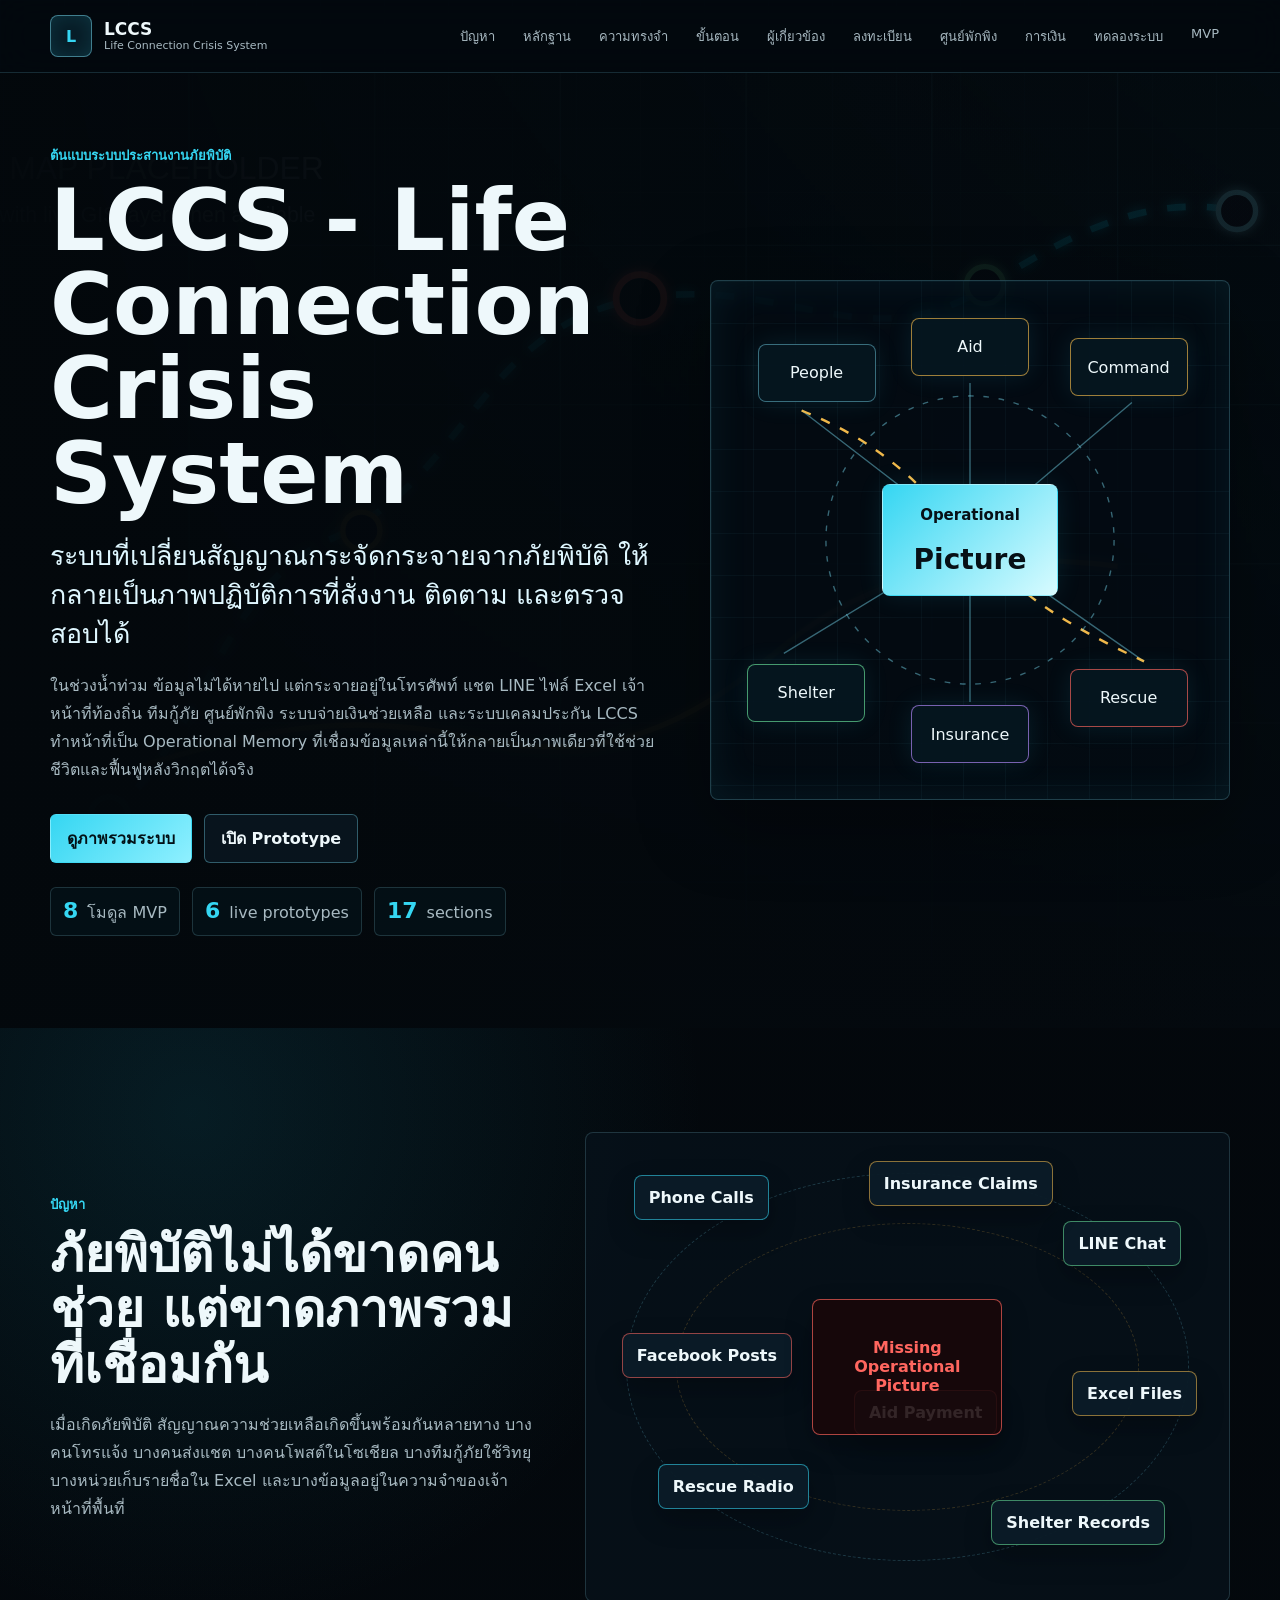
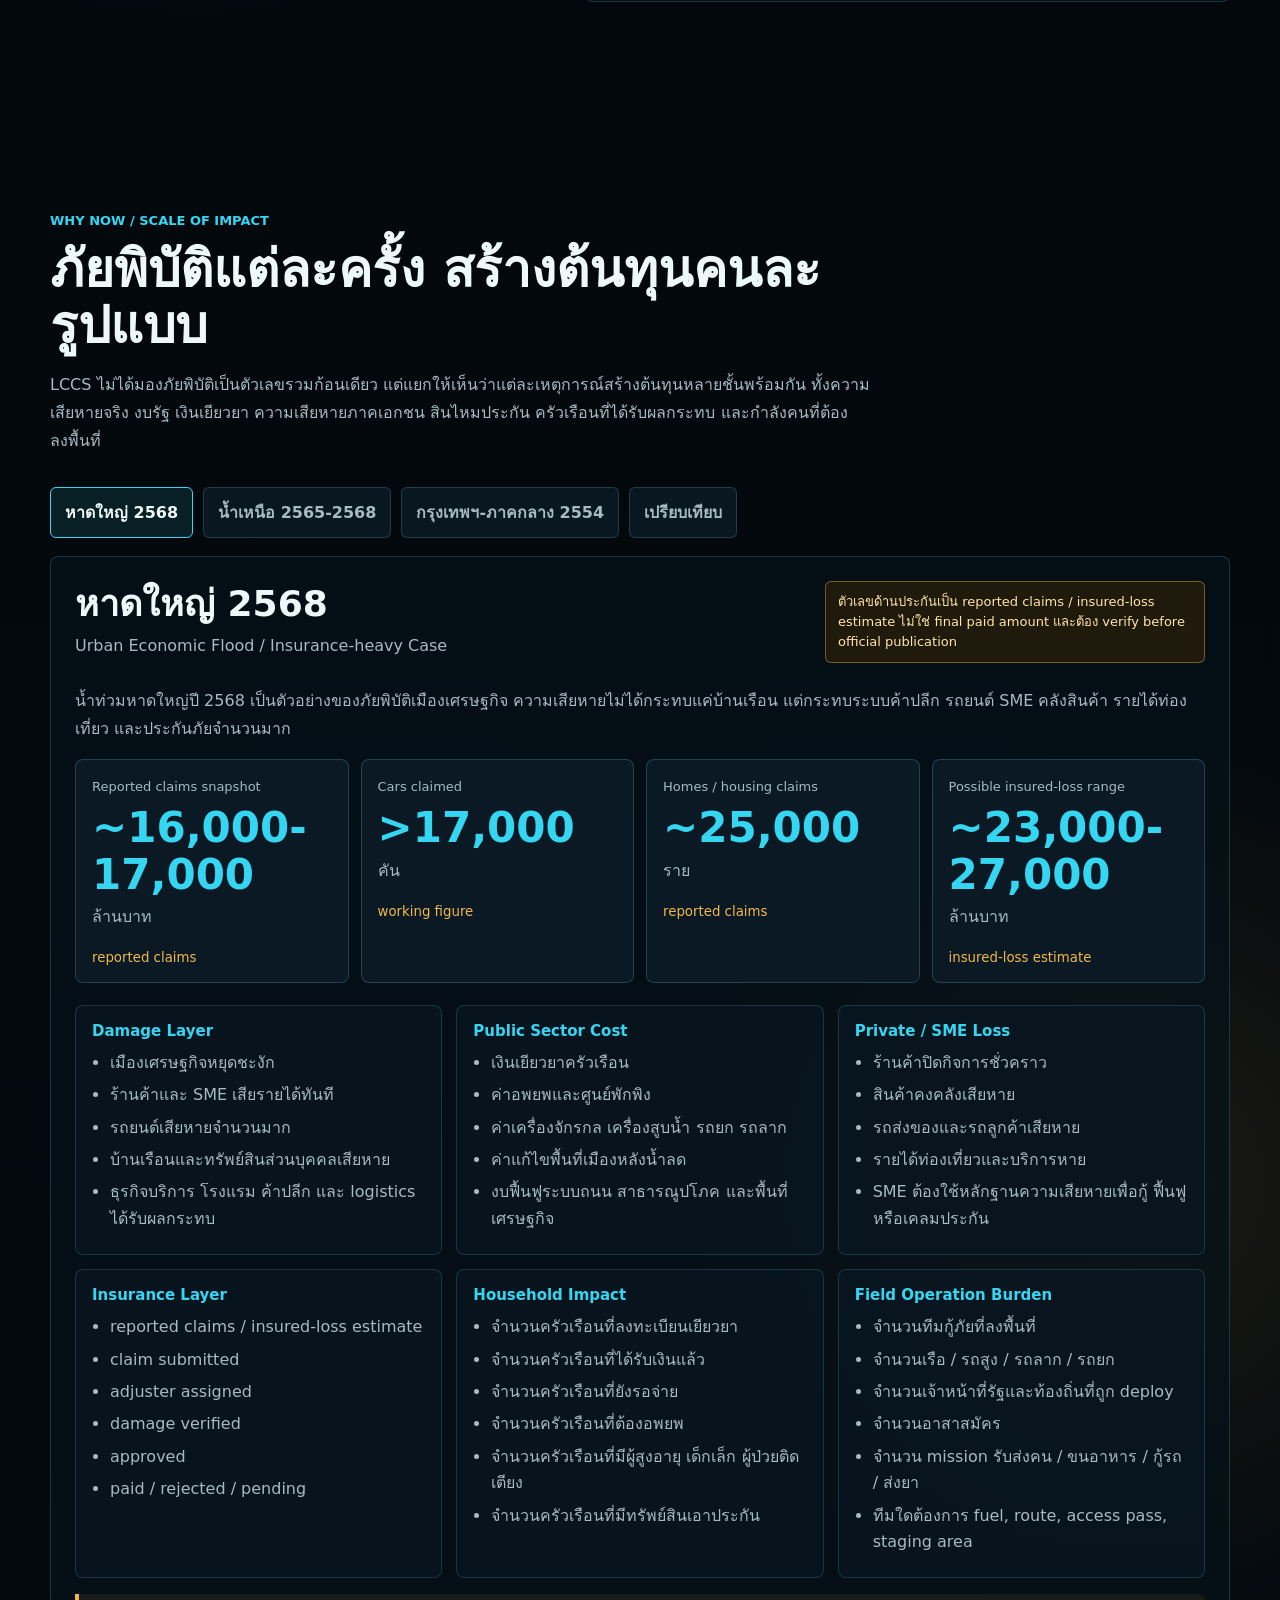
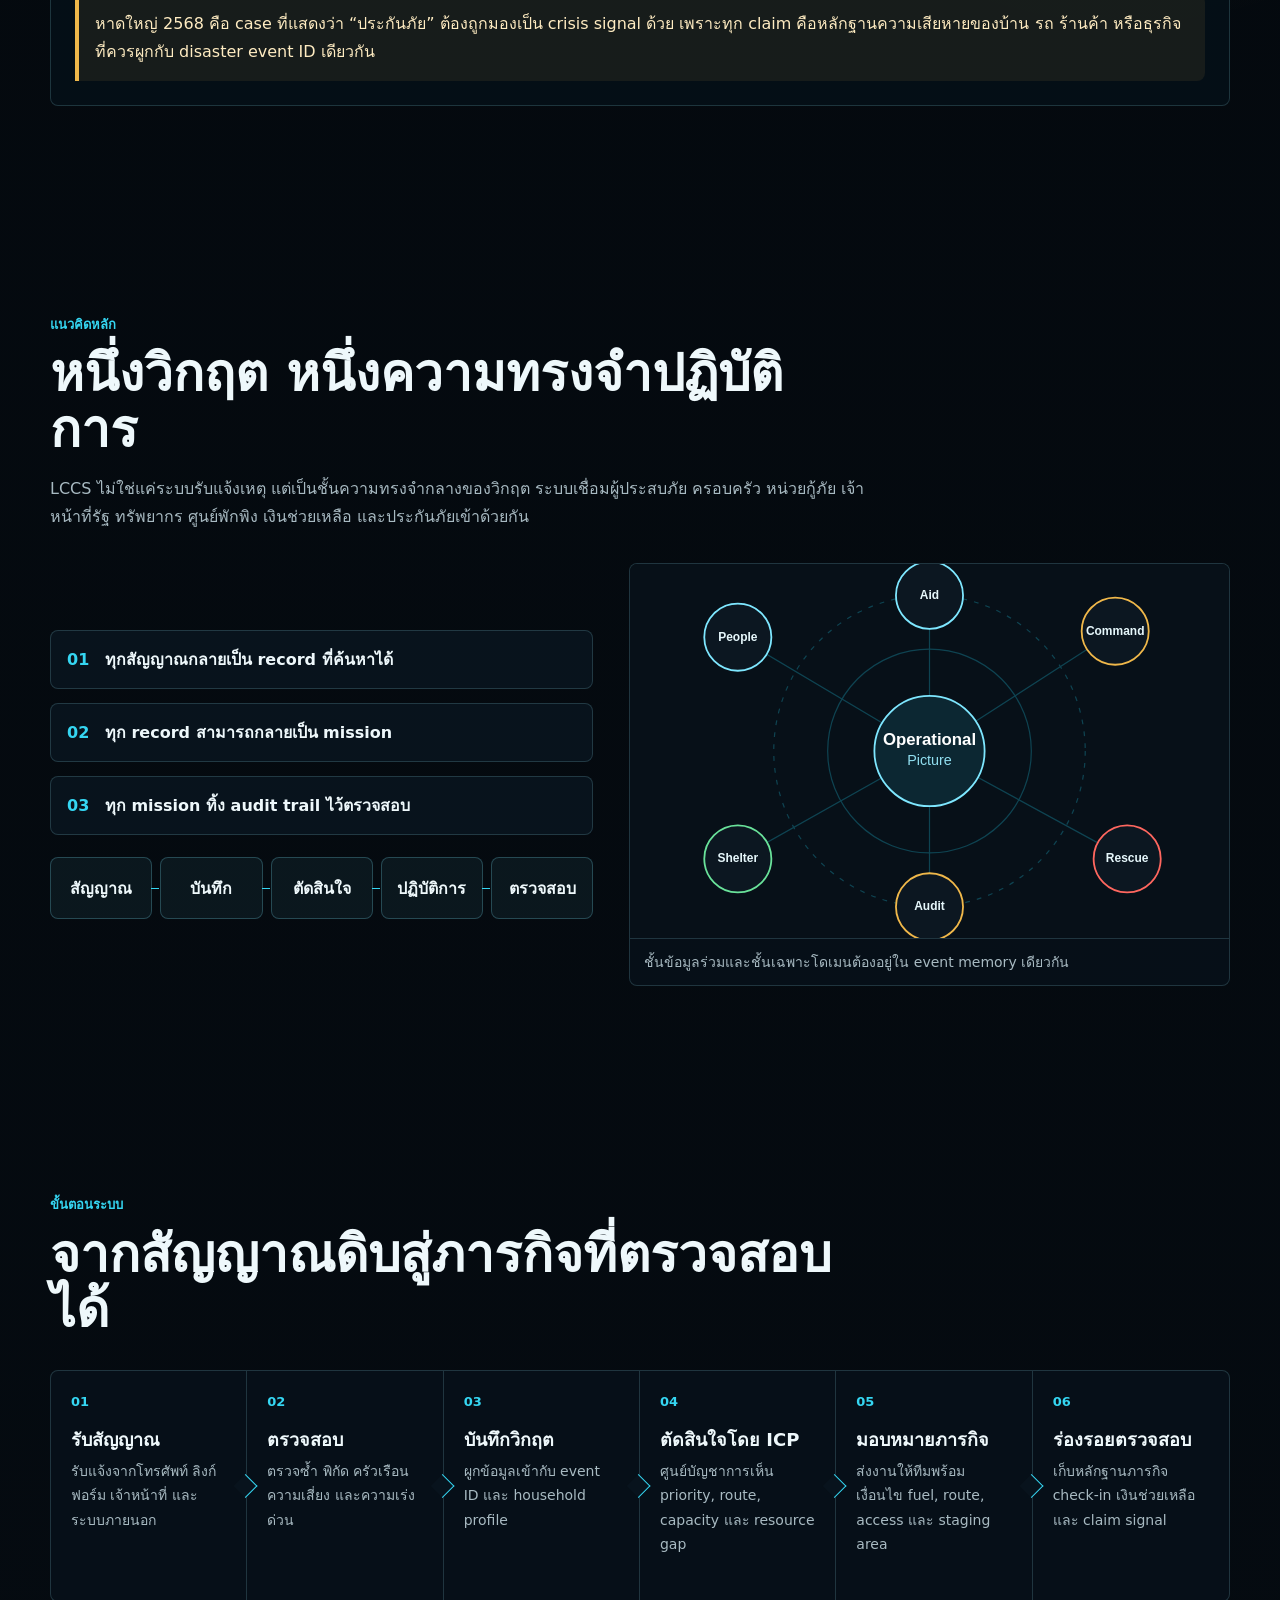
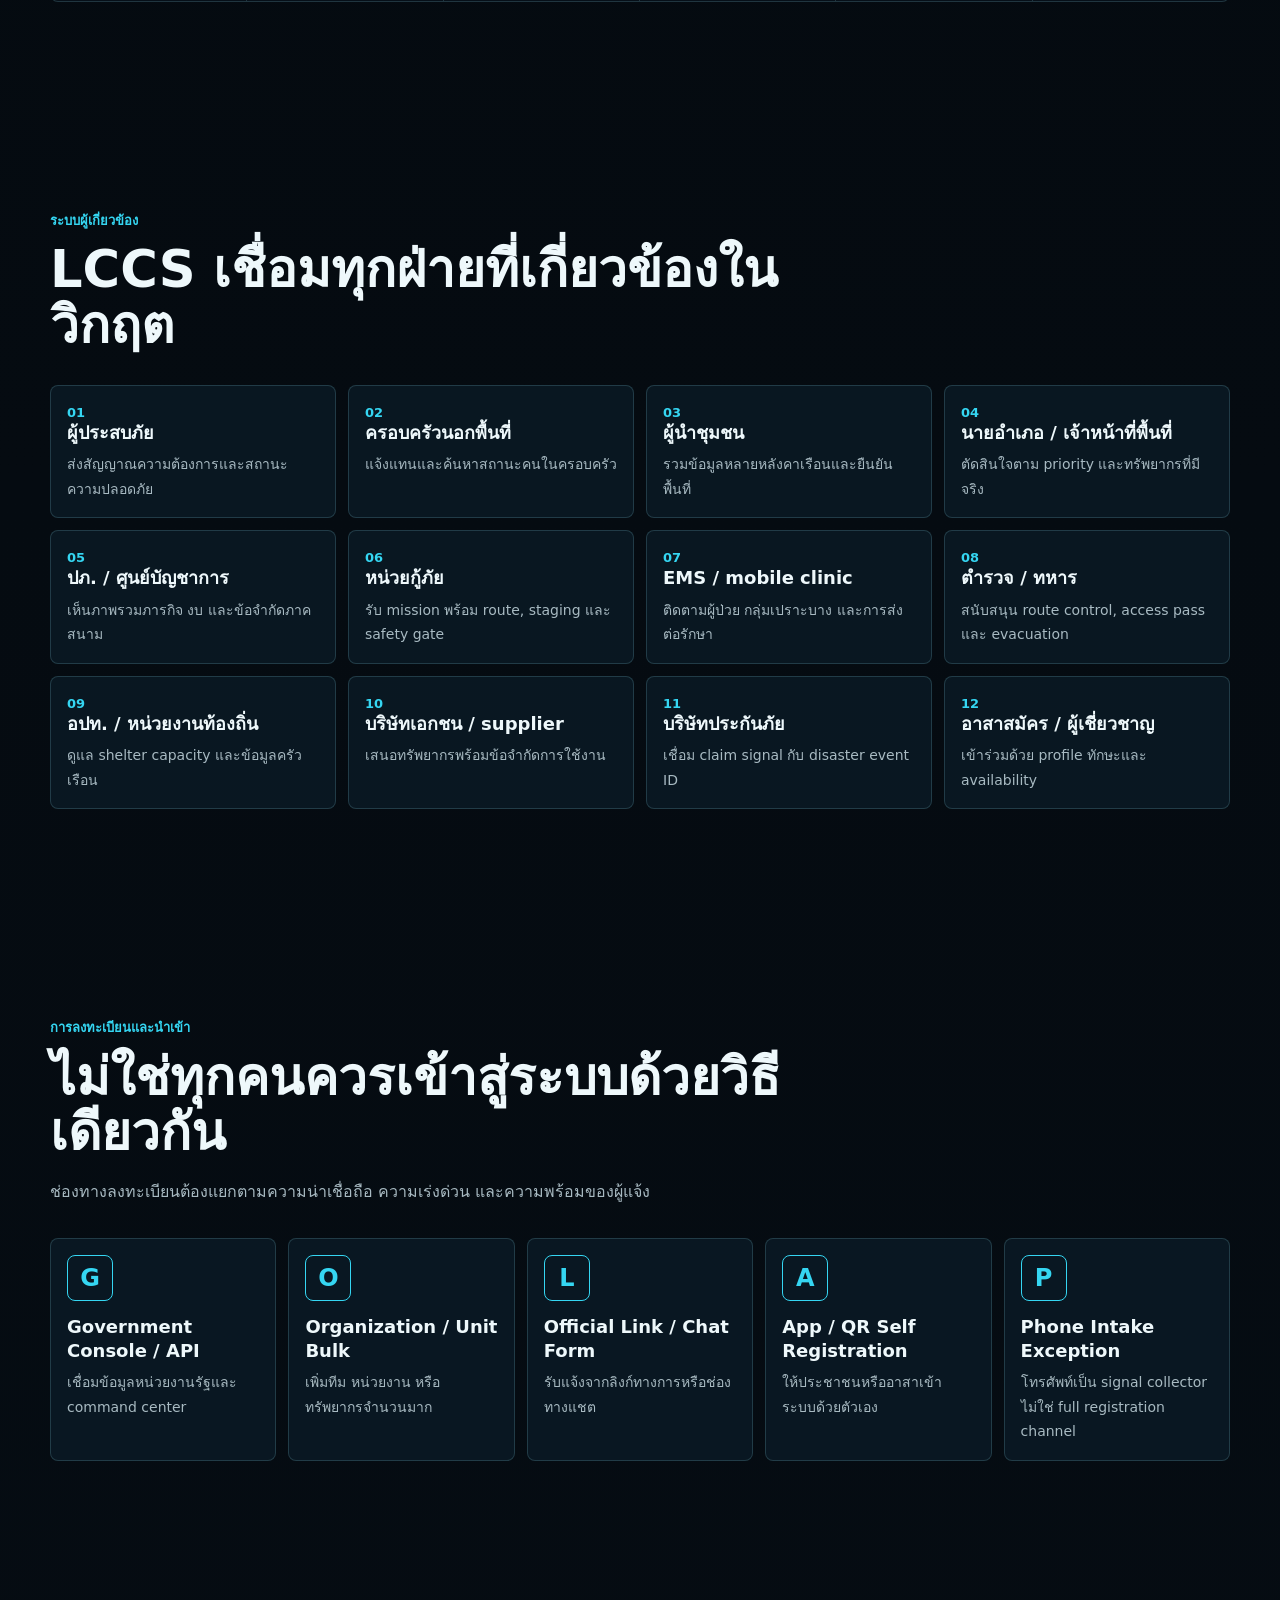
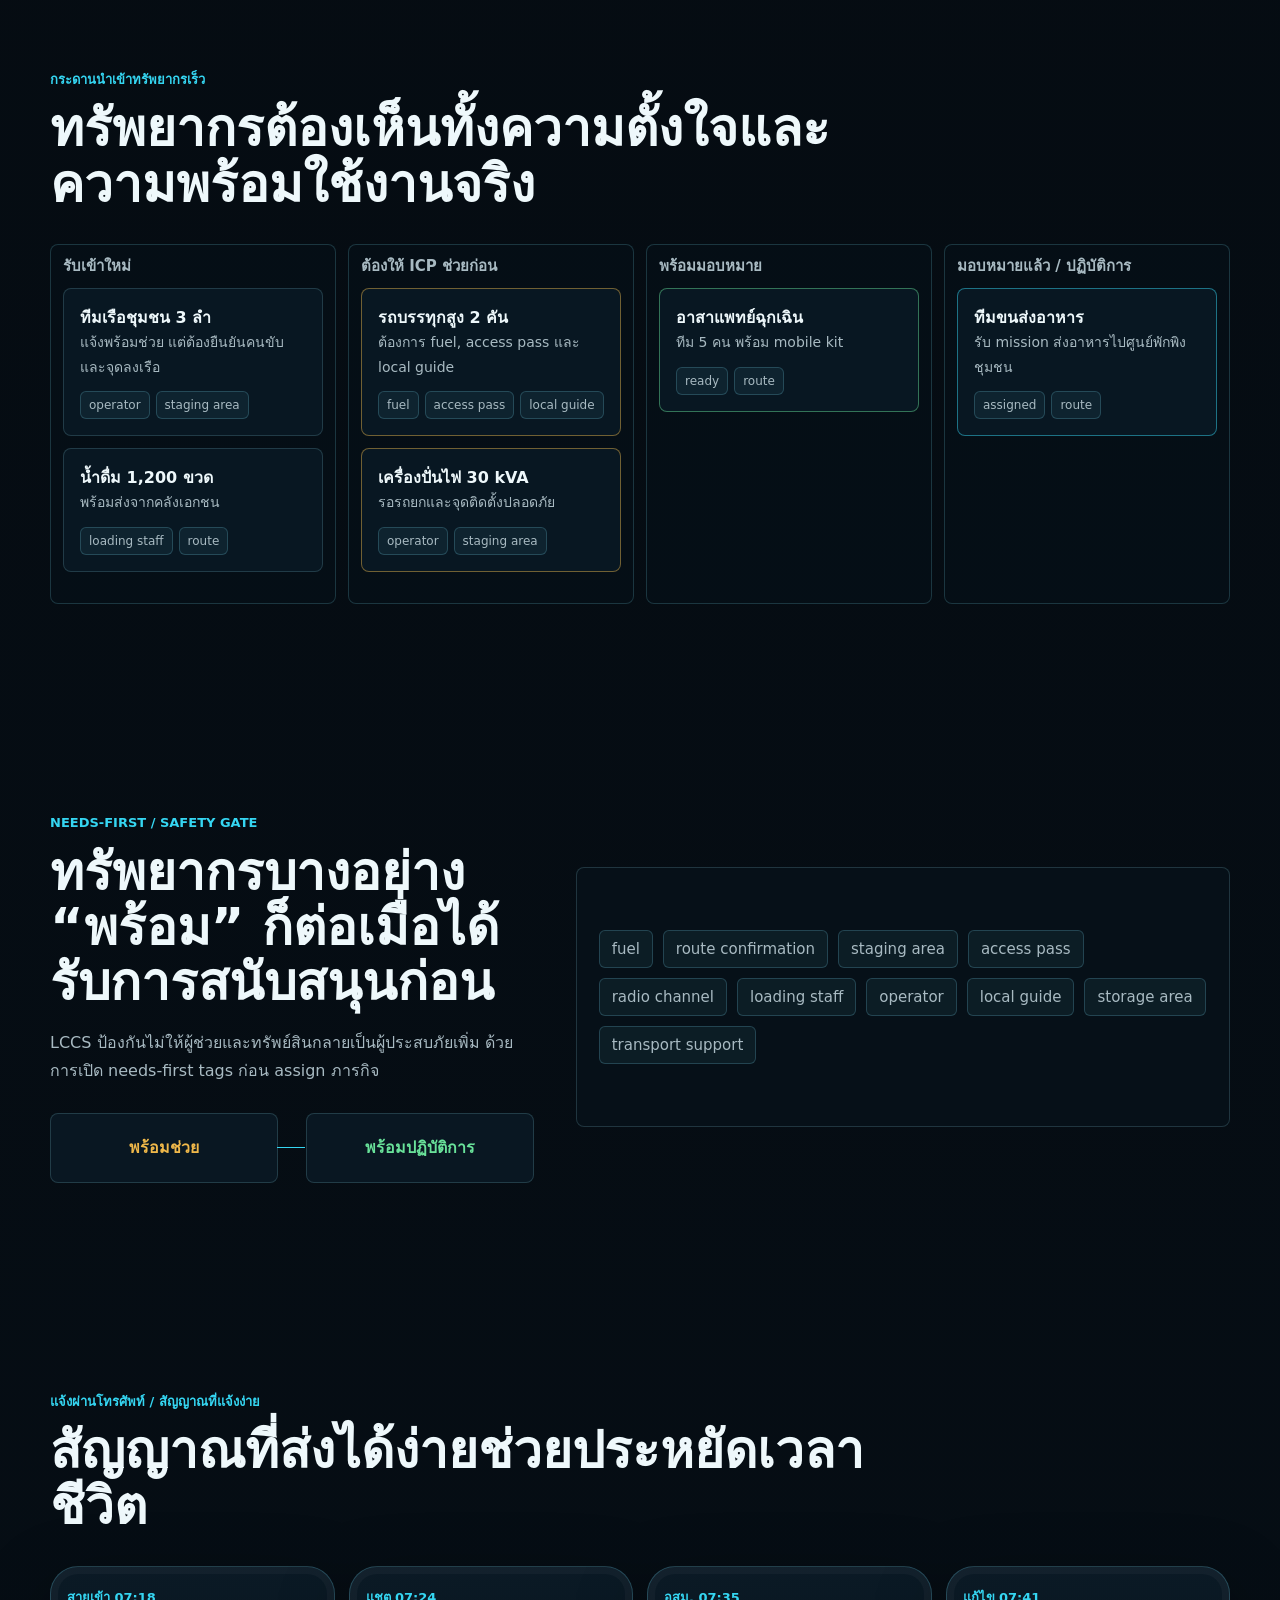
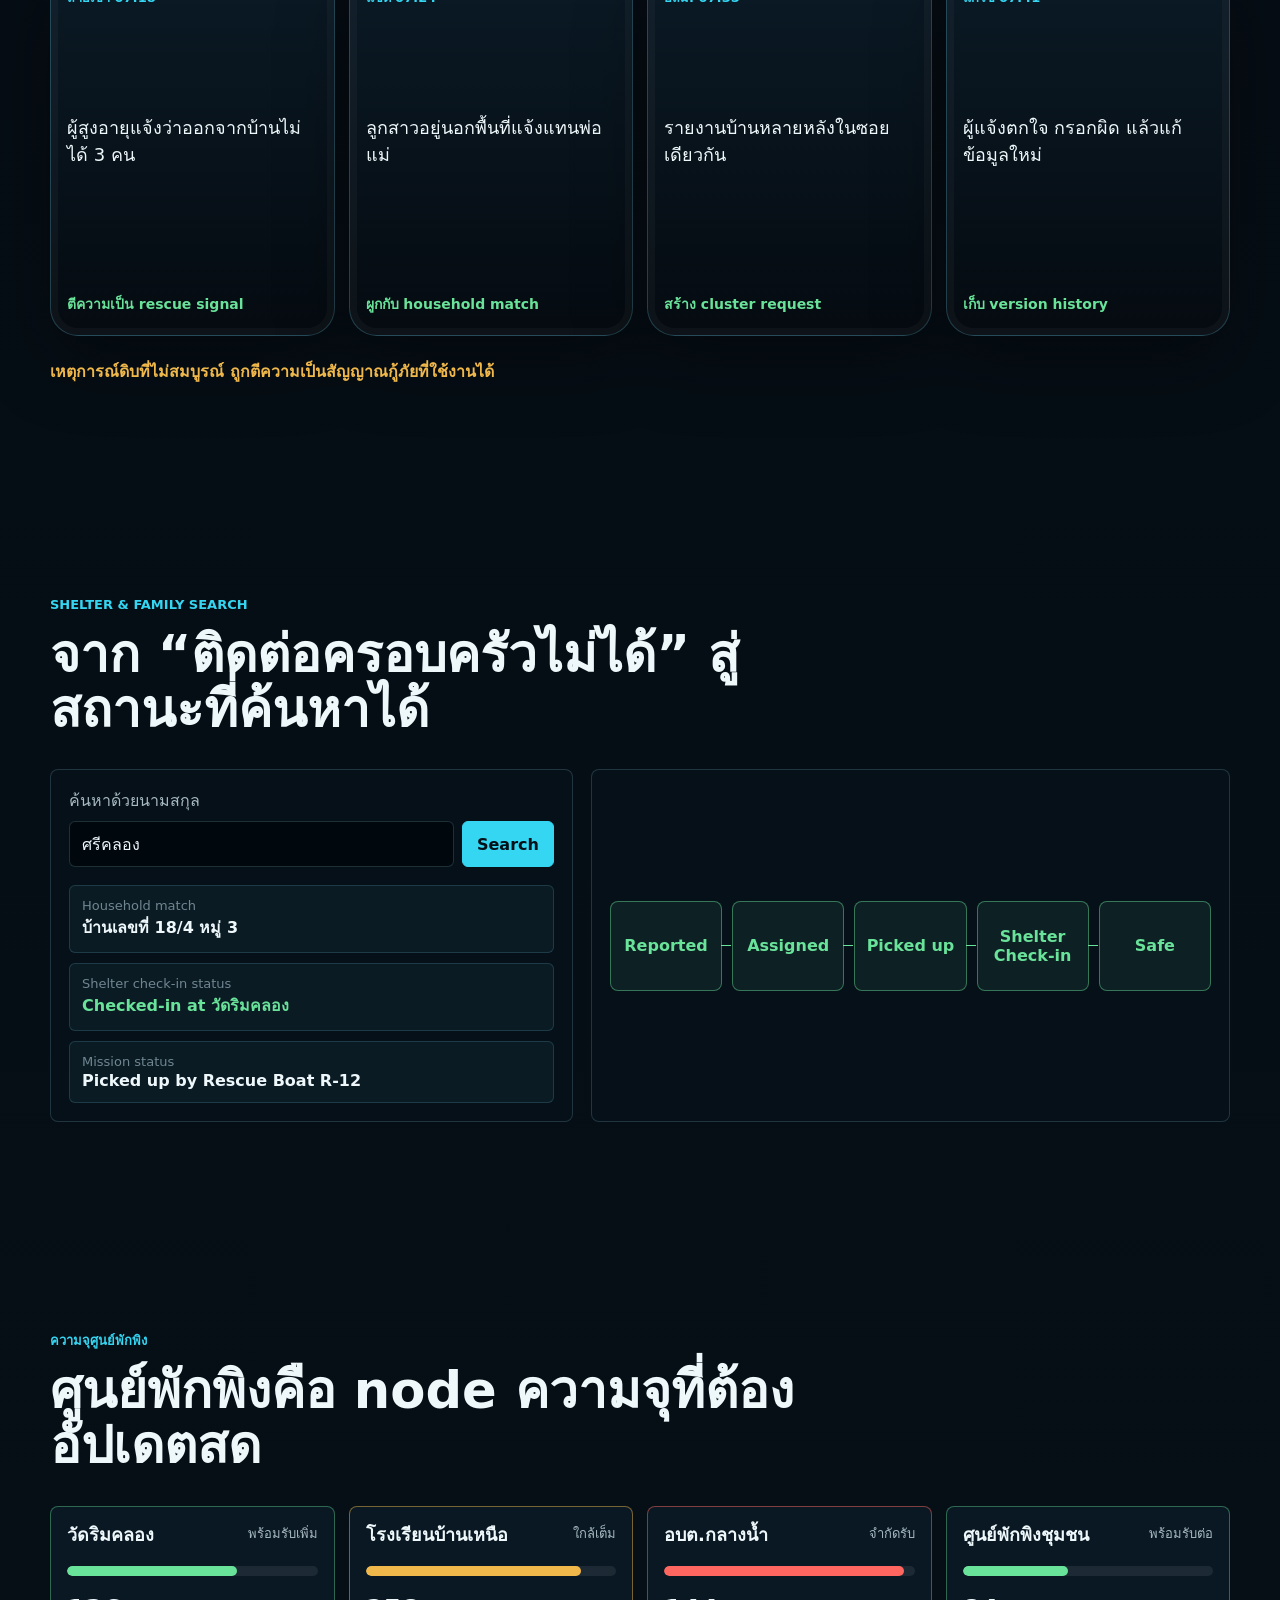
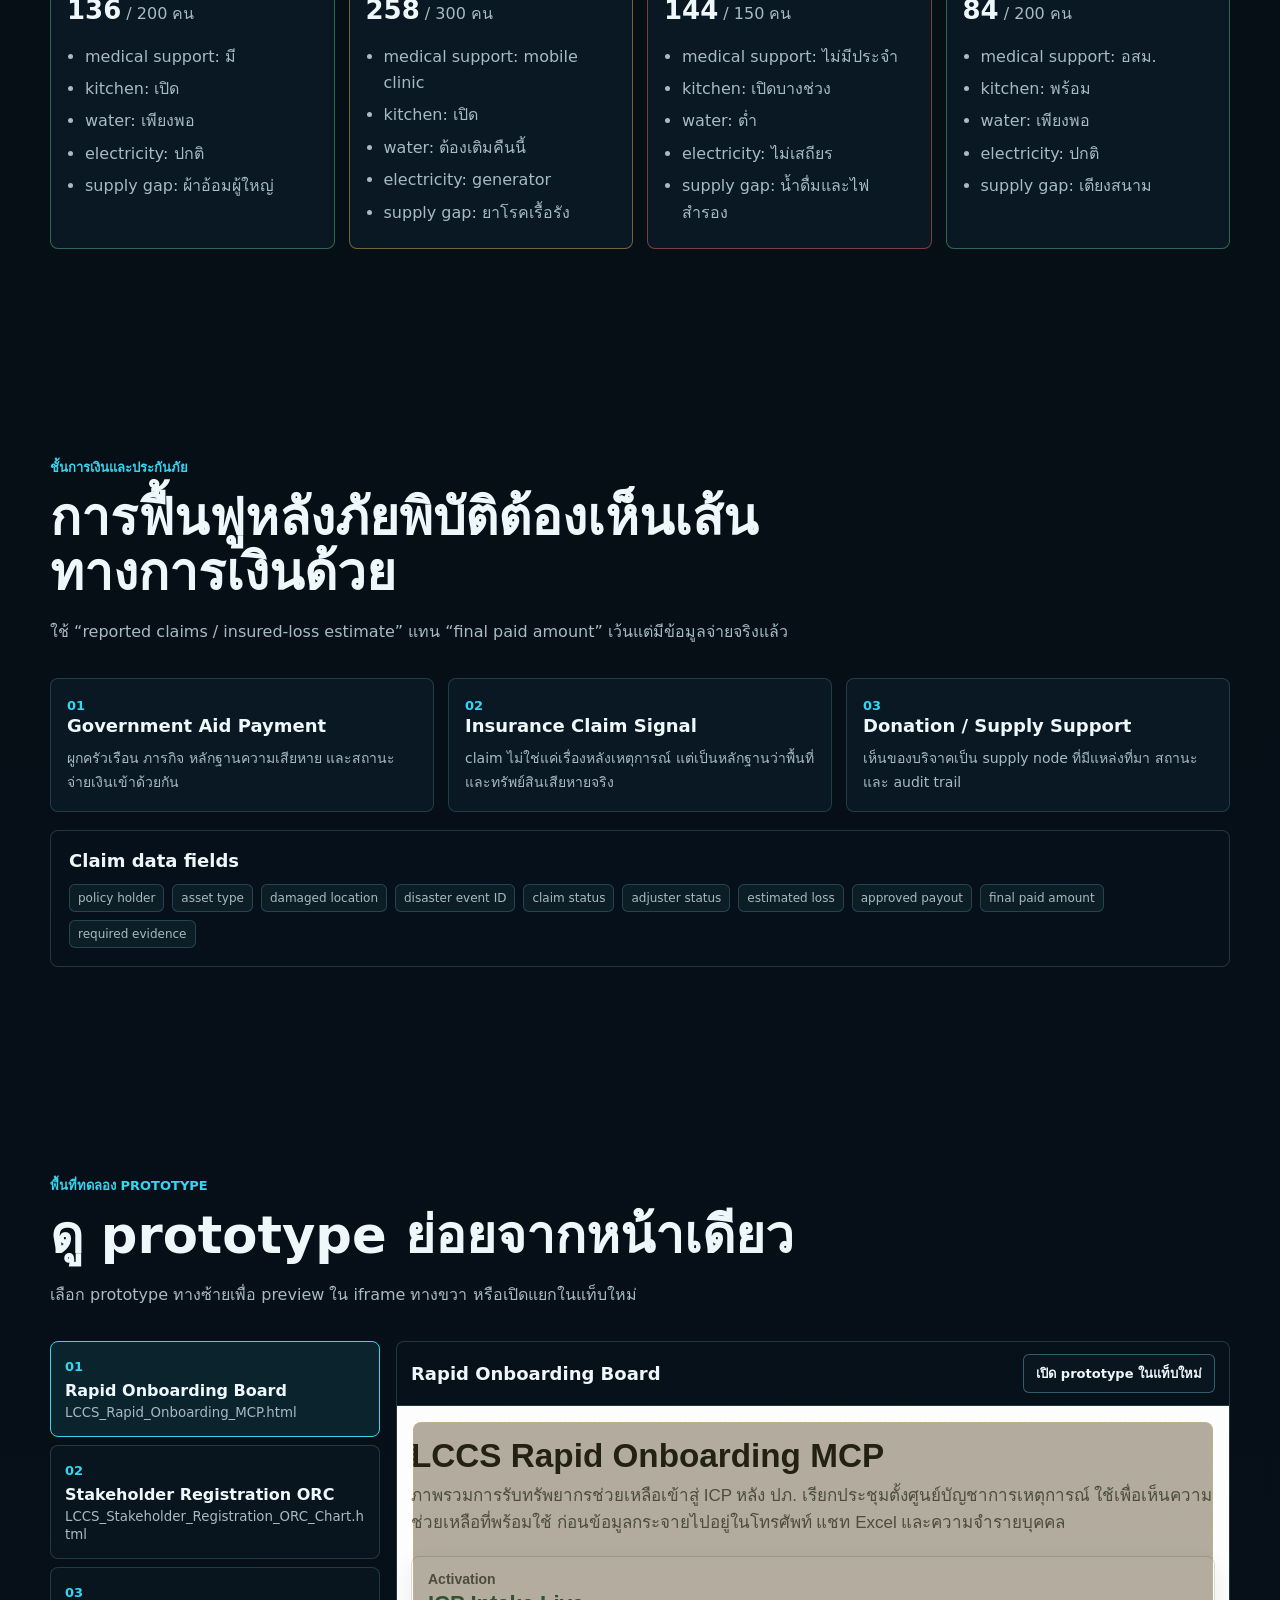
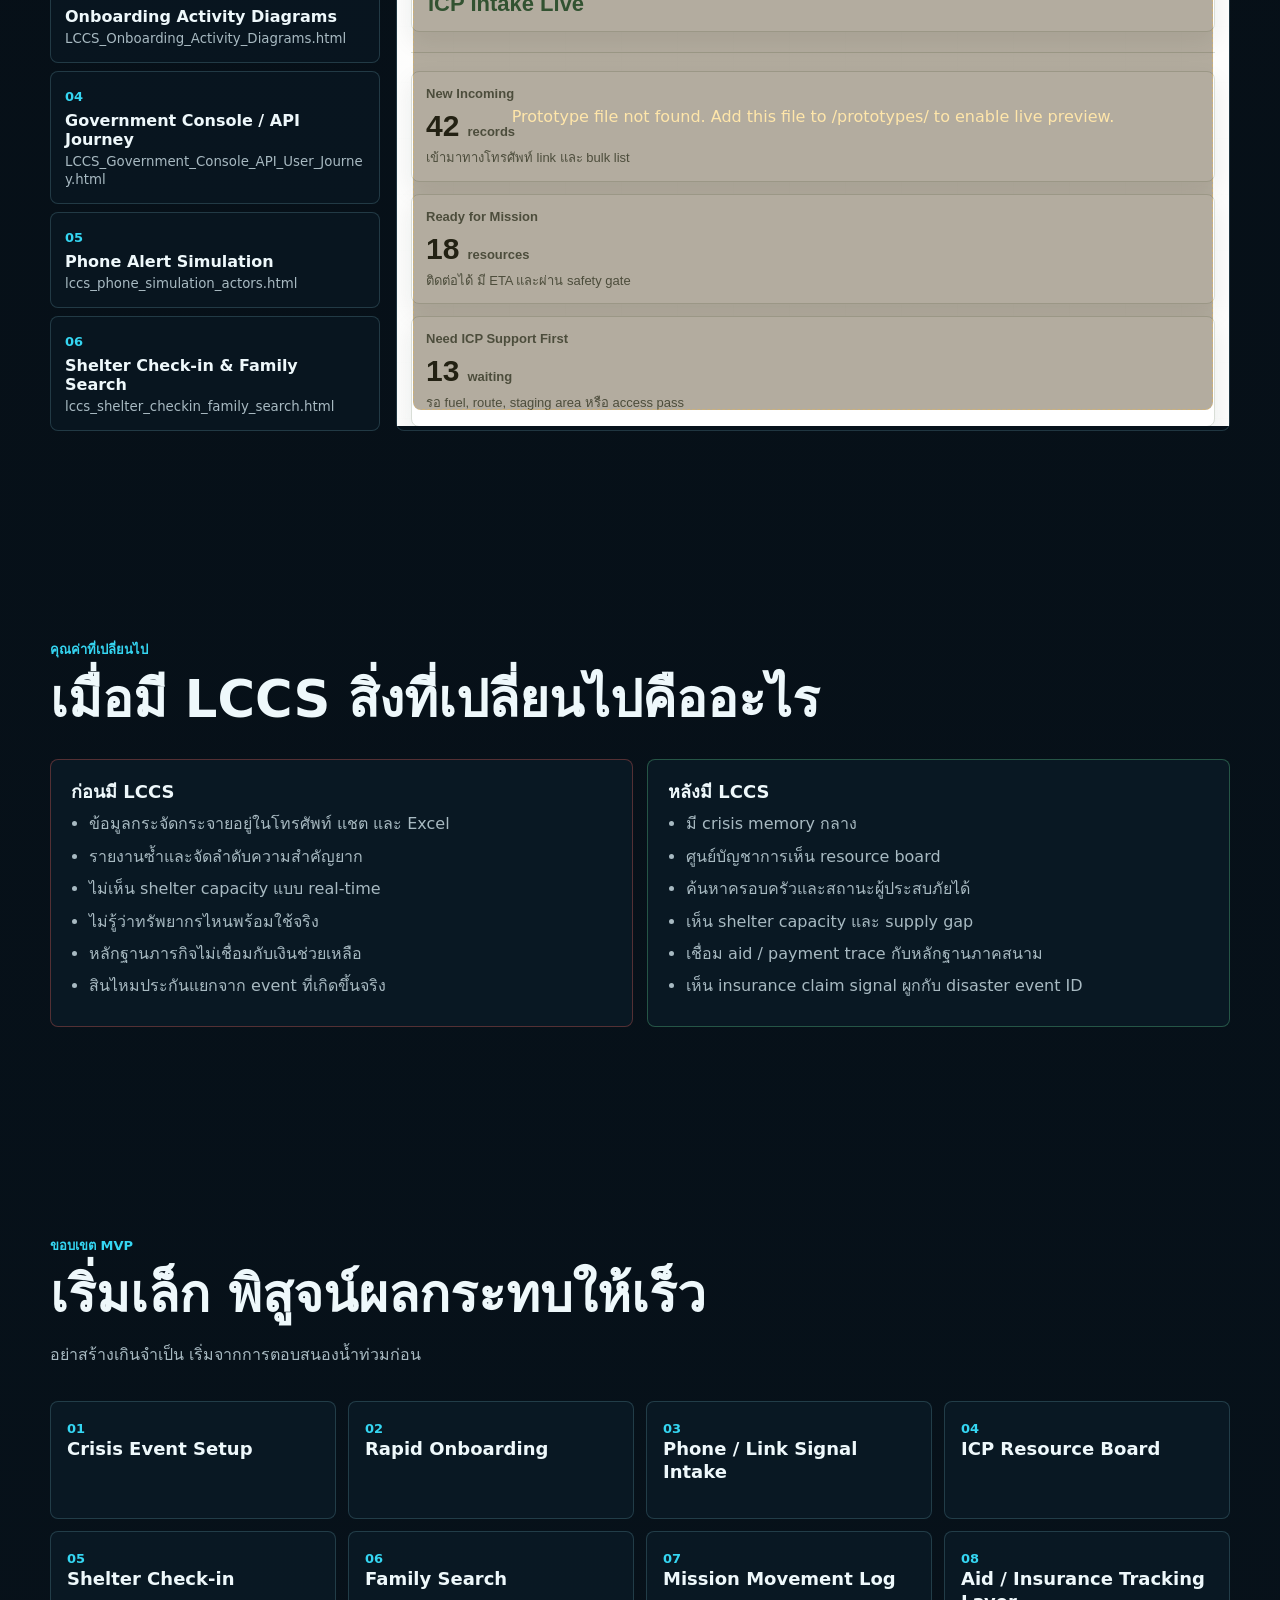
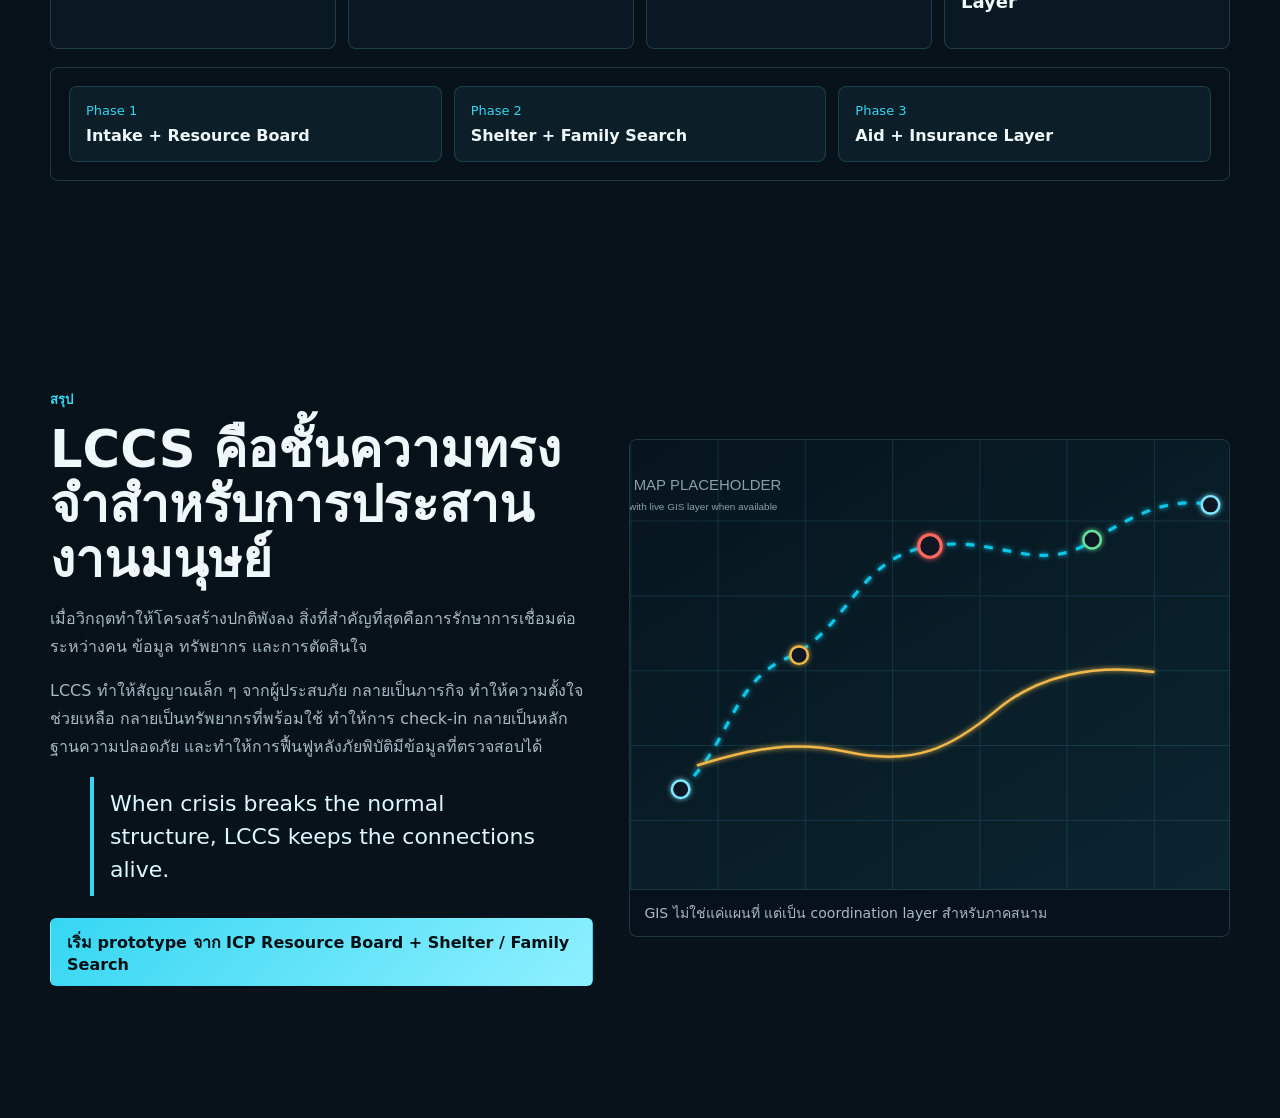
==== index.html @ 4c8e701a "Deploy LCCS one-page website" ====
<!doctype html>
<html lang="th">
<head>
  <meta charset="utf-8">
  <meta name="viewport" content="width=device-width, initial-scale=1">
  <meta name="description" content="LCCS - Life Connection Crisis System prototype for disaster-response coordination.">
  <title>LCCS - Life Connection Crisis System</title>
  <link rel="stylesheet" href="styles.css">
  <script src="data/cases.js" defer></script>
  <script src="app.js" defer></script>
</head>
<body>
  <a class="skip-link" href="#main">ข้ามไปยังเนื้อหา</a>

  <header class="site-header" data-header>
    <nav class="top-nav" aria-label="เมนูหลัก">
      <a class="brand" href="#hero" aria-label="LCCS home">
        <span class="brand-mark" aria-hidden="true">L</span>
        <span>
          <strong>LCCS</strong>
          <small>Life Connection Crisis System</small>
        </span>
      </a>
      <button class="nav-toggle" type="button" aria-controls="nav-menu" aria-expanded="false">
        <span></span>
        <span></span>
        <span></span>
        <span class="sr-only">เปิดเมนู</span>
      </button>
      <div class="nav-links" id="nav-menu">
        <a href="#problem">ปัญหา</a>
        <a href="#evidence">หลักฐาน</a>
        <a href="#memory">ความทรงจำ</a>
        <a href="#flow">ขั้นตอน</a>
        <a href="#ecosystem">ผู้เกี่ยวข้อง</a>
        <a href="#onboarding">ลงทะเบียน</a>
        <a href="#shelter">ศูนย์พักพิง</a>
        <a href="#finance">การเงิน</a>
        <a href="#playground">ทดลองระบบ</a>
        <a href="#mvp">MVP</a>
      </div>
    </nav>
  </header>

  <main id="main">
    <section class="hero section" id="hero" data-section>
      <div class="hero-media" aria-hidden="true">
        <img src="assets/placeholder-map.svg" alt="">
      </div>
      <div class="shell hero-grid">
        <div class="hero-copy" data-reveal>
          <p class="eyebrow">ต้นแบบระบบประสานงานภัยพิบัติ</p>
          <h1>LCCS - Life Connection Crisis System</h1>
          <p class="hero-subtitle">
            ระบบที่เปลี่ยนสัญญาณกระจัดกระจายจากภัยพิบัติ ให้กลายเป็นภาพปฏิบัติการที่สั่งงาน ติดตาม และตรวจสอบได้
          </p>
          <p class="hero-text">
            ในช่วงน้ำท่วม ข้อมูลไม่ได้หายไป แต่กระจายอยู่ในโทรศัพท์ แชต LINE ไฟล์ Excel เจ้าหน้าที่ท้องถิ่น ทีมกู้ภัย ศูนย์พักพิง ระบบจ่ายเงินช่วยเหลือ และระบบเคลมประกัน LCCS ทำหน้าที่เป็น Operational Memory ที่เชื่อมข้อมูลเหล่านี้ให้กลายเป็นภาพเดียวที่ใช้ช่วยชีวิตและฟื้นฟูหลังวิกฤตได้จริง
          </p>
          <div class="hero-actions">
            <a class="button primary" href="#flow">ดูภาพรวมระบบ</a>
            <a class="button ghost" href="#playground">เปิด Prototype</a>
          </div>
          <div class="hero-status" aria-label="สถานะตัวอย่าง">
            <span><strong data-count="8">0</strong> โมดูล MVP</span>
            <span><strong data-count="6">0</strong> live prototypes</span>
            <span><strong data-count="17">0</strong> sections</span>
          </div>
        </div>

        <div class="command-visual" data-reveal aria-label="แผนภาพเครือข่ายวิกฤต LCCS">
          <div class="visual-grid" aria-hidden="true"></div>
          <div class="op-node center">
            <span>Operational</span>
            <strong>Picture</strong>
          </div>
          <div class="op-node people">People</div>
          <div class="op-node command">Command</div>
          <div class="op-node rescue">Rescue</div>
          <div class="op-node shelter">Shelter</div>
          <div class="op-node aid">Aid</div>
          <div class="op-node insurance">Insurance</div>
          <svg class="network-lines" viewBox="0 0 640 520" aria-hidden="true">
            <path d="M320 260 112 100M320 260 520 90M320 260 90 400M320 260 535 410M320 260 320 66M320 260 320 460" />
            <path class="pulse-line" d="M112 100C210 140 254 186 320 260S445 367 535 410" />
            <circle cx="320" cy="260" r="178" />
          </svg>
        </div>
      </div>
    </section>

    <section class="section problem-section" id="problem" data-section>
      <div class="shell split-layout">
        <div data-reveal>
          <p class="eyebrow">ปัญหา</p>
          <h2>ภัยพิบัติไม่ได้ขาดคนช่วย แต่ขาดภาพรวมที่เชื่อมกัน</h2>
          <p>
            เมื่อเกิดภัยพิบัติ สัญญาณความช่วยเหลือเกิดขึ้นพร้อมกันหลายทาง บางคนโทรแจ้ง บางคนส่งแชต บางคนโพสต์ในโซเชียล บางทีมกู้ภัยใช้วิทยุ บางหน่วยเก็บรายชื่อใน Excel และบางข้อมูลอยู่ในความจำของเจ้าหน้าที่พื้นที่
          </p>
        </div>
        <div class="scattered-signals" data-reveal aria-label="สัญญาณข้อมูลที่กระจัดกระจาย">
          <div class="signal-card cyan">Phone Calls</div>
          <div class="signal-card green">LINE Chat</div>
          <div class="signal-card red">Facebook Posts</div>
          <div class="signal-card amber">Excel Files</div>
          <div class="signal-card cyan">Rescue Radio</div>
          <div class="signal-card green">Shelter Records</div>
          <div class="signal-card amber">Insurance Claims</div>
          <div class="signal-card red">Aid Payment</div>
          <div class="missing-picture">Missing<br>Operational<br>Picture</div>
        </div>
      </div>
    </section>

    <section class="section evidence-section" id="evidence" data-section>
      <div class="shell">
        <div class="section-heading" data-reveal>
          <p class="eyebrow">Why Now / Scale of Impact</p>
          <h2>ภัยพิบัติแต่ละครั้ง สร้างต้นทุนคนละรูปแบบ</h2>
          <p>
            LCCS ไม่ได้มองภัยพิบัติเป็นตัวเลขรวมก้อนเดียว แต่แยกให้เห็นว่าแต่ละเหตุการณ์สร้างต้นทุนหลายชั้นพร้อมกัน ทั้งความเสียหายจริง งบรัฐ เงินเยียวยา ความเสียหายภาคเอกชน สินไหมประกัน ครัวเรือนที่ได้รับผลกระทบ และกำลังคนที่ต้องลงพื้นที่
          </p>
        </div>

        <div class="case-tabs" role="tablist" aria-label="Case evidence tabs" data-reveal>
          <button id="tab-hatyai2568" class="case-tab active" type="button" role="tab" aria-selected="true" aria-controls="case-panel" data-case="hatyai2568">หาดใหญ่ 2568</button>
          <button id="tab-north2565to2568" class="case-tab" type="button" role="tab" aria-selected="false" aria-controls="case-panel" data-case="north2565to2568">น้ำเหนือ 2565-2568</button>
          <button id="tab-central2554" class="case-tab" type="button" role="tab" aria-selected="false" aria-controls="case-panel" data-case="central2554">กรุงเทพฯ-ภาคกลาง 2554</button>
          <button id="tab-compare" class="case-tab" type="button" role="tab" aria-selected="false" aria-controls="case-panel" data-case="compare">เปรียบเทียบ</button>
        </div>

        <article class="case-panel" id="case-panel" role="tabpanel" tabindex="0" aria-labelledby="tab-hatyai2568" data-reveal></article>
      </div>
    </section>

    <section class="section memory-section" id="memory" data-section>
      <div class="shell">
        <div class="section-heading" data-reveal>
          <p class="eyebrow">แนวคิดหลัก</p>
          <h2>หนึ่งวิกฤต หนึ่งความทรงจำปฏิบัติการ</h2>
          <p>
            LCCS ไม่ใช่แค่ระบบรับแจ้งเหตุ แต่เป็นชั้นความทรงจำกลางของวิกฤต ระบบเชื่อมผู้ประสบภัย ครอบครัว หน่วยกู้ภัย เจ้าหน้าที่รัฐ ทรัพยากร ศูนย์พักพิง เงินช่วยเหลือ และประกันภัยเข้าด้วยกัน
          </p>
        </div>
        <div class="memory-grid">
          <div class="memory-copy" data-reveal>
            <div class="memory-line"><span>01</span> ทุกสัญญาณกลายเป็น record ที่ค้นหาได้</div>
            <div class="memory-line"><span>02</span> ทุก record สามารถกลายเป็น mission</div>
            <div class="memory-line"><span>03</span> ทุก mission ทิ้ง audit trail ไว้ตรวจสอบ</div>
            <div class="signal-chain" aria-label="Signal to audit flow">
              <span>สัญญาณ</span>
              <span>บันทึก</span>
              <span>ตัดสินใจ</span>
              <span>ปฏิบัติการ</span>
              <span>ตรวจสอบ</span>
            </div>
          </div>
          <figure class="reference-figure" data-reveal>
            <img src="assets/placeholder-network.svg" alt="ภาพแนวคิด operational layer model ของ LCCS">
            <figcaption>ชั้นข้อมูลร่วมและชั้นเฉพาะโดเมนต้องอยู่ใน event memory เดียวกัน</figcaption>
          </figure>
        </div>
      </div>
    </section>

    <section class="section flow-section" id="flow" data-section>
      <div class="shell">
        <div class="section-heading" data-reveal>
          <p class="eyebrow">ขั้นตอนระบบ</p>
          <h2>จากสัญญาณดิบสู่ภารกิจที่ตรวจสอบได้</h2>
        </div>
        <div class="pipeline" data-reveal aria-label="LCCS system flow">
          <div class="flow-step">
            <span>01</span>
          <h3>รับสัญญาณ</h3>
            <p>รับแจ้งจากโทรศัพท์ ลิงก์ ฟอร์ม เจ้าหน้าที่ และระบบภายนอก</p>
          </div>
          <div class="flow-step">
            <span>02</span>
          <h3>ตรวจสอบ</h3>
            <p>ตรวจซ้ำ พิกัด ครัวเรือน ความเสี่ยง และความเร่งด่วน</p>
          </div>
          <div class="flow-step">
            <span>03</span>
          <h3>บันทึกวิกฤต</h3>
            <p>ผูกข้อมูลเข้ากับ event ID และ household profile</p>
          </div>
          <div class="flow-step">
            <span>04</span>
          <h3>ตัดสินใจโดย ICP</h3>
            <p>ศูนย์บัญชาการเห็น priority, route, capacity และ resource gap</p>
          </div>
          <div class="flow-step">
            <span>05</span>
          <h3>มอบหมายภารกิจ</h3>
            <p>ส่งงานให้ทีมพร้อมเงื่อนไข fuel, route, access และ staging area</p>
          </div>
          <div class="flow-step">
            <span>06</span>
          <h3>ร่องรอยตรวจสอบ</h3>
            <p>เก็บหลักฐานภารกิจ check-in เงินช่วยเหลือ และ claim signal</p>
          </div>
        </div>
      </div>
    </section>

    <section class="section ecosystem-section" id="ecosystem" data-section>
      <div class="shell">
        <div class="section-heading" data-reveal>
          <p class="eyebrow">ระบบผู้เกี่ยวข้อง</p>
          <h2>LCCS เชื่อมทุกฝ่ายที่เกี่ยวข้องในวิกฤต</h2>
        </div>
        <div class="actor-grid" data-reveal>
          <article class="actor-card"><span>01</span><h3>ผู้ประสบภัย</h3><p>ส่งสัญญาณความต้องการและสถานะความปลอดภัย</p></article>
          <article class="actor-card"><span>02</span><h3>ครอบครัวนอกพื้นที่</h3><p>แจ้งแทนและค้นหาสถานะคนในครอบครัว</p></article>
          <article class="actor-card"><span>03</span><h3>ผู้นำชุมชน</h3><p>รวมข้อมูลหลายหลังคาเรือนและยืนยันพื้นที่</p></article>
          <article class="actor-card"><span>04</span><h3>นายอำเภอ / เจ้าหน้าที่พื้นที่</h3><p>ตัดสินใจตาม priority และทรัพยากรที่มีจริง</p></article>
          <article class="actor-card"><span>05</span><h3>ปภ. / ศูนย์บัญชาการ</h3><p>เห็นภาพรวมภารกิจ งบ และข้อจำกัดภาคสนาม</p></article>
          <article class="actor-card"><span>06</span><h3>หน่วยกู้ภัย</h3><p>รับ mission พร้อม route, staging และ safety gate</p></article>
          <article class="actor-card"><span>07</span><h3>EMS / mobile clinic</h3><p>ติดตามผู้ป่วย กลุ่มเปราะบาง และการส่งต่อรักษา</p></article>
          <article class="actor-card"><span>08</span><h3>ตำรวจ / ทหาร</h3><p>สนับสนุน route control, access pass และ evacuation</p></article>
          <article class="actor-card"><span>09</span><h3>อปท. / หน่วยงานท้องถิ่น</h3><p>ดูแล shelter capacity และข้อมูลครัวเรือน</p></article>
          <article class="actor-card"><span>10</span><h3>บริษัทเอกชน / supplier</h3><p>เสนอทรัพยากรพร้อมข้อจำกัดการใช้งาน</p></article>
          <article class="actor-card"><span>11</span><h3>บริษัทประกันภัย</h3><p>เชื่อม claim signal กับ disaster event ID</p></article>
          <article class="actor-card"><span>12</span><h3>อาสาสมัคร / ผู้เชี่ยวชาญ</h3><p>เข้าร่วมด้วย profile ทักษะและ availability</p></article>
        </div>
      </div>
    </section>

    <section class="section onboarding-section" id="onboarding" data-section>
      <div class="shell">
        <div class="section-heading" data-reveal>
          <p class="eyebrow">การลงทะเบียนและนำเข้า</p>
          <h2>ไม่ใช่ทุกคนควรเข้าสู่ระบบด้วยวิธีเดียวกัน</h2>
          <p>ช่องทางลงทะเบียนต้องแยกตามความน่าเชื่อถือ ความเร่งด่วน และความพร้อมของผู้แจ้ง</p>
        </div>
        <div class="golap-grid" data-reveal>
          <article class="golap-card"><strong>G</strong><h3>Government Console / API</h3><p>เชื่อมข้อมูลหน่วยงานรัฐและ command center</p></article>
          <article class="golap-card"><strong>O</strong><h3>Organization / Unit Bulk</h3><p>เพิ่มทีม หน่วยงาน หรือทรัพยากรจำนวนมาก</p></article>
          <article class="golap-card"><strong>L</strong><h3>Official Link / Chat Form</h3><p>รับแจ้งจากลิงก์ทางการหรือช่องทางแชต</p></article>
          <article class="golap-card"><strong>A</strong><h3>App / QR Self Registration</h3><p>ให้ประชาชนหรืออาสาเข้าระบบด้วยตัวเอง</p></article>
          <article class="golap-card"><strong>P</strong><h3>Phone Intake Exception</h3><p>โทรศัพท์เป็น signal collector ไม่ใช่ full registration channel</p></article>
        </div>
      </div>
    </section>

    <section class="section board-section" id="rapid-board" data-section>
      <div class="shell">
        <div class="section-heading" data-reveal>
          <p class="eyebrow">กระดานนำเข้าทรัพยากรเร็ว</p>
          <h2>ทรัพยากรต้องเห็นทั้งความตั้งใจและความพร้อมใช้งานจริง</h2>
        </div>
        <div class="kanban-board" data-reveal aria-label="Rapid onboarding kanban board">
          <section class="kanban-column" aria-labelledby="col-new">
            <h3 id="col-new">รับเข้าใหม่</h3>
            <article class="task-card">
              <strong>ทีมเรือชุมชน 3 ลำ</strong>
              <p>แจ้งพร้อมช่วย แต่ต้องยืนยันคนขับและจุดลงเรือ</p>
              <div class="tags"><span>operator</span><span>staging area</span></div>
            </article>
            <article class="task-card">
              <strong>น้ำดื่ม 1,200 ขวด</strong>
              <p>พร้อมส่งจากคลังเอกชน</p>
              <div class="tags"><span>loading staff</span><span>route</span></div>
            </article>
          </section>
          <section class="kanban-column" aria-labelledby="col-support">
            <h3 id="col-support">ต้องให้ ICP ช่วยก่อน</h3>
            <article class="task-card warning">
              <strong>รถบรรทุกสูง 2 คัน</strong>
              <p>ต้องการ fuel, access pass และ local guide</p>
              <div class="tags"><span>fuel</span><span>access pass</span><span>local guide</span></div>
            </article>
            <article class="task-card warning">
              <strong>เครื่องปั่นไฟ 30 kVA</strong>
              <p>รอรถยกและจุดติดตั้งปลอดภัย</p>
              <div class="tags"><span>operator</span><span>staging area</span></div>
            </article>
          </section>
          <section class="kanban-column" aria-labelledby="col-ready">
            <h3 id="col-ready">พร้อมมอบหมาย</h3>
            <article class="task-card ready">
              <strong>อาสาแพทย์ฉุกเฉิน</strong>
              <p>ทีม 5 คน พร้อม mobile kit</p>
              <div class="tags"><span>ready</span><span>route</span></div>
            </article>
          </section>
          <section class="kanban-column" aria-labelledby="col-assigned">
            <h3 id="col-assigned">มอบหมายแล้ว / ปฏิบัติการ</h3>
            <article class="task-card active">
              <strong>ทีมขนส่งอาหาร</strong>
              <p>รับ mission ส่งอาหารไปศูนย์พักพิงชุมชน</p>
              <div class="tags"><span>assigned</span><span>route</span></div>
            </article>
          </section>
        </div>
      </div>
    </section>

    <section class="section safety-section" id="safety" data-section>
      <div class="shell safety-grid">
        <div data-reveal>
          <p class="eyebrow">Needs-first / Safety Gate</p>
          <h2>ทรัพยากรบางอย่าง “พร้อม” ก็ต่อเมื่อได้รับการสนับสนุนก่อน</h2>
          <p>
            LCCS ป้องกันไม่ให้ผู้ช่วยและทรัพย์สินกลายเป็นผู้ประสบภัยเพิ่ม ด้วยการเปิด needs-first tags ก่อน assign ภารกิจ
          </p>
          <div class="readiness-flow" aria-label="Willing to operationally ready">
            <span>พร้อมช่วย</span>
            <span>พร้อมปฏิบัติการ</span>
          </div>
        </div>
        <div class="tag-cloud" data-reveal aria-label="needs-first tags">
          <span>fuel</span>
          <span>route confirmation</span>
          <span>staging area</span>
          <span>access pass</span>
          <span>radio channel</span>
          <span>loading staff</span>
          <span>operator</span>
          <span>local guide</span>
          <span>storage area</span>
          <span>transport support</span>
        </div>
      </div>
    </section>

    <section class="section phone-section" id="phone" data-section>
      <div class="shell">
        <div class="section-heading" data-reveal>
          <p class="eyebrow">แจ้งผ่านโทรศัพท์ / สัญญาณที่แจ้งง่าย</p>
          <h2>สัญญาณที่ส่งได้ง่ายช่วยประหยัดเวลาชีวิต</h2>
        </div>
        <div class="phone-grid" data-reveal>
          <article class="phone-mock">
            <span>สายเข้า 07:18</span>
            <p>ผู้สูงอายุแจ้งว่าออกจากบ้านไม่ได้ 3 คน</p>
            <strong>ตีความเป็น rescue signal</strong>
          </article>
          <article class="phone-mock">
            <span>แชต 07:24</span>
            <p>ลูกสาวอยู่นอกพื้นที่แจ้งแทนพ่อแม่</p>
            <strong>ผูกกับ household match</strong>
          </article>
          <article class="phone-mock">
            <span>อสม. 07:35</span>
            <p>รายงานบ้านหลายหลังในซอยเดียวกัน</p>
            <strong>สร้าง cluster request</strong>
          </article>
          <article class="phone-mock">
            <span>แก้ไข 07:41</span>
            <p>ผู้แจ้งตกใจ กรอกผิด แล้วแก้ข้อมูลใหม่</p>
            <strong>เก็บ version history</strong>
          </article>
        </div>
        <p class="output-line" data-reveal>เหตุการณ์ดิบที่ไม่สมบูรณ์ ถูกตีความเป็นสัญญาณกู้ภัยที่ใช้งานได้</p>
      </div>
    </section>

    <section class="section shelter-section" id="shelter" data-section>
      <div class="shell">
        <div class="section-heading" data-reveal>
          <p class="eyebrow">Shelter & Family Search</p>
          <h2>จาก “ติดต่อครอบครัวไม่ได้” สู่สถานะที่ค้นหาได้</h2>
        </div>
        <div class="family-search" data-reveal>
          <div class="search-panel">
            <label for="family-search-input">ค้นหาด้วยนามสกุล</label>
            <div class="search-box">
              <input id="family-search-input" type="search" value="ศรีคลอง" aria-label="ค้นหาด้วยนามสกุล">
              <button type="button">Search</button>
            </div>
            <div class="match-list">
              <div><span>Household match</span><strong>บ้านเลขที่ 18/4 หมู่ 3</strong></div>
              <div><span>Shelter check-in status</span><strong class="safe">Checked-in at วัดริมคลอง</strong></div>
              <div><span>Mission status</span><strong>Picked up by Rescue Boat R-12</strong></div>
            </div>
          </div>
          <div class="movement-timeline" aria-label="movement timeline">
            <span class="done">Reported</span>
            <span class="done">Assigned</span>
            <span class="done">Picked up</span>
            <span class="done">Shelter Check-in</span>
            <span class="done">Safe</span>
          </div>
        </div>
      </div>
    </section>

    <section class="section capacity-section" id="capacity" data-section>
      <div class="shell">
        <div class="section-heading" data-reveal>
          <p class="eyebrow">ความจุศูนย์พักพิง</p>
          <h2>ศูนย์พักพิงคือ node ความจุที่ต้องอัปเดตสด</h2>
        </div>
        <div class="shelter-grid" data-reveal>
          <article class="shelter-card ready" style="--capacity:68%">
            <div><h3>วัดริมคลอง</h3><span>พร้อมรับเพิ่ม</span></div>
            <div class="capacity-bar"><span></span></div>
            <p><strong>136</strong> / 200 คน</p>
            <ul>
              <li>medical support: มี</li>
              <li>kitchen: เปิด</li>
              <li>water: เพียงพอ</li>
              <li>electricity: ปกติ</li>
              <li>supply gap: ผ้าอ้อมผู้ใหญ่</li>
            </ul>
          </article>
          <article class="shelter-card warning" style="--capacity:86%">
            <div><h3>โรงเรียนบ้านเหนือ</h3><span>ใกล้เต็ม</span></div>
            <div class="capacity-bar"><span></span></div>
            <p><strong>258</strong> / 300 คน</p>
            <ul>
              <li>medical support: mobile clinic</li>
              <li>kitchen: เปิด</li>
              <li>water: ต้องเติมคืนนี้</li>
              <li>electricity: generator</li>
              <li>supply gap: ยาโรคเรื้อรัง</li>
            </ul>
          </article>
          <article class="shelter-card danger" style="--capacity:96%">
            <div><h3>อบต.กลางน้ำ</h3><span>จำกัดรับ</span></div>
            <div class="capacity-bar"><span></span></div>
            <p><strong>144</strong> / 150 คน</p>
            <ul>
              <li>medical support: ไม่มีประจำ</li>
              <li>kitchen: เปิดบางช่วง</li>
              <li>water: ต่ำ</li>
              <li>electricity: ไม่เสถียร</li>
              <li>supply gap: น้ำดื่มและไฟสำรอง</li>
            </ul>
          </article>
          <article class="shelter-card ready" style="--capacity:42%">
            <div><h3>ศูนย์พักพิงชุมชน</h3><span>พร้อมรับต่อ</span></div>
            <div class="capacity-bar"><span></span></div>
            <p><strong>84</strong> / 200 คน</p>
            <ul>
              <li>medical support: อสม.</li>
              <li>kitchen: พร้อม</li>
              <li>water: เพียงพอ</li>
              <li>electricity: ปกติ</li>
              <li>supply gap: เตียงสนาม</li>
            </ul>
          </article>
        </div>
      </div>
    </section>

    <section class="section finance-section" id="finance" data-section>
      <div class="shell">
        <div class="section-heading" data-reveal>
          <p class="eyebrow">ชั้นการเงินและประกันภัย</p>
          <h2>การฟื้นฟูหลังภัยพิบัติต้องเห็นเส้นทางการเงินด้วย</h2>
          <p>ใช้ “reported claims / insured-loss estimate” แทน “final paid amount” เว้นแต่มีข้อมูลจ่ายจริงแล้ว</p>
        </div>
        <div class="finance-grid" data-reveal>
          <article class="finance-layer">
            <span>01</span>
            <h3>Government Aid Payment</h3>
            <p>ผูกครัวเรือน ภารกิจ หลักฐานความเสียหาย และสถานะจ่ายเงินเข้าด้วยกัน</p>
          </article>
          <article class="finance-layer">
            <span>02</span>
            <h3>Insurance Claim Signal</h3>
            <p>claim ไม่ใช่แค่เรื่องหลังเหตุการณ์ แต่เป็นหลักฐานว่าพื้นที่และทรัพย์สินเสียหายจริง</p>
          </article>
          <article class="finance-layer">
            <span>03</span>
            <h3>Donation / Supply Support</h3>
            <p>เห็นของบริจาคเป็น supply node ที่มีแหล่งที่มา สถานะ และ audit trail</p>
          </article>
        </div>
        <div class="claim-schema" data-reveal>
          <h3>Claim data fields</h3>
          <div>
            <span>policy holder</span>
            <span>asset type</span>
            <span>damaged location</span>
            <span>disaster event ID</span>
            <span>claim status</span>
            <span>adjuster status</span>
            <span>estimated loss</span>
            <span>approved payout</span>
            <span>final paid amount</span>
            <span>required evidence</span>
          </div>
        </div>
      </div>
    </section>

    <section class="section playground-section" id="playground" data-section>
      <div class="shell">
        <div class="section-heading" data-reveal>
          <p class="eyebrow">พื้นที่ทดลอง Prototype</p>
          <h2>ดู prototype ย่อยจากหน้าเดียว</h2>
          <p>เลือก prototype ทางซ้ายเพื่อ preview ใน iframe ทางขวา หรือเปิดแยกในแท็บใหม่</p>
        </div>
        <div class="prototype-playground" data-reveal>
          <div class="prototype-list" aria-label="Prototype list">
            <button class="prototype-card active" type="button" data-title="Rapid Onboarding Board" data-src="prototypes/LCCS_Rapid_Onboarding_MCP.html">
              <span>01</span>
              <strong>Rapid Onboarding Board</strong>
              <small>LCCS_Rapid_Onboarding_MCP.html</small>
            </button>
            <button class="prototype-card" type="button" data-title="Stakeholder Registration ORC" data-src="prototypes/LCCS_Stakeholder_Registration_ORC_Chart.html">
              <span>02</span>
              <strong>Stakeholder Registration ORC</strong>
              <small>LCCS_Stakeholder_Registration_ORC_Chart.html</small>
            </button>
            <button class="prototype-card" type="button" data-title="Onboarding Activity Diagrams" data-src="prototypes/LCCS_Onboarding_Activity_Diagrams.html">
              <span>03</span>
              <strong>Onboarding Activity Diagrams</strong>
              <small>LCCS_Onboarding_Activity_Diagrams.html</small>
            </button>
            <button class="prototype-card" type="button" data-title="Government Console / API Journey" data-src="prototypes/LCCS_Government_Console_API_User_Journey.html">
              <span>04</span>
              <strong>Government Console / API Journey</strong>
              <small>LCCS_Government_Console_API_User_Journey.html</small>
            </button>
            <button class="prototype-card" type="button" data-title="Phone Alert Simulation" data-src="prototypes/lccs_phone_simulation_actors.html">
              <span>05</span>
              <strong>Phone Alert Simulation</strong>
              <small>lccs_phone_simulation_actors.html</small>
            </button>
            <button class="prototype-card" type="button" data-title="Shelter Check-in & Family Search" data-src="prototypes/lccs_shelter_checkin_family_search.html">
              <span>06</span>
              <strong>Shelter Check-in & Family Search</strong>
              <small>lccs_shelter_checkin_family_search.html</small>
            </button>
          </div>
          <div class="prototype-preview">
            <div class="prototype-toolbar">
              <h3 id="prototype-title">Rapid Onboarding Board</h3>
              <a class="button small" id="prototype-open" href="prototypes/LCCS_Rapid_Onboarding_MCP.html" target="_blank" rel="noopener">เปิด prototype ในแท็บใหม่</a>
            </div>
            <div class="iframe-shell">
              <iframe id="prototype-frame" src="prototypes/LCCS_Rapid_Onboarding_MCP.html" title="Rapid Onboarding Board preview" loading="lazy"></iframe>
              <div class="iframe-fallback" id="prototype-fallback" hidden>
                Prototype file not found. Add this file to /prototypes/ to enable live preview.
              </div>
            </div>
          </div>
        </div>
      </div>
    </section>

    <section class="section value-section" id="value" data-section>
      <div class="shell">
        <div class="section-heading" data-reveal>
          <p class="eyebrow">คุณค่าที่เปลี่ยนไป</p>
          <h2>เมื่อมี LCCS สิ่งที่เปลี่ยนไปคืออะไร</h2>
        </div>
        <div class="before-after" data-reveal>
          <article>
            <h3>ก่อนมี LCCS</h3>
            <ul>
              <li>ข้อมูลกระจัดกระจายอยู่ในโทรศัพท์ แชต และ Excel</li>
              <li>รายงานซ้ำและจัดลำดับความสำคัญยาก</li>
              <li>ไม่เห็น shelter capacity แบบ real-time</li>
              <li>ไม่รู้ว่าทรัพยากรไหนพร้อมใช้จริง</li>
              <li>หลักฐานภารกิจไม่เชื่อมกับเงินช่วยเหลือ</li>
              <li>สินไหมประกันแยกจาก event ที่เกิดขึ้นจริง</li>
            </ul>
          </article>
          <article>
            <h3>หลังมี LCCS</h3>
            <ul>
              <li>มี crisis memory กลาง</li>
              <li>ศูนย์บัญชาการเห็น resource board</li>
              <li>ค้นหาครอบครัวและสถานะผู้ประสบภัยได้</li>
              <li>เห็น shelter capacity และ supply gap</li>
              <li>เชื่อม aid / payment trace กับหลักฐานภาคสนาม</li>
              <li>เห็น insurance claim signal ผูกกับ disaster event ID</li>
            </ul>
          </article>
        </div>
      </div>
    </section>

    <section class="section mvp-section" id="mvp" data-section>
      <div class="shell">
        <div class="section-heading" data-reveal>
          <p class="eyebrow">ขอบเขต MVP</p>
          <h2>เริ่มเล็ก พิสูจน์ผลกระทบให้เร็ว</h2>
          <p>อย่าสร้างเกินจำเป็น เริ่มจากการตอบสนองน้ำท่วมก่อน</p>
        </div>
        <div class="mvp-grid" data-reveal>
          <article><span>01</span><h3>Crisis Event Setup</h3></article>
          <article><span>02</span><h3>Rapid Onboarding</h3></article>
          <article><span>03</span><h3>Phone / Link Signal Intake</h3></article>
          <article><span>04</span><h3>ICP Resource Board</h3></article>
          <article><span>05</span><h3>Shelter Check-in</h3></article>
          <article><span>06</span><h3>Family Search</h3></article>
          <article><span>07</span><h3>Mission Movement Log</h3></article>
          <article><span>08</span><h3>Aid / Insurance Tracking Layer</h3></article>
        </div>
        <div class="roadmap" data-reveal>
          <div><span>Phase 1</span><strong>Intake + Resource Board</strong></div>
          <div><span>Phase 2</span><strong>Shelter + Family Search</strong></div>
          <div><span>Phase 3</span><strong>Aid + Insurance Layer</strong></div>
        </div>
      </div>
    </section>

    <section class="section closing-section" id="closing" data-section>
      <div class="shell closing-grid">
        <div data-reveal>
          <p class="eyebrow">สรุป</p>
          <h2>LCCS คือชั้นความทรงจำสำหรับการประสานงานมนุษย์</h2>
          <p>
            เมื่อวิกฤตทำให้โครงสร้างปกติพังลง สิ่งที่สำคัญที่สุดคือการรักษาการเชื่อมต่อระหว่างคน ข้อมูล ทรัพยากร และการตัดสินใจ
          </p>
          <p>
            LCCS ทำให้สัญญาณเล็ก ๆ จากผู้ประสบภัย กลายเป็นภารกิจ ทำให้ความตั้งใจช่วยเหลือ กลายเป็นทรัพยากรที่พร้อมใช้ ทำให้การ check-in กลายเป็นหลักฐานความปลอดภัย และทำให้การฟื้นฟูหลังภัยพิบัติมีข้อมูลที่ตรวจสอบได้
          </p>
          <blockquote>When crisis breaks the normal structure, LCCS keeps the connections alive.</blockquote>
          <a class="button primary" href="#playground">เริ่ม prototype จาก ICP Resource Board + Shelter / Family Search</a>
        </div>
        <figure class="reference-figure compact" data-reveal>
          <img src="assets/placeholder-map.svg" alt="ภาพ LCCS Operational GIS coordination layer">
          <figcaption>GIS ไม่ใช่แค่แผนที่ แต่เป็น coordination layer สำหรับภาคสนาม</figcaption>
        </figure>
      </div>
    </section>
  </main>

  <button class="back-to-top" type="button" aria-label="กลับขึ้นด้านบน" data-back-top>↑</button>
</body>
</html>
---- styles.css ----
:root {
  --bg: #050b11;
  --bg-2: #08131d;
  --panel: rgba(12, 25, 36, 0.84);
  --panel-2: rgba(16, 33, 45, 0.92);
  --line: rgba(134, 205, 221, 0.2);
  --line-strong: rgba(126, 231, 255, 0.48);
  --text: #eef8fb;
  --muted: #a8bac2;
  --soft: #6f8791;
  --cyan: #35d6f2;
  --cyan-dim: #128da3;
  --amber: #f0b84a;
  --red: #ff665f;
  --green: #69e29a;
  --violet: #b58bff;
  --shadow: 0 24px 70px rgba(0, 0, 0, 0.34);
  --radius: 8px;
  --shell: min(1180px, calc(100% - 40px));
  color-scheme: dark;
}

* {
  box-sizing: border-box;
}

html {
  scroll-behavior: smooth;
}

body {
  margin: 0;
  color: var(--text);
  background:
    radial-gradient(circle at 15% 8%, rgba(21, 121, 143, 0.18), transparent 32rem),
    radial-gradient(circle at 88% 20%, rgba(240, 184, 74, 0.1), transparent 28rem),
    linear-gradient(180deg, #03070b 0%, var(--bg) 38%, #07121b 100%);
  font-family: "Segoe UI", "Noto Sans Thai", "Tahoma", system-ui, -apple-system, BlinkMacSystemFont, sans-serif;
  letter-spacing: 0;
  min-width: 320px;
}

body::before {
  content: "";
  position: fixed;
  inset: 0;
  pointer-events: none;
  background-image:
    linear-gradient(rgba(126, 231, 255, 0.035) 1px, transparent 1px),
    linear-gradient(90deg, rgba(126, 231, 255, 0.035) 1px, transparent 1px);
  background-size: 64px 64px;
  mask-image: linear-gradient(to bottom, black, transparent 72%);
  z-index: -1;
}

img {
  max-width: 100%;
  display: block;
}

a {
  color: inherit;
  text-decoration: none;
}

button,
input {
  font: inherit;
}

button {
  color: inherit;
}

:focus-visible {
  outline: 3px solid var(--amber);
  outline-offset: 3px;
}

.sr-only {
  position: absolute;
  width: 1px;
  height: 1px;
  padding: 0;
  margin: -1px;
  overflow: hidden;
  clip: rect(0, 0, 0, 0);
  white-space: nowrap;
  border: 0;
}

.skip-link {
  position: fixed;
  top: 12px;
  left: 12px;
  z-index: 100;
  transform: translateY(-140%);
  background: #fff;
  color: #041018;
  padding: 10px 14px;
  border-radius: 6px;
}

.skip-link:focus {
  transform: translateY(0);
}

.site-header {
  position: sticky;
  top: 0;
  z-index: 50;
  border-bottom: 1px solid rgba(126, 231, 255, 0.16);
  background: rgba(3, 9, 14, 0.86);
  backdrop-filter: blur(18px);
}

.top-nav {
  width: var(--shell);
  margin: 0 auto;
  min-height: 72px;
  display: flex;
  align-items: center;
  justify-content: space-between;
  gap: 24px;
}

.brand {
  display: inline-flex;
  align-items: center;
  gap: 12px;
  min-width: max-content;
}

.brand-mark {
  width: 42px;
  height: 42px;
  border: 1px solid var(--line-strong);
  border-radius: 8px;
  display: grid;
  place-items: center;
  color: var(--cyan);
  font-weight: 800;
  background: rgba(12, 40, 51, 0.72);
  box-shadow: inset 0 0 18px rgba(53, 214, 242, 0.12);
}

.brand strong {
  display: block;
  font-size: 17px;
  line-height: 1.1;
}

.brand small {
  display: block;
  color: var(--muted);
  font-size: 11px;
  line-height: 1.2;
}

.nav-links {
  display: flex;
  flex-wrap: wrap;
  justify-content: flex-end;
  gap: 6px;
}

.nav-links a {
  color: var(--muted);
  padding: 9px 10px;
  border-radius: 6px;
  font-size: 13px;
  border: 1px solid transparent;
}

.nav-links a:hover,
.nav-links a.active {
  color: var(--text);
  border-color: rgba(126, 231, 255, 0.25);
  background: rgba(126, 231, 255, 0.08);
}

.nav-toggle {
  display: none;
  width: 42px;
  height: 42px;
  border: 1px solid var(--line);
  background: rgba(12, 25, 36, 0.84);
  border-radius: 6px;
  cursor: pointer;
}

.nav-toggle span:not(.sr-only) {
  display: block;
  width: 20px;
  height: 2px;
  margin: 4px auto;
  background: var(--text);
}

.section {
  position: relative;
  padding: 104px 0;
  overflow: hidden;
}

.shell {
  width: var(--shell);
  margin: 0 auto;
}

.section-heading {
  max-width: 820px;
  margin-bottom: 32px;
}

.eyebrow {
  margin: 0 0 10px;
  color: var(--cyan);
  font-size: 13px;
  font-weight: 700;
  text-transform: uppercase;
}

h1,
h2,
h3,
p,
blockquote {
  margin-top: 0;
}

h1 {
  font-size: clamp(42px, 7vw, 86px);
  line-height: 0.98;
  margin-bottom: 22px;
  max-width: 860px;
}

h2 {
  font-size: clamp(30px, 4vw, 52px);
  line-height: 1.08;
  margin-bottom: 18px;
}

h3 {
  font-size: 18px;
  line-height: 1.3;
  margin-bottom: 8px;
}

p {
  color: var(--muted);
  line-height: 1.75;
  font-size: 16px;
}

.hero {
  min-height: calc(100vh - 72px);
  display: grid;
  align-items: center;
  padding: 72px 0 92px;
}

.hero-media {
  position: absolute;
  inset: 0;
  z-index: -2;
  opacity: 0.45;
}

.hero-media img {
  width: 100%;
  height: 100%;
  object-fit: cover;
}

.hero::after {
  content: "";
  position: absolute;
  inset: 0;
  z-index: -1;
  background:
    linear-gradient(90deg, rgba(3, 8, 12, 0.96) 0%, rgba(3, 8, 12, 0.77) 48%, rgba(3, 8, 12, 0.5) 100%),
    linear-gradient(180deg, rgba(3, 8, 12, 0.28), #050b11 100%);
}

.hero-grid {
  display: grid;
  grid-template-columns: minmax(0, 1fr) minmax(360px, 520px);
  align-items: center;
  gap: 54px;
}

.hero-copy {
  max-width: 780px;
}

.hero-subtitle {
  color: #dff7ff;
  font-size: clamp(21px, 2.1vw, 30px);
  line-height: 1.45;
  max-width: 840px;
  margin-bottom: 18px;
}

.hero-text {
  max-width: 780px;
}

.hero-actions {
  display: flex;
  flex-wrap: wrap;
  gap: 12px;
  margin: 30px 0 24px;
}

.button {
  display: inline-flex;
  align-items: center;
  justify-content: center;
  min-height: 44px;
  padding: 11px 16px;
  border-radius: 6px;
  border: 1px solid rgba(126, 231, 255, 0.34);
  background: rgba(12, 25, 36, 0.72);
  color: var(--text);
  font-weight: 700;
  cursor: pointer;
}

.button.primary {
  color: #021015;
  background: linear-gradient(135deg, var(--cyan), #8ff0ff);
  border-color: transparent;
}

.button.ghost:hover,
.button.small:hover {
  border-color: var(--cyan);
  background: rgba(126, 231, 255, 0.12);
}

.button.small {
  min-height: 36px;
  padding: 8px 12px;
  font-size: 13px;
}

.hero-status {
  display: flex;
  flex-wrap: wrap;
  gap: 12px;
  color: var(--muted);
}

.hero-status span {
  padding: 10px 12px;
  border: 1px solid var(--line);
  border-radius: 6px;
  background: rgba(5, 18, 26, 0.72);
}

.hero-status strong {
  color: var(--cyan);
  font-size: 22px;
  margin-right: 4px;
}

.command-visual {
  position: relative;
  min-height: 520px;
  border: 1px solid rgba(126, 231, 255, 0.24);
  border-radius: 8px;
  background: rgba(4, 13, 20, 0.76);
  box-shadow: var(--shadow), inset 0 0 42px rgba(53, 214, 242, 0.08);
  overflow: hidden;
}

.visual-grid {
  position: absolute;
  inset: 0;
  background-image:
    linear-gradient(rgba(126, 231, 255, 0.08) 1px, transparent 1px),
    linear-gradient(90deg, rgba(126, 231, 255, 0.08) 1px, transparent 1px);
  background-size: 42px 42px;
  opacity: 0.5;
}

.network-lines {
  position: absolute;
  inset: 0;
  width: 100%;
  height: 100%;
  fill: none;
  stroke: rgba(126, 231, 255, 0.42);
  stroke-width: 1.7;
}

.network-lines circle {
  stroke-dasharray: 7 12;
}

.pulse-line {
  stroke: var(--amber);
  stroke-width: 3;
  stroke-dasharray: 12 14;
  animation: dash 8s linear infinite;
}

@keyframes dash {
  to {
    stroke-dashoffset: -220;
  }
}

.op-node {
  position: absolute;
  z-index: 2;
  border: 1px solid rgba(126, 231, 255, 0.42);
  background: rgba(6, 23, 33, 0.9);
  color: var(--text);
  border-radius: 8px;
  min-width: 118px;
  min-height: 58px;
  display: grid;
  place-items: center;
  padding: 10px;
  text-align: center;
  box-shadow: 0 0 26px rgba(53, 214, 242, 0.1);
}

.op-node.center {
  left: 50%;
  top: 50%;
  width: 176px;
  height: 112px;
  transform: translate(-50%, -50%);
  color: #071016;
  background: linear-gradient(135deg, var(--cyan), #d8fbff);
  border-color: transparent;
  font-size: 15px;
  font-weight: 700;
}

.op-node.center strong {
  font-size: 28px;
  line-height: 1;
}

.op-node.people { left: 9%; top: 12%; }
.op-node.command { right: 8%; top: 11%; border-color: rgba(240, 184, 74, 0.65); }
.op-node.rescue { right: 8%; bottom: 14%; border-color: rgba(255, 102, 95, 0.65); }
.op-node.shelter { left: 7%; bottom: 15%; border-color: rgba(105, 226, 154, 0.65); }
.op-node.aid { left: 50%; top: 7%; transform: translateX(-50%); border-color: rgba(240, 184, 74, 0.65); }
.op-node.insurance { left: 50%; bottom: 7%; transform: translateX(-50%); border-color: rgba(181, 139, 255, 0.65); }

.split-layout {
  display: grid;
  grid-template-columns: minmax(0, 0.86fr) minmax(420px, 1.14fr);
  gap: 48px;
  align-items: center;
}

.scattered-signals {
  position: relative;
  min-height: 470px;
  border: 1px solid var(--line);
  border-radius: 8px;
  background: rgba(7, 18, 27, 0.74);
  overflow: hidden;
}

.scattered-signals::before,
.scattered-signals::after {
  content: "";
  position: absolute;
  inset: 40px;
  border: 1px dashed rgba(126, 231, 255, 0.2);
  border-radius: 50%;
}

.scattered-signals::after {
  inset: 90px;
  border-color: rgba(240, 184, 74, 0.2);
}

.signal-card,
.missing-picture {
  position: absolute;
  z-index: 2;
  border: 1px solid var(--line);
  border-radius: 8px;
  padding: 12px 14px;
  background: rgba(11, 28, 39, 0.95);
  color: var(--text);
  font-weight: 700;
  box-shadow: 0 12px 28px rgba(0, 0, 0, 0.22);
}

.signal-card.cyan { border-color: rgba(53, 214, 242, 0.56); }
.signal-card.green { border-color: rgba(105, 226, 154, 0.56); }
.signal-card.red { border-color: rgba(255, 102, 95, 0.56); }
.signal-card.amber { border-color: rgba(240, 184, 74, 0.56); }

.signal-card:nth-child(1) { top: 42px; left: 48px; }
.signal-card:nth-child(2) { top: 88px; right: 48px; }
.signal-card:nth-child(3) { top: 200px; left: 36px; }
.signal-card:nth-child(4) { top: 238px; right: 32px; }
.signal-card:nth-child(5) { bottom: 92px; left: 72px; }
.signal-card:nth-child(6) { bottom: 56px; right: 64px; }
.signal-card:nth-child(7) { top: 28px; left: 44%; }
.signal-card:nth-child(8) { bottom: 166px; right: 36%; }

.missing-picture {
  left: 50%;
  top: 50%;
  width: 190px;
  height: 136px;
  transform: translate(-50%, -50%);
  display: grid;
  place-items: center;
  text-align: center;
  color: var(--red);
  border-color: rgba(255, 102, 95, 0.65);
  background: rgba(26, 7, 10, 0.88);
}

.case-tabs {
  display: flex;
  flex-wrap: wrap;
  gap: 10px;
  margin-bottom: 18px;
}

.case-tab {
  border: 1px solid var(--line);
  background: rgba(11, 28, 39, 0.82);
  color: var(--muted);
  padding: 12px 14px;
  border-radius: 6px;
  cursor: pointer;
  font-weight: 700;
}

.case-tab:hover,
.case-tab.active {
  color: var(--text);
  border-color: var(--cyan);
  background: rgba(53, 214, 242, 0.11);
}

.case-panel {
  border: 1px solid var(--line);
  border-radius: 8px;
  background: rgba(5, 18, 26, 0.7);
  padding: 24px;
}

.case-header {
  display: grid;
  grid-template-columns: minmax(0, 1fr) auto;
  gap: 18px;
  align-items: start;
  margin-bottom: 24px;
}

.case-header h3 {
  font-size: clamp(24px, 3vw, 36px);
  margin: 0 0 4px;
}

.case-header p {
  margin-bottom: 0;
}

.warning-label {
  border: 1px solid rgba(240, 184, 74, 0.42);
  color: #ffe6aa;
  background: rgba(55, 38, 4, 0.55);
  border-radius: 6px;
  padding: 10px 12px;
  max-width: 380px;
  font-size: 13px;
  line-height: 1.55;
}

.metric-grid {
  display: grid;
  grid-template-columns: repeat(4, minmax(0, 1fr));
  gap: 12px;
  margin-bottom: 22px;
}

.metric-card {
  border: 1px solid rgba(126, 231, 255, 0.2);
  border-radius: 8px;
  background: rgba(13, 29, 41, 0.84);
  padding: 16px;
  min-height: 150px;
}

.metric-card span {
  color: var(--muted);
  font-size: 13px;
}

.metric-card strong {
  display: block;
  color: var(--cyan);
  font-size: clamp(28px, 4vw, 42px);
  line-height: 1.1;
  margin: 10px 0 5px;
}

.metric-card small {
  color: var(--amber);
}

.layers-grid {
  display: grid;
  grid-template-columns: repeat(3, minmax(0, 1fr));
  gap: 14px;
}

.layer-block {
  border: 1px solid rgba(126, 231, 255, 0.16);
  border-radius: 8px;
  padding: 16px;
  background: rgba(10, 24, 34, 0.76);
}

.layer-block h4 {
  margin: 0 0 10px;
  color: var(--cyan);
  font-size: 15px;
}

.layer-block ul,
.before-after ul,
.shelter-card ul {
  margin: 0;
  padding-left: 18px;
}

.layer-block li,
.before-after li,
.shelter-card li {
  color: var(--muted);
  line-height: 1.65;
  margin-bottom: 6px;
}

.insight-box {
  margin-top: 16px;
  padding: 16px;
  border-left: 4px solid var(--amber);
  background: rgba(240, 184, 74, 0.08);
  color: #ffecc2;
  border-radius: 0 8px 8px 0;
  line-height: 1.7;
}

.year-pills {
  display: flex;
  flex-wrap: wrap;
  gap: 8px;
  margin: 0 0 14px;
}

.year-pill {
  border: 1px solid var(--line);
  border-radius: 6px;
  padding: 8px 12px;
  background: rgba(9, 24, 34, 0.8);
  cursor: pointer;
  color: var(--muted);
}

.year-pill.active {
  border-color: var(--green);
  color: var(--text);
  background: rgba(105, 226, 154, 0.1);
}

.year-panel {
  border: 1px solid rgba(105, 226, 154, 0.18);
  background: rgba(8, 31, 27, 0.52);
  border-radius: 8px;
  padding: 16px;
  margin-bottom: 18px;
}

.series-patterns {
  display: flex;
  flex-wrap: wrap;
  gap: 8px;
  margin: 0 0 18px;
}

.series-patterns span {
  border: 1px solid rgba(126, 231, 255, 0.24);
  border-radius: 6px;
  padding: 8px 10px;
  color: var(--muted);
  background: rgba(126, 231, 255, 0.06);
}

.compare-table-wrap {
  overflow-x: auto;
}

.compare-table {
  width: 100%;
  border-collapse: collapse;
  min-width: 860px;
}

.compare-table th,
.compare-table td {
  border: 1px solid rgba(126, 231, 255, 0.18);
  padding: 14px;
  text-align: left;
  vertical-align: top;
  line-height: 1.6;
}

.compare-table th {
  color: var(--cyan);
  background: rgba(126, 231, 255, 0.07);
}

.compare-table td {
  color: var(--muted);
}

.memory-grid,
.closing-grid {
  display: grid;
  grid-template-columns: minmax(0, 0.95fr) minmax(440px, 1.05fr);
  gap: 36px;
  align-items: center;
}

.memory-copy {
  display: grid;
  gap: 14px;
}

.memory-line {
  border: 1px solid var(--line);
  background: rgba(10, 24, 34, 0.74);
  border-radius: 8px;
  padding: 16px;
  color: var(--text);
  font-weight: 700;
}

.memory-line span {
  color: var(--cyan);
  margin-right: 10px;
}

.signal-chain {
  display: grid;
  grid-template-columns: repeat(5, minmax(0, 1fr));
  gap: 8px;
  margin-top: 8px;
}

.signal-chain span {
  position: relative;
  border: 1px solid rgba(126, 231, 255, 0.24);
  border-radius: 8px;
  min-height: 62px;
  display: grid;
  place-items: center;
  color: var(--text);
  background: rgba(126, 231, 255, 0.06);
  font-weight: 700;
  text-align: center;
}

.signal-chain span:not(:last-child)::after {
  content: "";
  position: absolute;
  right: -8px;
  width: 8px;
  height: 1px;
  background: var(--cyan);
}

.reference-figure {
  margin: 0;
  border: 1px solid var(--line);
  border-radius: 8px;
  background: rgba(7, 18, 27, 0.74);
  overflow: hidden;
}

.reference-figure img {
  width: 100%;
  aspect-ratio: 16 / 10;
  object-fit: cover;
}

.reference-figure figcaption {
  color: var(--muted);
  padding: 12px 14px;
  font-size: 14px;
  border-top: 1px solid var(--line);
}

.reference-figure.compact img {
  aspect-ratio: 4 / 3;
}

.pipeline {
  display: grid;
  grid-template-columns: repeat(6, minmax(0, 1fr));
  border: 1px solid var(--line);
  border-radius: 8px;
  overflow: hidden;
  background: rgba(7, 18, 27, 0.74);
}

.flow-step {
  position: relative;
  min-height: 230px;
  padding: 20px;
  border-right: 1px solid var(--line);
}

.flow-step:last-child {
  border-right: 0;
}

.flow-step span,
.actor-card span,
.finance-layer span,
.mvp-grid span,
.prototype-card span {
  color: var(--cyan);
  font-weight: 800;
  font-size: 13px;
}

.flow-step h3 {
  margin-top: 18px;
}

.flow-step p {
  font-size: 14px;
}

.flow-step::after {
  content: "";
  position: absolute;
  right: -8px;
  top: 50%;
  width: 16px;
  height: 16px;
  border-top: 1px solid var(--cyan);
  border-right: 1px solid var(--cyan);
  transform: translateY(-50%) rotate(45deg);
  background: var(--bg-2);
  z-index: 2;
}

.flow-step:last-child::after {
  display: none;
}

.actor-grid {
  display: grid;
  grid-template-columns: repeat(4, minmax(0, 1fr));
  gap: 12px;
}

.actor-card,
.golap-card,
.task-card,
.shelter-card,
.finance-layer,
.mvp-grid article {
  border: 1px solid var(--line);
  background: rgba(11, 27, 39, 0.78);
  border-radius: 8px;
  padding: 16px;
}

.actor-card p,
.golap-card p,
.task-card p,
.finance-layer p {
  font-size: 14px;
  margin-bottom: 0;
}

.golap-grid {
  display: grid;
  grid-template-columns: repeat(5, minmax(0, 1fr));
  gap: 12px;
}

.golap-card strong {
  width: 46px;
  height: 46px;
  display: grid;
  place-items: center;
  border: 1px solid var(--cyan);
  border-radius: 8px;
  color: var(--cyan);
  margin-bottom: 14px;
  font-size: 24px;
}

.kanban-board {
  display: grid;
  grid-template-columns: repeat(4, minmax(0, 1fr));
  gap: 12px;
  align-items: start;
}

.kanban-column {
  border: 1px solid rgba(126, 231, 255, 0.18);
  border-radius: 8px;
  padding: 12px;
  background: rgba(6, 17, 25, 0.68);
  min-height: 360px;
}

.kanban-column h3 {
  color: var(--muted);
  font-size: 15px;
  margin-bottom: 12px;
}

.task-card {
  margin-bottom: 12px;
}

.task-card.warning {
  border-color: rgba(240, 184, 74, 0.45);
}

.task-card.ready {
  border-color: rgba(105, 226, 154, 0.45);
}

.task-card.active {
  border-color: rgba(53, 214, 242, 0.48);
}

.tags {
  display: flex;
  flex-wrap: wrap;
  gap: 6px;
  margin-top: 12px;
}

.tags span,
.tag-cloud span,
.claim-schema span {
  border: 1px solid rgba(126, 231, 255, 0.2);
  border-radius: 6px;
  padding: 6px 8px;
  color: var(--muted);
  background: rgba(126, 231, 255, 0.06);
  font-size: 12px;
}

.safety-grid {
  display: grid;
  grid-template-columns: minmax(0, 0.85fr) minmax(420px, 1.15fr);
  gap: 42px;
  align-items: center;
}

.readiness-flow {
  display: grid;
  grid-template-columns: 1fr 1fr;
  gap: 28px;
  align-items: center;
  margin-top: 28px;
}

.readiness-flow span {
  position: relative;
  min-height: 70px;
  display: grid;
  place-items: center;
  border: 1px solid var(--line);
  border-radius: 8px;
  background: rgba(11, 27, 39, 0.78);
  font-weight: 800;
}

.readiness-flow span:first-child {
  color: var(--amber);
}

.readiness-flow span:last-child {
  color: var(--green);
}

.readiness-flow span:first-child::after {
  content: "";
  position: absolute;
  right: -28px;
  width: 28px;
  height: 1px;
  background: var(--cyan);
}

.tag-cloud {
  display: flex;
  flex-wrap: wrap;
  gap: 10px;
  align-content: center;
  min-height: 260px;
  border: 1px solid var(--line);
  border-radius: 8px;
  padding: 22px;
  background: rgba(7, 18, 27, 0.72);
}

.tag-cloud span {
  font-size: 15px;
  padding: 9px 12px;
}

.phone-grid {
  display: grid;
  grid-template-columns: repeat(4, minmax(0, 1fr));
  gap: 14px;
}

.phone-mock {
  min-height: 370px;
  border: 1px solid rgba(126, 231, 255, 0.24);
  border-radius: 28px;
  padding: 20px 16px;
  background:
    linear-gradient(180deg, rgba(11, 27, 39, 0.96), rgba(5, 11, 17, 0.96));
  box-shadow: inset 0 0 0 7px rgba(255, 255, 255, 0.03), var(--shadow);
  display: flex;
  flex-direction: column;
  justify-content: space-between;
}

.phone-mock span {
  color: var(--cyan);
  font-size: 13px;
  font-weight: 800;
}

.phone-mock p {
  color: var(--text);
  font-size: 18px;
  line-height: 1.55;
}

.phone-mock strong {
  color: var(--green);
  font-size: 14px;
}

.output-line {
  margin: 22px 0 0;
  color: var(--amber);
  font-weight: 800;
}

.family-search {
  display: grid;
  grid-template-columns: minmax(0, 0.9fr) minmax(360px, 1.1fr);
  gap: 18px;
  align-items: stretch;
}

.search-panel,
.movement-timeline,
.claim-schema,
.roadmap {
  border: 1px solid var(--line);
  border-radius: 8px;
  background: rgba(7, 18, 27, 0.74);
  padding: 18px;
}

.search-panel label {
  display: block;
  color: var(--muted);
  margin-bottom: 8px;
}

.search-box {
  display: flex;
  gap: 8px;
  margin-bottom: 18px;
}

.search-box input {
  flex: 1;
  min-width: 0;
  border: 1px solid var(--line);
  background: rgba(2, 8, 13, 0.9);
  color: var(--text);
  border-radius: 6px;
  min-height: 46px;
  padding: 0 12px;
}

.search-box button {
  border: 1px solid var(--cyan);
  color: #031018;
  background: var(--cyan);
  border-radius: 6px;
  min-height: 46px;
  padding: 0 14px;
  font-weight: 800;
}

.match-list {
  display: grid;
  gap: 10px;
}

.match-list div {
  display: grid;
  gap: 2px;
  padding: 12px;
  border: 1px solid rgba(126, 231, 255, 0.16);
  border-radius: 6px;
  background: rgba(126, 231, 255, 0.05);
}

.match-list span {
  color: var(--soft);
  font-size: 13px;
}

.safe {
  color: var(--green);
}

.movement-timeline {
  display: grid;
  grid-template-columns: repeat(5, minmax(0, 1fr));
  gap: 10px;
  align-content: center;
}

.movement-timeline span {
  position: relative;
  min-height: 90px;
  display: grid;
  place-items: center;
  text-align: center;
  border: 1px solid rgba(105, 226, 154, 0.45);
  border-radius: 8px;
  color: var(--green);
  background: rgba(105, 226, 154, 0.08);
  font-weight: 800;
}

.movement-timeline span:not(:last-child)::after {
  content: "";
  position: absolute;
  right: -10px;
  width: 10px;
  height: 1px;
  background: var(--green);
}

.shelter-grid {
  display: grid;
  grid-template-columns: repeat(4, minmax(0, 1fr));
  gap: 14px;
}

.shelter-card div:first-child {
  display: flex;
  justify-content: space-between;
  gap: 12px;
  align-items: start;
}

.shelter-card div:first-child span {
  color: var(--muted);
  font-size: 13px;
}

.shelter-card.ready {
  border-color: rgba(105, 226, 154, 0.4);
}

.shelter-card.warning {
  border-color: rgba(240, 184, 74, 0.48);
}

.shelter-card.danger {
  border-color: rgba(255, 102, 95, 0.48);
}

.capacity-bar {
  height: 10px;
  border-radius: 6px;
  background: rgba(255, 255, 255, 0.08);
  overflow: hidden;
  margin: 12px 0;
}

.capacity-bar span {
  display: block;
  width: var(--capacity);
  height: 100%;
  border-radius: inherit;
  background: var(--green);
}

.shelter-card.warning .capacity-bar span {
  background: var(--amber);
}

.shelter-card.danger .capacity-bar span {
  background: var(--red);
}

.shelter-card p {
  margin-bottom: 10px;
}

.shelter-card p strong {
  font-size: 26px;
  color: var(--text);
}

.finance-grid {
  display: grid;
  grid-template-columns: repeat(3, minmax(0, 1fr));
  gap: 14px;
  margin-bottom: 18px;
}

.claim-schema h3 {
  margin-bottom: 12px;
}

.claim-schema div {
  display: flex;
  flex-wrap: wrap;
  gap: 8px;
}

.prototype-playground {
  display: grid;
  grid-template-columns: 330px minmax(0, 1fr);
  gap: 16px;
  align-items: stretch;
}

.prototype-list {
  display: grid;
  gap: 8px;
  align-content: start;
}

.prototype-card {
  width: 100%;
  text-align: left;
  border: 1px solid var(--line);
  background: rgba(10, 24, 34, 0.74);
  border-radius: 8px;
  padding: 14px;
  cursor: pointer;
}

.prototype-card strong,
.prototype-card small {
  display: block;
}

.prototype-card strong {
  margin: 6px 0 4px;
}

.prototype-card small {
  color: var(--muted);
  line-height: 1.35;
  overflow-wrap: anywhere;
}

.prototype-card.active {
  border-color: var(--cyan);
  background: rgba(53, 214, 242, 0.1);
}

.prototype-preview {
  border: 1px solid var(--line);
  border-radius: 8px;
  overflow: hidden;
  background: rgba(7, 18, 27, 0.74);
}

.prototype-toolbar {
  min-height: 62px;
  display: flex;
  align-items: center;
  justify-content: space-between;
  gap: 14px;
  padding: 12px 14px;
  border-bottom: 1px solid var(--line);
}

.prototype-toolbar h3 {
  margin: 0;
}

.iframe-shell {
  position: relative;
  min-height: 620px;
  background: #071018;
}

.iframe-shell iframe {
  width: 100%;
  height: 620px;
  border: 0;
  display: block;
  background: #fff;
}

.iframe-fallback {
  position: absolute;
  inset: 16px;
  display: grid;
  place-items: center;
  text-align: center;
  border: 1px dashed rgba(240, 184, 74, 0.45);
  border-radius: 8px;
  color: #ffe6aa;
  padding: 24px;
  background: rgba(55, 38, 4, 0.38);
}

.before-after {
  display: grid;
  grid-template-columns: 1fr 1fr;
  gap: 14px;
}

.before-after article {
  border: 1px solid var(--line);
  border-radius: 8px;
  background: rgba(11, 27, 39, 0.78);
  padding: 20px;
}

.before-after article:first-child {
  border-color: rgba(255, 102, 95, 0.3);
}

.before-after article:last-child {
  border-color: rgba(105, 226, 154, 0.3);
}

.mvp-grid {
  display: grid;
  grid-template-columns: repeat(4, minmax(0, 1fr));
  gap: 12px;
  margin-bottom: 18px;
}

.mvp-grid article {
  min-height: 118px;
}

.roadmap {
  display: grid;
  grid-template-columns: repeat(3, minmax(0, 1fr));
  gap: 12px;
}

.roadmap div {
  border: 1px solid rgba(126, 231, 255, 0.16);
  border-radius: 8px;
  padding: 16px;
  background: rgba(126, 231, 255, 0.06);
}

.roadmap span {
  display: block;
  color: var(--cyan);
  font-size: 13px;
  margin-bottom: 8px;
}

.closing-section {
  padding-bottom: 132px;
}

blockquote {
  border-left: 4px solid var(--cyan);
  padding: 10px 0 10px 16px;
  color: #dff7ff;
  font-size: 22px;
  line-height: 1.5;
}

.back-to-top {
  position: fixed;
  right: 18px;
  bottom: 18px;
  z-index: 30;
  width: 46px;
  height: 46px;
  border: 1px solid rgba(126, 231, 255, 0.34);
  border-radius: 8px;
  background: rgba(6, 18, 26, 0.9);
  color: var(--cyan);
  font-size: 20px;
  cursor: pointer;
  opacity: 0;
  pointer-events: none;
  transform: translateY(10px);
  transition: opacity 0.2s ease, transform 0.2s ease;
}

.back-to-top.visible {
  opacity: 1;
  pointer-events: auto;
  transform: translateY(0);
}

[data-reveal] {
  opacity: 0;
  transform: translateY(22px);
  transition: opacity 0.55s ease, transform 0.55s ease;
}

[data-reveal].revealed {
  opacity: 1;
  transform: translateY(0);
}

@media (prefers-reduced-motion: reduce) {
  html {
    scroll-behavior: auto;
  }

  *,
  *::before,
  *::after {
    animation-duration: 0.01ms !important;
    animation-iteration-count: 1 !important;
    transition-duration: 0.01ms !important;
  }
}

@media (max-width: 1120px) {
  :root {
    --shell: min(100% - 28px, 980px);
  }

  .hero-grid,
  .split-layout,
  .memory-grid,
  .closing-grid,
  .safety-grid,
  .family-search,
  .prototype-playground {
    grid-template-columns: 1fr;
  }

  .command-visual {
    min-height: 480px;
  }

  .metric-grid,
  .actor-grid,
  .golap-grid,
  .kanban-board,
  .phone-grid,
  .shelter-grid,
  .mvp-grid {
    grid-template-columns: repeat(2, minmax(0, 1fr));
  }

  .pipeline {
    grid-template-columns: repeat(3, minmax(0, 1fr));
  }

  .flow-step:nth-child(3) {
    border-right: 0;
  }

  .layers-grid,
  .finance-grid,
  .roadmap {
    grid-template-columns: 1fr;
  }

  .prototype-list {
    grid-template-columns: repeat(2, minmax(0, 1fr));
  }
}

@media (max-width: 820px) {
  .top-nav {
    min-height: 64px;
  }

  .nav-toggle {
    display: block;
  }

  .nav-links {
    position: absolute;
    left: 14px;
    right: 14px;
    top: calc(100% + 10px);
    display: none;
    flex-direction: column;
    align-items: stretch;
    padding: 12px;
    border: 1px solid var(--line);
    border-radius: 8px;
    background: rgba(3, 9, 14, 0.98);
    box-shadow: var(--shadow);
  }

  .nav-links.open {
    display: flex;
  }

  .nav-links a {
    padding: 12px;
  }

  .section {
    padding: 78px 0;
  }

  .hero {
    padding-top: 58px;
  }

  .hero-grid {
    gap: 34px;
  }

  .hero-status {
    display: grid;
    grid-template-columns: 1fr;
  }

  .command-visual,
  .scattered-signals {
    min-height: 430px;
  }

  .signal-card {
    font-size: 12px;
    padding: 9px 10px;
  }

  .missing-picture {
    width: 160px;
    height: 120px;
    font-size: 14px;
  }

  .case-header {
    grid-template-columns: 1fr;
  }

  .metric-grid,
  .actor-grid,
  .golap-grid,
  .kanban-board,
  .phone-grid,
  .shelter-grid,
  .mvp-grid,
  .before-after,
  .prototype-list {
    grid-template-columns: 1fr;
  }

  .pipeline {
    grid-template-columns: 1fr;
  }

  .flow-step {
    min-height: auto;
    border-right: 0;
    border-bottom: 1px solid var(--line);
  }

  .flow-step:last-child {
    border-bottom: 0;
  }

  .flow-step::after {
    display: none;
  }

  .signal-chain {
    grid-template-columns: 1fr;
  }

  .signal-chain span:not(:last-child)::after,
  .readiness-flow span:first-child::after,
  .movement-timeline span:not(:last-child)::after {
    display: none;
  }

  .readiness-flow,
  .movement-timeline {
    grid-template-columns: 1fr;
  }

  .phone-mock {
    min-height: 270px;
    border-radius: 22px;
  }

  .prototype-toolbar {
    align-items: flex-start;
    flex-direction: column;
  }

  .iframe-shell,
  .iframe-shell iframe {
    min-height: 520px;
    height: 520px;
  }
}

@media (max-width: 540px) {
  :root {
    --shell: calc(100% - 22px);
  }

  h1 {
    font-size: 40px;
  }

  h2 {
    font-size: 30px;
  }

  .button {
    width: 100%;
  }

  .command-visual {
    min-height: 390px;
  }

  .op-node {
    min-width: 96px;
    min-height: 48px;
    font-size: 12px;
  }

  .op-node.center {
    width: 148px;
    height: 96px;
  }

  .op-node.center strong {
    font-size: 22px;
  }

  .case-panel {
    padding: 16px;
  }

  .scattered-signals {
    min-height: 500px;
  }

  .signal-card:nth-child(1) { top: 28px; left: 18px; }
  .signal-card:nth-child(2) { top: 82px; right: 18px; }
  .signal-card:nth-child(3) { top: 154px; left: 18px; }
  .signal-card:nth-child(4) { top: 224px; right: 18px; }
  .signal-card:nth-child(5) { bottom: 130px; left: 18px; }
  .signal-card:nth-child(6) { bottom: 72px; right: 18px; }
  .signal-card:nth-child(7) { top: 16px; left: 48%; }
  .signal-card:nth-child(8) { bottom: 190px; right: 28%; }
}
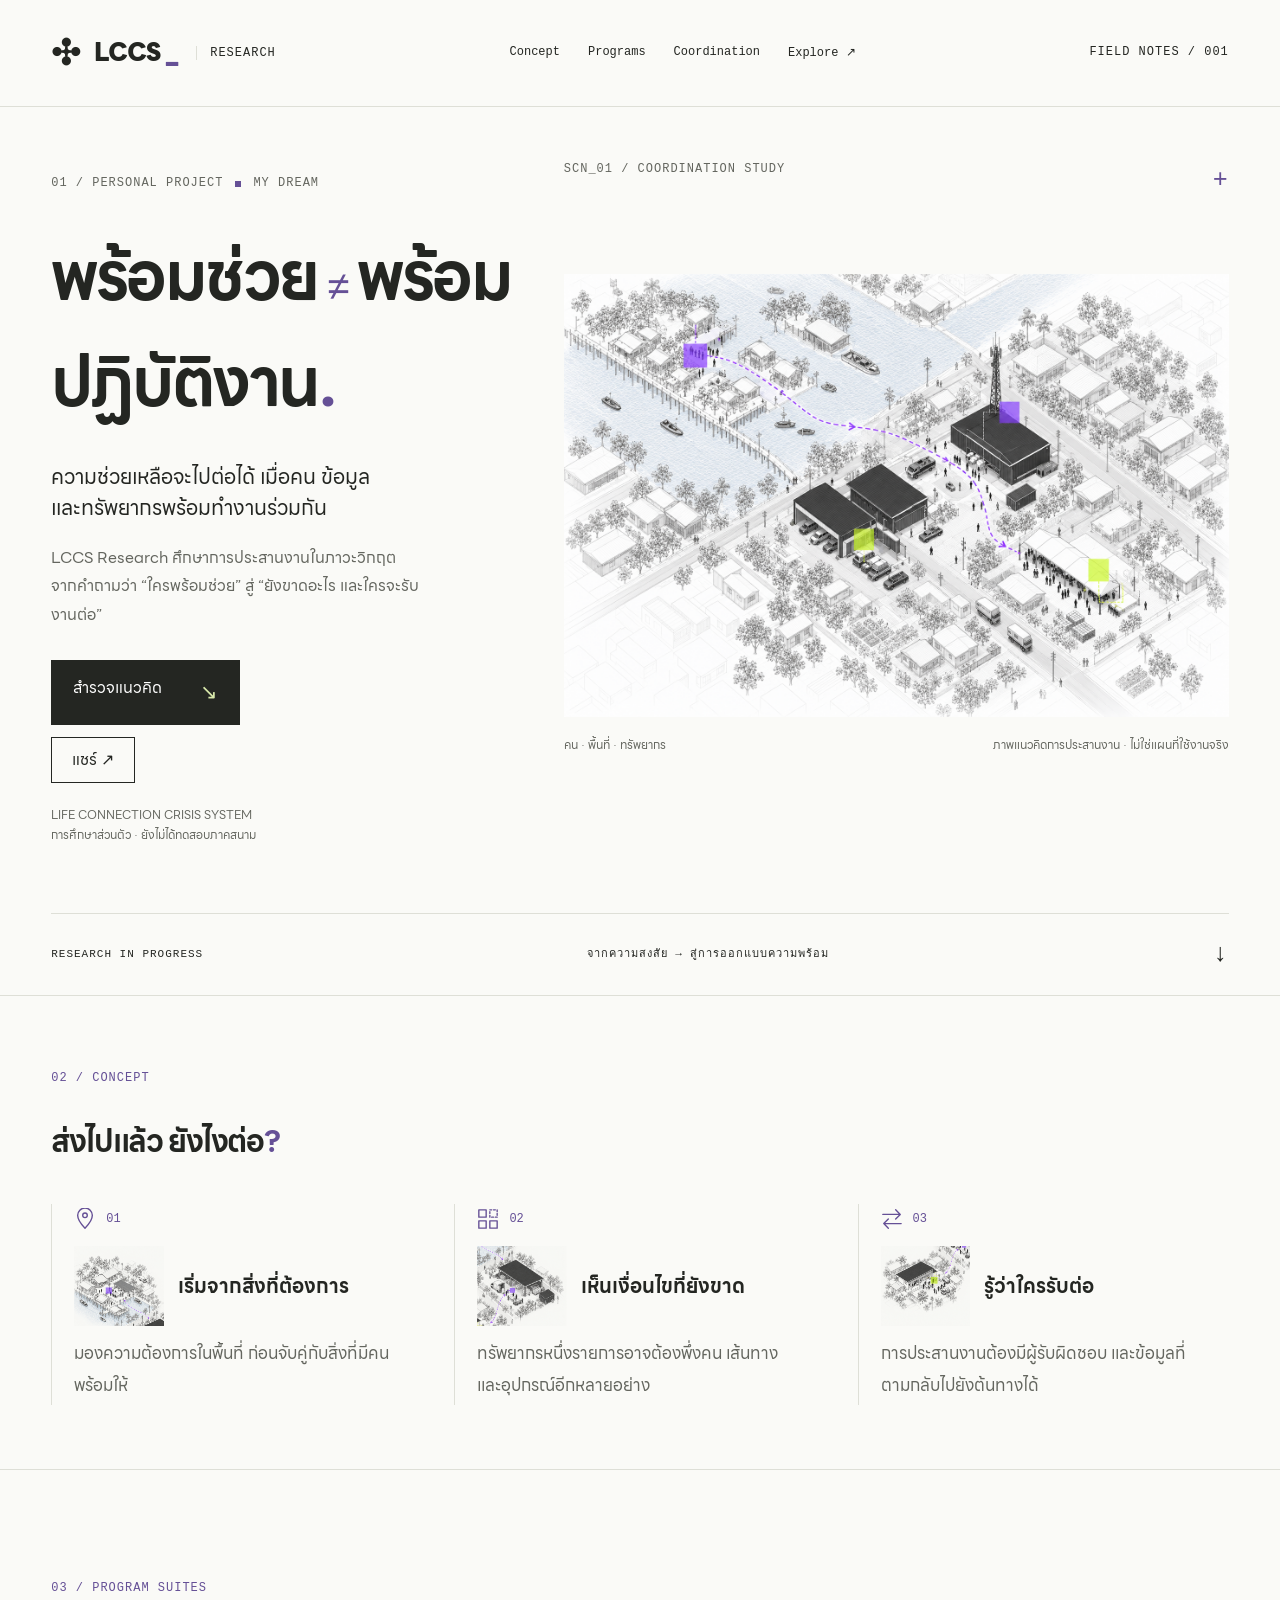
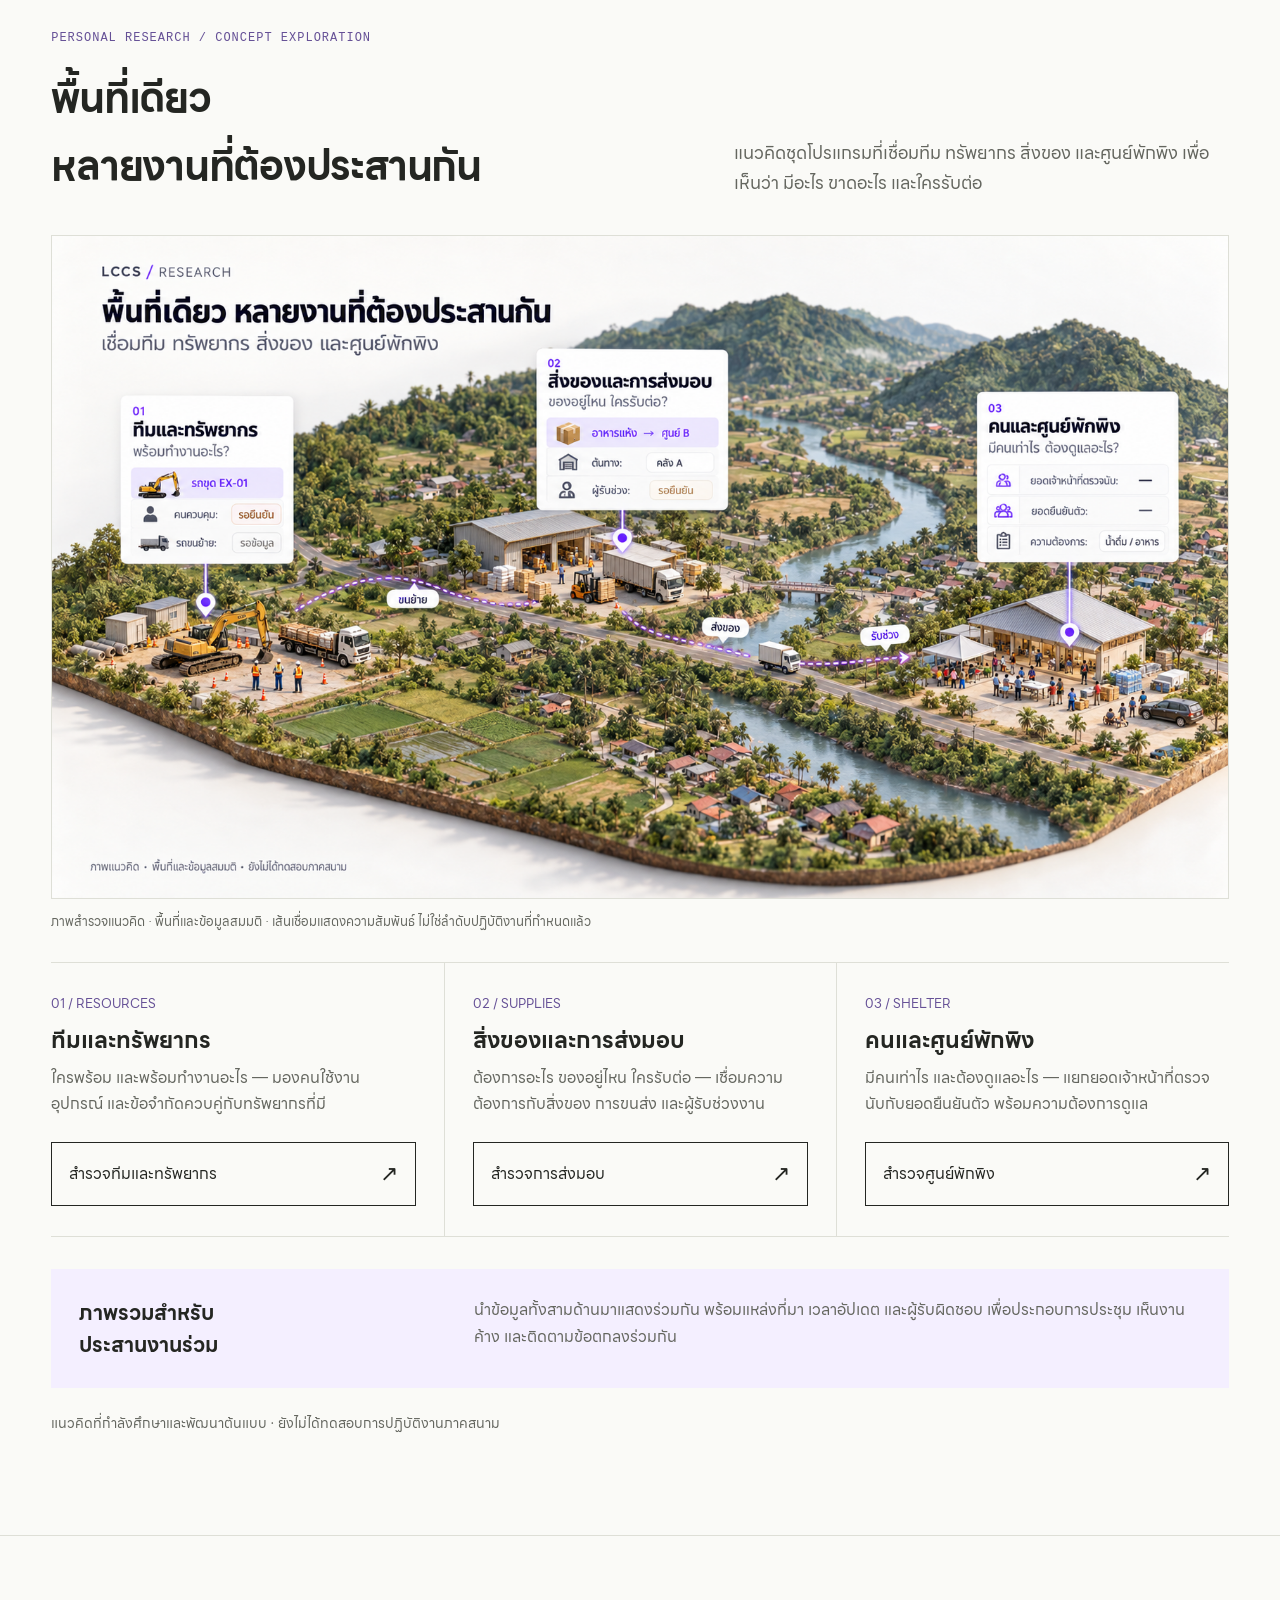
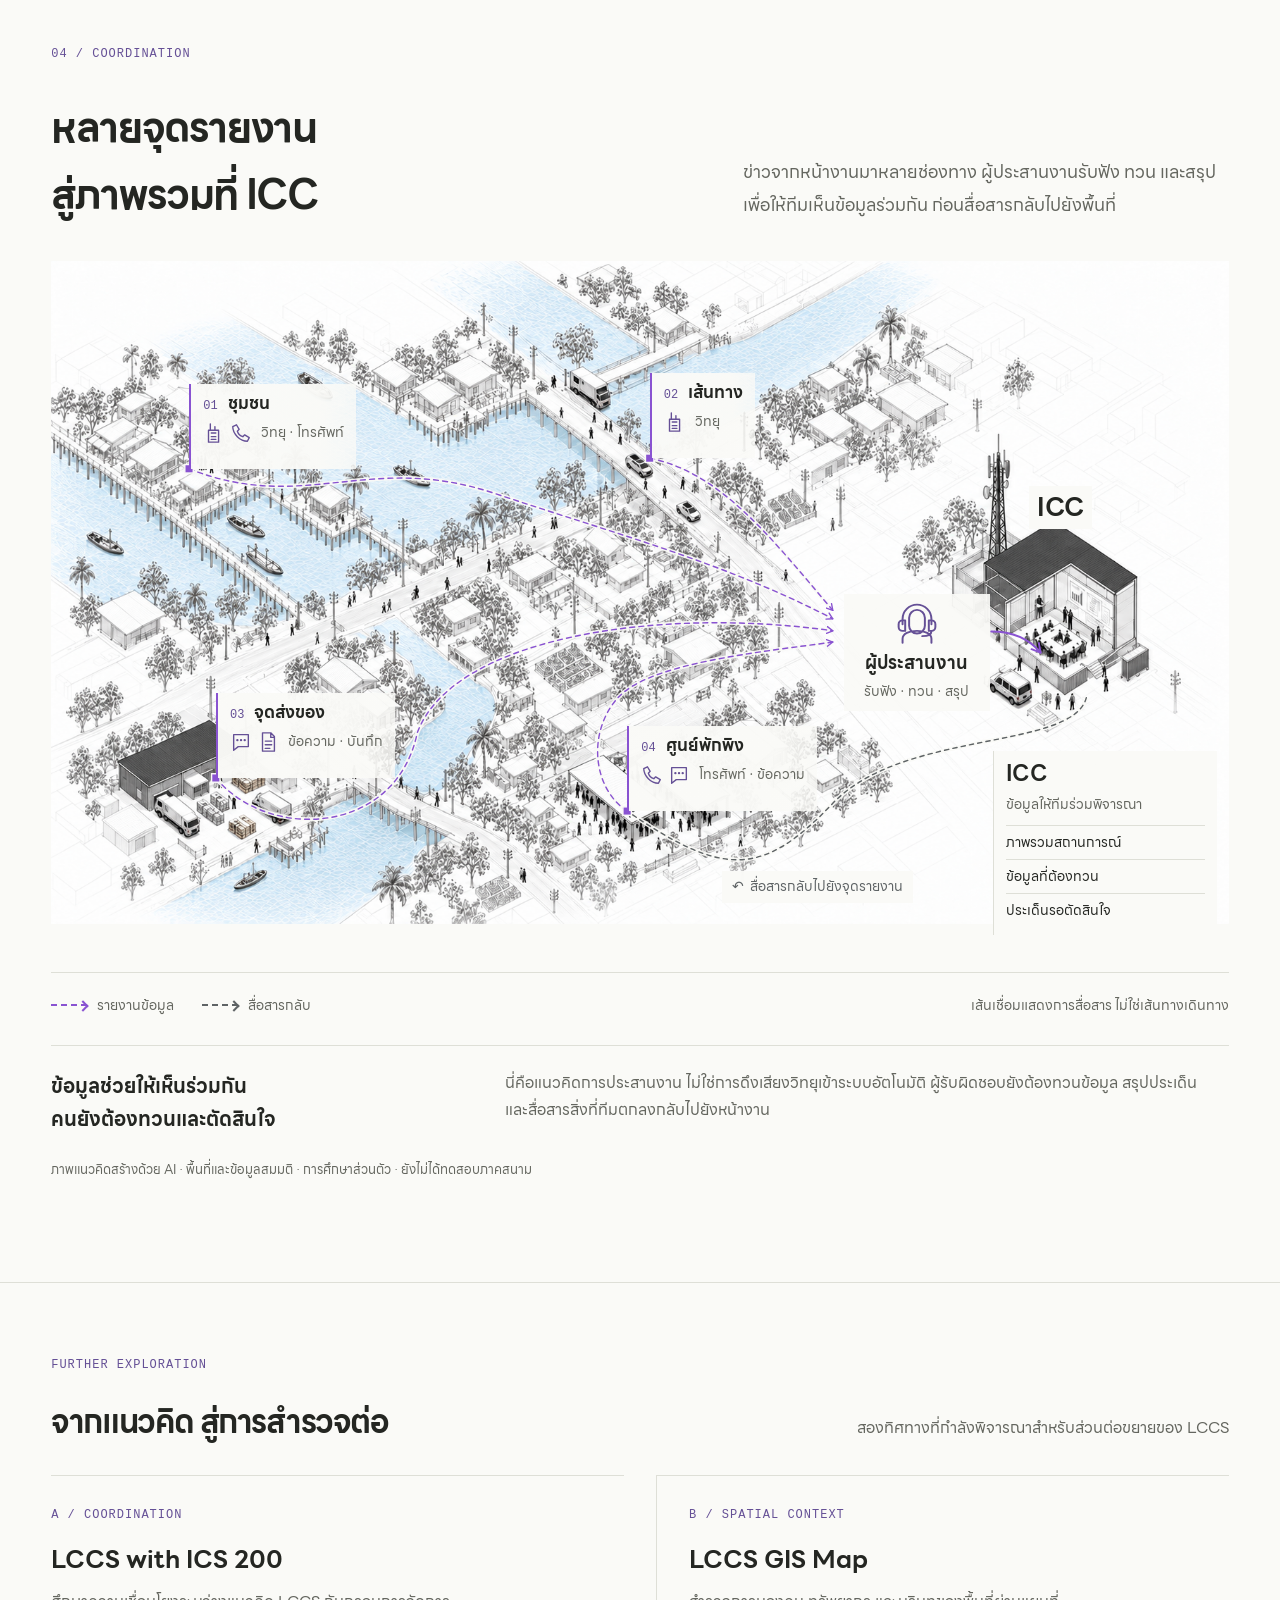
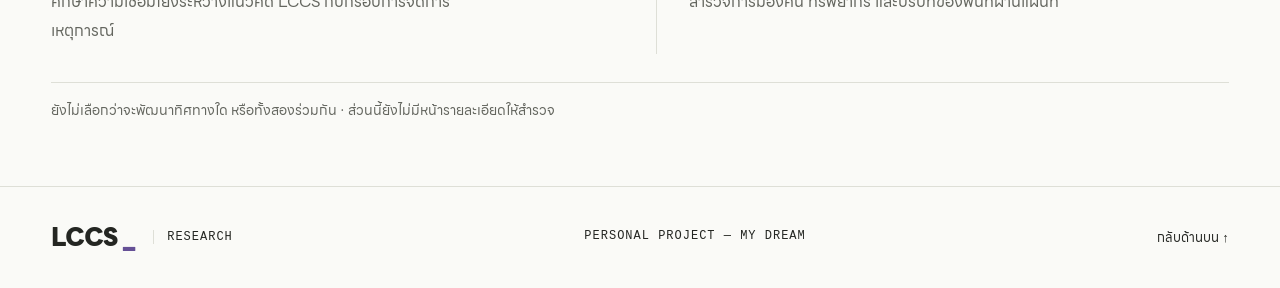
==== commit 1db21a7c: "Publish LCCS Research coordination homepage" ====
--- a/index.html
+++ b/index.html
@@ -1,629 +1,144 @@
 <!doctype html>
 <html lang="th">
 <head>
-  <meta charset="utf-8">
-  <meta name="viewport" content="width=device-width, initial-scale=1">
-  <meta name="description" content="LCCS - Life Connection Crisis System prototype for disaster-response coordination.">
-  <title>LCCS - Life Connection Crisis System</title>
-  <link rel="stylesheet" href="styles.css">
-  <script src="data/cases.js" defer></script>
-  <script src="app.js" defer></script>
+<meta charset="utf-8">
+<meta name="viewport" content="width=device-width,initial-scale=1">
+<title>LCCS Research — Life Connection Crisis System</title>
+<meta name="description" content="แนวคิดระบบประสานงานในภาวะวิกฤต เชื่อมคน ข้อมูล และทรัพยากร เพื่อให้ความพร้อมช่วยต่อเป็นการทำงานร่วมกัน">
+<link rel="canonical" href="https://vagueslim.github.io/LLCS/">
+<meta property="og:type" content="website">
+<meta property="og:locale" content="th_TH">
+<meta property="og:site_name" content="LCCS Research">
+<meta property="og:title" content="LCCS — Life Connection Crisis System">
+<meta property="og:description" content="แนวคิดระบบประสานงานในภาวะวิกฤต เชื่อมคน ข้อมูล และทรัพยากร เพื่อให้ความพร้อมช่วยต่อเป็นการทำงานร่วมกัน">
+<meta property="og:url" content="https://vagueslim.github.io/LLCS/">
+<meta property="og:image" content="https://vagueslim.github.io/LLCS/research/assets/community.png">
+<meta property="og:image:width" content="1536"><meta property="og:image:height" content="1024"><meta property="og:image:type" content="image/png">
+<meta property="og:image:alt" content="ภาพแนวคิดชุมชน เชื่อมคน พื้นที่ และทรัพยากรด้วยเส้นสีม่วง">
+<meta name="twitter:card" content="summary_large_image">
+<meta name="twitter:title" content="LCCS — Life Connection Crisis System">
+<meta name="twitter:description" content="แนวคิดระบบประสานงานในภาวะวิกฤต เชื่อมคน ข้อมูล และทรัพยากร เพื่อให้ความพร้อมช่วยต่อเป็นการทำงานร่วมกัน">
+<meta name="twitter:image" content="https://vagueslim.github.io/LLCS/research/assets/community.png">
+<link rel="icon" href="data:,"><link rel="stylesheet" href="research/styles.css">
+<link rel="stylesheet" href="research/program-suites.css">
+<link rel="stylesheet" href="research/coordination.css">
+<link rel="stylesheet" href="research/closing.css">
 </head>
 <body>
-  <a class="skip-link" href="#main">ข้ามไปยังเนื้อหา</a>
-
-  <header class="site-header" data-header>
-    <nav class="top-nav" aria-label="เมนูหลัก">
-      <a class="brand" href="#hero" aria-label="LCCS home">
-        <span class="brand-mark" aria-hidden="true">L</span>
-        <span>
-          <strong>LCCS</strong>
-          <small>Life Connection Crisis System</small>
-        </span>
-      </a>
-      <button class="nav-toggle" type="button" aria-controls="nav-menu" aria-expanded="false">
-        <span></span>
-        <span></span>
-        <span></span>
-        <span class="sr-only">เปิดเมนู</span>
-      </button>
-      <div class="nav-links" id="nav-menu">
-        <a href="#problem">ปัญหา</a>
-        <a href="#evidence">หลักฐาน</a>
-        <a href="#memory">ความทรงจำ</a>
-        <a href="#flow">ขั้นตอน</a>
-        <a href="#ecosystem">ผู้เกี่ยวข้อง</a>
-        <a href="#onboarding">ลงทะเบียน</a>
-        <a href="#shelter">ศูนย์พักพิง</a>
-        <a href="#finance">การเงิน</a>
-        <a href="#playground">ทดลองระบบ</a>
-        <a href="#mvp">MVP</a>
+<a class="skip" href="#main">ข้ามไปเนื้อหา</a>
+<header><a class="brand" href="#main"><span class="mark">✣</span> LCCS<span class="purple">_</span><small>RESEARCH</small></a><nav aria-label="หัวข้อในหน้านี้"><a href="#concept">Concept</a><a href="#problem">Programs</a><a href="#safety">Coordination</a><a href="#explore-next">Explore ↗</a></nav><span class="edition">FIELD NOTES / 001</span></header>
+<main id="main">
+<section class="hero" aria-labelledby="hero-title">
+<div class="hero-copy"><div class="eyebrow"><span>01 / PERSONAL PROJECT</span><span class="dot"></span> MY DREAM</div><h1 id="hero-title"><span class="headline-first">พร้อมช่วย</span><span class="unequal">≠</span>พร้อม<br>ปฏิบัติงาน<span class="purple">.</span></h1><p class="intro">ความช่วยเหลือจะไปต่อได้ เมื่อคน ข้อมูล<br>และทรัพยากรพร้อมทำงานร่วมกัน</p><p class="muted">LCCS Research ศึกษาการประสานงานในภาวะวิกฤต<br class="desktop"> จากคำถามว่า “ใครพร้อมช่วย” สู่ “ยังขาดอะไร และใครจะรับงานต่อ”</p><a class="button" href="#concept">สำรวจแนวคิด <span>↘</span></a><div class="share-control">
+<button class="share-button" id="share-button" type="button">แชร์ ↗</button>
+<p class="share-status" id="share-status" role="status" aria-live="polite"></p>
+<div id="share-fallback" hidden><label for="share-text">เลือกข้อความด้านล่างแล้วคัดลอกเพื่อแชร์</label><textarea id="share-text" rows="6" readonly></textarea></div>
+</div><p class="tiny">LIFE CONNECTION CRISIS SYSTEM<br>การศึกษาส่วนตัว · ยังไม่ได้ทดสอบภาคสนาม</p></div>
+<figure class="hero-art"><div class="art-label">SCN_01 / COORDINATION STUDY <span>+</span></div><img width="1536" height="1024" src="research/assets/community.png" alt="ภาพแนวคิดชุมชนแบบแอกโซโนเมตริก เชื่อมจุดประสานงานด้วยเส้นสีม่วง"><figcaption><span>คน · พื้นที่ · ทรัพยากร</span><span>ภาพแนวคิดการประสานงาน · ไม่ใช่แผนที่ใช้งานจริง</span></figcaption></figure>
+<div class="hero-bottom"><span>RESEARCH IN PROGRESS</span><span>จากความสงสัย → สู่การออกแบบความพร้อม</span><a href="#concept" aria-label="เลื่อนลงไป Concept">↓</a></div>
+</section>
+<section id="concept" class="section concept-compact" aria-labelledby="concept-title"><div class="section-label">02 / CONCEPT</div><div class="section-body"><h2 id="concept-title">ส่งไปแล้ว ยังไงต่อ<span class="purple">?</span></h2><div class="concept-card-grid"><article><div class="concept-card-label"><svg class="concept-icon" viewBox="0 0 24 24" fill="none" stroke="currentColor" stroke-width="1.5" stroke-linecap="round" stroke-linejoin="round" aria-hidden="true"><path d="M12 22s8-8 8-14a8 8 0 0 0-16 0c0 6 8 14 8 14Z"/><circle cx="12" cy="8" r="2.5"/></svg><span>01</span></div><div class="concept-card-heading"><svg class="concept-thumbnail" viewBox="0 190 710 470" aria-hidden="true" focusable="false"><image href="research/assets/concept-linework.png" width="1024" height="1536"/></svg><h3>เริ่มจากสิ่งที่ต้องการ</h3></div><p>มองความต้องการในพื้นที่ ก่อนจับคู่กับสิ่งที่มีคนพร้อมให้</p></article><article><div class="concept-card-label"><svg class="concept-icon" viewBox="0 0 24 24" fill="none" stroke="currentColor" stroke-width="1.5" stroke-linecap="round" stroke-linejoin="round" aria-hidden="true"><path d="M2 2h8v8H2zM2 14h8v8H2zM14 14h8v8h-8z"/><path stroke-dasharray="2 2" d="M14 2h8v8h-8z"/></svg><span>02</span></div><div class="concept-card-heading"><svg class="concept-thumbnail" viewBox="420 650 604 420" aria-hidden="true" focusable="false"><image href="research/assets/concept-linework.png" width="1024" height="1536"/></svg><h3>เห็นเงื่อนไขที่ยังขาด</h3></div><p>ทรัพยากรหนึ่งรายการอาจต้องพึ่งคน เส้นทาง และอุปกรณ์อีกหลายอย่าง</p></article><article><div class="concept-card-label"><svg class="concept-icon" viewBox="0 0 24 24" fill="none" stroke="currentColor" stroke-width="1.5" stroke-linecap="round" stroke-linejoin="round" aria-hidden="true"><path d="M2 7h19m-5-5 5 5-5 5M22 17H3m5-5-5 5 5 5"/></svg><span>03</span></div><div class="concept-card-heading"><svg class="concept-thumbnail" viewBox="0 990 710 440" aria-hidden="true" focusable="false"><image href="research/assets/concept-linework.png" width="1024" height="1536"/></svg><h3>รู้ว่าใครรับต่อ</h3></div><p>การประสานงานต้องมีผู้รับผิดชอบ และข้อมูลที่ตามกลับไปยังต้นทางได้</p></article></div></div></section>
+<section id="problem" class="section program-suites" aria-labelledby="suites-title"><div class="section-label">03 / PROGRAM SUITES</div><div class="section-body"><div class="intro"><div><p class="eyebrow">PERSONAL RESEARCH / CONCEPT EXPLORATION</p><h2 class="suite-title" id="suites-title">พื้นที่เดียว<br>หลายงานที่ต้องประสานกัน</h2></div><p>แนวคิดชุดโปรแกรมที่เชื่อมทีม ทรัพยากร สิ่งของ และศูนย์พักพิง เพื่อเห็นว่า มีอะไร ขาดอะไร และใครรับต่อ</p></div>
+<figure><img src="research/assets/program-suites-concept.png" width="1672" height="941" alt="ภาพแนวคิดพื้นที่สมมติ เชื่อมจุดเตรียมเครื่องจักร คลังส่งของ และศูนย์พักพิงด้วยเส้นทางและแผงข้อมูล"><figcaption>ภาพสำรวจแนวคิด · พื้นที่และข้อมูลสมมติ · เส้นเชื่อมแสดงความสัมพันธ์ ไม่ใช่ลำดับปฏิบัติงานที่กำหนดแล้ว</figcaption></figure>
+<section class="modules" aria-label="สำรวจสามกลุ่มงาน">
+<article><span class="number">01 / RESOURCES</span><h3>ทีมและทรัพยากร</h3><p>ใครพร้อม และพร้อมทำงานอะไร — มองคนใช้งาน อุปกรณ์ และข้อจำกัดควบคู่กับทรัพยากรที่มี</p><button class="explore" data-module="resources" aria-haspopup="dialog">สำรวจทีมและทรัพยากร <span aria-hidden="true">↗</span></button></article>
+<article><span class="number">02 / SUPPLIES</span><h3>สิ่งของและการส่งมอบ</h3><p>ต้องการอะไร ของอยู่ไหน ใครรับต่อ — เชื่อมความต้องการกับสิ่งของ การขนส่ง และผู้รับช่วงงาน</p><button class="explore" data-module="supplies" aria-haspopup="dialog">สำรวจการส่งมอบ <span aria-hidden="true">↗</span></button></article>
+<article><span class="number">03 / SHELTER</span><h3>คนและศูนย์พักพิง</h3><p>มีคนเท่าไร และต้องดูแลอะไร — แยกยอดเจ้าหน้าที่ตรวจนับกับยอดยืนยันตัว พร้อมความต้องการดูแล</p><button class="explore" data-module="shelter" aria-haspopup="dialog">สำรวจศูนย์พักพิง <span aria-hidden="true">↗</span></button></article>
+</section>
+<aside class="shared"><h3>ภาพรวมสำหรับ<br>ประสานงานร่วม</h3><p>นำข้อมูลทั้งสามด้านมาแสดงร่วมกัน พร้อมแหล่งที่มา เวลาอัปเดต และผู้รับผิดชอบ เพื่อประกอบการประชุม เห็นงานค้าง และติดตามข้อตกลงร่วมกัน</p></aside>
+<p class="suite-status">แนวคิดที่กำลังศึกษาและพัฒนาต้นแบบ · ยังไม่ได้ทดสอบการปฏิบัติงานภาคสนาม</p></div><dialog aria-labelledby="module-title"><button class="close" autofocus>ปิด ×</button><p class="eyebrow">MODULE EXPLORATION</p><h3 id="module-title"></h3><p class="dialog-sub"></p><ul></ul><p class="status">ส่วนนี้แสดงขอบเขตแนวคิด ยังไม่ใช่โปรแกรมพร้อมใช้งาน และยังไม่ได้เชื่อมไปยังระบบปฏิบัติการจริง</p></dialog></section>
+<section id="safety" class="section coordination" aria-labelledby="coord-title">
+  <div class="section-label">04 / COORDINATION</div>
+  <div class="coord-heading">
+    <h2 id="coord-title">หลายจุดรายงาน<br>สู่ภาพรวมที่ ICC</h2>
+    <p>ข่าวจากหน้างานมาหลายช่องทาง ผู้ประสานงานรับฟัง ทวน และสรุป เพื่อให้ทีมเห็นข้อมูลร่วมกัน ก่อนสื่อสารกลับไปยังพื้นที่</p>
+  </div>
+  <svg class="coord-symbols" xmlns="http://www.w3.org/2000/svg" aria-hidden="true" focusable="false">
+    <defs>
+      <symbol id="coord-radio" viewBox="0 0 24 24"><path d="M8 9V2m5 7V5M6 9h11v13H6zM9 12h5m-5 4h5m-5 3h5"/></symbol>
+      <symbol id="coord-phone" viewBox="0 0 24 24"><path d="M7 3 3 5c0 8 8 16 16 16l2-4-5-3-2 2c-3-1-5-3-6-6l2-2Z"/></symbol>
+      <symbol id="coord-message" viewBox="0 0 24 24"><path d="M4 4h16v13H9l-5 4V4Z"/><path d="M8 10h.1m3.9 0h.1m3.9 0h.1" stroke-width="2.5"/></symbol>
+      <symbol id="coord-note" viewBox="0 0 24 24"><path d="M6 2h9l4 4v16H6zM15 2v5h4M9 11h7m-7 4h7m-7 4h5"/></symbol>
+      <symbol id="coord-headset" viewBox="0 0 32 32"><path d="M5 17v-4a11 11 0 0 1 22 0v4M7 14v8H5a3 3 0 0 1-3-3v-2a3 3 0 0 1 3-3h2Zm18 0v8h2a3 3 0 0 0 3-3v-2a3 3 0 0 0-3-3h-2Z"/><path d="M10 12a6 6 0 0 1 12 0v6a6 6 0 0 1-12 0v-6Zm-5 19v-3c0-4 5-6 11-6s11 2 11 6v3M27 22c0 3-3 4-7 4"/></symbol>
+    </defs>
+  </svg>
+  <figure class="coord-figure" aria-labelledby="coord-title" aria-describedby="coord-caption coord-scope">
+    <div class="coord-scene">
+      <div class="coord-art">
+        <img src="research/assets/coordination-map-base.png" width="1672" height="941" loading="lazy" alt="ภาพแนวคิดชุมชนริมน้ำ เส้นทาง จุดส่งของ และศูนย์พักพิง อยู่ในพื้นที่เดียวกับอาคารประชุม ICC">
+        <svg class="coord-routes" viewBox="0 0 1672 941" aria-hidden="true" focusable="false">
+          <defs>
+            <marker id="coord-report-arrow" viewBox="0 0 10 10" refX="8" refY="5" markerWidth="6" markerHeight="6" orient="auto-start-reverse"><path d="m1 1 7 4-7 4" fill="none" stroke="#8953d1" stroke-width="1.6" stroke-linecap="round" stroke-linejoin="round"/></marker>
+            <marker id="coord-reply-arrow" viewBox="0 0 10 10" refX="8" refY="5" markerWidth="6" markerHeight="6" orient="auto-start-reverse"><path d="m1 1 7 4-7 4" fill="none" stroke="#5e6365" stroke-width="1.6" stroke-linecap="round" stroke-linejoin="round"/></marker>
+            <path id="coord-path-community" d="M196 295 C360 360 450 270 630 330 S960 430 1110 508"/>
+            <path id="coord-path-road" d="M850 280 C950 300 1020 390 1110 496"/>
+            <path id="coord-path-supply" d="M234 734 C310 825 490 815 520 670 C570 535 860 490 1110 525"/>
+            <path id="coord-path-shelter" d="M818 781 C770 750 760 670 805 620 S1010 555 1110 541"/>
+            <path id="coord-path-return" d="M1470 620 C1450 695 1210 665 1110 770 S955 875 818 781"/>
+          </defs>
+          <g class="coord-route-halo"><use href="#coord-path-community"/><use href="#coord-path-road"/><use href="#coord-path-supply"/><use href="#coord-path-shelter"/><use href="#coord-path-return"/></g>
+          <g class="coord-route" marker-end="url(#coord-report-arrow)"><use href="#coord-path-community"/><use href="#coord-path-road"/><use href="#coord-path-supply"/><use href="#coord-path-shelter"/></g>
+          <path class="coord-route coord-route--handoff" d="M1335 526 Q1380 526 1405 556" marker-end="url(#coord-report-arrow)"/>
+          <use class="coord-route coord-route--reply" href="#coord-path-return" marker-end="url(#coord-reply-arrow)"/>
+          <g class="coord-map-pins"><rect x="190" y="289" width="12" height="12"/><rect x="844" y="274" width="12" height="12"/><rect x="228" y="728" width="12" height="12"/><rect x="812" y="775" width="12" height="12"/></g>
+          <g class="coord-map-key">
+            <circle cx="196" cy="295" r="35"/><text x="196" y="295">1</text>
+            <circle cx="850" cy="280" r="35"/><text x="850" y="280">2</text>
+            <circle cx="234" cy="734" r="35"/><text x="234" y="734">3</text>
+            <circle cx="818" cy="781" r="35"/><text x="818" y="781">4</text>
+            <use href="#coord-headset" x="1182" y="480" width="85" height="85"/>
+            <rect x="1375" y="337" width="140" height="70" rx="2"/><text x="1445" y="372" class="coord-map-icc">ICC</text>
+          </g>
+        </svg>
       </div>
-    </nav>
-  </header>
-
-  <main id="main">
-    <section class="hero section" id="hero" data-section>
-      <div class="hero-media" aria-hidden="true">
-        <img src="assets/placeholder-map.svg" alt="">
+      <p class="coord-mobile-label">จุดรายงานในพื้นที่ / 01–04</p>
+      <ol class="coord-sources" aria-label="จุดรายงานและช่องทางสื่อสาร">
+        <li class="coord-source" style="--x:11.7225%;--y:31.3496%">
+          <h3><span class="coord-number">01</span> ชุมชน</h3>
+          <p><span class="coord-channel-icons" aria-hidden="true"><svg class="coord-icon"><use href="#coord-radio"/></svg><svg class="coord-icon"><use href="#coord-phone"/></svg></span>วิทยุ · โทรศัพท์</p>
+        </li>
+        <li class="coord-source" style="--x:50.8373%;--y:29.7556%">
+          <h3><span class="coord-number">02</span> เส้นทาง</h3>
+          <p><svg class="coord-icon" aria-hidden="true"><use href="#coord-radio"/></svg>วิทยุ</p>
+        </li>
+        <li class="coord-source" style="--x:13.9952%;--y:78.0021%">
+          <h3><span class="coord-number">03</span> จุดส่งของ</h3>
+          <p><span class="coord-channel-icons" aria-hidden="true"><svg class="coord-icon"><use href="#coord-message"/></svg><svg class="coord-icon"><use href="#coord-note"/></svg></span>ข้อความ · บันทึก</p>
+        </li>
+        <li class="coord-source" style="--x:48.9234%;--y:82.9968%">
+          <h3><span class="coord-number">04</span> ศูนย์พักพิง</h3>
+          <p><span class="coord-channel-icons" aria-hidden="true"><svg class="coord-icon"><use href="#coord-phone"/></svg><svg class="coord-icon"><use href="#coord-message"/></svg></span>โทรศัพท์ · ข้อความ</p>
+        </li>
+      </ol>
+      <div class="coord-person">
+        <svg class="coord-icon" aria-hidden="true"><use href="#coord-headset"/></svg>
+        <h3>ผู้ประสานงาน</h3>
+        <p>รับฟัง · ทวน · สรุป</p>
       </div>
-      <div class="shell hero-grid">
-        <div class="hero-copy" data-reveal>
-          <p class="eyebrow">ต้นแบบระบบประสานงานภัยพิบัติ</p>
-          <h1>LCCS - Life Connection Crisis System</h1>
-          <p class="hero-subtitle">
-            ระบบที่เปลี่ยนสัญญาณกระจัดกระจายจากภัยพิบัติ ให้กลายเป็นภาพปฏิบัติการที่สั่งงาน ติดตาม และตรวจสอบได้
-          </p>
-          <p class="hero-text">
-            ในช่วงน้ำท่วม ข้อมูลไม่ได้หายไป แต่กระจายอยู่ในโทรศัพท์ แชต LINE ไฟล์ Excel เจ้าหน้าที่ท้องถิ่น ทีมกู้ภัย ศูนย์พักพิง ระบบจ่ายเงินช่วยเหลือ และระบบเคลมประกัน LCCS ทำหน้าที่เป็น Operational Memory ที่เชื่อมข้อมูลเหล่านี้ให้กลายเป็นภาพเดียวที่ใช้ช่วยชีวิตและฟื้นฟูหลังวิกฤตได้จริง
-          </p>
-          <div class="hero-actions">
-            <a class="button primary" href="#flow">ดูภาพรวมระบบ</a>
-            <a class="button ghost" href="#playground">เปิด Prototype</a>
-          </div>
-          <div class="hero-status" aria-label="สถานะตัวอย่าง">
-            <span><strong data-count="8">0</strong> โมดูล MVP</span>
-            <span><strong data-count="6">0</strong> live prototypes</span>
-            <span><strong data-count="17">0</strong> sections</span>
-          </div>
-        </div>
-
-        <div class="command-visual" data-reveal aria-label="แผนภาพเครือข่ายวิกฤต LCCS">
-          <div class="visual-grid" aria-hidden="true"></div>
-          <div class="op-node center">
-            <span>Operational</span>
-            <strong>Picture</strong>
-          </div>
-          <div class="op-node people">People</div>
-          <div class="op-node command">Command</div>
-          <div class="op-node rescue">Rescue</div>
-          <div class="op-node shelter">Shelter</div>
-          <div class="op-node aid">Aid</div>
-          <div class="op-node insurance">Insurance</div>
-          <svg class="network-lines" viewBox="0 0 640 520" aria-hidden="true">
-            <path d="M320 260 112 100M320 260 520 90M320 260 90 400M320 260 535 410M320 260 320 66M320 260 320 460" />
-            <path class="pulse-line" d="M112 100C210 140 254 186 320 260S445 367 535 410" />
-            <circle cx="320" cy="260" r="178" />
-          </svg>
-        </div>
+      <p class="coord-hub-title" aria-hidden="true">ICC</p>
+      <div class="coord-hub">
+        <h3>ICC <span>ข้อมูลให้ทีมร่วมพิจารณา</span></h3>
+        <ul><li>ภาพรวมสถานการณ์</li><li>ข้อมูลที่ต้องทวน</li><li>ประเด็นรอตัดสินใจ</li></ul>
       </div>
-    </section>
-
-    <section class="section problem-section" id="problem" data-section>
-      <div class="shell split-layout">
-        <div data-reveal>
-          <p class="eyebrow">ปัญหา</p>
-          <h2>ภัยพิบัติไม่ได้ขาดคนช่วย แต่ขาดภาพรวมที่เชื่อมกัน</h2>
-          <p>
-            เมื่อเกิดภัยพิบัติ สัญญาณความช่วยเหลือเกิดขึ้นพร้อมกันหลายทาง บางคนโทรแจ้ง บางคนส่งแชต บางคนโพสต์ในโซเชียล บางทีมกู้ภัยใช้วิทยุ บางหน่วยเก็บรายชื่อใน Excel และบางข้อมูลอยู่ในความจำของเจ้าหน้าที่พื้นที่
-          </p>
-        </div>
-        <div class="scattered-signals" data-reveal aria-label="สัญญาณข้อมูลที่กระจัดกระจาย">
-          <div class="signal-card cyan">Phone Calls</div>
-          <div class="signal-card green">LINE Chat</div>
-          <div class="signal-card red">Facebook Posts</div>
-          <div class="signal-card amber">Excel Files</div>
-          <div class="signal-card cyan">Rescue Radio</div>
-          <div class="signal-card green">Shelter Records</div>
-          <div class="signal-card amber">Insurance Claims</div>
-          <div class="signal-card red">Aid Payment</div>
-          <div class="missing-picture">Missing<br>Operational<br>Picture</div>
-        </div>
-      </div>
-    </section>
-
-    <section class="section evidence-section" id="evidence" data-section>
-      <div class="shell">
-        <div class="section-heading" data-reveal>
-          <p class="eyebrow">Why Now / Scale of Impact</p>
-          <h2>ภัยพิบัติแต่ละครั้ง สร้างต้นทุนคนละรูปแบบ</h2>
-          <p>
-            LCCS ไม่ได้มองภัยพิบัติเป็นตัวเลขรวมก้อนเดียว แต่แยกให้เห็นว่าแต่ละเหตุการณ์สร้างต้นทุนหลายชั้นพร้อมกัน ทั้งความเสียหายจริง งบรัฐ เงินเยียวยา ความเสียหายภาคเอกชน สินไหมประกัน ครัวเรือนที่ได้รับผลกระทบ และกำลังคนที่ต้องลงพื้นที่
-          </p>
-        </div>
-
-        <div class="case-tabs" role="tablist" aria-label="Case evidence tabs" data-reveal>
-          <button id="tab-hatyai2568" class="case-tab active" type="button" role="tab" aria-selected="true" aria-controls="case-panel" data-case="hatyai2568">หาดใหญ่ 2568</button>
-          <button id="tab-north2565to2568" class="case-tab" type="button" role="tab" aria-selected="false" aria-controls="case-panel" data-case="north2565to2568">น้ำเหนือ 2565-2568</button>
-          <button id="tab-central2554" class="case-tab" type="button" role="tab" aria-selected="false" aria-controls="case-panel" data-case="central2554">กรุงเทพฯ-ภาคกลาง 2554</button>
-          <button id="tab-compare" class="case-tab" type="button" role="tab" aria-selected="false" aria-controls="case-panel" data-case="compare">เปรียบเทียบ</button>
-        </div>
-
-        <article class="case-panel" id="case-panel" role="tabpanel" tabindex="0" aria-labelledby="tab-hatyai2568" data-reveal></article>
-      </div>
-    </section>
-
-    <section class="section memory-section" id="memory" data-section>
-      <div class="shell">
-        <div class="section-heading" data-reveal>
-          <p class="eyebrow">แนวคิดหลัก</p>
-          <h2>หนึ่งวิกฤต หนึ่งความทรงจำปฏิบัติการ</h2>
-          <p>
-            LCCS ไม่ใช่แค่ระบบรับแจ้งเหตุ แต่เป็นชั้นความทรงจำกลางของวิกฤต ระบบเชื่อมผู้ประสบภัย ครอบครัว หน่วยกู้ภัย เจ้าหน้าที่รัฐ ทรัพยากร ศูนย์พักพิง เงินช่วยเหลือ และประกันภัยเข้าด้วยกัน
-          </p>
-        </div>
-        <div class="memory-grid">
-          <div class="memory-copy" data-reveal>
-            <div class="memory-line"><span>01</span> ทุกสัญญาณกลายเป็น record ที่ค้นหาได้</div>
-            <div class="memory-line"><span>02</span> ทุก record สามารถกลายเป็น mission</div>
-            <div class="memory-line"><span>03</span> ทุก mission ทิ้ง audit trail ไว้ตรวจสอบ</div>
-            <div class="signal-chain" aria-label="Signal to audit flow">
-              <span>สัญญาณ</span>
-              <span>บันทึก</span>
-              <span>ตัดสินใจ</span>
-              <span>ปฏิบัติการ</span>
-              <span>ตรวจสอบ</span>
-            </div>
-          </div>
-          <figure class="reference-figure" data-reveal>
-            <img src="assets/placeholder-network.svg" alt="ภาพแนวคิด operational layer model ของ LCCS">
-            <figcaption>ชั้นข้อมูลร่วมและชั้นเฉพาะโดเมนต้องอยู่ใน event memory เดียวกัน</figcaption>
-          </figure>
-        </div>
-      </div>
-    </section>
-
-    <section class="section flow-section" id="flow" data-section>
-      <div class="shell">
-        <div class="section-heading" data-reveal>
-          <p class="eyebrow">ขั้นตอนระบบ</p>
-          <h2>จากสัญญาณดิบสู่ภารกิจที่ตรวจสอบได้</h2>
-        </div>
-        <div class="pipeline" data-reveal aria-label="LCCS system flow">
-          <div class="flow-step">
-            <span>01</span>
-          <h3>รับสัญญาณ</h3>
-            <p>รับแจ้งจากโทรศัพท์ ลิงก์ ฟอร์ม เจ้าหน้าที่ และระบบภายนอก</p>
-          </div>
-          <div class="flow-step">
-            <span>02</span>
-          <h3>ตรวจสอบ</h3>
-            <p>ตรวจซ้ำ พิกัด ครัวเรือน ความเสี่ยง และความเร่งด่วน</p>
-          </div>
-          <div class="flow-step">
-            <span>03</span>
-          <h3>บันทึกวิกฤต</h3>
-            <p>ผูกข้อมูลเข้ากับ event ID และ household profile</p>
-          </div>
-          <div class="flow-step">
-            <span>04</span>
-          <h3>ตัดสินใจโดย ICP</h3>
-            <p>ศูนย์บัญชาการเห็น priority, route, capacity และ resource gap</p>
-          </div>
-          <div class="flow-step">
-            <span>05</span>
-          <h3>มอบหมายภารกิจ</h3>
-            <p>ส่งงานให้ทีมพร้อมเงื่อนไข fuel, route, access และ staging area</p>
-          </div>
-          <div class="flow-step">
-            <span>06</span>
-          <h3>ร่องรอยตรวจสอบ</h3>
-            <p>เก็บหลักฐานภารกิจ check-in เงินช่วยเหลือ และ claim signal</p>
-          </div>
-        </div>
-      </div>
-    </section>
-
-    <section class="section ecosystem-section" id="ecosystem" data-section>
-      <div class="shell">
-        <div class="section-heading" data-reveal>
-          <p class="eyebrow">ระบบผู้เกี่ยวข้อง</p>
-          <h2>LCCS เชื่อมทุกฝ่ายที่เกี่ยวข้องในวิกฤต</h2>
-        </div>
-        <div class="actor-grid" data-reveal>
-          <article class="actor-card"><span>01</span><h3>ผู้ประสบภัย</h3><p>ส่งสัญญาณความต้องการและสถานะความปลอดภัย</p></article>
-          <article class="actor-card"><span>02</span><h3>ครอบครัวนอกพื้นที่</h3><p>แจ้งแทนและค้นหาสถานะคนในครอบครัว</p></article>
-          <article class="actor-card"><span>03</span><h3>ผู้นำชุมชน</h3><p>รวมข้อมูลหลายหลังคาเรือนและยืนยันพื้นที่</p></article>
-          <article class="actor-card"><span>04</span><h3>นายอำเภอ / เจ้าหน้าที่พื้นที่</h3><p>ตัดสินใจตาม priority และทรัพยากรที่มีจริง</p></article>
-          <article class="actor-card"><span>05</span><h3>ปภ. / ศูนย์บัญชาการ</h3><p>เห็นภาพรวมภารกิจ งบ และข้อจำกัดภาคสนาม</p></article>
-          <article class="actor-card"><span>06</span><h3>หน่วยกู้ภัย</h3><p>รับ mission พร้อม route, staging และ safety gate</p></article>
-          <article class="actor-card"><span>07</span><h3>EMS / mobile clinic</h3><p>ติดตามผู้ป่วย กลุ่มเปราะบาง และการส่งต่อรักษา</p></article>
-          <article class="actor-card"><span>08</span><h3>ตำรวจ / ทหาร</h3><p>สนับสนุน route control, access pass และ evacuation</p></article>
-          <article class="actor-card"><span>09</span><h3>อปท. / หน่วยงานท้องถิ่น</h3><p>ดูแล shelter capacity และข้อมูลครัวเรือน</p></article>
-          <article class="actor-card"><span>10</span><h3>บริษัทเอกชน / supplier</h3><p>เสนอทรัพยากรพร้อมข้อจำกัดการใช้งาน</p></article>
-          <article class="actor-card"><span>11</span><h3>บริษัทประกันภัย</h3><p>เชื่อม claim signal กับ disaster event ID</p></article>
-          <article class="actor-card"><span>12</span><h3>อาสาสมัคร / ผู้เชี่ยวชาญ</h3><p>เข้าร่วมด้วย profile ทักษะและ availability</p></article>
-        </div>
-      </div>
-    </section>
-
-    <section class="section onboarding-section" id="onboarding" data-section>
-      <div class="shell">
-        <div class="section-heading" data-reveal>
-          <p class="eyebrow">การลงทะเบียนและนำเข้า</p>
-          <h2>ไม่ใช่ทุกคนควรเข้าสู่ระบบด้วยวิธีเดียวกัน</h2>
-          <p>ช่องทางลงทะเบียนต้องแยกตามความน่าเชื่อถือ ความเร่งด่วน และความพร้อมของผู้แจ้ง</p>
-        </div>
-        <div class="golap-grid" data-reveal>
-          <article class="golap-card"><strong>G</strong><h3>Government Console / API</h3><p>เชื่อมข้อมูลหน่วยงานรัฐและ command center</p></article>
-          <article class="golap-card"><strong>O</strong><h3>Organization / Unit Bulk</h3><p>เพิ่มทีม หน่วยงาน หรือทรัพยากรจำนวนมาก</p></article>
-          <article class="golap-card"><strong>L</strong><h3>Official Link / Chat Form</h3><p>รับแจ้งจากลิงก์ทางการหรือช่องทางแชต</p></article>
-          <article class="golap-card"><strong>A</strong><h3>App / QR Self Registration</h3><p>ให้ประชาชนหรืออาสาเข้าระบบด้วยตัวเอง</p></article>
-          <article class="golap-card"><strong>P</strong><h3>Phone Intake Exception</h3><p>โทรศัพท์เป็น signal collector ไม่ใช่ full registration channel</p></article>
-        </div>
-      </div>
-    </section>
-
-    <section class="section board-section" id="rapid-board" data-section>
-      <div class="shell">
-        <div class="section-heading" data-reveal>
-          <p class="eyebrow">กระดานนำเข้าทรัพยากรเร็ว</p>
-          <h2>ทรัพยากรต้องเห็นทั้งความตั้งใจและความพร้อมใช้งานจริง</h2>
-        </div>
-        <div class="kanban-board" data-reveal aria-label="Rapid onboarding kanban board">
-          <section class="kanban-column" aria-labelledby="col-new">
-            <h3 id="col-new">รับเข้าใหม่</h3>
-            <article class="task-card">
-              <strong>ทีมเรือชุมชน 3 ลำ</strong>
-              <p>แจ้งพร้อมช่วย แต่ต้องยืนยันคนขับและจุดลงเรือ</p>
-              <div class="tags"><span>operator</span><span>staging area</span></div>
-            </article>
-            <article class="task-card">
-              <strong>น้ำดื่ม 1,200 ขวด</strong>
-              <p>พร้อมส่งจากคลังเอกชน</p>
-              <div class="tags"><span>loading staff</span><span>route</span></div>
-            </article>
-          </section>
-          <section class="kanban-column" aria-labelledby="col-support">
-            <h3 id="col-support">ต้องให้ ICP ช่วยก่อน</h3>
-            <article class="task-card warning">
-              <strong>รถบรรทุกสูง 2 คัน</strong>
-              <p>ต้องการ fuel, access pass และ local guide</p>
-              <div class="tags"><span>fuel</span><span>access pass</span><span>local guide</span></div>
-            </article>
-            <article class="task-card warning">
-              <strong>เครื่องปั่นไฟ 30 kVA</strong>
-              <p>รอรถยกและจุดติดตั้งปลอดภัย</p>
-              <div class="tags"><span>operator</span><span>staging area</span></div>
-            </article>
-          </section>
-          <section class="kanban-column" aria-labelledby="col-ready">
-            <h3 id="col-ready">พร้อมมอบหมาย</h3>
-            <article class="task-card ready">
-              <strong>อาสาแพทย์ฉุกเฉิน</strong>
-              <p>ทีม 5 คน พร้อม mobile kit</p>
-              <div class="tags"><span>ready</span><span>route</span></div>
-            </article>
-          </section>
-          <section class="kanban-column" aria-labelledby="col-assigned">
-            <h3 id="col-assigned">มอบหมายแล้ว / ปฏิบัติการ</h3>
-            <article class="task-card active">
-              <strong>ทีมขนส่งอาหาร</strong>
-              <p>รับ mission ส่งอาหารไปศูนย์พักพิงชุมชน</p>
-              <div class="tags"><span>assigned</span><span>route</span></div>
-            </article>
-          </section>
-        </div>
-      </div>
-    </section>
-
-    <section class="section safety-section" id="safety" data-section>
-      <div class="shell safety-grid">
-        <div data-reveal>
-          <p class="eyebrow">Needs-first / Safety Gate</p>
-          <h2>ทรัพยากรบางอย่าง “พร้อม” ก็ต่อเมื่อได้รับการสนับสนุนก่อน</h2>
-          <p>
-            LCCS ป้องกันไม่ให้ผู้ช่วยและทรัพย์สินกลายเป็นผู้ประสบภัยเพิ่ม ด้วยการเปิด needs-first tags ก่อน assign ภารกิจ
-          </p>
-          <div class="readiness-flow" aria-label="Willing to operationally ready">
-            <span>พร้อมช่วย</span>
-            <span>พร้อมปฏิบัติการ</span>
-          </div>
-        </div>
-        <div class="tag-cloud" data-reveal aria-label="needs-first tags">
-          <span>fuel</span>
-          <span>route confirmation</span>
-          <span>staging area</span>
-          <span>access pass</span>
-          <span>radio channel</span>
-          <span>loading staff</span>
-          <span>operator</span>
-          <span>local guide</span>
-          <span>storage area</span>
-          <span>transport support</span>
-        </div>
-      </div>
-    </section>
-
-    <section class="section phone-section" id="phone" data-section>
-      <div class="shell">
-        <div class="section-heading" data-reveal>
-          <p class="eyebrow">แจ้งผ่านโทรศัพท์ / สัญญาณที่แจ้งง่าย</p>
-          <h2>สัญญาณที่ส่งได้ง่ายช่วยประหยัดเวลาชีวิต</h2>
-        </div>
-        <div class="phone-grid" data-reveal>
-          <article class="phone-mock">
-            <span>สายเข้า 07:18</span>
-            <p>ผู้สูงอายุแจ้งว่าออกจากบ้านไม่ได้ 3 คน</p>
-            <strong>ตีความเป็น rescue signal</strong>
-          </article>
-          <article class="phone-mock">
-            <span>แชต 07:24</span>
-            <p>ลูกสาวอยู่นอกพื้นที่แจ้งแทนพ่อแม่</p>
-            <strong>ผูกกับ household match</strong>
-          </article>
-          <article class="phone-mock">
-            <span>อสม. 07:35</span>
-            <p>รายงานบ้านหลายหลังในซอยเดียวกัน</p>
-            <strong>สร้าง cluster request</strong>
-          </article>
-          <article class="phone-mock">
-            <span>แก้ไข 07:41</span>
-            <p>ผู้แจ้งตกใจ กรอกผิด แล้วแก้ข้อมูลใหม่</p>
-            <strong>เก็บ version history</strong>
-          </article>
-        </div>
-        <p class="output-line" data-reveal>เหตุการณ์ดิบที่ไม่สมบูรณ์ ถูกตีความเป็นสัญญาณกู้ภัยที่ใช้งานได้</p>
-      </div>
-    </section>
-
-    <section class="section shelter-section" id="shelter" data-section>
-      <div class="shell">
-        <div class="section-heading" data-reveal>
-          <p class="eyebrow">Shelter & Family Search</p>
-          <h2>จาก “ติดต่อครอบครัวไม่ได้” สู่สถานะที่ค้นหาได้</h2>
-        </div>
-        <div class="family-search" data-reveal>
-          <div class="search-panel">
-            <label for="family-search-input">ค้นหาด้วยนามสกุล</label>
-            <div class="search-box">
-              <input id="family-search-input" type="search" value="ศรีคลอง" aria-label="ค้นหาด้วยนามสกุล">
-              <button type="button">Search</button>
-            </div>
-            <div class="match-list">
-              <div><span>Household match</span><strong>บ้านเลขที่ 18/4 หมู่ 3</strong></div>
-              <div><span>Shelter check-in status</span><strong class="safe">Checked-in at วัดริมคลอง</strong></div>
-              <div><span>Mission status</span><strong>Picked up by Rescue Boat R-12</strong></div>
-            </div>
-          </div>
-          <div class="movement-timeline" aria-label="movement timeline">
-            <span class="done">Reported</span>
-            <span class="done">Assigned</span>
-            <span class="done">Picked up</span>
-            <span class="done">Shelter Check-in</span>
-            <span class="done">Safe</span>
-          </div>
-        </div>
-      </div>
-    </section>
-
-    <section class="section capacity-section" id="capacity" data-section>
-      <div class="shell">
-        <div class="section-heading" data-reveal>
-          <p class="eyebrow">ความจุศูนย์พักพิง</p>
-          <h2>ศูนย์พักพิงคือ node ความจุที่ต้องอัปเดตสด</h2>
-        </div>
-        <div class="shelter-grid" data-reveal>
-          <article class="shelter-card ready" style="--capacity:68%">
-            <div><h3>วัดริมคลอง</h3><span>พร้อมรับเพิ่ม</span></div>
-            <div class="capacity-bar"><span></span></div>
-            <p><strong>136</strong> / 200 คน</p>
-            <ul>
-              <li>medical support: มี</li>
-              <li>kitchen: เปิด</li>
-              <li>water: เพียงพอ</li>
-              <li>electricity: ปกติ</li>
-              <li>supply gap: ผ้าอ้อมผู้ใหญ่</li>
-            </ul>
-          </article>
-          <article class="shelter-card warning" style="--capacity:86%">
-            <div><h3>โรงเรียนบ้านเหนือ</h3><span>ใกล้เต็ม</span></div>
-            <div class="capacity-bar"><span></span></div>
-            <p><strong>258</strong> / 300 คน</p>
-            <ul>
-              <li>medical support: mobile clinic</li>
-              <li>kitchen: เปิด</li>
-              <li>water: ต้องเติมคืนนี้</li>
-              <li>electricity: generator</li>
-              <li>supply gap: ยาโรคเรื้อรัง</li>
-            </ul>
-          </article>
-          <article class="shelter-card danger" style="--capacity:96%">
-            <div><h3>อบต.กลางน้ำ</h3><span>จำกัดรับ</span></div>
-            <div class="capacity-bar"><span></span></div>
-            <p><strong>144</strong> / 150 คน</p>
-            <ul>
-              <li>medical support: ไม่มีประจำ</li>
-              <li>kitchen: เปิดบางช่วง</li>
-              <li>water: ต่ำ</li>
-              <li>electricity: ไม่เสถียร</li>
-              <li>supply gap: น้ำดื่มและไฟสำรอง</li>
-            </ul>
-          </article>
-          <article class="shelter-card ready" style="--capacity:42%">
-            <div><h3>ศูนย์พักพิงชุมชน</h3><span>พร้อมรับต่อ</span></div>
-            <div class="capacity-bar"><span></span></div>
-            <p><strong>84</strong> / 200 คน</p>
-            <ul>
-              <li>medical support: อสม.</li>
-              <li>kitchen: พร้อม</li>
-              <li>water: เพียงพอ</li>
-              <li>electricity: ปกติ</li>
-              <li>supply gap: เตียงสนาม</li>
-            </ul>
-          </article>
-        </div>
-      </div>
-    </section>
-
-    <section class="section finance-section" id="finance" data-section>
-      <div class="shell">
-        <div class="section-heading" data-reveal>
-          <p class="eyebrow">ชั้นการเงินและประกันภัย</p>
-          <h2>การฟื้นฟูหลังภัยพิบัติต้องเห็นเส้นทางการเงินด้วย</h2>
-          <p>ใช้ “reported claims / insured-loss estimate” แทน “final paid amount” เว้นแต่มีข้อมูลจ่ายจริงแล้ว</p>
-        </div>
-        <div class="finance-grid" data-reveal>
-          <article class="finance-layer">
-            <span>01</span>
-            <h3>Government Aid Payment</h3>
-            <p>ผูกครัวเรือน ภารกิจ หลักฐานความเสียหาย และสถานะจ่ายเงินเข้าด้วยกัน</p>
-          </article>
-          <article class="finance-layer">
-            <span>02</span>
-            <h3>Insurance Claim Signal</h3>
-            <p>claim ไม่ใช่แค่เรื่องหลังเหตุการณ์ แต่เป็นหลักฐานว่าพื้นที่และทรัพย์สินเสียหายจริง</p>
-          </article>
-          <article class="finance-layer">
-            <span>03</span>
-            <h3>Donation / Supply Support</h3>
-            <p>เห็นของบริจาคเป็น supply node ที่มีแหล่งที่มา สถานะ และ audit trail</p>
-          </article>
-        </div>
-        <div class="claim-schema" data-reveal>
-          <h3>Claim data fields</h3>
-          <div>
-            <span>policy holder</span>
-            <span>asset type</span>
-            <span>damaged location</span>
-            <span>disaster event ID</span>
-            <span>claim status</span>
-            <span>adjuster status</span>
-            <span>estimated loss</span>
-            <span>approved payout</span>
-            <span>final paid amount</span>
-            <span>required evidence</span>
-          </div>
-        </div>
-      </div>
-    </section>
-
-    <section class="section playground-section" id="playground" data-section>
-      <div class="shell">
-        <div class="section-heading" data-reveal>
-          <p class="eyebrow">พื้นที่ทดลอง Prototype</p>
-          <h2>ดู prototype ย่อยจากหน้าเดียว</h2>
-          <p>เลือก prototype ทางซ้ายเพื่อ preview ใน iframe ทางขวา หรือเปิดแยกในแท็บใหม่</p>
-        </div>
-        <div class="prototype-playground" data-reveal>
-          <div class="prototype-list" aria-label="Prototype list">
-            <button class="prototype-card active" type="button" data-title="Rapid Onboarding Board" data-src="prototypes/LCCS_Rapid_Onboarding_MCP.html">
-              <span>01</span>
-              <strong>Rapid Onboarding Board</strong>
-              <small>LCCS_Rapid_Onboarding_MCP.html</small>
-            </button>
-            <button class="prototype-card" type="button" data-title="Stakeholder Registration ORC" data-src="prototypes/LCCS_Stakeholder_Registration_ORC_Chart.html">
-              <span>02</span>
-              <strong>Stakeholder Registration ORC</strong>
-              <small>LCCS_Stakeholder_Registration_ORC_Chart.html</small>
-            </button>
-            <button class="prototype-card" type="button" data-title="Onboarding Activity Diagrams" data-src="prototypes/LCCS_Onboarding_Activity_Diagrams.html">
-              <span>03</span>
-              <strong>Onboarding Activity Diagrams</strong>
-              <small>LCCS_Onboarding_Activity_Diagrams.html</small>
-            </button>
-            <button class="prototype-card" type="button" data-title="Government Console / API Journey" data-src="prototypes/LCCS_Government_Console_API_User_Journey.html">
-              <span>04</span>
-              <strong>Government Console / API Journey</strong>
-              <small>LCCS_Government_Console_API_User_Journey.html</small>
-            </button>
-            <button class="prototype-card" type="button" data-title="Phone Alert Simulation" data-src="prototypes/lccs_phone_simulation_actors.html">
-              <span>05</span>
-              <strong>Phone Alert Simulation</strong>
-              <small>lccs_phone_simulation_actors.html</small>
-            </button>
-            <button class="prototype-card" type="button" data-title="Shelter Check-in & Family Search" data-src="prototypes/lccs_shelter_checkin_family_search.html">
-              <span>06</span>
-              <strong>Shelter Check-in & Family Search</strong>
-              <small>lccs_shelter_checkin_family_search.html</small>
-            </button>
-          </div>
-          <div class="prototype-preview">
-            <div class="prototype-toolbar">
-              <h3 id="prototype-title">Rapid Onboarding Board</h3>
-              <a class="button small" id="prototype-open" href="prototypes/LCCS_Rapid_Onboarding_MCP.html" target="_blank" rel="noopener">เปิด prototype ในแท็บใหม่</a>
-            </div>
-            <div class="iframe-shell">
-              <iframe id="prototype-frame" src="prototypes/LCCS_Rapid_Onboarding_MCP.html" title="Rapid Onboarding Board preview" loading="lazy"></iframe>
-              <div class="iframe-fallback" id="prototype-fallback" hidden>
-                Prototype file not found. Add this file to /prototypes/ to enable live preview.
-              </div>
-            </div>
-          </div>
-        </div>
-      </div>
-    </section>
-
-    <section class="section value-section" id="value" data-section>
-      <div class="shell">
-        <div class="section-heading" data-reveal>
-          <p class="eyebrow">คุณค่าที่เปลี่ยนไป</p>
-          <h2>เมื่อมี LCCS สิ่งที่เปลี่ยนไปคืออะไร</h2>
-        </div>
-        <div class="before-after" data-reveal>
-          <article>
-            <h3>ก่อนมี LCCS</h3>
-            <ul>
-              <li>ข้อมูลกระจัดกระจายอยู่ในโทรศัพท์ แชต และ Excel</li>
-              <li>รายงานซ้ำและจัดลำดับความสำคัญยาก</li>
-              <li>ไม่เห็น shelter capacity แบบ real-time</li>
-              <li>ไม่รู้ว่าทรัพยากรไหนพร้อมใช้จริง</li>
-              <li>หลักฐานภารกิจไม่เชื่อมกับเงินช่วยเหลือ</li>
-              <li>สินไหมประกันแยกจาก event ที่เกิดขึ้นจริง</li>
-            </ul>
-          </article>
-          <article>
-            <h3>หลังมี LCCS</h3>
-            <ul>
-              <li>มี crisis memory กลาง</li>
-              <li>ศูนย์บัญชาการเห็น resource board</li>
-              <li>ค้นหาครอบครัวและสถานะผู้ประสบภัยได้</li>
-              <li>เห็น shelter capacity และ supply gap</li>
-              <li>เชื่อม aid / payment trace กับหลักฐานภาคสนาม</li>
-              <li>เห็น insurance claim signal ผูกกับ disaster event ID</li>
-            </ul>
-          </article>
-        </div>
-      </div>
-    </section>
-
-    <section class="section mvp-section" id="mvp" data-section>
-      <div class="shell">
-        <div class="section-heading" data-reveal>
-          <p class="eyebrow">ขอบเขต MVP</p>
-          <h2>เริ่มเล็ก พิสูจน์ผลกระทบให้เร็ว</h2>
-          <p>อย่าสร้างเกินจำเป็น เริ่มจากการตอบสนองน้ำท่วมก่อน</p>
-        </div>
-        <div class="mvp-grid" data-reveal>
-          <article><span>01</span><h3>Crisis Event Setup</h3></article>
-          <article><span>02</span><h3>Rapid Onboarding</h3></article>
-          <article><span>03</span><h3>Phone / Link Signal Intake</h3></article>
-          <article><span>04</span><h3>ICP Resource Board</h3></article>
-          <article><span>05</span><h3>Shelter Check-in</h3></article>
-          <article><span>06</span><h3>Family Search</h3></article>
-          <article><span>07</span><h3>Mission Movement Log</h3></article>
-          <article><span>08</span><h3>Aid / Insurance Tracking Layer</h3></article>
-        </div>
-        <div class="roadmap" data-reveal>
-          <div><span>Phase 1</span><strong>Intake + Resource Board</strong></div>
-          <div><span>Phase 2</span><strong>Shelter + Family Search</strong></div>
-          <div><span>Phase 3</span><strong>Aid + Insurance Layer</strong></div>
-        </div>
-      </div>
-    </section>
-
-    <section class="section closing-section" id="closing" data-section>
-      <div class="shell closing-grid">
-        <div data-reveal>
-          <p class="eyebrow">สรุป</p>
-          <h2>LCCS คือชั้นความทรงจำสำหรับการประสานงานมนุษย์</h2>
-          <p>
-            เมื่อวิกฤตทำให้โครงสร้างปกติพังลง สิ่งที่สำคัญที่สุดคือการรักษาการเชื่อมต่อระหว่างคน ข้อมูล ทรัพยากร และการตัดสินใจ
-          </p>
-          <p>
-            LCCS ทำให้สัญญาณเล็ก ๆ จากผู้ประสบภัย กลายเป็นภารกิจ ทำให้ความตั้งใจช่วยเหลือ กลายเป็นทรัพยากรที่พร้อมใช้ ทำให้การ check-in กลายเป็นหลักฐานความปลอดภัย และทำให้การฟื้นฟูหลังภัยพิบัติมีข้อมูลที่ตรวจสอบได้
-          </p>
-          <blockquote>When crisis breaks the normal structure, LCCS keeps the connections alive.</blockquote>
-          <a class="button primary" href="#playground">เริ่ม prototype จาก ICP Resource Board + Shelter / Family Search</a>
-        </div>
-        <figure class="reference-figure compact" data-reveal>
-          <img src="assets/placeholder-map.svg" alt="ภาพ LCCS Operational GIS coordination layer">
-          <figcaption>GIS ไม่ใช่แค่แผนที่ แต่เป็น coordination layer สำหรับภาคสนาม</figcaption>
-        </figure>
-      </div>
-    </section>
-  </main>
-
-  <button class="back-to-top" type="button" aria-label="กลับขึ้นด้านบน" data-back-top>↑</button>
-</body>
-</html>
+      <p class="coord-return"><span aria-hidden="true">↶</span>สื่อสารกลับไปยังจุดรายงาน</p>
+    </div>
+    <figcaption class="coord-legend" id="coord-caption">
+      <span class="coord-legend-items"><span><i class="coord-swatch" aria-hidden="true"></i>รายงานข้อมูล</span><span><i class="coord-swatch coord-swatch--reply" aria-hidden="true"></i>สื่อสารกลับ</span></span>
+      <span>เส้นเชื่อมแสดงการสื่อสาร ไม่ใช่เส้นทางเดินทาง</span>
+    </figcaption>
+  </figure>
+  <aside class="coord-boundary"><h3>ข้อมูลช่วยให้เห็นร่วมกัน<br>คนยังต้องทวนและตัดสินใจ</h3><p>นี่คือแนวคิดการประสานงาน ไม่ใช่การดึงเสียงวิทยุเข้าระบบอัตโนมัติ ผู้รับผิดชอบยังต้องทวนข้อมูล สรุปประเด็น และสื่อสารสิ่งที่ทีมตกลงกลับไปยังหน้างาน</p></aside>
+  <p class="coord-status" id="coord-scope">ภาพแนวคิดสร้างด้วย AI · พื้นที่และข้อมูลสมมติ · การศึกษาส่วนตัว · ยังไม่ได้ทดสอบภาคสนาม</p>
+</section>
+<section id="explore-next" class="section" aria-labelledby="explore-title">
+  <div class="section-label">FURTHER EXPLORATION</div>
+  <div class="explore-heading"><h2 id="explore-title">จากแนวคิด สู่การสำรวจต่อ</h2><p>สองทิศทางที่กำลังพิจารณาสำหรับส่วนต่อขยายของ LCCS</p></div>
+  <div class="explore-options">
+    <article><span class="option-number">A / COORDINATION</span><h3>LCCS with ICS 200</h3><p>ศึกษาความเชื่อมโยงระหว่างแนวคิด LCCS กับกรอบการจัดการเหตุการณ์</p></article>
+    <article><span class="option-number">B / SPATIAL CONTEXT</span><h3>LCCS GIS Map</h3><p>สำรวจการมองคน ทรัพยากร และบริบทของพื้นที่ผ่านแผนที่</p></article>
+  </div>
+  <p class="explore-pending">ยังไม่เลือกว่าจะพัฒนาทิศทางใด หรือทั้งสองร่วมกัน · ส่วนนี้ยังไม่มีหน้ารายละเอียดให้สำรวจ</p>
+</section>
+</main><footer><a class="brand" href="#main">LCCS<span class="purple">_</span><small>RESEARCH</small></a><span>PERSONAL PROJECT — MY DREAM</span><a href="#main">กลับด้านบน ↑</a></footer>
+<script src="research/app.js"></script><script src="research/program-suites.js"></script>
+</body></html>
--- a/research/styles.css
+++ b/research/styles.css
@@ -0,0 +1,165 @@
+@font-face{font-family:Line;src:url("assets/LINESeedSansTH_W_Rg.woff2")}@font-face{font-family:Line;src:url("assets/LINESeedSansTH_W_Bd.woff2");font-weight:700}@font-face{font-family:Line;src:url("assets/LINESeedSansTH_W_XBd.woff2");font-weight:900}
+:root{--paper:#f8f8f5;--ink:#171918;--muted:#646560;--line:#d5d7d0;--purple:#794bd5;--lime:#d8f569}*{box-sizing:border-box}html{scroll-behavior:smooth;scroll-padding-top:30px}body{margin:0;background:var(--paper);color:var(--ink);font-family:Line,sans-serif;line-height:1.65}a{color:inherit;text-decoration:none}button{font:inherit}a:focus-visible,button:focus-visible{outline:3px solid var(--purple);outline-offset:5px}header{min-height:92px;display:flex;align-items:center;justify-content:space-between;border-bottom:1px solid var(--line);padding:20px 4%;gap:24px}.brand{display:flex;align-items:center;font-weight:900;font-size:25px;gap:5px;letter-spacing:-1px}.brand small{font:10px monospace;letter-spacing:1px;border-left:1px solid var(--line);margin-left:13px;padding-left:13px}.mark{font-size:35px;margin-right:10px}nav{display:flex;gap:28px;font:12px monospace}nav a:hover{color:var(--purple)}.edition,.eyebrow,.section-label,.tiny,.art-label,figcaption,.hero-bottom,.tag,.scenario small,.table-head,footer>span{font-family:monospace;font-size:11px;letter-spacing:1px}.purple{color:var(--purple)}.skip{position:fixed;top:-100px;background:var(--lime);z-index:10;padding:12px}.skip:focus{top:8px}.hero{display:grid;grid-template-columns:47% 53%;padding:0 4%;position:relative}.hero-copy{padding:60px 0 42px;z-index:1}.eyebrow{display:flex;align-items:center;gap:12px;color:var(--muted)}.dot{width:6px;height:6px;background:var(--purple);display:inline-block}h1{font-size:clamp(48px,5.8vw,90px);font-weight:900;line-height:1.12;letter-spacing:-3px;margin:36px 0 24px}.unequal{display:block;color:var(--purple);font-size:.65em;line-height:1.1;margin:10px 0}h2{font-size:clamp(34px,4vw,58px);line-height:1.25;letter-spacing:-1.6px;margin:0 0 28px;font-weight:900}h3{line-height:1.4;margin:12px 0;font-size:20px}p{margin:0 0 20px}.intro{font-size:23px;line-height:1.5}.muted{color:var(--muted);font-size:16px}.button{display:inline-flex;gap:60px;background:var(--ink);color:white;padding:15px 22px;margin:10px 0 25px}.button span{color:var(--lime);font-size:21px}.button:hover{background:var(--purple)}.tiny{font-family:Line;font-size:12px;letter-spacing:0;color:var(--muted)}.hero-art{margin:0;align-self:stretch;position:relative;display:flex;flex-direction:column;justify-content:center;border-left:1px solid var(--line);min-width:0}.hero-art img{width:125%;max-width:none;align-self:center;mix-blend-mode:multiply}.hero{overflow:hidden}.art-label{position:absolute;top:35px;left:25px;right:0;display:flex;justify-content:space-between;color:var(--muted)}.art-label span{font-size:25px;color:var(--purple)}figcaption{position:absolute;bottom:35px;left:25px;right:0;display:flex;gap:20px;justify-content:space-between;font-size:9px;color:var(--muted)}.hero-bottom{grid-column:1/-1;display:flex;justify-content:space-between;align-items:center;padding:20px 0;border-top:1px solid var(--line)}.hero-bottom a{font-size:25px}.section{border-top:1px solid var(--line);padding:80px 4%;display:grid;grid-template-columns:21% 79%;scroll-margin-top:0}.section-label{color:var(--purple);padding-top:8px;line-height:1.8}.section-body{min-width:0}.lead{font-size:23px;line-height:1.65}.narrow{max-width:740px}.concept-copy{max-width:720px;margin-left:auto;color:var(--muted)}.concept-copy .lead{color:var(--ink)}.principles{display:grid;grid-template-columns:repeat(3,1fr);margin-top:48px;border-top:1px solid var(--line)}.principles article{padding:25px 24px 0 0}.principles article+article{padding-left:24px;border-left:1px solid var(--line)}.principles p{font-size:15px;color:var(--muted)}.symbol{font:35px monospace;color:var(--purple)}.problem{background:#eeefe9}.heading-row{display:flex;justify-content:space-between;gap:20px;align-items:start}.tag{border:1px solid var(--line);padding:6px 10px;font-family:Line;letter-spacing:0;white-space:nowrap}.problem-grid{display:grid;grid-template-columns:1fr 1fr;border:1px solid #babdb4;margin:35px 0 24px}.signals{padding:25px 35px}.signals>div{padding:15px 0;border-bottom:1px solid var(--line);display:flex;justify-content:space-between}.signals>div:last-child{border:0}.signals span{color:var(--purple)}.missing{padding:35px;background:var(--ink);color:var(--paper)}.missing small{font:10px monospace;color:var(--lime)}.missing h3{font-size:28px}.missing p{font-size:13px;color:#bfc1b8}.note{font-size:14px;max-width:730px;color:var(--muted)}.note strong{color:var(--purple)}.scenario{border:1px solid var(--line);margin-top:35px}.scenario-top{display:flex;justify-content:space-between;align-items:center;padding:20px;gap:20px}.choices{display:flex;border-top:1px solid var(--line);border-bottom:1px solid var(--line)}.choices button{flex:1;border:0;border-right:1px solid var(--line);padding:18px 12px;background:transparent;cursor:pointer;font-size:15px}.choices button:last-child{border:0}.choices button[aria-pressed=true]{background:var(--ink);color:white}.choices button:hover{box-shadow:inset 0 -3px var(--purple)}.scenario-content{display:grid;grid-template-columns:1fr 1.1fr 1fr;min-height:300px}.scenario-content>div{padding:28px 24px}.scenario-content>div+div{border-left:1px solid var(--line)}.scenario small{font-size:10px;color:var(--purple)}.scenario-content p,.scenario-content li{font-size:15px;color:var(--muted)}.scenario-content h3{font-size:24px}.scenario-content ul{list-style:none;padding:0}.scenario-content li{border-bottom:1px solid var(--line);padding:10px 0}.scenario-content li:before{content:"□";margin-right:10px;color:var(--purple)}.gate{background:#f0ebf9;position:relative}.gate-symbol{float:right;font-size:32px;color:var(--purple)}.scenario-note{margin:0;padding:15px 20px;font-size:12px;border-top:1px solid var(--line);color:var(--muted)}.value-table{margin:35px 0}.value-table>div{display:grid;grid-template-columns:1fr 50px 1fr;gap:20px;border-bottom:1px solid var(--line);padding:22px 0}.value-table b{color:var(--purple);font-weight:400}.value-table .table-head{font-family:Line;color:var(--muted);font-size:12px;letter-spacing:0}.closing{display:flex;gap:30px;background:var(--lime);padding:35px;margin-top:45px}.asterisk{font-size:48px;line-height:1}.closing h3{margin-top:0}.closing p{max-width:680px;font-size:16px}.closing .tiny{font-size:12px;margin-bottom:0;color:#434b31}footer{padding:30px 4%;border-top:1px solid var(--line);display:flex;align-items:center;justify-content:space-between;gap:20px}footer>a:last-child{font-size:13px}
+@media(min-width:1600px){body{max-width:1800px;margin:auto;border-inline:1px solid var(--line)}}
+@media(max-width:900px){.edition{display:none}header{gap:15px}nav{gap:16px}.hero-copy{padding-top:40px}h1{font-size:58px}.section{grid-template-columns:1fr;padding-block:55px}.section-label{margin-bottom:25px}.intro{font-size:20px}.hero-art img{width:145%}.hero-copy .muted{font-size:14px}.art-label{font-size:9px}figcaption{flex-direction:column;gap:5px}.lead{font-size:21px}.scenario-content>div{padding:22px 18px}}
+@media(max-width:600px){header{flex-wrap:wrap;padding:18px 6%}.brand{font-size:23px}.mark{font-size:28px}nav{width:100%;justify-content:space-between;font-size:10px;border-top:1px solid var(--line);padding-top:15px}.hero{display:flex;flex-direction:column;padding:0 6%}.hero-copy{padding:32px 0 10px}.eyebrow{font-size:9px;gap:9px}h1{font-size:clamp(48px,13vw,72px);letter-spacing:-2px;margin:27px 0 22px}.unequal{display:inline;margin:0 12px}.intro{font-size:20px}.desktop{display:none}.hero-art{border:1px solid var(--line);margin:10px 0 20px;min-height:290px;overflow:hidden}.hero-art img{width:120%;padding:35px 0}.art-label{top:12px;left:12px;right:12px;font-size:8px}figcaption{left:12px;bottom:12px;font-size:8px;gap:2px}.hero-bottom{font-size:9px;gap:18px}.hero-bottom>span:nth-child(2){max-width:140px;font-family:Line;letter-spacing:0}.section{padding:45px 6%}h2{font-size:35px;letter-spacing:-1px}.lead{font-size:20px}.concept-copy{font-size:16px}.principles{grid-template-columns:1fr;margin-top:30px}.principles article,.principles article+article{border-left:0;border-bottom:1px solid var(--line);padding:24px 0}.heading-row{display:block}.heading-row .tag{display:inline-block;margin-bottom:22px}.problem-grid{grid-template-columns:1fr}.signals,.missing{padding:25px}.scenario-top{padding:15px;display:block}.scenario-top .tag{display:none}.choices button{font-size:12px;padding:16px 6px}.scenario-content{grid-template-columns:1fr}.scenario-content>div+div{border-left:0;border-top:1px solid var(--line)}.scenario-content>div{padding:24px}.scenario-content h3{font-size:23px}.scenario-content ul{margin-bottom:0}.gate h3 br{display:none}.value-table>div{grid-template-columns:1fr 20px 1fr;gap:10px;font-size:14px}.closing{padding:24px;gap:15px}.asterisk{font-size:30px}.closing p{font-size:15px}footer{flex-wrap:wrap;padding:25px 6%}footer>span{order:3;width:100%;font-size:9px}}
+@media(prefers-reduced-motion:reduce){html{scroll-behavior:auto}}
+.headline-first{white-space:nowrap}@media(max-width:600px){h1{font-size:clamp(45px,12.5vw,72px)}.unequal{display:block;margin:8px 0}}
+
+.share-control{margin:0 0 24px;max-width:440px}
+.share-button{border:1px solid var(--ink);background:transparent;color:var(--ink);padding:12px 25px;min-height:48px;cursor:pointer}
+.share-button:hover{background:var(--ink);color:white}
+.share-button:disabled{opacity:.6;cursor:wait}
+.share-status{font-size:13px;margin:8px 0;color:var(--muted)}
+.share-status:empty{display:none}
+#share-fallback label{display:block;font-size:13px;margin-bottom:8px}
+#share-text{width:100%;font:14px Line,sans-serif;padding:12px;border:1px solid var(--purple);background:white;resize:vertical}
+#share-text:focus-visible{outline:2px solid var(--purple);outline-offset:3px}
+
+/* 2026-10-18 — architectural research journal */
+:root{--paper:#fafaf7;--ink:#242622;--muted:#64665f;--line:#dedfd7;--purple:#655096;--lime:#d8e8ab}
+header{padding-block:24px;min-height:100px}
+.hero{grid-template-columns:42% 58%;padding-top:25px;overflow:hidden}
+.hero-copy{padding:42px 30px 48px 0}
+h1{font-size:clamp(48px,5.2vw,78px);font-weight:700;letter-spacing:-2.5px;line-height:1.16;margin-top:30px}
+.unequal{font-weight:400;font-size:.6em;margin:10px 0}
+h2{font-size:clamp(34px,3.65vw,54px);font-weight:700;letter-spacing:-1.4px;line-height:1.35}
+h3{font-weight:700}
+.hero-art{border:0;justify-content:center;padding:45px 0 60px 18px}
+.hero-art img{width:100%;max-width:100%;height:auto;align-self:auto;object-fit:contain}
+.art-label{left:18px;top:28px;font-size:10px}
+figcaption{left:18px;bottom:28px;font-size:10px}
+.hero-copy .intro{font-size:21px;max-width:26ch}
+.hero-copy .muted{max-width:37ch;font-size:16px;line-height:1.8}
+.hero-copy .button{margin-bottom:12px;gap:38px}
+.share-control{margin-bottom:22px}
+.share-button{padding:9px 20px;min-height:44px}
+.section{padding-block:100px;grid-template-columns:18% 82%}
+.section-label{font-size:12px}
+#concept .section-body{display:grid;grid-template-columns:42% 58%;column-gap:0}
+#concept h2{padding-right:25px}
+.concept-copy{margin:0;max-width:620px;line-height:1.85}
+.concept-copy .lead{font-size:21px}
+.principles{grid-column:1/-1;margin-top:50px}
+.principles article{padding-top:28px}
+.problem{background:#eeefe9}
+.problem-grid{grid-template-columns:44% 56%;max-width:900px}
+.missing{padding:36px 40px}
+.missing h3{font-size:26px;line-height:1.6}
+.signals{padding:27px 32px}
+.scenario-content{min-height:335px}
+.scenario-content h3{font-size:23px}
+.scenario-content small{font-size:11px}
+.scenario-content p{line-height:1.8}
+.scenario-top .eyebrow{font-size:11px}
+.gate{background:#efebf5}
+.value-table{max-width:920px}
+.value-table>div{padding:26px 0}
+.closing{background:transparent;border-top:1px solid var(--line);padding:35px 0 0;max-width:920px}
+.asterisk{color:var(--purple);font-size:35px}
+.closing p{line-height:1.8}
+.closing .tiny{color:var(--muted)}
+.button,.share-button,.choices button{transition:background-color 160ms ease,color 160ms ease}
+.motion-enter{animation:figure-enter 650ms ease-out both}
+@keyframes figure-enter{from{opacity:.3;transform:translateY(14px)}to{opacity:1;transform:none}}
+@media(max-width:900px){
+.hero{grid-template-columns:47% 53%}.hero-copy{padding-right:20px}h1{font-size:55px}.hero-art{padding-left:0}.art-label,figcaption{left:0}
+.section{grid-template-columns:1fr;padding-block:65px}#concept .section-body{grid-template-columns:40% 60%}
+.scenario-content>div{padding:24px 18px}
+}
+@media(max-width:600px){
+header{padding-block:18px;min-height:0}.hero{padding-top:0}.hero-copy{padding:35px 0 15px}h1{font-size:clamp(44px,12.5vw,68px);letter-spacing:-1.8px}.hero-copy .intro{font-size:20px;max-width:100%}.hero-art{padding:38px 0 52px;margin-top:0;min-height:0;border-block:1px solid var(--line)}.hero-art img{width:100%;padding:0}.art-label{top:12px;left:0;font-size:8px}figcaption{left:0;bottom:10px;font-size:9px}
+.section{padding-block:52px}#concept .section-body{display:block}.concept-copy .lead{font-size:20px}.principles{margin-top:30px}.problem-grid{grid-template-columns:1fr}.missing{padding:28px}.scenario-content{min-height:0}.scenario-content>div{padding:24px}.scenario-content h3{font-size:23px}
+.value-table .table-head{display:none}.value-table>div{display:grid;grid-template-columns:20px 1fr;gap:8px 12px;padding:23px 0;font-size:16px}.value-table>div>span:first-child{grid-column:2;color:var(--muted)}.value-table>div>b{grid-row:2;grid-column:1}.value-table>div>span:last-child{grid-column:2;grid-row:2}.closing{padding-top:27px;gap:16px;margin-top:30px}
+}
+@media(prefers-reduced-motion:reduce){.motion-enter{animation:none}.button,.share-button,.choices button{transition:none}}
+h1{line-height:1.4}h2,h3{line-height:1.65}.brand small,.art-label,figcaption,.scenario small,.edition,.eyebrow,footer>span{font-size:12px}
+.unequal{display:inline-block;line-height:1.65;margin:0 10px;vertical-align:baseline}.headline-first{display:inline}.missing small{font-size:12px}h1{line-height:1.6}@media(max-width:600px){.unequal{display:block;margin:0;line-height:1.3}}
+@media(max-width:600px){nav,.hero-bottom{font-size:12px}.hero-bottom{flex-wrap:wrap}.hero-bottom>span:nth-child(2){max-width:none}.unequal{line-height:1.7}}
+
+/* 2026-10-23: visible research scope and readable concept caption */
+.value-qualifier{font-size:16px;line-height:1.8;color:var(--muted);max-width:740px;margin:-12px 0 24px}
+.hero-art figcaption{position:static;margin-top:18px;font-family:Line,sans-serif;letter-spacing:0;line-height:1.7;flex-wrap:wrap;gap:6px 20px}
+@media(max-width:600px){.hero-art{padding-bottom:18px}.hero-art figcaption{font-size:14px}.value-qualifier{font-size:15px;margin-top:0}.value h2{max-width:100%;overflow-wrap:break-word}}
+/* Section 2: connected concept illustration, scoped to this section. */
+#concept.concept-illustrated .section-body{display:block}
+#concept .concept-intro{display:grid;grid-template-columns:38% 62%;gap:0}
+#concept .concept-journey{position:relative;aspect-ratio:2/3;margin-top:12px}
+#concept .concept-full-art{display:block;width:100%;height:auto;mix-blend-mode:multiply}
+#concept .concept-steps{list-style:none;padding:0;margin:0}
+#concept .concept-step{position:absolute;width:33%;margin:0}
+#concept .step-1{left:66%;top:23%}#concept .step-2{left:0;top:50%}#concept .step-3{left:66%;top:78%}
+#concept .concept-step-copy{padding-left:20px;border-left:1px solid var(--line)}
+#concept .concept-icon{width:38px;height:38px;color:var(--purple);display:block;margin-bottom:14px}
+#concept .concept-step h3{font-size:clamp(19px,1.7vw,26px);line-height:1.65;margin:0 0 14px;padding-bottom:14px;border-bottom:1px solid var(--line)}
+#concept .concept-step p{font-size:clamp(16px,1.3vw,19px);line-height:1.85;color:var(--muted);margin:0}
+#concept .concept-crop{display:none}
+#concept .concept-art-note{font-size:14px;line-height:1.8;color:var(--muted);border-top:1px solid var(--line);padding-top:18px;margin:12px 0 0}
+@media(max-width:900px){#concept .concept-intro{grid-template-columns:36% 64%}#concept .concept-step-copy{padding-left:12px}#concept .concept-icon{width:30px;height:30px;margin-bottom:8px}#concept .concept-step h3{font-size:19px;margin-bottom:10px;padding-bottom:10px}}
+@media(max-width:600px){#concept .concept-intro{display:block}#concept .concept-journey{aspect-ratio:auto;margin-top:30px}#concept .concept-full-art{display:none}#concept .concept-step{position:relative;left:auto;top:auto;width:auto;padding:0 0 30px}#concept .concept-crop{display:block;width:100%;height:auto;overflow:hidden;mix-blend-mode:multiply;margin-bottom:24px}#concept .concept-step-copy{padding:0 0 0 18px;border-left:2px solid var(--purple);margin:0 6px}#concept .concept-step h3{font-size:23px}#concept .concept-step p{font-size:17px}#concept .concept-icon{width:32px;height:32px}#concept .concept-step+.concept-step{padding-top:22px}#concept .concept-step+.concept-step:before{content:'';position:absolute;top:-12px;left:50%;height:28px;border-left:2px dashed var(--purple)}#concept .concept-art-note{margin-top:0}}
+
+/* Approved architectural artwork, native 1024 × 1536. */
+#concept .step-1{left:73%;top:23%;width:27%}
+#concept .step-2{left:0;top:49%;width:32%}
+#concept .step-3{left:73%;top:76%;width:27%}
+#concept .concept-step-copy{background:var(--paper);padding:8px 0 8px 18px}
+@media(min-width:0px){
+ #concept .concept-journey{aspect-ratio:auto;margin-top:32px}
+ #concept .concept-full-art{display:none}
+ #concept .concept-step{position:relative;left:auto;top:auto;width:auto;display:grid;grid-template-columns:58% 42%;align-items:center;gap:0;padding:20px 0}
+ #concept .concept-crop{display:block;width:100%;height:auto;overflow:hidden;mix-blend-mode:multiply;margin:0}
+ #concept .step-2 .concept-crop{grid-column:2;grid-row:1}
+ #concept .step-2 .concept-step-copy{grid-column:1;grid-row:1}
+ #concept .step-2{grid-template-columns:42% 58%}
+ #concept .concept-step-copy{padding:8px 12px 8px 18px}
+ #concept .concept-step h3{font-size:22px}
+ #concept .concept-step p{font-size:17px}
+}
+@media(max-width:600px){
+ #concept .concept-step,#concept .step-2{display:flex;flex-direction:column;align-items:stretch;padding:0 0 34px}
+ #concept .concept-crop{margin:0 0 22px}
+ #concept .concept-step-copy{margin:0 6px;padding:0 0 0 18px}
+ #concept .concept-step h3{font-size:23px}
+ #concept .concept-step+.concept-step{padding-top:22px}
+ #concept .concept-step+.concept-step:before{display:none}
+}
+
+/* Connector layer bridges separate image viewports without intercepting input. */
+#concept .concept-connectors{position:absolute;inset:0;width:100%;height:100%;overflow:visible;pointer-events:none;z-index:2;display:none}
+#concept .concept-connectors path{fill:none;stroke:#a05af4;stroke-width:2;stroke-dasharray:7 6;stroke-linecap:round;vector-effect:non-scaling-stroke}
+@media(min-width:0px){#concept .concept-connectors{display:block}}
+@media(max-width:600px){
+ #concept .concept-step{padding-right:20px}
+ #concept .concept-step-copy{margin-right:14px}
+}
+
+/* Share the Hero content edges, including the 1920px viewport. */
+#concept.concept-illustrated{grid-template-columns:minmax(0,1fr)}
+#concept > .section-label{margin-bottom:28px}
+@media(min-width:901px){
+ #concept .concept-intro{grid-template-columns:43% 57%}
+ #concept .concept-copy{max-width:680px}
+ #concept .concept-step-copy{padding-inline:clamp(24px,4vw,76px);max-width:620px}
+ #concept .concept-step h3{font-size:clamp(22px,1.7vw,30px)}
+ #concept .concept-step p{font-size:clamp(17px,1.1vw,21px)}
+ #concept .concept-step{padding-block:32px}
+}
+
+/* Compact Concept: three principles, no illustration or connector layer. */
+#concept.concept-compact{display:block;padding-block:64px}
+#concept.concept-compact .section-body{display:block}
+#concept.concept-compact h2{font-size:clamp(28px,2.4vw,40px);line-height:1.65;padding:0;margin:0 0 36px}
+#concept .concept-card-grid{display:grid;grid-template-columns:repeat(3,minmax(0,1fr));gap:32px}
+#concept .concept-card-grid article{border-left:1px solid var(--line);padding:4px 22px;min-width:0}
+#concept .concept-card-label{display:flex;align-items:center;gap:10px;font:12px monospace;color:var(--purple);margin-bottom:16px}
+#concept .concept-card-label .concept-icon{width:22px;height:22px;margin:0}
+#concept .concept-card-grid h3{font-size:clamp(21px,1.6vw,28px);line-height:1.65;margin:0 0 10px}
+#concept .concept-card-grid p{font-size:17px;line-height:1.85;color:var(--muted);margin:0;max-width:38ch}
+@media(max-width:700px){#concept.concept-compact{padding-block:44px}#concept .concept-card-grid{grid-template-columns:1fr;gap:28px}#concept .concept-card-grid article{padding-left:18px}}
+
+/* Small scene previews beside each principle heading. */
+#concept .concept-card-heading{display:flex;align-items:center;gap:14px;margin-bottom:12px}
+#concept .concept-thumbnail{display:block;flex:0 0 clamp(76px,7vw,126px);width:clamp(76px,7vw,126px);height:80px;overflow:hidden;mix-blend-mode:multiply}
+#concept .concept-card-heading h3{margin:0;min-width:0;font-size:clamp(20px,1.5vw,27px)}
+@media(min-width:701px) and (max-width:1100px){#concept .concept-card-heading{flex-direction:column;align-items:flex-start}#concept .concept-thumbnail{flex-basis:auto;width:110px;height:74px}}
+@media(max-width:700px){#concept .concept-thumbnail{flex-basis:88px;width:88px;height:70px}#concept .concept-card-heading{gap:12px}#concept .concept-card-heading h3{font-size:21px}}
--- a/research/program-suites.css
+++ b/research/program-suites.css
@@ -0,0 +1,7 @@
+#problem.program-suites{display:block;background:var(--paper);--soft:#f4efff}#problem>.section-label{margin-bottom:28px}#problem button{font:inherit}#problem .suite-status{font-size:14px;color:var(--muted);margin:24px 0 0}#problem .suite-title{padding:0;font-weight:700}#problem dialog{margin:auto}#problem .intro .eyebrow{display:block}
+#problem .intro{display:grid;grid-template-columns:1.3fr 1fr;gap:40px;align-items:end}#problem .eyebrow{color:var(--purple);margin:0 0 16px}#problem .suite-title{font-size:clamp(32px,3.2vw,58px);line-height:1.35;margin:0;letter-spacing:-.03em}#problem .intro p:last-child{color:var(--muted);max-width:620px;margin:0;font-size:18px}#problem figure{margin:36px 0 0}#problem figure img{display:block;width:100%;height:auto;border:1px solid var(--line);background:white}#problem figcaption{font-size:13px;color:var(--muted);margin:12px 0 30px}#problem .modules{display:grid;grid-template-columns:repeat(3,minmax(0,1fr));border-block:1px solid var(--line)}#problem article{padding:30px 28px;display:flex;flex-direction:column;min-width:0}#problem article:first-child{padding-left:0}#problem article:last-child{padding-right:0}#problem article+article{border-left:1px solid var(--line)}#problem .number{color:var(--purple);font-size:13px}#problem h3{font-size:clamp(23px,1.6vw,29px);line-height:1.5;margin:8px 0}#problem article p{color:var(--muted);margin:0 0 24px;max-width:42ch}#problem .explore{display:flex;justify-content:space-between;align-items:center;gap:20px;width:100%;border:1px solid var(--ink);background:transparent;color:var(--ink);padding:13px 17px;text-align:left;cursor:pointer;margin-top:auto}#problem .explore:hover{background:var(--ink);color:white}#problem .explore span{font-size:22px}#problem .shared{padding:28px;margin-top:32px;background:var(--soft);display:grid;grid-template-columns:1fr 2fr;gap:32px}#problem .shared h3{font-size:21px;margin:0}#problem .shared p{margin:0;color:var(--muted)}#problem footer{padding:24px 4%;border-top:1px solid var(--line);font-size:13px;color:var(--muted)}#problem dialog{border:1px solid var(--line);padding:32px;width:min(640px,calc(100% - 32px));max-height:85dvh;overflow:auto;color:var(--ink);background:#fff}#problem dialog::backdrop{background:#11182788}#problem dialog .close{display:block;margin-left:auto;border:1px solid var(--line);padding:8px 14px;cursor:pointer;background:white}#problem dialog h3{font-size:30px}#problem dialog li{padding-block:9px}#problem dialog ul{padding-left:22px}#problem .status{padding:16px;background:var(--soft);font-size:14px}#problem .dialog-sub{color:var(--muted)}
+@media(max-width:800px){#problem main{padding-top:40px}#problem .intro{grid-template-columns:1fr;gap:20px}#problem .modules{grid-template-columns:1fr}#problem article,#problem article:first-child,#problem article:last-child{padding:26px 0}#problem article+article{border-left:0;border-top:1px solid var(--line)}#problem .shared{grid-template-columns:1fr;gap:12px}#problem .meta{font-size:10px}#problem .intro p:last-child{font-size:17px}#problem dialog{padding:22px}#problem figure{margin-top:28px}}
+@media(prefers-reduced-motion:no-preference){#problem .explore{transition:background .15s,color .15s}}
+
+#problem .suite-title{line-height:1.65}
+#problem figcaption{position:static;display:block;letter-spacing:0;font-family:Line,sans-serif} #problem .intro{font-size:inherit;line-height:1.7} #problem .suite-title{overflow-wrap:anywhere} #problem .modules,#problem .shared{font-size:16px}
--- a/research/coordination.css
+++ b/research/coordination.css
@@ -0,0 +1,96 @@
+/* Section 4: HTML labels over a text-free architectural illustration.
+   Keep #safety so existing links remain valid. Coordinates share the SVG viewBox. */
+#safety.coordination { display:block; --report:#8953d1; --reply:#5e6365; }
+#safety .section-label { margin-bottom:28px; }
+#safety .coord-heading { display:grid; grid-template-columns:1.35fr 1fr; align-items:end; gap:36px; margin-bottom:32px; }
+#safety .coord-heading h2 { font-size:clamp(32px,3.2vw,56px); line-height:1.65; margin:0; }
+#safety .coord-heading p { font-size:18px; line-height:1.8; color:var(--muted); margin:0 0 8px; max-width:48ch; }
+#safety .coord-figure { margin:0; }
+#safety .coord-scene { position:relative; isolation:isolate; }
+#safety .coord-art { position:relative; aspect-ratio:1672/941; }
+#safety .coord-art > img { width:100%; height:auto; display:block; mix-blend-mode:multiply; }
+#safety .coord-routes { position:absolute; inset:0; width:100%; height:100%; overflow:visible; pointer-events:none; }
+#safety .coord-route { fill:none; stroke:var(--report); stroke-width:2; stroke-dasharray:7 6; stroke-linecap:round; vector-effect:non-scaling-stroke; }
+#safety .coord-route--reply { stroke:var(--reply); stroke-dasharray:6 6; }
+#safety .coord-route-halo { fill:none; stroke:var(--paper); stroke-width:6; opacity:.94; vector-effect:non-scaling-stroke; }
+#safety .coord-route--handoff { stroke-dasharray:none; }
+#safety .coord-map-key { display:none; }
+#safety .coord-map-pins { fill:var(--report); stroke:var(--paper); stroke-width:2; }
+#safety .coord-sources { list-style:none; padding:0; margin:0; }
+#safety .coord-source { position:absolute; left:var(--x); top:var(--y); transform:translateY(-100%); max-width:260px; border-left:2px solid var(--report); padding:6px 12px 24px; background:linear-gradient(90deg,rgba(250,250,247,.97) 78%,rgba(250,250,247,.8)); }
+#safety .coord-source h3 { display:flex; gap:10px; align-items:baseline; margin:0 0 4px; font-size:clamp(17px,1.25vw,23px); line-height:1.6; }
+#safety .coord-number { font:12px monospace; color:var(--purple); }
+#safety .coord-source p { display:flex; align-items:center; gap:9px; font-size:clamp(14px,1vw,17px); color:var(--muted); margin:0; line-height:1.7; }
+#safety .coord-icon { width:22px; height:22px; flex-shrink:0; fill:none; stroke:currentColor; stroke-width:1.5; stroke-linecap:round; stroke-linejoin:round; color:var(--purple); }
+#safety .coord-channel-icons { display:flex; gap:5px; }
+#safety .coord-person { position:absolute; left:67.3%; top:50.3%; width:12.4%; text-align:center; background:rgba(250,250,247,.93); padding:8px 6px; }
+#safety .coord-person > .coord-icon { width:42px; height:42px; display:block; margin:0 auto 5px; }
+#safety .coord-person h3 { font-size:clamp(18px,1.3vw,24px); margin:0; line-height:1.6; }
+#safety .coord-person p { font-size:clamp(14px,1vw,17px); margin:2px 0 0; color:var(--muted); }
+#safety .coord-hub { position:absolute; left:80%; right:1%; top:74%; padding:8px 12px; border-left:1px solid var(--line); background:rgba(250,250,247,.96); }
+#safety .coord-hub h3 { margin:0; font-size:22px; line-height:1.4; }
+#safety .coord-hub h3 span { display:block; font-size:14px; font-weight:400; color:var(--muted); margin:5px 0 10px; }
+#safety .coord-hub ul { list-style:none; padding:0; margin:0; }
+#safety .coord-hub li { font-size:clamp(14px,1vw,17px); line-height:1.8; border-top:1px solid var(--line); padding:4px 0; }
+#safety .coord-hub-title { position:absolute; top:34%; left:83%; margin:0; font-size:clamp(24px,2vw,34px); font-weight:700; padding:0 8px; background:var(--paper); }
+#safety .coord-return { position:absolute; top:92%; left:57%; max-width:22%; font-size:14px; line-height:1.7; margin:0; color:var(--reply); background:rgba(250,250,247,.96); padding:4px 10px; }
+#safety .coord-return span { margin-right:6px; }
+#safety .coord-legend { position:static; display:flex; justify-content:space-between; gap:18px 30px; align-items:center; flex-wrap:wrap; font-family:Line,sans-serif; font-size:14px; line-height:1.75; letter-spacing:0; color:var(--muted); margin:24px 0 0; padding-top:20px; border-top:1px solid var(--line); }
+#safety .coord-legend-items { display:flex; flex-wrap:wrap; gap:12px 28px; }
+#safety .coord-legend-items > span { display:inline-flex; align-items:center; gap:10px; }
+#safety .coord-swatch { width:36px; display:inline-block; border-top:2px dashed var(--report); position:relative; }
+#safety .coord-swatch::after { content:""; width:6px; height:6px; border-top:2px solid var(--report); border-right:2px solid var(--report); transform:rotate(45deg); position:absolute; right:0; top:-4px; }
+#safety .coord-swatch--reply { border-color:var(--reply); }
+#safety .coord-swatch--reply::after { border-color:var(--reply); }
+#safety .coord-boundary { display:grid; grid-template-columns:1fr 1.7fr; gap:28px; border-top:1px solid var(--line); margin-top:28px; padding-top:24px; }
+#safety .coord-boundary h3 { font-size:20px; margin:0; }
+#safety .coord-boundary p { color:var(--muted); font-size:16px; margin:0; max-width:70ch; }
+#safety .coord-status { font-size:13px; line-height:1.8; color:var(--muted); margin:22px 0 0; }
+#safety .coord-mobile-label { display:none; }
+#safety .coord-symbols { position:absolute; width:0; height:0; overflow:hidden; }
+@media(min-width:1200px) and (max-width:1350px) {
+  #safety .coord-legend { margin-top:48px; }
+}
+
+/* The map remains a spatial overview. The same HTML labels flow beneath it
+   on smaller screens, so readers never have to zoom tiny raster text. */
+@media(max-width:1199px) {
+  #safety .coord-heading { grid-template-columns:1fr; gap:18px; }
+  #safety .coord-heading p { max-width:60ch; font-size:17px; }
+  #safety .coord-map-key { display:block; }
+  #safety .coord-map-pins { display:none; }
+  #safety .coord-map-key circle,#safety .coord-map-key rect { fill:var(--paper); stroke:var(--report); stroke-width:2; vector-effect:non-scaling-stroke; }
+  #safety .coord-map-key text { fill:var(--ink); font-family:Line,sans-serif; font-size:48px; text-anchor:middle; dominant-baseline:central; }
+  #safety .coord-map-key .coord-map-icc { font-size:42px; }
+  #safety .coord-map-key use { fill:none; stroke:var(--purple); stroke-width:1.5; stroke-linecap:round; stroke-linejoin:round; }
+  #safety .coord-mobile-label { display:block; color:var(--purple); font-size:13px; margin:28px 0 14px; }
+  #safety .coord-sources { display:grid; grid-template-columns:repeat(2,minmax(0,1fr)); gap:20px 28px; padding-bottom:28px; border-bottom:1px solid var(--line); }
+  #safety .coord-source { position:relative; left:auto; top:auto; transform:none; max-width:none; padding:0 0 0 16px; background:none; }
+  #safety .coord-source h3 { font-size:22px; }
+  #safety .coord-source p { font-size:16px; }
+  #safety .coord-person { position:relative; left:auto; top:auto; width:auto; max-width:400px; margin:46px auto 26px; padding:12px; background:none; }
+  #safety .coord-person::before { content:""; position:absolute; height:27px; border-left:2px dashed var(--report); left:50%; bottom:calc(100% + 6px); }
+  #safety .coord-person::after { content:""; position:absolute; width:7px; height:7px; border-right:2px solid var(--report); border-bottom:2px solid var(--report); transform:rotate(45deg); left:calc(50% - 3px); top:-13px; }
+  #safety .coord-person h3 { font-size:24px; }
+  #safety .coord-person p { font-size:17px; }
+  #safety .coord-hub { position:relative; left:auto; right:auto; top:auto; border:1px solid var(--line); padding:24px; background:none; }
+  #safety .coord-hub h3 { font-size:27px; }
+  #safety .coord-hub h3 span { font-size:17px; margin:8px 0 18px; }
+  #safety .coord-hub ul { display:grid; grid-template-columns:repeat(3,minmax(0,1fr)); gap:20px; }
+  #safety .coord-hub li { font-size:16px; padding-top:14px; }
+  #safety .coord-hub-title { display:none; }
+  #safety .coord-return { position:static; max-width:none; margin:18px 0 0; padding:14px 0; font-size:16px; border-block:1px solid var(--line); background:none; }
+  #safety .coord-boundary { grid-template-columns:1fr; gap:12px; }
+}
+@media(max-width:600px) {
+  #safety .coord-heading h2 { font-size:32px; }
+  #safety .coord-heading { margin-bottom:24px; }
+  #safety .coord-heading p { font-size:17px; }
+  #safety .coord-sources { grid-template-columns:1fr; gap:22px; }
+  #safety .coord-source h3 { font-size:22px; }
+  #safety .coord-hub { padding:20px; }
+  #safety .coord-hub ul { grid-template-columns:1fr; gap:6px; }
+  #safety .coord-hub li { padding-block:10px 3px; }
+  #safety .coord-legend { margin-top:18px; gap:16px; }
+  #safety .coord-legend-items { display:grid; gap:10px; }
+}
--- a/research/closing.css
+++ b/research/closing.css
@@ -0,0 +1,27 @@
+/* V2 only. Independent copy: no dependencies on the live root or V1. */
+.version-strip { display:flex; justify-content:space-between; align-items:center; gap:16px; flex-wrap:wrap; padding:10px 4%; border-bottom:1px solid var(--line); font-size:13px; color:var(--muted); background:#efede7; }
+.version-strip span { font:12px monospace; color:var(--purple); }
+.version-strip a { text-decoration:underline; text-underline-offset:4px; padding:5px 0; }
+#explore-next { display:block; padding-block:64px; }
+#explore-next .section-label { margin-bottom:20px; }
+#explore-next .explore-heading { display:flex; justify-content:space-between; align-items:baseline; gap:24px; margin-bottom:28px; }
+#explore-next h2 { font-size:clamp(28px,2.5vw,40px); margin:0; line-height:1.6; }
+#explore-next .explore-heading p { color:var(--muted); font-size:16px; margin:0; max-width:44ch; }
+#explore-next .explore-options { display:grid; grid-template-columns:1fr 1fr; gap:32px; }
+#explore-next article { border-top:1px solid var(--line); padding:24px 0 8px; }
+#explore-next article + article { padding-left:32px; border-left:1px solid var(--line); }
+#explore-next .option-number { font:12px monospace; letter-spacing:1px; color:var(--purple); }
+#explore-next h3 { font-size:25px; font-weight:700; margin:12px 0 8px; }
+#explore-next article p { color:var(--muted); max-width:44ch; font-size:16px; margin:0; line-height:1.8; }
+#explore-next .explore-pending { border-top:1px solid var(--line); padding-top:16px; color:var(--muted); font-size:14px; margin:28px 0 0; }
+@media(max-width:900px) {
+  #explore-next .explore-heading { display:block; }
+  #explore-next .explore-heading p { margin-top:14px; }
+}
+@media(max-width:600px) {
+  .version-strip { padding:10px 6%; gap:4px 16px; font-size:13px; }
+  .version-strip span { order:-1; width:100%; font-size:12px; }
+  #explore-next { padding-block:48px; }
+  #explore-next .explore-options { grid-template-columns:1fr; gap:22px; }
+  #explore-next article + article { border-left:0; padding-left:0; }
+}
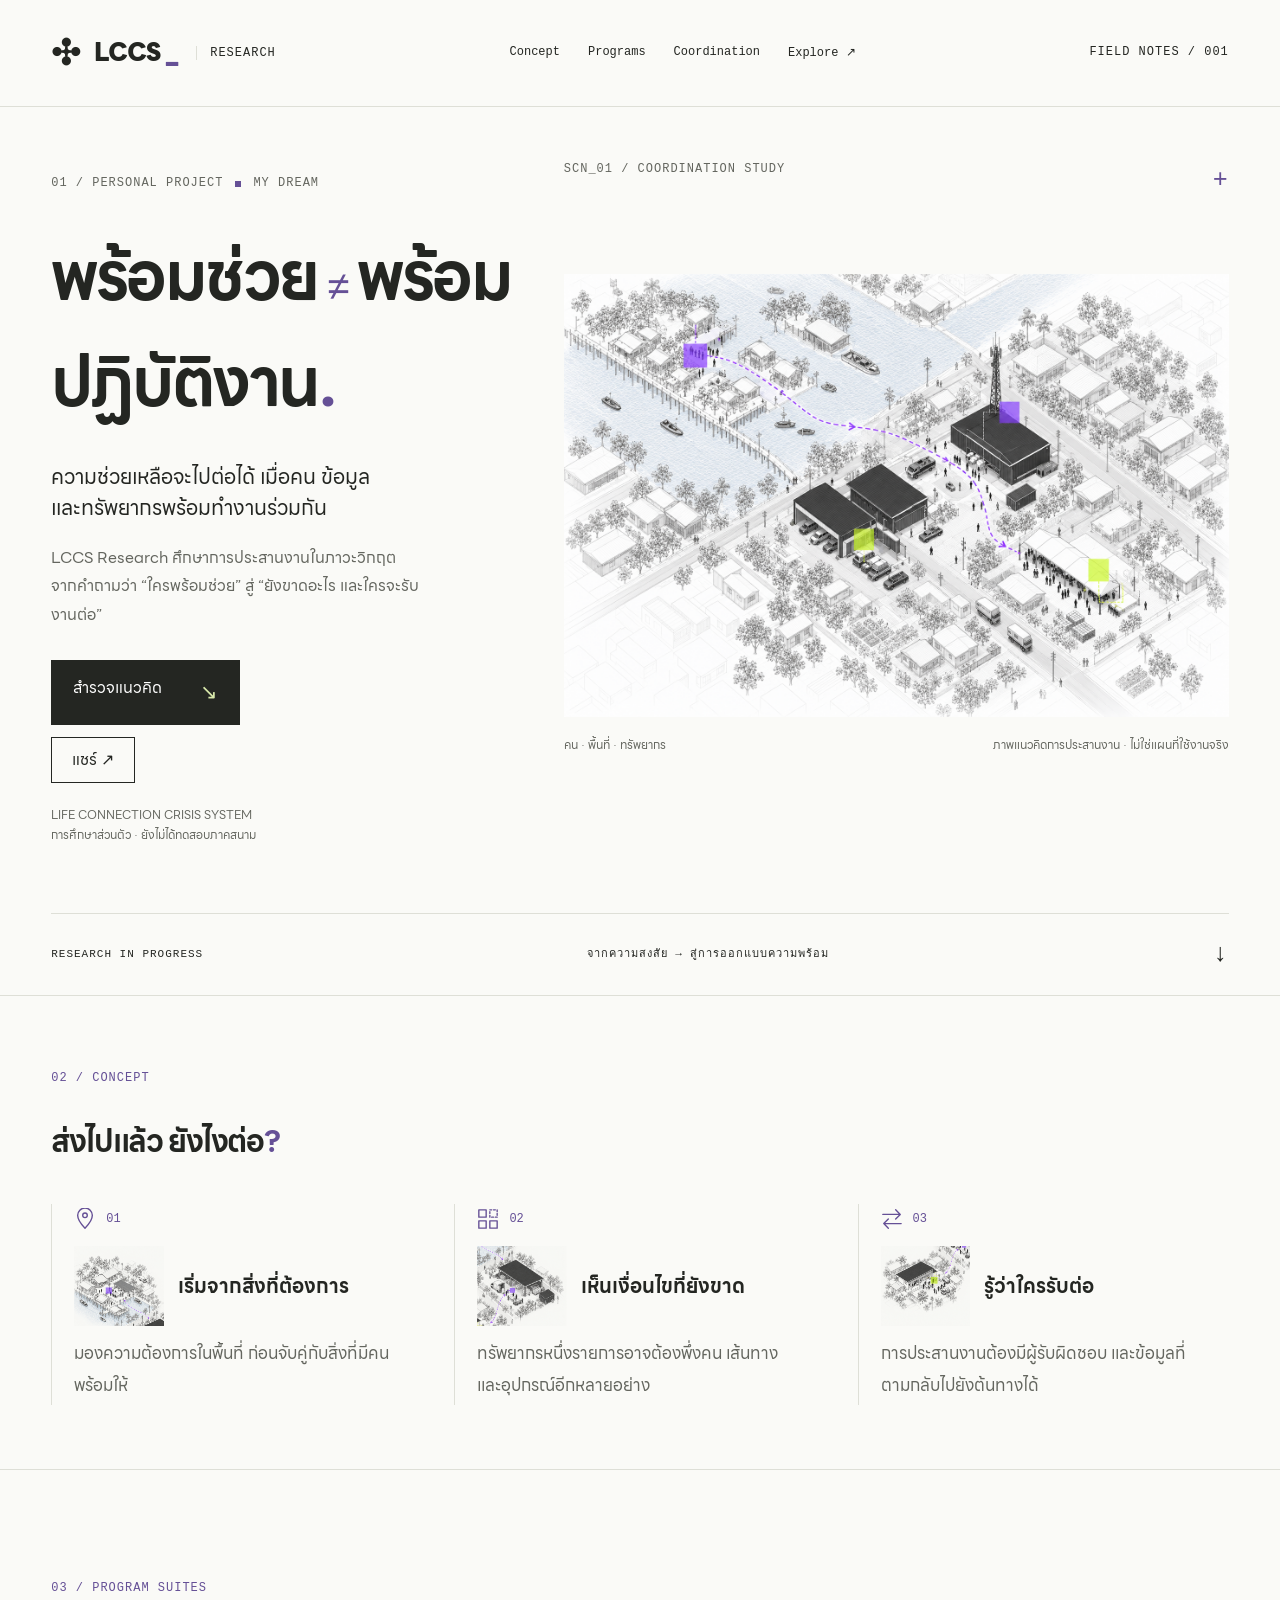
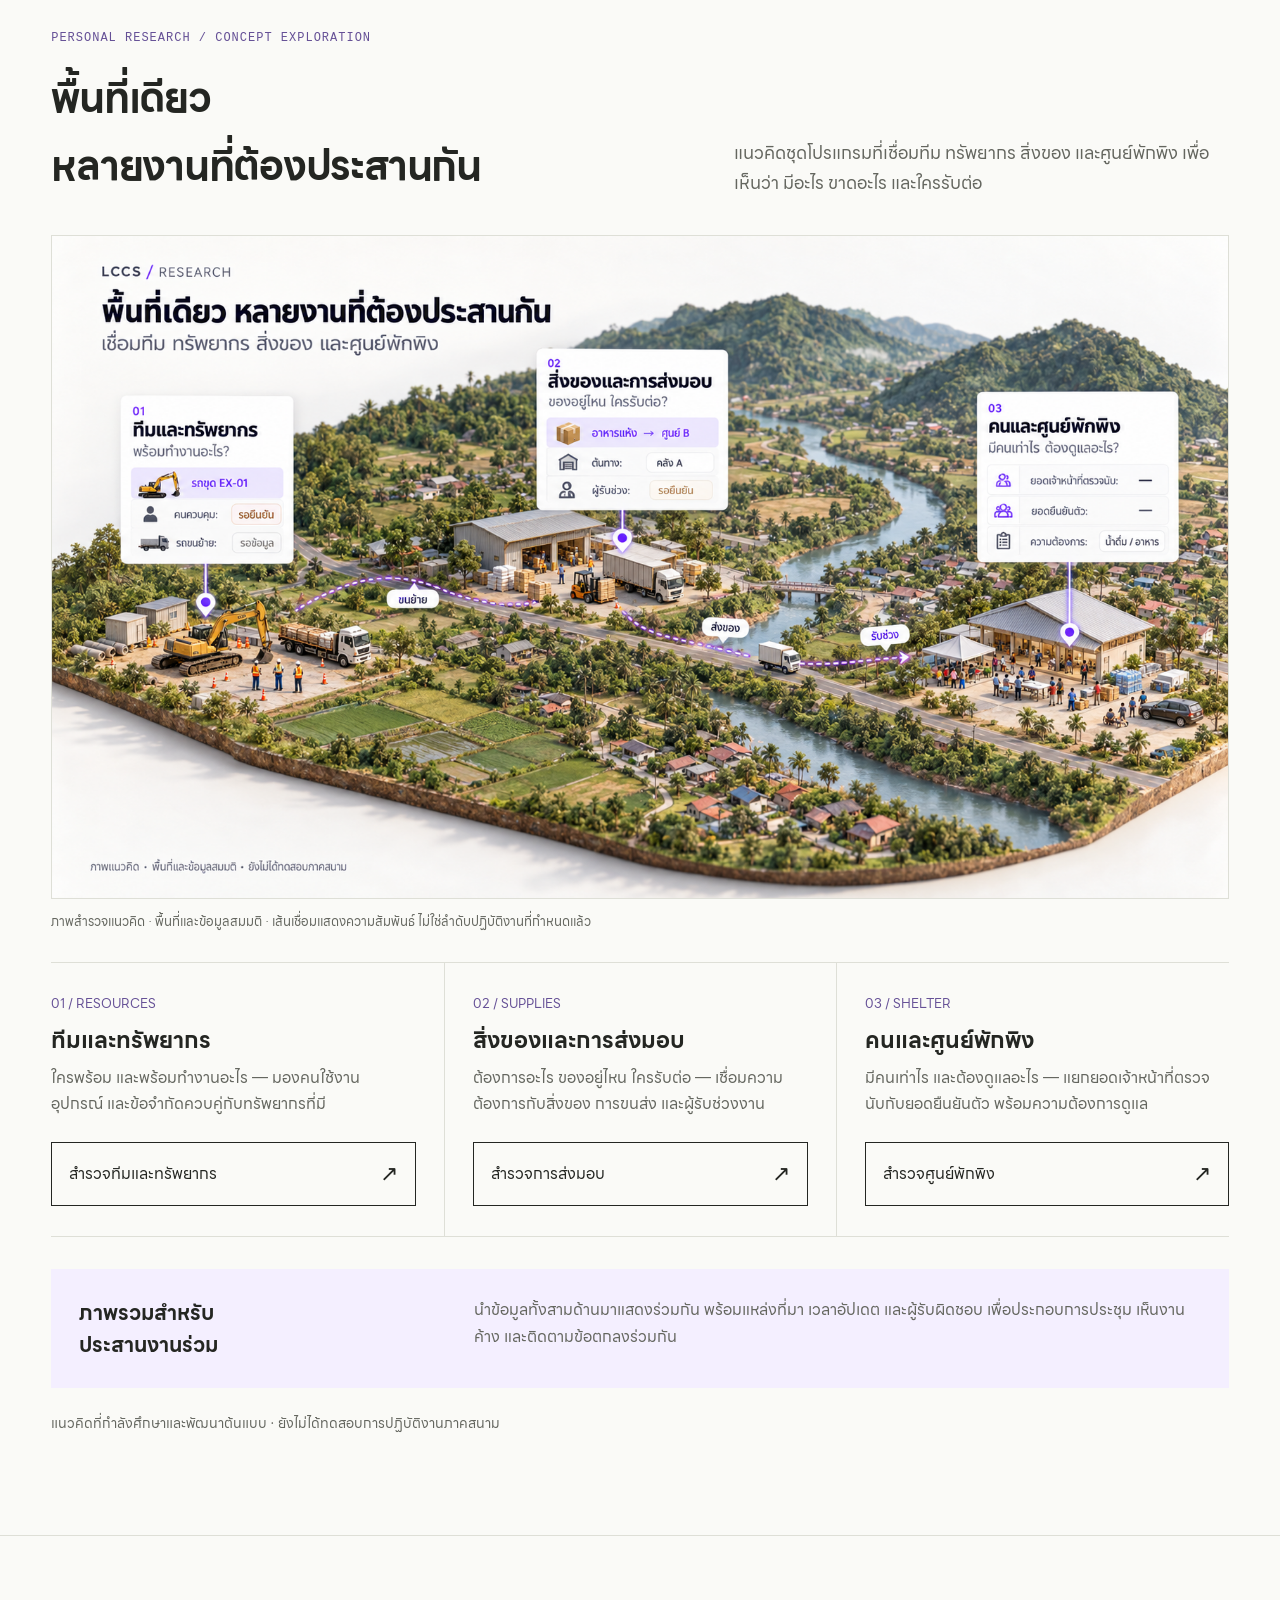
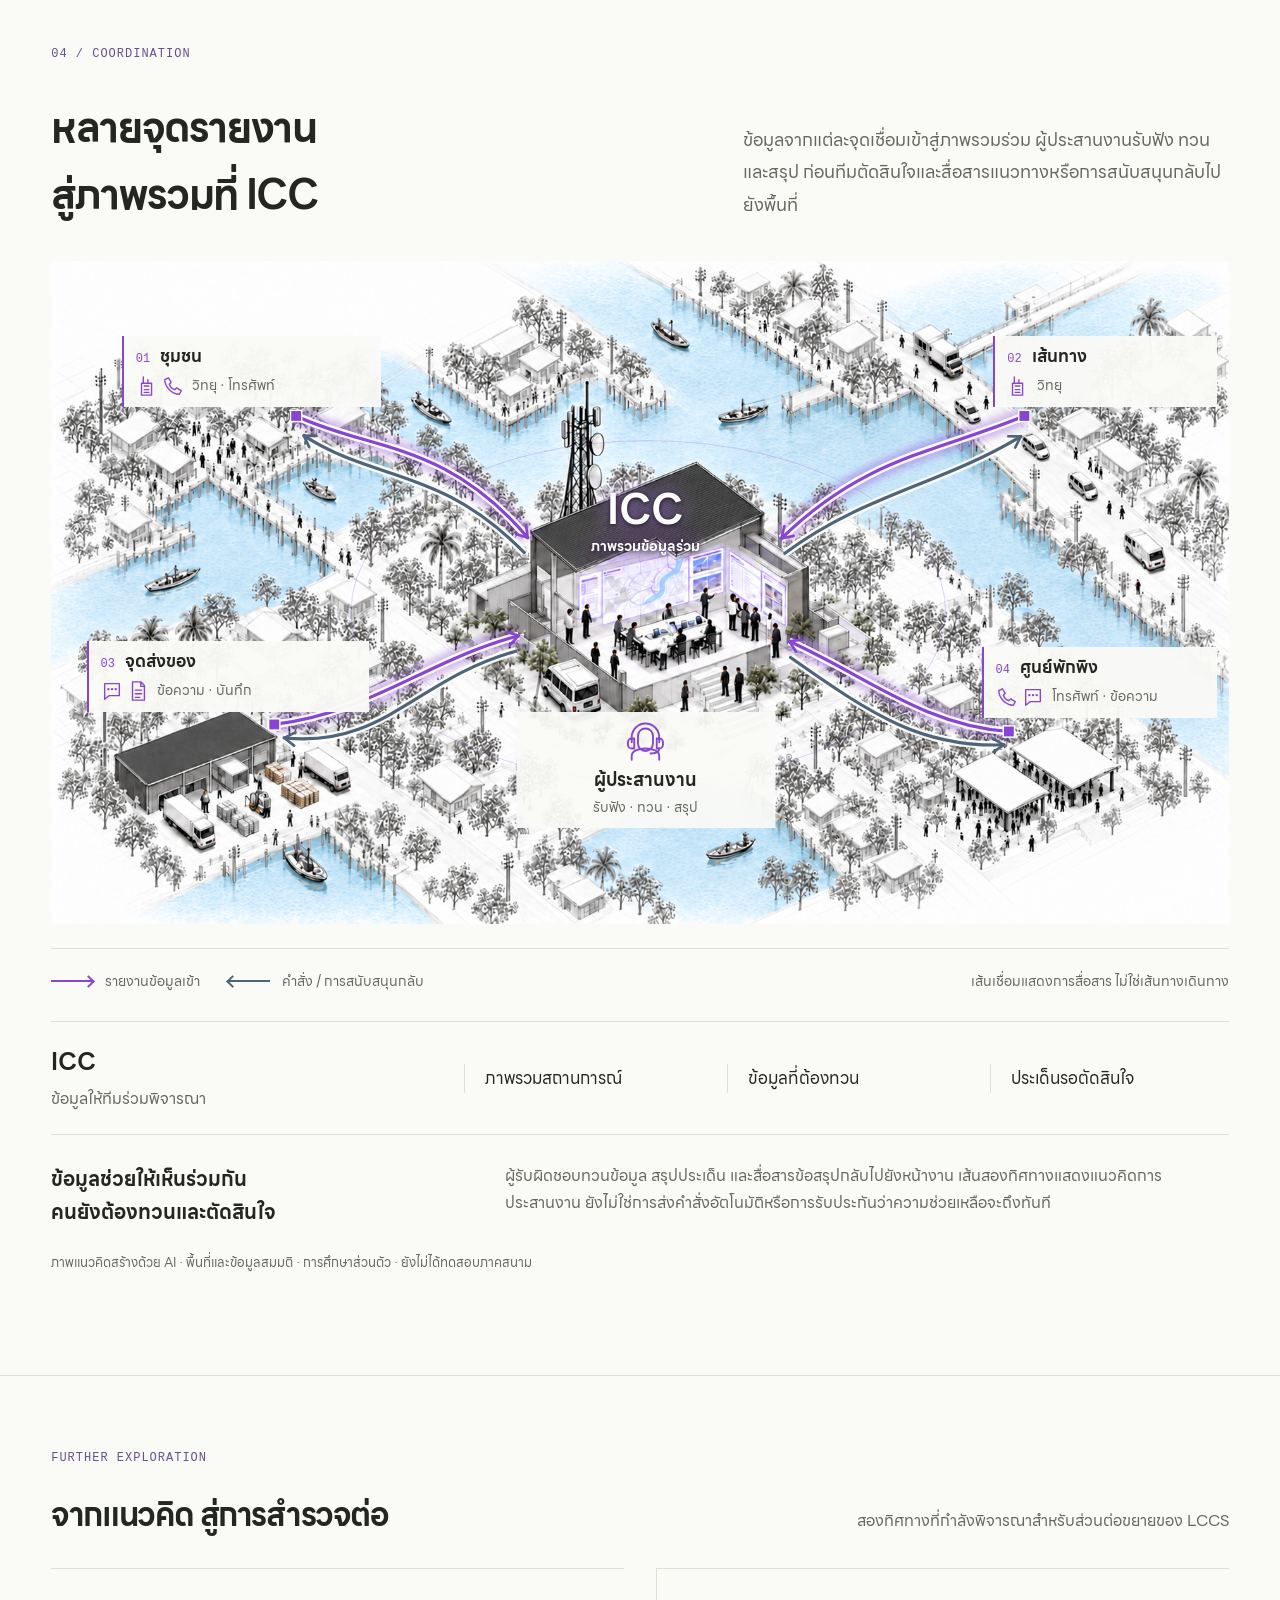
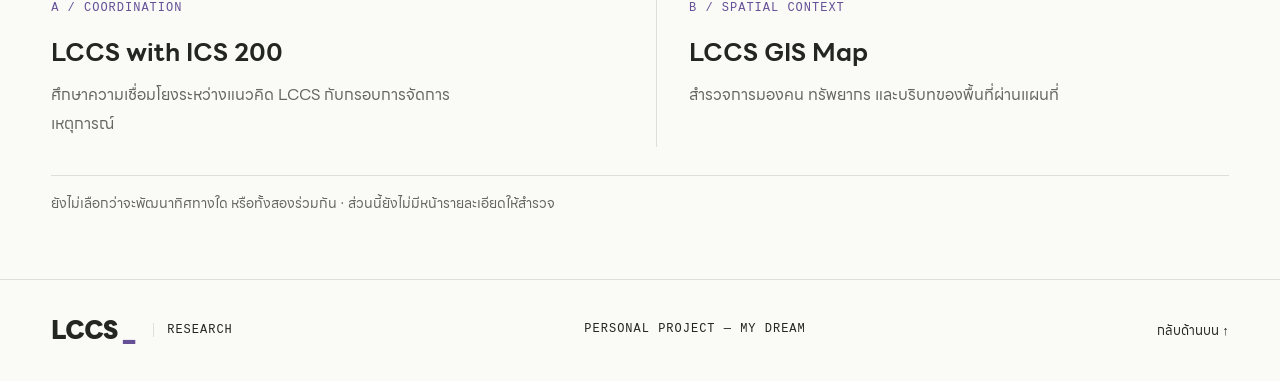
==== commit 5b1159d7: "Center ICC and add bidirectional coordination flows" ====
--- a/index.html
+++ b/index.html
@@ -21,7 +21,7 @@
 <meta name="twitter:image" content="https://vagueslim.github.io/LLCS/research/assets/community.png">
 <link rel="icon" href="data:,"><link rel="stylesheet" href="research/styles.css">
 <link rel="stylesheet" href="research/program-suites.css">
-<link rel="stylesheet" href="research/coordination.css">
+<link rel="stylesheet" href="research/coordination.css?v=hub-20261028">
 <link rel="stylesheet" href="research/closing.css">
 </head>
 <body>
@@ -51,7 +51,7 @@
   <div class="section-label">04 / COORDINATION</div>
   <div class="coord-heading">
     <h2 id="coord-title">หลายจุดรายงาน<br>สู่ภาพรวมที่ ICC</h2>
-    <p>ข่าวจากหน้างานมาหลายช่องทาง ผู้ประสานงานรับฟัง ทวน และสรุป เพื่อให้ทีมเห็นข้อมูลร่วมกัน ก่อนสื่อสารกลับไปยังพื้นที่</p>
+    <p>ข้อมูลจากแต่ละจุดเชื่อมเข้าสู่ภาพรวมร่วม ผู้ประสานงานรับฟัง ทวน และสรุป ก่อนทีมตัดสินใจและสื่อสารแนวทางหรือการสนับสนุนกลับไปยังพื้นที่</p>
   </div>
   <svg class="coord-symbols" xmlns="http://www.w3.org/2000/svg" aria-hidden="true" focusable="false">
     <defs>
@@ -65,47 +65,56 @@
   <figure class="coord-figure" aria-labelledby="coord-title" aria-describedby="coord-caption coord-scope">
     <div class="coord-scene">
       <div class="coord-art">
-        <img src="research/assets/coordination-map-base.png" width="1672" height="941" loading="lazy" alt="ภาพแนวคิดชุมชนริมน้ำ เส้นทาง จุดส่งของ และศูนย์พักพิง อยู่ในพื้นที่เดียวกับอาคารประชุม ICC">
+        <img src="research/assets/coord-hub-base.png" width="1672" height="941" loading="lazy" alt="ภาพแนวคิดห้องประชุม ICC พร้อมจอภาพรวมอยู่กลางชุมชน โดยมีชุมชน เส้นทาง จุดส่งของ และศูนย์พักพิงล้อมรอบ">
         <svg class="coord-routes" viewBox="0 0 1672 941" aria-hidden="true" focusable="false">
           <defs>
-            <marker id="coord-report-arrow" viewBox="0 0 10 10" refX="8" refY="5" markerWidth="6" markerHeight="6" orient="auto-start-reverse"><path d="m1 1 7 4-7 4" fill="none" stroke="#8953d1" stroke-width="1.6" stroke-linecap="round" stroke-linejoin="round"/></marker>
-            <marker id="coord-reply-arrow" viewBox="0 0 10 10" refX="8" refY="5" markerWidth="6" markerHeight="6" orient="auto-start-reverse"><path d="m1 1 7 4-7 4" fill="none" stroke="#5e6365" stroke-width="1.6" stroke-linecap="round" stroke-linejoin="round"/></marker>
-            <path id="coord-path-community" d="M196 295 C360 360 450 270 630 330 S960 430 1110 508"/>
-            <path id="coord-path-road" d="M850 280 C950 300 1020 390 1110 496"/>
-            <path id="coord-path-supply" d="M234 734 C310 825 490 815 520 670 C570 535 860 490 1110 525"/>
-            <path id="coord-path-shelter" d="M818 781 C770 750 760 670 805 620 S1010 555 1110 541"/>
-            <path id="coord-path-return" d="M1470 620 C1450 695 1210 665 1110 770 S955 875 818 781"/>
+            <marker id="coord-report-arrow" viewBox="0 0 12 12" refX="10" refY="6" markerWidth="5" markerHeight="5" orient="auto"><path d="M2 1 10 6 2 11" fill="none" stroke="#8845d4" stroke-width="2" stroke-linecap="round" stroke-linejoin="round"/></marker>
+            <marker id="coord-reply-arrow" viewBox="0 0 12 12" refX="10" refY="6" markerWidth="5" markerHeight="5" orient="auto"><path d="M2 1 10 6 2 11" fill="none" stroke="#4e6478" stroke-width="2" stroke-linecap="round" stroke-linejoin="round"/></marker>
+            <filter id="coord-glow" x="-50%" y="-50%" width="200%" height="200%"><feGaussianBlur stdDeviation="5"/></filter>
           </defs>
-          <g class="coord-route-halo"><use href="#coord-path-community"/><use href="#coord-path-road"/><use href="#coord-path-supply"/><use href="#coord-path-shelter"/><use href="#coord-path-return"/></g>
-          <g class="coord-route" marker-end="url(#coord-report-arrow)"><use href="#coord-path-community"/><use href="#coord-path-road"/><use href="#coord-path-supply"/><use href="#coord-path-shelter"/></g>
-          <path class="coord-route coord-route--handoff" d="M1335 526 Q1380 526 1405 556" marker-end="url(#coord-report-arrow)"/>
-          <use class="coord-route coord-route--reply" href="#coord-path-return" marker-end="url(#coord-reply-arrow)"/>
-          <g class="coord-map-pins"><rect x="190" y="289" width="12" height="12"/><rect x="844" y="274" width="12" height="12"/><rect x="228" y="728" width="12" height="12"/><rect x="812" y="775" width="12" height="12"/></g>
+          <ellipse class="coord-orbit" cx="848" cy="497" rx="422" ry="242"/>
+          <g class="coord-route-glow" filter="url(#coord-glow)">
+            <path d="M348 220 C455 270 560 255 677 393"/><path d="M1382 220 C1260 271 1157 277 1037 394"/><path d="M317 658 C458 640 532 567 664 532"/><path d="M1360 668 C1240 660 1157 589 1048 540"/>
+          </g>
+          <g class="coord-route-halo">
+            <path d="M348 220 C455 270 560 255 677 393"/><path d="M1382 220 C1260 271 1157 277 1037 394"/><path d="M317 658 C458 640 532 567 664 532"/><path d="M1360 668 C1240 660 1157 589 1048 540"/>
+            <path d="M672 414 C552 292 461 314 359 248"/><path d="M1042 415 C1153 332 1265 317 1377 249"/><path d="M660 554 C519 593 472 692 331 677"/><path d="M1050 563 C1168 646 1237 691 1353 687"/>
+          </g>
+          <g class="coord-route-lines">
+            <path id="coord-report-community" class="coord-report-path" data-source="community" d="M348 220 C455 270 560 255 677 393" marker-end="url(#coord-report-arrow)"/>
+            <path id="coord-report-road" class="coord-report-path" data-source="road" d="M1382 220 C1260 271 1157 277 1037 394" marker-end="url(#coord-report-arrow)"/>
+            <path id="coord-report-supply" class="coord-report-path" data-source="supply" d="M317 658 C458 640 532 567 664 532" marker-end="url(#coord-report-arrow)"/>
+            <path id="coord-report-shelter" class="coord-report-path" data-source="shelter" d="M1360 668 C1240 660 1157 589 1048 540" marker-end="url(#coord-report-arrow)"/>
+            <path id="coord-reply-community" class="coord-reply-path" data-source="community" d="M672 414 C552 292 461 314 359 248" marker-end="url(#coord-reply-arrow)"/>
+            <path id="coord-reply-road" class="coord-reply-path" data-source="road" d="M1042 415 C1153 332 1265 317 1377 249" marker-end="url(#coord-reply-arrow)"/>
+            <path id="coord-reply-supply" class="coord-reply-path" data-source="supply" d="M660 554 C519 593 472 692 331 677" marker-end="url(#coord-reply-arrow)"/>
+            <path id="coord-reply-shelter" class="coord-reply-path" data-source="shelter" d="M1050 563 C1168 646 1237 691 1353 687" marker-end="url(#coord-reply-arrow)"/>
+          </g>
+          <g class="coord-map-pins"><rect x="340" y="212" width="16" height="16"/><rect x="1374" y="212" width="16" height="16"/><rect x="309" y="650" width="16" height="16"/><rect x="1352" y="660" width="16" height="16"/></g>
           <g class="coord-map-key">
-            <circle cx="196" cy="295" r="35"/><text x="196" y="295">1</text>
-            <circle cx="850" cy="280" r="35"/><text x="850" y="280">2</text>
-            <circle cx="234" cy="734" r="35"/><text x="234" y="734">3</text>
-            <circle cx="818" cy="781" r="35"/><text x="818" y="781">4</text>
-            <use href="#coord-headset" x="1182" y="480" width="85" height="85"/>
-            <rect x="1375" y="337" width="140" height="70" rx="2"/><text x="1445" y="372" class="coord-map-icc">ICC</text>
+            <circle cx="348" cy="190" r="42"/><text x="348" y="190">1</text>
+            <circle cx="1382" cy="190" r="42"/><text x="1382" y="190">2</text>
+            <circle cx="287" cy="615" r="42"/><text x="287" y="615">3</text>
+            <circle cx="1390" cy="625" r="42"/><text x="1390" y="625">4</text>
           </g>
         </svg>
+        <p class="coord-hub-title" aria-hidden="true">ICC<span>ภาพรวมข้อมูลร่วม</span></p>
       </div>
-      <p class="coord-mobile-label">จุดรายงานในพื้นที่ / 01–04</p>
-      <ol class="coord-sources" aria-label="จุดรายงานและช่องทางสื่อสาร">
-        <li class="coord-source" style="--x:11.7225%;--y:31.3496%">
+      <p class="coord-mobile-label">จุดรายงานรอบ ICC / 01–04</p>
+      <ol class="coord-sources" aria-label="จุดรายงานที่รับและส่งข้อมูลกับ ICC">
+        <li class="coord-source" style="--x:6%;--y:22%;--w:22%">
           <h3><span class="coord-number">01</span> ชุมชน</h3>
           <p><span class="coord-channel-icons" aria-hidden="true"><svg class="coord-icon"><use href="#coord-radio"/></svg><svg class="coord-icon"><use href="#coord-phone"/></svg></span>วิทยุ · โทรศัพท์</p>
         </li>
-        <li class="coord-source" style="--x:50.8373%;--y:29.7556%">
+        <li class="coord-source" style="--x:80%;--y:22%;--w:19%">
           <h3><span class="coord-number">02</span> เส้นทาง</h3>
           <p><svg class="coord-icon" aria-hidden="true"><use href="#coord-radio"/></svg>วิทยุ</p>
         </li>
-        <li class="coord-source" style="--x:13.9952%;--y:78.0021%">
+        <li class="coord-source" style="--x:3%;--y:68%;--w:24%">
           <h3><span class="coord-number">03</span> จุดส่งของ</h3>
           <p><span class="coord-channel-icons" aria-hidden="true"><svg class="coord-icon"><use href="#coord-message"/></svg><svg class="coord-icon"><use href="#coord-note"/></svg></span>ข้อความ · บันทึก</p>
         </li>
-        <li class="coord-source" style="--x:48.9234%;--y:82.9968%">
+        <li class="coord-source" style="--x:79%;--y:69%;--w:20%">
           <h3><span class="coord-number">04</span> ศูนย์พักพิง</h3>
           <p><span class="coord-channel-icons" aria-hidden="true"><svg class="coord-icon"><use href="#coord-phone"/></svg><svg class="coord-icon"><use href="#coord-message"/></svg></span>โทรศัพท์ · ข้อความ</p>
         </li>
@@ -115,19 +124,17 @@
         <h3>ผู้ประสานงาน</h3>
         <p>รับฟัง · ทวน · สรุป</p>
       </div>
-      <p class="coord-hub-title" aria-hidden="true">ICC</p>
-      <div class="coord-hub">
-        <h3>ICC <span>ข้อมูลให้ทีมร่วมพิจารณา</span></h3>
-        <ul><li>ภาพรวมสถานการณ์</li><li>ข้อมูลที่ต้องทวน</li><li>ประเด็นรอตัดสินใจ</li></ul>
-      </div>
-      <p class="coord-return"><span aria-hidden="true">↶</span>สื่อสารกลับไปยังจุดรายงาน</p>
     </div>
     <figcaption class="coord-legend" id="coord-caption">
-      <span class="coord-legend-items"><span><i class="coord-swatch" aria-hidden="true"></i>รายงานข้อมูล</span><span><i class="coord-swatch coord-swatch--reply" aria-hidden="true"></i>สื่อสารกลับ</span></span>
+      <span class="coord-legend-items"><span><i class="coord-swatch" aria-hidden="true"></i>รายงานข้อมูลเข้า</span><span><i class="coord-swatch coord-swatch--reply" aria-hidden="true"></i>คำสั่ง / การสนับสนุนกลับ</span></span>
       <span>เส้นเชื่อมแสดงการสื่อสาร ไม่ใช่เส้นทางเดินทาง</span>
     </figcaption>
   </figure>
-  <aside class="coord-boundary"><h3>ข้อมูลช่วยให้เห็นร่วมกัน<br>คนยังต้องทวนและตัดสินใจ</h3><p>นี่คือแนวคิดการประสานงาน ไม่ใช่การดึงเสียงวิทยุเข้าระบบอัตโนมัติ ผู้รับผิดชอบยังต้องทวนข้อมูล สรุปประเด็น และสื่อสารสิ่งที่ทีมตกลงกลับไปยังหน้างาน</p></aside>
+  <div class="coord-hub">
+    <h3>ICC <span>ข้อมูลให้ทีมร่วมพิจารณา</span></h3>
+    <ul><li>ภาพรวมสถานการณ์</li><li>ข้อมูลที่ต้องทวน</li><li>ประเด็นรอตัดสินใจ</li></ul>
+  </div>
+  <aside class="coord-boundary"><h3>ข้อมูลช่วยให้เห็นร่วมกัน<br>คนยังต้องทวนและตัดสินใจ</h3><p>ผู้รับผิดชอบทวนข้อมูล สรุปประเด็น และสื่อสารข้อสรุปกลับไปยังหน้างาน เส้นสองทิศทางแสดงแนวคิดการประสานงาน ยังไม่ใช่การส่งคำสั่งอัตโนมัติหรือการรับประกันว่าความช่วยเหลือจะถึงทันที</p></aside>
   <p class="coord-status" id="coord-scope">ภาพแนวคิดสร้างด้วย AI · พื้นที่และข้อมูลสมมติ · การศึกษาส่วนตัว · ยังไม่ได้ทดสอบภาคสนาม</p>
 </section>
 <section id="explore-next" class="section" aria-labelledby="explore-title">
--- a/research/coordination.css
+++ b/research/coordination.css
@@ -1,6 +1,6 @@
-/* Section 4: HTML labels over a text-free architectural illustration.
-   Keep #safety so existing links remain valid. Coordinates share the SVG viewBox. */
-#safety.coordination { display:block; --report:#8953d1; --reply:#5e6365; }
+/* Central ICC. All labels and the eight communication paths are native HTML/SVG.
+   Static glow keeps both directions visible without motion or JavaScript. */
+#safety.coordination { display:block; --report:#8845d4; --reply:#4e6478; }
 #safety .section-label { margin-bottom:28px; }
 #safety .coord-heading { display:grid; grid-template-columns:1.35fr 1fr; align-items:end; gap:36px; margin-bottom:32px; }
 #safety .coord-heading h2 { font-size:clamp(32px,3.2vw,56px); line-height:1.65; margin:0; }
@@ -8,89 +8,81 @@
 #safety .coord-figure { margin:0; }
 #safety .coord-scene { position:relative; isolation:isolate; }
 #safety .coord-art { position:relative; aspect-ratio:1672/941; }
-#safety .coord-art > img { width:100%; height:auto; display:block; mix-blend-mode:multiply; }
-#safety .coord-routes { position:absolute; inset:0; width:100%; height:100%; overflow:visible; pointer-events:none; }
-#safety .coord-route { fill:none; stroke:var(--report); stroke-width:2; stroke-dasharray:7 6; stroke-linecap:round; vector-effect:non-scaling-stroke; }
-#safety .coord-route--reply { stroke:var(--reply); stroke-dasharray:6 6; }
-#safety .coord-route-halo { fill:none; stroke:var(--paper); stroke-width:6; opacity:.94; vector-effect:non-scaling-stroke; }
-#safety .coord-route--handoff { stroke-dasharray:none; }
+#safety .coord-art > img { display:block; width:100%; height:auto; mix-blend-mode:multiply; }
+#safety .coord-routes { position:absolute; inset:0; width:100%; height:100%; pointer-events:none; }
+#safety .coord-orbit { fill:none; stroke:var(--report); stroke-width:1; opacity:.22; vector-effect:non-scaling-stroke; }
+#safety .coord-route-lines path { fill:none; stroke-width:3.2; stroke-linecap:round; vector-effect:non-scaling-stroke; }
+#safety .coord-report-path { stroke:var(--report); }
+#safety .coord-reply-path { stroke:var(--reply); }
+#safety .coord-route-halo { fill:none; stroke:#fff; stroke-width:8; opacity:.94; }
+#safety .coord-route-glow { fill:none; stroke:var(--report); stroke-width:18; opacity:.35; }
+#safety .coord-route-halo path,#safety .coord-route-glow path { vector-effect:non-scaling-stroke; }
+#safety .coord-map-pins { fill:var(--report); stroke:#fff; stroke-width:2; }
 #safety .coord-map-key { display:none; }
-#safety .coord-map-pins { fill:var(--report); stroke:var(--paper); stroke-width:2; }
 #safety .coord-sources { list-style:none; padding:0; margin:0; }
-#safety .coord-source { position:absolute; left:var(--x); top:var(--y); transform:translateY(-100%); max-width:260px; border-left:2px solid var(--report); padding:6px 12px 24px; background:linear-gradient(90deg,rgba(250,250,247,.97) 78%,rgba(250,250,247,.8)); }
-#safety .coord-source h3 { display:flex; gap:10px; align-items:baseline; margin:0 0 4px; font-size:clamp(17px,1.25vw,23px); line-height:1.6; }
-#safety .coord-number { font:12px monospace; color:var(--purple); }
-#safety .coord-source p { display:flex; align-items:center; gap:9px; font-size:clamp(14px,1vw,17px); color:var(--muted); margin:0; line-height:1.7; }
-#safety .coord-icon { width:22px; height:22px; flex-shrink:0; fill:none; stroke:currentColor; stroke-width:1.5; stroke-linecap:round; stroke-linejoin:round; color:var(--purple); }
-#safety .coord-channel-icons { display:flex; gap:5px; }
-#safety .coord-person { position:absolute; left:67.3%; top:50.3%; width:12.4%; text-align:center; background:rgba(250,250,247,.93); padding:8px 6px; }
-#safety .coord-person > .coord-icon { width:42px; height:42px; display:block; margin:0 auto 5px; }
-#safety .coord-person h3 { font-size:clamp(18px,1.3vw,24px); margin:0; line-height:1.6; }
-#safety .coord-person p { font-size:clamp(14px,1vw,17px); margin:2px 0 0; color:var(--muted); }
-#safety .coord-hub { position:absolute; left:80%; right:1%; top:74%; padding:8px 12px; border-left:1px solid var(--line); background:rgba(250,250,247,.96); }
-#safety .coord-hub h3 { margin:0; font-size:22px; line-height:1.4; }
-#safety .coord-hub h3 span { display:block; font-size:14px; font-weight:400; color:var(--muted); margin:5px 0 10px; }
-#safety .coord-hub ul { list-style:none; padding:0; margin:0; }
-#safety .coord-hub li { font-size:clamp(14px,1vw,17px); line-height:1.8; border-top:1px solid var(--line); padding:4px 0; }
-#safety .coord-hub-title { position:absolute; top:34%; left:83%; margin:0; font-size:clamp(24px,2vw,34px); font-weight:700; padding:0 8px; background:var(--paper); }
-#safety .coord-return { position:absolute; top:92%; left:57%; max-width:22%; font-size:14px; line-height:1.7; margin:0; color:var(--reply); background:rgba(250,250,247,.96); padding:4px 10px; }
-#safety .coord-return span { margin-right:6px; }
-#safety .coord-legend { position:static; display:flex; justify-content:space-between; gap:18px 30px; align-items:center; flex-wrap:wrap; font-family:Line,sans-serif; font-size:14px; line-height:1.75; letter-spacing:0; color:var(--muted); margin:24px 0 0; padding-top:20px; border-top:1px solid var(--line); }
+#safety .coord-source { position:absolute; left:var(--x); top:var(--y); width:var(--w); transform:translateY(-100%); border-left:2px solid var(--report); padding:7px 12px 9px; background:rgba(250,250,247,.96); }
+#safety .coord-source h3 { display:flex; align-items:baseline; gap:10px; margin:0 0 4px; font-size:clamp(17px,1.25vw,23px); line-height:1.6; }
+#safety .coord-number { color:var(--report); font:12px monospace; }
+#safety .coord-source p { display:flex; align-items:center; gap:8px; color:var(--muted); font-size:clamp(14px,1vw,17px); line-height:1.7; margin:0; }
+#safety .coord-channel-icons { display:flex; gap:4px; flex-shrink:0; }
+#safety .coord-icon { width:22px; height:22px; flex-shrink:0; fill:none; stroke:currentColor; stroke-width:1.5; stroke-linecap:round; stroke-linejoin:round; color:var(--report); }
+#safety .coord-hub-title { position:absolute; top:34%; left:50.5%; transform:translateX(-50%); width:23%; text-align:center; margin:0; color:#fff; text-shadow:0 1px 5px #18151d,0 0 18px #a16ae6; font-size:clamp(28px,3.2vw,58px); line-height:1.15; font-weight:700; }
+#safety .coord-hub-title span { display:block; margin-top:5px; font-size:clamp(14px,1.1vw,20px); }
+#safety .coord-person { position:absolute; left:50.5%; top:68%; transform:translateX(-50%); width:22%; text-align:center; padding:9px 10px; background:rgba(250,250,247,.94); }
+#safety .coord-person > .coord-icon { width:40px; height:40px; display:block; margin:0 auto 5px; }
+#safety .coord-person h3 { font-size:clamp(18px,1.35vw,25px); line-height:1.6; margin:0; }
+#safety .coord-person p { font-size:clamp(14px,1vw,17px); line-height:1.6; margin:2px 0 0; color:var(--muted); }
+#safety .coord-legend { position:static; display:flex; align-items:center; justify-content:space-between; gap:18px 30px; flex-wrap:wrap; font-family:Line,sans-serif; font-size:14px; line-height:1.75; letter-spacing:0; color:var(--muted); margin-top:24px; padding-top:20px; border-top:1px solid var(--line); }
 #safety .coord-legend-items { display:flex; flex-wrap:wrap; gap:12px 28px; }
-#safety .coord-legend-items > span { display:inline-flex; align-items:center; gap:10px; }
-#safety .coord-swatch { width:36px; display:inline-block; border-top:2px dashed var(--report); position:relative; }
-#safety .coord-swatch::after { content:""; width:6px; height:6px; border-top:2px solid var(--report); border-right:2px solid var(--report); transform:rotate(45deg); position:absolute; right:0; top:-4px; }
+#safety .coord-legend-items > span { display:inline-flex; align-items:center; gap:12px; }
+#safety .coord-swatch { width:42px; display:inline-block; border-top:2px solid var(--report); position:relative; }
+#safety .coord-swatch::after { content:""; width:7px; height:7px; border-top:2px solid var(--report); border-right:2px solid var(--report); transform:rotate(45deg); position:absolute; right:0; top:-5px; }
 #safety .coord-swatch--reply { border-color:var(--reply); }
-#safety .coord-swatch--reply::after { border-color:var(--reply); }
-#safety .coord-boundary { display:grid; grid-template-columns:1fr 1.7fr; gap:28px; border-top:1px solid var(--line); margin-top:28px; padding-top:24px; }
+#safety .coord-swatch--reply::after { left:0; right:auto; border-color:var(--reply); transform:rotate(-135deg); }
+#safety .coord-hub { display:grid; grid-template-columns:1fr 2fr; gap:30px; padding:24px 0; margin-top:28px; border-block:1px solid var(--line); }
+#safety .coord-hub h3 { font-size:24px; line-height:1.4; margin:0; }
+#safety .coord-hub h3 span { display:block; color:var(--muted); font-size:16px; font-weight:400; margin-top:8px; }
+#safety .coord-hub ul { list-style:none; display:grid; grid-template-columns:repeat(3,minmax(0,1fr)); gap:24px; align-items:center; padding:0; margin:0; }
+#safety .coord-hub li { font-size:17px; line-height:1.7; padding-left:20px; border-left:1px solid var(--line); }
+#safety .coord-boundary { display:grid; grid-template-columns:1fr 1.7fr; gap:28px; margin-top:28px; }
 #safety .coord-boundary h3 { font-size:20px; margin:0; }
 #safety .coord-boundary p { color:var(--muted); font-size:16px; margin:0; max-width:70ch; }
-#safety .coord-status { font-size:13px; line-height:1.8; color:var(--muted); margin:22px 0 0; }
+#safety .coord-status { color:var(--muted); font-size:13px; line-height:1.8; margin:22px 0 0; }
 #safety .coord-mobile-label { display:none; }
 #safety .coord-symbols { position:absolute; width:0; height:0; overflow:hidden; }
-@media(min-width:1200px) and (max-width:1350px) {
-  #safety .coord-legend { margin-top:48px; }
-}
 
-/* The map remains a spatial overview. The same HTML labels flow beneath it
-   on smaller screens, so readers never have to zoom tiny raster text. */
+/* Keep the entire spatial overview. The same source labels reflow into a
+   readable numbered key below it on tablet/mobile, preserving DOM order. */
 @media(max-width:1199px) {
   #safety .coord-heading { grid-template-columns:1fr; gap:18px; }
   #safety .coord-heading p { max-width:60ch; font-size:17px; }
   #safety .coord-map-key { display:block; }
   #safety .coord-map-pins { display:none; }
-  #safety .coord-map-key circle,#safety .coord-map-key rect { fill:var(--paper); stroke:var(--report); stroke-width:2; vector-effect:non-scaling-stroke; }
-  #safety .coord-map-key text { fill:var(--ink); font-family:Line,sans-serif; font-size:48px; text-anchor:middle; dominant-baseline:central; }
-  #safety .coord-map-key .coord-map-icc { font-size:42px; }
-  #safety .coord-map-key use { fill:none; stroke:var(--purple); stroke-width:1.5; stroke-linecap:round; stroke-linejoin:round; }
-  #safety .coord-mobile-label { display:block; color:var(--purple); font-size:13px; margin:28px 0 14px; }
-  #safety .coord-sources { display:grid; grid-template-columns:repeat(2,minmax(0,1fr)); gap:20px 28px; padding-bottom:28px; border-bottom:1px solid var(--line); }
-  #safety .coord-source { position:relative; left:auto; top:auto; transform:none; max-width:none; padding:0 0 0 16px; background:none; }
+  #safety .coord-map-key circle { fill:var(--paper); stroke:var(--report); stroke-width:2; vector-effect:non-scaling-stroke; }
+  #safety .coord-map-key text { fill:var(--ink); font-family:Line,sans-serif; font-size:57px; text-anchor:middle; dominant-baseline:central; }
+  #safety .coord-hub-title { font-size:clamp(20px,3.8vw,42px); top:35.5%; }
+  #safety .coord-hub-title span { display:none; }
+  #safety .coord-mobile-label { display:block; color:var(--report); font-size:14px; margin:26px 0 18px; }
+  #safety .coord-sources { display:grid; grid-template-columns:repeat(2,minmax(0,1fr)); gap:24px 30px; }
+  #safety .coord-source { position:static; transform:none; width:auto; padding:0 0 0 14px; background:none; }
   #safety .coord-source h3 { font-size:22px; }
   #safety .coord-source p { font-size:16px; }
-  #safety .coord-person { position:relative; left:auto; top:auto; width:auto; max-width:400px; margin:46px auto 26px; padding:12px; background:none; }
-  #safety .coord-person::before { content:""; position:absolute; height:27px; border-left:2px dashed var(--report); left:50%; bottom:calc(100% + 6px); }
-  #safety .coord-person::after { content:""; position:absolute; width:7px; height:7px; border-right:2px solid var(--report); border-bottom:2px solid var(--report); transform:rotate(45deg); left:calc(50% - 3px); top:-13px; }
+  #safety .coord-person { position:static; transform:none; width:auto; padding:24px 0 0; margin-top:28px; border-top:1px solid var(--line); background:none; }
   #safety .coord-person h3 { font-size:24px; }
   #safety .coord-person p { font-size:17px; }
-  #safety .coord-hub { position:relative; left:auto; right:auto; top:auto; border:1px solid var(--line); padding:24px; background:none; }
-  #safety .coord-hub h3 { font-size:27px; }
-  #safety .coord-hub h3 span { font-size:17px; margin:8px 0 18px; }
-  #safety .coord-hub ul { display:grid; grid-template-columns:repeat(3,minmax(0,1fr)); gap:20px; }
-  #safety .coord-hub li { font-size:16px; padding-top:14px; }
-  #safety .coord-hub-title { display:none; }
-  #safety .coord-return { position:static; max-width:none; margin:18px 0 0; padding:14px 0; font-size:16px; border-block:1px solid var(--line); background:none; }
+  #safety .coord-hub { grid-template-columns:1fr; gap:22px; }
+  #safety .coord-hub li { padding:0; border:0; }
   #safety .coord-boundary { grid-template-columns:1fr; gap:12px; }
 }
 @media(max-width:600px) {
+  #safety .coord-heading { margin-bottom:24px; }
   #safety .coord-heading h2 { font-size:32px; }
-  #safety .coord-heading { margin-bottom:24px; }
-  #safety .coord-heading p { font-size:17px; }
+  #safety .coord-route-lines path { stroke-width:2; }
+  #safety .coord-route-halo { stroke-width:5; }
+  #safety .coord-orbit { opacity:.15; }
   #safety .coord-sources { grid-template-columns:1fr; gap:22px; }
-  #safety .coord-source h3 { font-size:22px; }
-  #safety .coord-hub { padding:20px; }
-  #safety .coord-hub ul { grid-template-columns:1fr; gap:6px; }
-  #safety .coord-hub li { padding-block:10px 3px; }
-  #safety .coord-legend { margin-top:18px; gap:16px; }
-  #safety .coord-legend-items { display:grid; gap:10px; }
+  #safety .coord-hub ul { grid-template-columns:1fr; gap:0; }
+  #safety .coord-hub li { border-top:1px solid var(--line); padding:12px 0; }
+  #safety .coord-legend { margin-top:24px; gap:16px; }
+  #safety .coord-legend-items { display:grid; gap:12px; }
 }
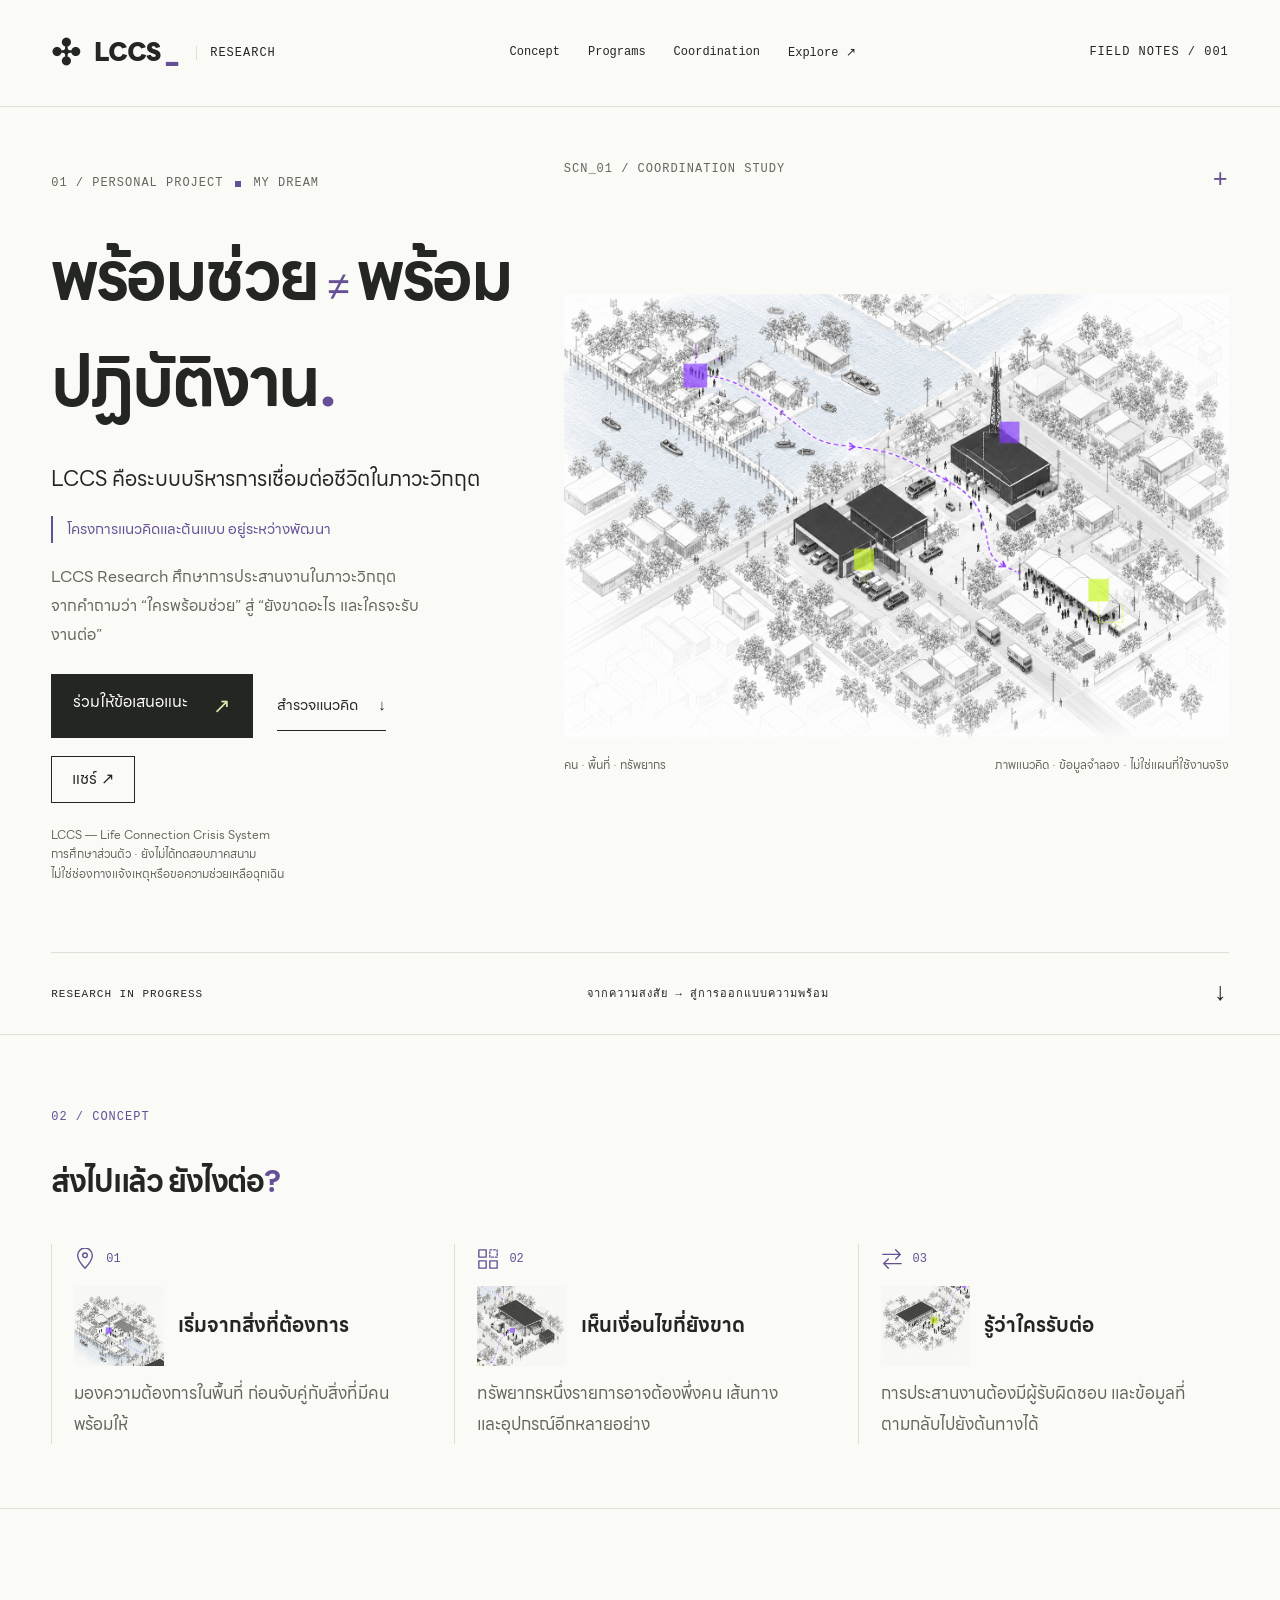
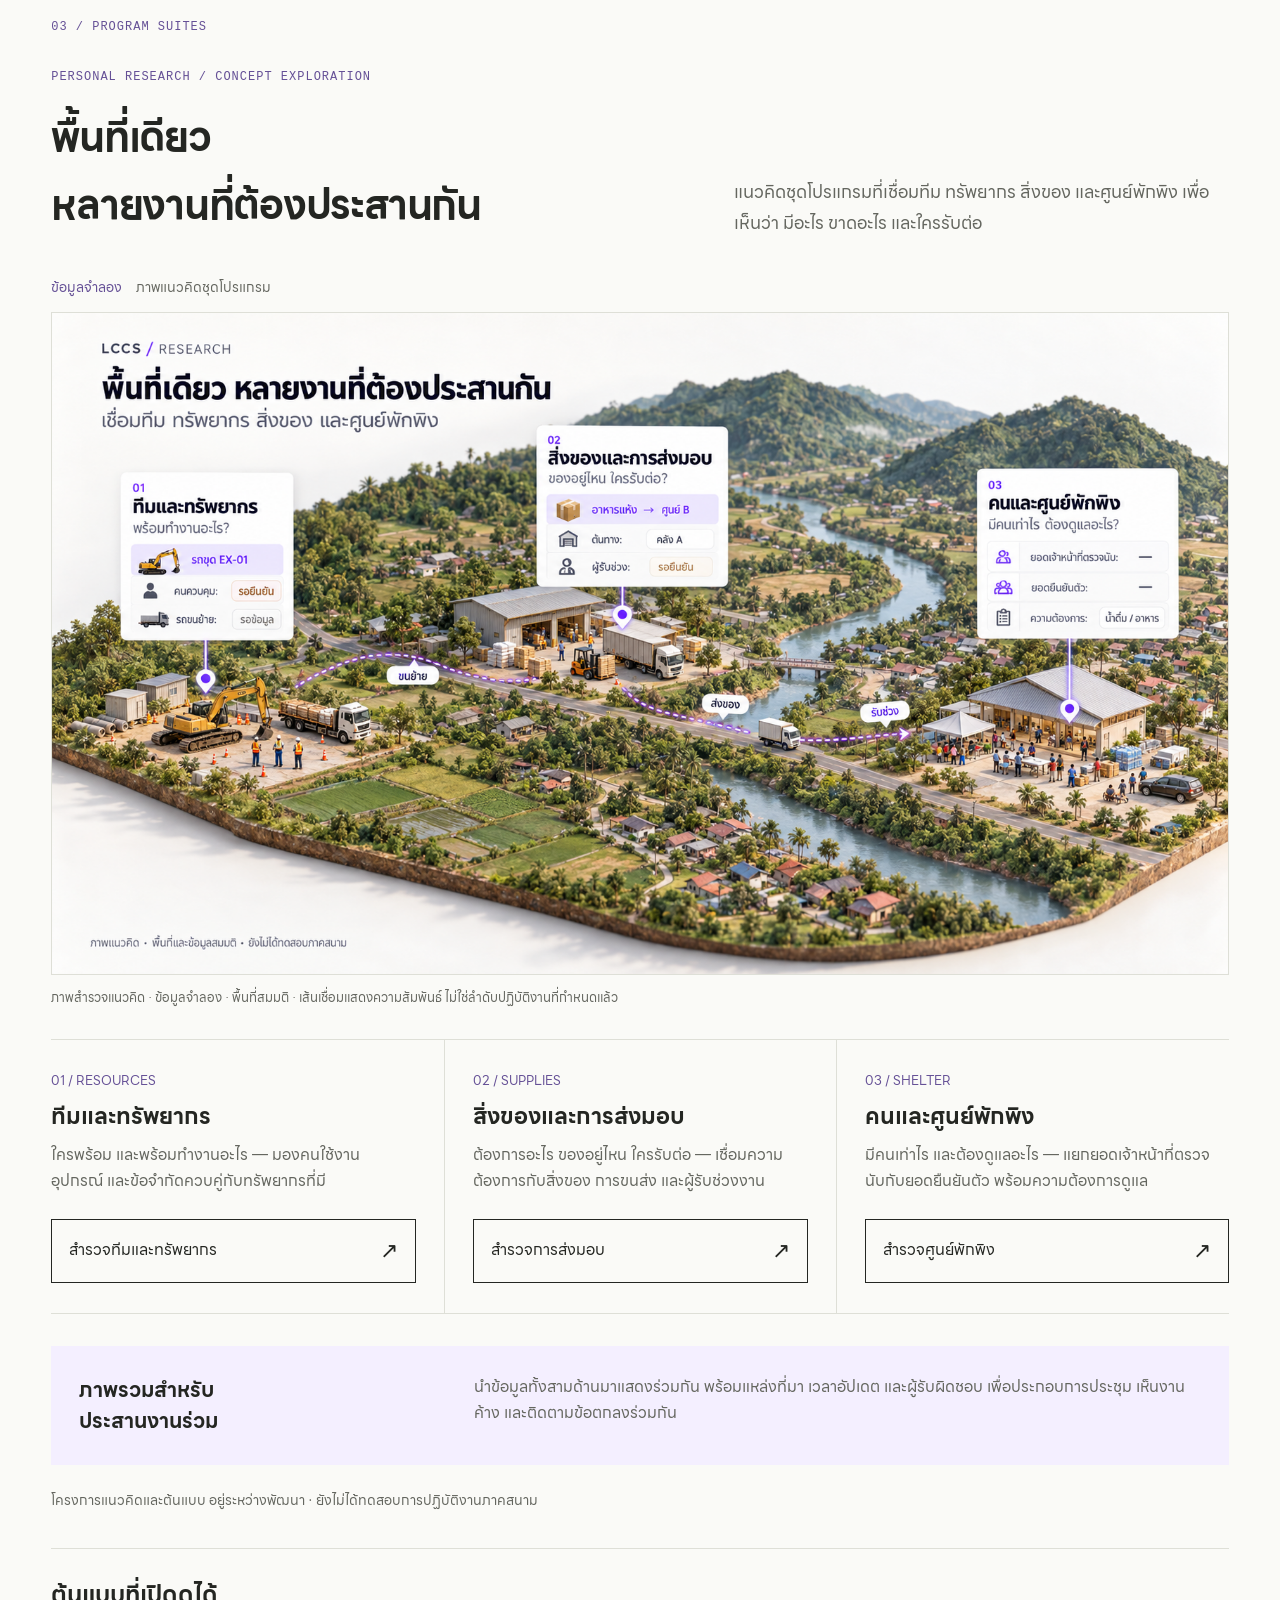
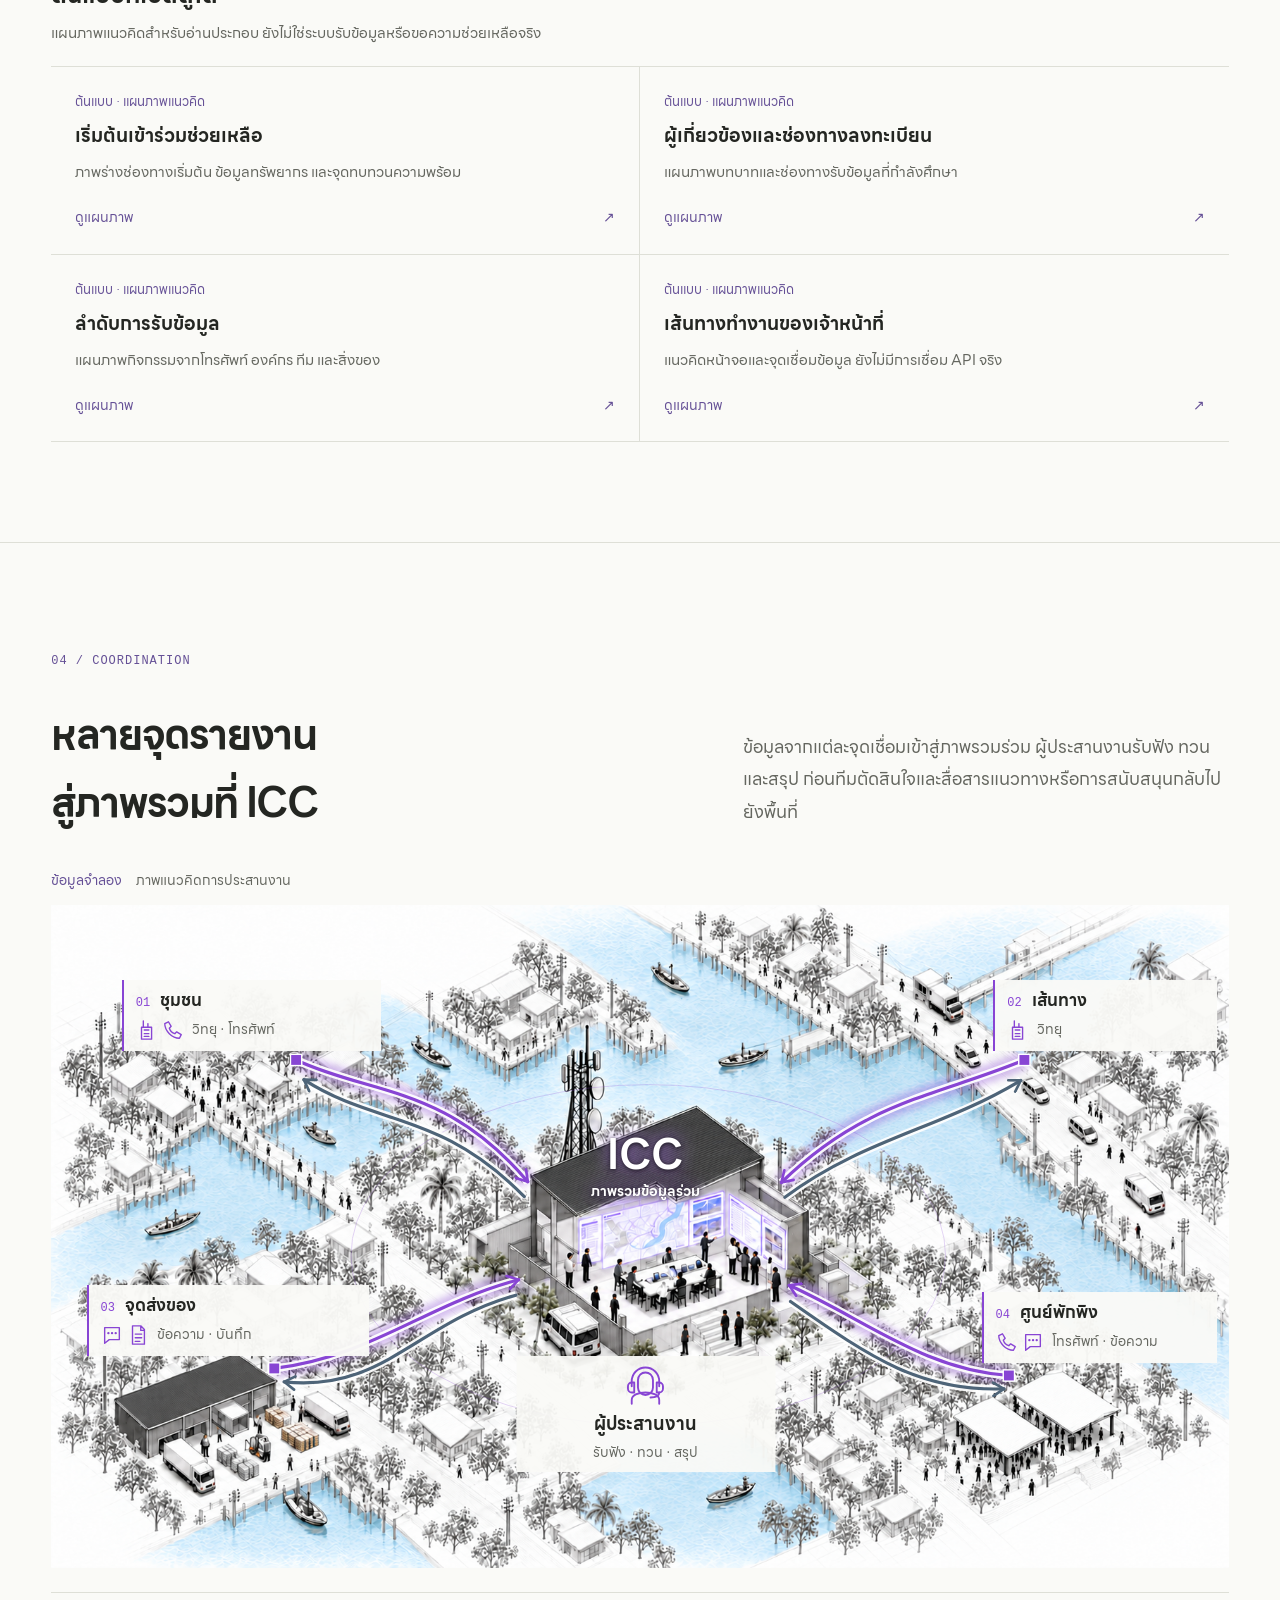
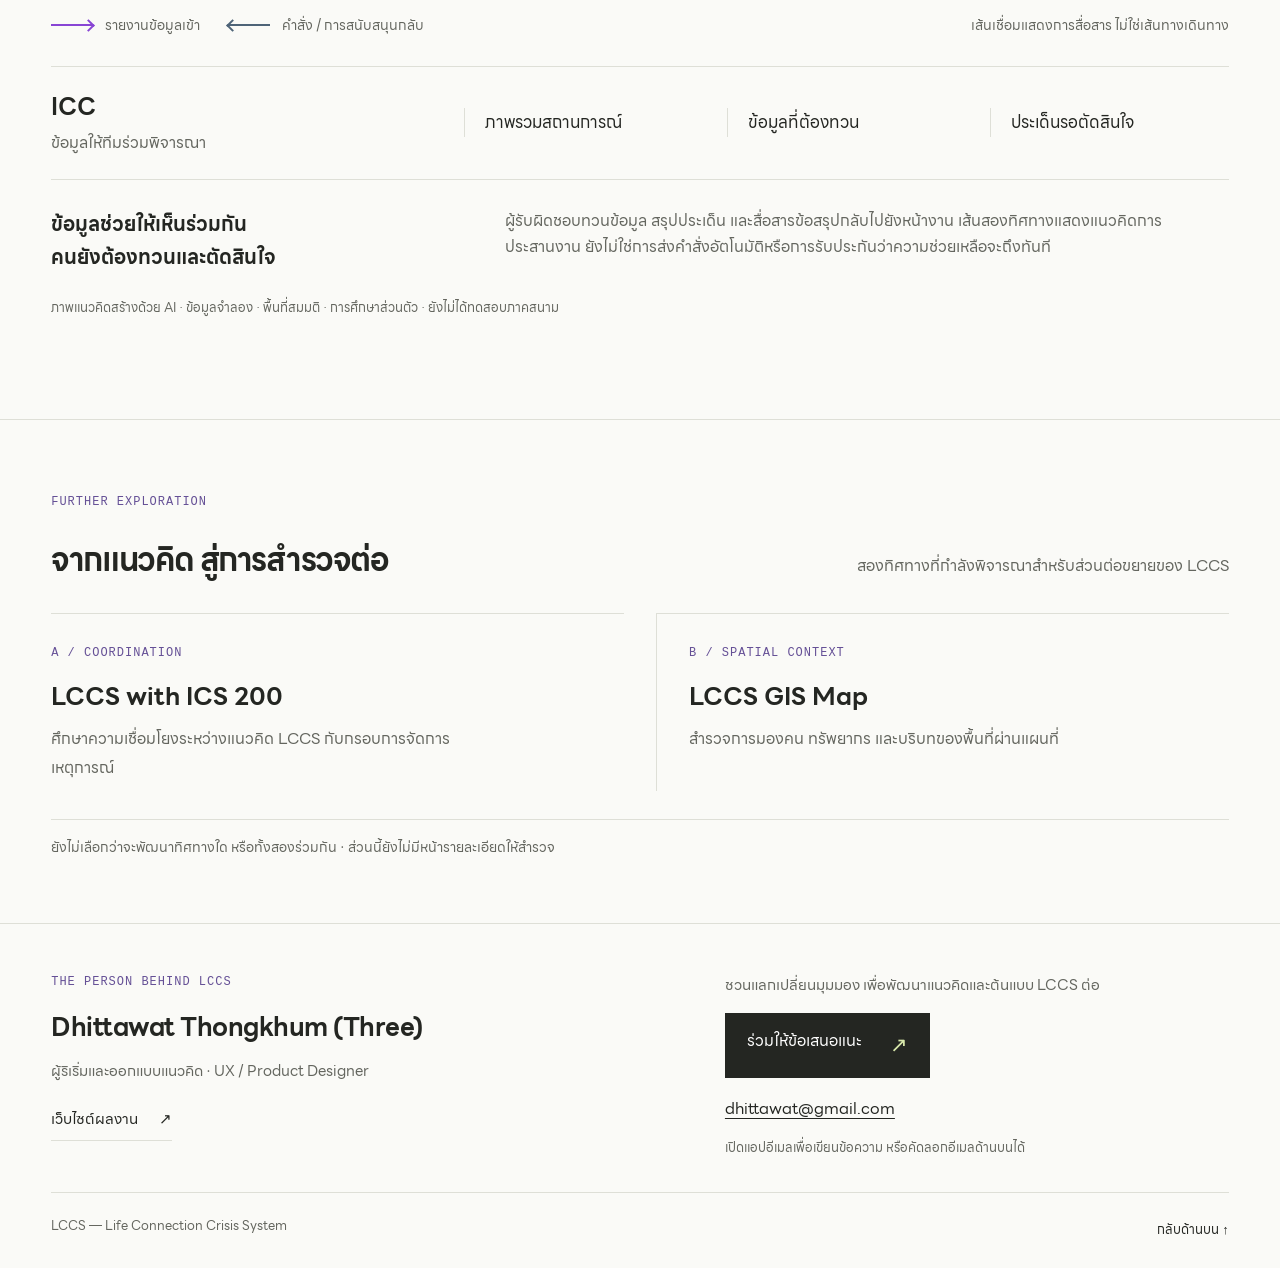
==== commit 39a232f9: "Clarify LCCS showcase identity, feedback and prototype scope" ====
--- a/index.html
+++ b/index.html
@@ -3,50 +3,62 @@
 <head>
 <meta charset="utf-8">
 <meta name="viewport" content="width=device-width,initial-scale=1">
-<title>LCCS Research — Life Connection Crisis System</title>
-<meta name="description" content="แนวคิดระบบประสานงานในภาวะวิกฤต เชื่อมคน ข้อมูล และทรัพยากร เพื่อให้ความพร้อมช่วยต่อเป็นการทำงานร่วมกัน">
+<title>LCCS — Life Connection Crisis System</title>
+<meta name="description" content="LCCS คือระบบบริหารการเชื่อมต่อชีวิตในภาวะวิกฤต · โครงการแนวคิดและต้นแบบ อยู่ระหว่างพัฒนา">
 <link rel="canonical" href="https://vagueslim.github.io/LLCS/">
 <meta property="og:type" content="website">
 <meta property="og:locale" content="th_TH">
-<meta property="og:site_name" content="LCCS Research">
+<meta property="og:site_name" content="LCCS — Life Connection Crisis System">
 <meta property="og:title" content="LCCS — Life Connection Crisis System">
-<meta property="og:description" content="แนวคิดระบบประสานงานในภาวะวิกฤต เชื่อมคน ข้อมูล และทรัพยากร เพื่อให้ความพร้อมช่วยต่อเป็นการทำงานร่วมกัน">
+<meta property="og:description" content="LCCS คือระบบบริหารการเชื่อมต่อชีวิตในภาวะวิกฤต · โครงการแนวคิดและต้นแบบ อยู่ระหว่างพัฒนา">
 <meta property="og:url" content="https://vagueslim.github.io/LLCS/">
-<meta property="og:image" content="https://vagueslim.github.io/LLCS/research/assets/community.png">
-<meta property="og:image:width" content="1536"><meta property="og:image:height" content="1024"><meta property="og:image:type" content="image/png">
-<meta property="og:image:alt" content="ภาพแนวคิดชุมชน เชื่อมคน พื้นที่ และทรัพยากรด้วยเส้นสีม่วง">
+<meta property="og:image" content="https://vagueslim.github.io/LLCS/research/assets/lccs-share.png">
+<meta property="og:image:width" content="1200"><meta property="og:image:height" content="630"><meta property="og:image:type" content="image/png">
+<meta property="og:image:alt" content="LCCS ตัวอักษรสีม่วงบนพื้นหลังดำ">
+<meta property="og:image:secure_url" content="https://vagueslim.github.io/LLCS/research/assets/lccs-share.png">
+<meta name="twitter:image:alt" content="LCCS ตัวอักษรสีม่วงบนพื้นหลังดำ">
 <meta name="twitter:card" content="summary_large_image">
 <meta name="twitter:title" content="LCCS — Life Connection Crisis System">
-<meta name="twitter:description" content="แนวคิดระบบประสานงานในภาวะวิกฤต เชื่อมคน ข้อมูล และทรัพยากร เพื่อให้ความพร้อมช่วยต่อเป็นการทำงานร่วมกัน">
-<meta name="twitter:image" content="https://vagueslim.github.io/LLCS/research/assets/community.png">
+<meta name="twitter:description" content="LCCS คือระบบบริหารการเชื่อมต่อชีวิตในภาวะวิกฤต · โครงการแนวคิดและต้นแบบ อยู่ระหว่างพัฒนา">
+<meta name="twitter:image" content="https://vagueslim.github.io/LLCS/research/assets/lccs-share.png">
 <link rel="icon" href="data:,"><link rel="stylesheet" href="research/styles.css">
 <link rel="stylesheet" href="research/program-suites.css">
 <link rel="stylesheet" href="research/coordination.css?v=hub-20261028">
 <link rel="stylesheet" href="research/closing.css">
+<link rel="stylesheet" href="research/showcase.css?v=20261028">
 </head>
 <body>
 <a class="skip" href="#main">ข้ามไปเนื้อหา</a>
 <header><a class="brand" href="#main"><span class="mark">✣</span> LCCS<span class="purple">_</span><small>RESEARCH</small></a><nav aria-label="หัวข้อในหน้านี้"><a href="#concept">Concept</a><a href="#problem">Programs</a><a href="#safety">Coordination</a><a href="#explore-next">Explore ↗</a></nav><span class="edition">FIELD NOTES / 001</span></header>
 <main id="main">
 <section class="hero" aria-labelledby="hero-title">
-<div class="hero-copy"><div class="eyebrow"><span>01 / PERSONAL PROJECT</span><span class="dot"></span> MY DREAM</div><h1 id="hero-title"><span class="headline-first">พร้อมช่วย</span><span class="unequal">≠</span>พร้อม<br>ปฏิบัติงาน<span class="purple">.</span></h1><p class="intro">ความช่วยเหลือจะไปต่อได้ เมื่อคน ข้อมูล<br>และทรัพยากรพร้อมทำงานร่วมกัน</p><p class="muted">LCCS Research ศึกษาการประสานงานในภาวะวิกฤต<br class="desktop"> จากคำถามว่า “ใครพร้อมช่วย” สู่ “ยังขาดอะไร และใครจะรับงานต่อ”</p><a class="button" href="#concept">สำรวจแนวคิด <span>↘</span></a><div class="share-control">
+<div class="hero-copy"><div class="eyebrow"><span>01 / PERSONAL PROJECT</span><span class="dot"></span> MY DREAM</div><h1 id="hero-title"><span class="headline-first">พร้อมช่วย</span><span class="unequal">≠</span>พร้อม<br>ปฏิบัติงาน<span class="purple">.</span></h1><p class="intro showcase-definition">LCCS คือระบบบริหารการเชื่อมต่อชีวิตในภาวะวิกฤต</p><p class="showcase-status">โครงการแนวคิดและต้นแบบ อยู่ระหว่างพัฒนา</p><p class="muted">LCCS Research ศึกษาการประสานงานในภาวะวิกฤต<br class="desktop"> จากคำถามว่า “ใครพร้อมช่วย” สู่ “ยังขาดอะไร และใครจะรับงานต่อ”</p><div class="showcase-actions"><a class="button feedback-link" href="mailto:dhittawat@gmail.com?subject=%E0%B8%82%E0%B9%89%E0%B8%AD%E0%B9%80%E0%B8%AA%E0%B8%99%E0%B8%AD%E0%B9%81%E0%B8%99%E0%B8%B0%E0%B9%80%E0%B8%81%E0%B8%B5%E0%B9%88%E0%B8%A2%E0%B8%A7%E0%B8%81%E0%B8%B1%E0%B8%9A%20LCCS">ร่วมให้ข้อเสนอแนะ <span aria-hidden="true">↗</span></a><a class="showcase-explore" href="#concept">สำรวจแนวคิด <span aria-hidden="true">↓</span></a></div><div class="share-control">
 <button class="share-button" id="share-button" type="button">แชร์ ↗</button>
 <p class="share-status" id="share-status" role="status" aria-live="polite"></p>
 <div id="share-fallback" hidden><label for="share-text">เลือกข้อความด้านล่างแล้วคัดลอกเพื่อแชร์</label><textarea id="share-text" rows="6" readonly></textarea></div>
-</div><p class="tiny">LIFE CONNECTION CRISIS SYSTEM<br>การศึกษาส่วนตัว · ยังไม่ได้ทดสอบภาคสนาม</p></div>
-<figure class="hero-art"><div class="art-label">SCN_01 / COORDINATION STUDY <span>+</span></div><img width="1536" height="1024" src="research/assets/community.png" alt="ภาพแนวคิดชุมชนแบบแอกโซโนเมตริก เชื่อมจุดประสานงานด้วยเส้นสีม่วง"><figcaption><span>คน · พื้นที่ · ทรัพยากร</span><span>ภาพแนวคิดการประสานงาน · ไม่ใช่แผนที่ใช้งานจริง</span></figcaption></figure>
+</div><p class="tiny">LCCS — Life Connection Crisis System<br>การศึกษาส่วนตัว · ยังไม่ได้ทดสอบภาคสนาม<br>ไม่ใช่ช่องทางแจ้งเหตุหรือขอความช่วยเหลือฉุกเฉิน</p></div>
+<figure class="hero-art"><div class="art-label">SCN_01 / COORDINATION STUDY <span>+</span></div><img width="1536" height="1024" src="research/assets/community.png" alt="ภาพแนวคิดชุมชนแบบแอกโซโนเมตริก เชื่อมจุดประสานงานด้วยเส้นสีม่วง"><figcaption><span>คน · พื้นที่ · ทรัพยากร</span><span>ภาพแนวคิด · ข้อมูลจำลอง · ไม่ใช่แผนที่ใช้งานจริง</span></figcaption></figure>
 <div class="hero-bottom"><span>RESEARCH IN PROGRESS</span><span>จากความสงสัย → สู่การออกแบบความพร้อม</span><a href="#concept" aria-label="เลื่อนลงไป Concept">↓</a></div>
 </section>
 <section id="concept" class="section concept-compact" aria-labelledby="concept-title"><div class="section-label">02 / CONCEPT</div><div class="section-body"><h2 id="concept-title">ส่งไปแล้ว ยังไงต่อ<span class="purple">?</span></h2><div class="concept-card-grid"><article><div class="concept-card-label"><svg class="concept-icon" viewBox="0 0 24 24" fill="none" stroke="currentColor" stroke-width="1.5" stroke-linecap="round" stroke-linejoin="round" aria-hidden="true"><path d="M12 22s8-8 8-14a8 8 0 0 0-16 0c0 6 8 14 8 14Z"/><circle cx="12" cy="8" r="2.5"/></svg><span>01</span></div><div class="concept-card-heading"><svg class="concept-thumbnail" viewBox="0 190 710 470" aria-hidden="true" focusable="false"><image href="research/assets/concept-linework.png" width="1024" height="1536"/></svg><h3>เริ่มจากสิ่งที่ต้องการ</h3></div><p>มองความต้องการในพื้นที่ ก่อนจับคู่กับสิ่งที่มีคนพร้อมให้</p></article><article><div class="concept-card-label"><svg class="concept-icon" viewBox="0 0 24 24" fill="none" stroke="currentColor" stroke-width="1.5" stroke-linecap="round" stroke-linejoin="round" aria-hidden="true"><path d="M2 2h8v8H2zM2 14h8v8H2zM14 14h8v8h-8z"/><path stroke-dasharray="2 2" d="M14 2h8v8h-8z"/></svg><span>02</span></div><div class="concept-card-heading"><svg class="concept-thumbnail" viewBox="420 650 604 420" aria-hidden="true" focusable="false"><image href="research/assets/concept-linework.png" width="1024" height="1536"/></svg><h3>เห็นเงื่อนไขที่ยังขาด</h3></div><p>ทรัพยากรหนึ่งรายการอาจต้องพึ่งคน เส้นทาง และอุปกรณ์อีกหลายอย่าง</p></article><article><div class="concept-card-label"><svg class="concept-icon" viewBox="0 0 24 24" fill="none" stroke="currentColor" stroke-width="1.5" stroke-linecap="round" stroke-linejoin="round" aria-hidden="true"><path d="M2 7h19m-5-5 5 5-5 5M22 17H3m5-5-5 5 5 5"/></svg><span>03</span></div><div class="concept-card-heading"><svg class="concept-thumbnail" viewBox="0 990 710 440" aria-hidden="true" focusable="false"><image href="research/assets/concept-linework.png" width="1024" height="1536"/></svg><h3>รู้ว่าใครรับต่อ</h3></div><p>การประสานงานต้องมีผู้รับผิดชอบ และข้อมูลที่ตามกลับไปยังต้นทางได้</p></article></div></div></section>
 <section id="problem" class="section program-suites" aria-labelledby="suites-title"><div class="section-label">03 / PROGRAM SUITES</div><div class="section-body"><div class="intro"><div><p class="eyebrow">PERSONAL RESEARCH / CONCEPT EXPLORATION</p><h2 class="suite-title" id="suites-title">พื้นที่เดียว<br>หลายงานที่ต้องประสานกัน</h2></div><p>แนวคิดชุดโปรแกรมที่เชื่อมทีม ทรัพยากร สิ่งของ และศูนย์พักพิง เพื่อเห็นว่า มีอะไร ขาดอะไร และใครรับต่อ</p></div>
-<figure><img src="research/assets/program-suites-concept.png" width="1672" height="941" alt="ภาพแนวคิดพื้นที่สมมติ เชื่อมจุดเตรียมเครื่องจักร คลังส่งของ และศูนย์พักพิงด้วยเส้นทางและแผงข้อมูล"><figcaption>ภาพสำรวจแนวคิด · พื้นที่และข้อมูลสมมติ · เส้นเชื่อมแสดงความสัมพันธ์ ไม่ใช่ลำดับปฏิบัติงานที่กำหนดแล้ว</figcaption></figure>
+<figure><p class="sample-label">ข้อมูลจำลอง <span>ภาพแนวคิดชุดโปรแกรม</span></p><img src="research/assets/program-suites-concept.png" width="1672" height="941" alt="ภาพแนวคิดพื้นที่สมมติ เชื่อมจุดเตรียมเครื่องจักร คลังส่งของ และศูนย์พักพิงด้วยเส้นทางและแผงข้อมูล"><figcaption>ภาพสำรวจแนวคิด · ข้อมูลจำลอง · พื้นที่สมมติ · เส้นเชื่อมแสดงความสัมพันธ์ ไม่ใช่ลำดับปฏิบัติงานที่กำหนดแล้ว</figcaption></figure>
 <section class="modules" aria-label="สำรวจสามกลุ่มงาน">
 <article><span class="number">01 / RESOURCES</span><h3>ทีมและทรัพยากร</h3><p>ใครพร้อม และพร้อมทำงานอะไร — มองคนใช้งาน อุปกรณ์ และข้อจำกัดควบคู่กับทรัพยากรที่มี</p><button class="explore" data-module="resources" aria-haspopup="dialog">สำรวจทีมและทรัพยากร <span aria-hidden="true">↗</span></button></article>
 <article><span class="number">02 / SUPPLIES</span><h3>สิ่งของและการส่งมอบ</h3><p>ต้องการอะไร ของอยู่ไหน ใครรับต่อ — เชื่อมความต้องการกับสิ่งของ การขนส่ง และผู้รับช่วงงาน</p><button class="explore" data-module="supplies" aria-haspopup="dialog">สำรวจการส่งมอบ <span aria-hidden="true">↗</span></button></article>
 <article><span class="number">03 / SHELTER</span><h3>คนและศูนย์พักพิง</h3><p>มีคนเท่าไร และต้องดูแลอะไร — แยกยอดเจ้าหน้าที่ตรวจนับกับยอดยืนยันตัว พร้อมความต้องการดูแล</p><button class="explore" data-module="shelter" aria-haspopup="dialog">สำรวจศูนย์พักพิง <span aria-hidden="true">↗</span></button></article>
 </section>
 <aside class="shared"><h3>ภาพรวมสำหรับ<br>ประสานงานร่วม</h3><p>นำข้อมูลทั้งสามด้านมาแสดงร่วมกัน พร้อมแหล่งที่มา เวลาอัปเดต และผู้รับผิดชอบ เพื่อประกอบการประชุม เห็นงานค้าง และติดตามข้อตกลงร่วมกัน</p></aside>
-<p class="suite-status">แนวคิดที่กำลังศึกษาและพัฒนาต้นแบบ · ยังไม่ได้ทดสอบการปฏิบัติงานภาคสนาม</p></div><dialog aria-labelledby="module-title"><button class="close" autofocus>ปิด ×</button><p class="eyebrow">MODULE EXPLORATION</p><h3 id="module-title"></h3><p class="dialog-sub"></p><ul></ul><p class="status">ส่วนนี้แสดงขอบเขตแนวคิด ยังไม่ใช่โปรแกรมพร้อมใช้งาน และยังไม่ได้เชื่อมไปยังระบบปฏิบัติการจริง</p></dialog></section>
+<p class="suite-status">โครงการแนวคิดและต้นแบบ อยู่ระหว่างพัฒนา · ยังไม่ได้ทดสอบการปฏิบัติงานภาคสนาม</p>
+<div class="showcase-prototypes" id="prototype-library" aria-labelledby="prototype-title">
+<h3 id="prototype-title">ต้นแบบที่เปิดดูได้</h3>
+<p class="prototype-note">แผนภาพแนวคิดสำหรับอ่านประกอบ ยังไม่ใช่ระบบรับข้อมูลหรือขอความช่วยเหลือจริง</p>
+<ul class="prototype-list">
+<li><a class="prototype-link" href="prototypes/LCCS_Rapid_Onboarding_MCP.html"><span class="prototype-kind">ต้นแบบ · แผนภาพแนวคิด</span><strong>เริ่มต้นเข้าร่วมช่วยเหลือ</strong><span class="prototype-description">ภาพร่างช่องทางเริ่มต้น ข้อมูลทรัพยากร และจุดทบทวนความพร้อม</span><span class="prototype-action">ดูแผนภาพ <span aria-hidden="true">↗</span></span></a></li>
+<li><a class="prototype-link" href="prototypes/LCCS_Stakeholder_Registration_ORC_Chart.html"><span class="prototype-kind">ต้นแบบ · แผนภาพแนวคิด</span><strong>ผู้เกี่ยวข้องและช่องทางลงทะเบียน</strong><span class="prototype-description">แผนภาพบทบาทและช่องทางรับข้อมูลที่กำลังศึกษา</span><span class="prototype-action">ดูแผนภาพ <span aria-hidden="true">↗</span></span></a></li>
+<li><a class="prototype-link" href="prototypes/LCCS_Onboarding_Activity_Diagrams.html"><span class="prototype-kind">ต้นแบบ · แผนภาพแนวคิด</span><strong>ลำดับการรับข้อมูล</strong><span class="prototype-description">แผนภาพกิจกรรมจากโทรศัพท์ องค์กร ทีม และสิ่งของ</span><span class="prototype-action">ดูแผนภาพ <span aria-hidden="true">↗</span></span></a></li>
+<li><a class="prototype-link" href="prototypes/LCCS_Government_Console_API_User_Journey.html"><span class="prototype-kind">ต้นแบบ · แผนภาพแนวคิด</span><strong>เส้นทางทำงานของเจ้าหน้าที่</strong><span class="prototype-description">แนวคิดหน้าจอและจุดเชื่อมข้อมูล ยังไม่มีการเชื่อม API จริง</span><span class="prototype-action">ดูแผนภาพ <span aria-hidden="true">↗</span></span></a></li>
+</ul></div></div><dialog aria-labelledby="module-title"><button class="close" autofocus>ปิด ×</button><p class="eyebrow">CONCEPT / ขอบเขตแนวคิด</p><h3 id="module-title"></h3><p class="dialog-sub"></p><ul></ul><p class="status">ส่วนนี้แสดงขอบเขตแนวคิด ยังไม่ใช่โปรแกรมพร้อมใช้งาน และยังไม่ได้เชื่อมไปยังระบบปฏิบัติการจริง</p></dialog></section>
 <section id="safety" class="section coordination" aria-labelledby="coord-title">
   <div class="section-label">04 / COORDINATION</div>
   <div class="coord-heading">
@@ -63,6 +75,7 @@
     </defs>
   </svg>
   <figure class="coord-figure" aria-labelledby="coord-title" aria-describedby="coord-caption coord-scope">
+    <p class="sample-label coord-sample-label">ข้อมูลจำลอง <span>ภาพแนวคิดการประสานงาน</span></p>
     <div class="coord-scene">
       <div class="coord-art">
         <img src="research/assets/coord-hub-base.png" width="1672" height="941" loading="lazy" alt="ภาพแนวคิดห้องประชุม ICC พร้อมจอภาพรวมอยู่กลางชุมชน โดยมีชุมชน เส้นทาง จุดส่งของ และศูนย์พักพิงล้อมรอบ">
@@ -135,7 +148,7 @@
     <ul><li>ภาพรวมสถานการณ์</li><li>ข้อมูลที่ต้องทวน</li><li>ประเด็นรอตัดสินใจ</li></ul>
   </div>
   <aside class="coord-boundary"><h3>ข้อมูลช่วยให้เห็นร่วมกัน<br>คนยังต้องทวนและตัดสินใจ</h3><p>ผู้รับผิดชอบทวนข้อมูล สรุปประเด็น และสื่อสารข้อสรุปกลับไปยังหน้างาน เส้นสองทิศทางแสดงแนวคิดการประสานงาน ยังไม่ใช่การส่งคำสั่งอัตโนมัติหรือการรับประกันว่าความช่วยเหลือจะถึงทันที</p></aside>
-  <p class="coord-status" id="coord-scope">ภาพแนวคิดสร้างด้วย AI · พื้นที่และข้อมูลสมมติ · การศึกษาส่วนตัว · ยังไม่ได้ทดสอบภาคสนาม</p>
+  <p class="coord-status" id="coord-scope">ภาพแนวคิดสร้างด้วย AI · ข้อมูลจำลอง · พื้นที่สมมติ · การศึกษาส่วนตัว · ยังไม่ได้ทดสอบภาคสนาม</p>
 </section>
 <section id="explore-next" class="section" aria-labelledby="explore-title">
   <div class="section-label">FURTHER EXPLORATION</div>
@@ -146,6 +159,21 @@
   </div>
   <p class="explore-pending">ยังไม่เลือกว่าจะพัฒนาทิศทางใด หรือทั้งสองร่วมกัน · ส่วนนี้ยังไม่มีหน้ารายละเอียดให้สำรวจ</p>
 </section>
-</main><footer><a class="brand" href="#main">LCCS<span class="purple">_</span><small>RESEARCH</small></a><span>PERSONAL PROJECT — MY DREAM</span><a href="#main">กลับด้านบน ↑</a></footer>
-<script src="research/app.js"></script><script src="research/program-suites.js"></script>
+</main>
+<footer class="showcase-footer" id="contact" aria-labelledby="contact-title">
+  <div class="showcase-owner">
+    <p class="eyebrow">THE PERSON BEHIND LCCS</p>
+    <h2 id="contact-title">Dhittawat Thongkhum (Three)</h2>
+    <p>ผู้ริเริ่มและออกแบบแนวคิด · UX / Product Designer</p>
+    <a class="portfolio-link" href="https://vagueslim.github.io/portfolio/index.html">เว็บไซต์ผลงาน <span aria-hidden="true">↗</span></a>
+  </div>
+  <div class="showcase-feedback">
+    <p>ชวนแลกเปลี่ยนมุมมอง เพื่อพัฒนาแนวคิดและต้นแบบ LCCS ต่อ</p>
+    <a class="button feedback-link" href="mailto:dhittawat@gmail.com?subject=%E0%B8%82%E0%B9%89%E0%B8%AD%E0%B9%80%E0%B8%AA%E0%B8%99%E0%B8%AD%E0%B9%81%E0%B8%99%E0%B8%B0%E0%B9%80%E0%B8%81%E0%B8%B5%E0%B9%88%E0%B8%A2%E0%B8%A7%E0%B8%81%E0%B8%B1%E0%B8%9A%20LCCS">ร่วมให้ข้อเสนอแนะ <span aria-hidden="true">↗</span></a>
+    <a class="contact-email" href="mailto:dhittawat@gmail.com">dhittawat@gmail.com</a>
+    <p class="contact-note">เปิดแอปอีเมลเพื่อเขียนข้อความ หรือคัดลอกอีเมลด้านบนได้</p>
+  </div>
+  <div class="showcase-footer-bottom"><span>LCCS — Life Connection Crisis System</span><a href="#main">กลับด้านบน ↑</a></div>
+</footer>
+<script src="research/app.js?v=showcase-20261028"></script><script src="research/program-suites.js"></script>
 </body></html>
--- a/research/showcase.css
+++ b/research/showcase.css
@@ -0,0 +1,36 @@
+/* Showcase identity, honest status and feedback — 28 October 2026. */
+.hero-copy .showcase-definition{max-width:32ch;line-height:1.7}
+.showcase-status{border-left:2px solid var(--purple);padding-left:14px;font-size:15px;color:var(--purple);line-height:1.8;max-width:36ch}
+.showcase-actions{display:flex;align-items:center;flex-wrap:wrap;gap:10px 24px;margin-top:24px}
+.showcase-actions .button{margin:0;gap:25px}
+.showcase-explore{padding:12px 0;border-bottom:1px solid var(--ink);font-size:15px;display:inline-flex;gap:20px;align-items:center}
+.showcase-explore:hover,.portfolio-link:hover,.contact-email:hover{color:var(--purple)}
+.showcase-actions+.share-control{margin-top:18px}
+.sample-label{font-family:Line,sans-serif;font-size:14px;line-height:1.8;color:var(--purple);letter-spacing:0;margin:0 0 12px;display:flex;flex-wrap:wrap;gap:4px 14px}
+.sample-label span{color:var(--muted)}
+.coord-sample-label{grid-column:1/-1;margin-top:8px}
+.showcase-footer{display:grid;grid-template-columns:1.15fr 1fr;gap:32px 8%;padding:48px 4% 24px;align-items:start}
+.showcase-footer h2{font-size:clamp(22px,2vw,30px);letter-spacing:-.5px;line-height:1.5;margin:12px 0}
+.showcase-footer p{font-size:15px;line-height:1.8;color:var(--muted);margin-bottom:14px}
+.showcase-footer .eyebrow{font-size:12px;letter-spacing:1px;color:var(--purple)}
+.showcase-feedback .button{margin:0 0 12px;gap:28px}
+.portfolio-link{display:inline-block;padding:8px 0;border-bottom:1px solid var(--line);font-size:15px}
+.portfolio-link span{margin-left:18px}
+.contact-email{display:block;width:fit-content;max-width:100%;overflow-wrap:anywhere;text-decoration:underline;text-underline-offset:4px;padding:6px 0;font-size:16px}
+.showcase-feedback .contact-note{font-size:13px;margin:8px 0 0}
+.showcase-footer-bottom{grid-column:1/-1;border-top:1px solid var(--line);padding-top:22px;display:flex;justify-content:space-between;gap:18px;font-size:13px;color:var(--muted);flex-wrap:wrap}
+.showcase-footer-bottom a{display:inline-block;color:var(--ink);padding-block:4px}
+#problem .showcase-prototypes{border-top:1px solid var(--line);margin-top:36px;padding-top:28px}
+#problem .showcase-prototypes h3{font-size:24px;margin:0 0 8px}
+#problem .prototype-note{font-size:15px;color:var(--muted);margin:0 0 20px;max-width:70ch}
+.prototype-list{list-style:none;display:grid;grid-template-columns:repeat(2,minmax(0,1fr));padding:0;margin:0;border-top:1px solid var(--line)}
+.prototype-list li{border-bottom:1px solid var(--line);min-width:0}
+.prototype-list li:nth-child(odd){border-right:1px solid var(--line)}
+.prototype-link{display:flex;flex-direction:column;height:100%;padding:24px;gap:8px}
+.prototype-link:hover{background:#f1edf7}
+.prototype-kind{font-size:13px;color:var(--purple)}
+.prototype-link strong{font-size:19px;font-weight:700}
+.prototype-description{font-size:15px;color:var(--muted);line-height:1.8}
+.prototype-action{font-size:14px;display:flex;justify-content:space-between;margin-top:auto;padding-top:12px;color:var(--purple)}
+@media(max-width:600px){.prototype-list{grid-template-columns:minmax(0,1fr)}.prototype-list li:nth-child(odd){border-right:0}.prototype-link{padding:22px 0}}
+@media(max-width:700px){.showcase-footer{grid-template-columns:minmax(0,1fr);padding:36px 6% 24px;gap:28px}.showcase-footer-bottom{display:block}.showcase-footer-bottom span{display:block;margin-bottom:12px}.showcase-status{font-size:15px}.showcase-actions{gap:10px 20px}}
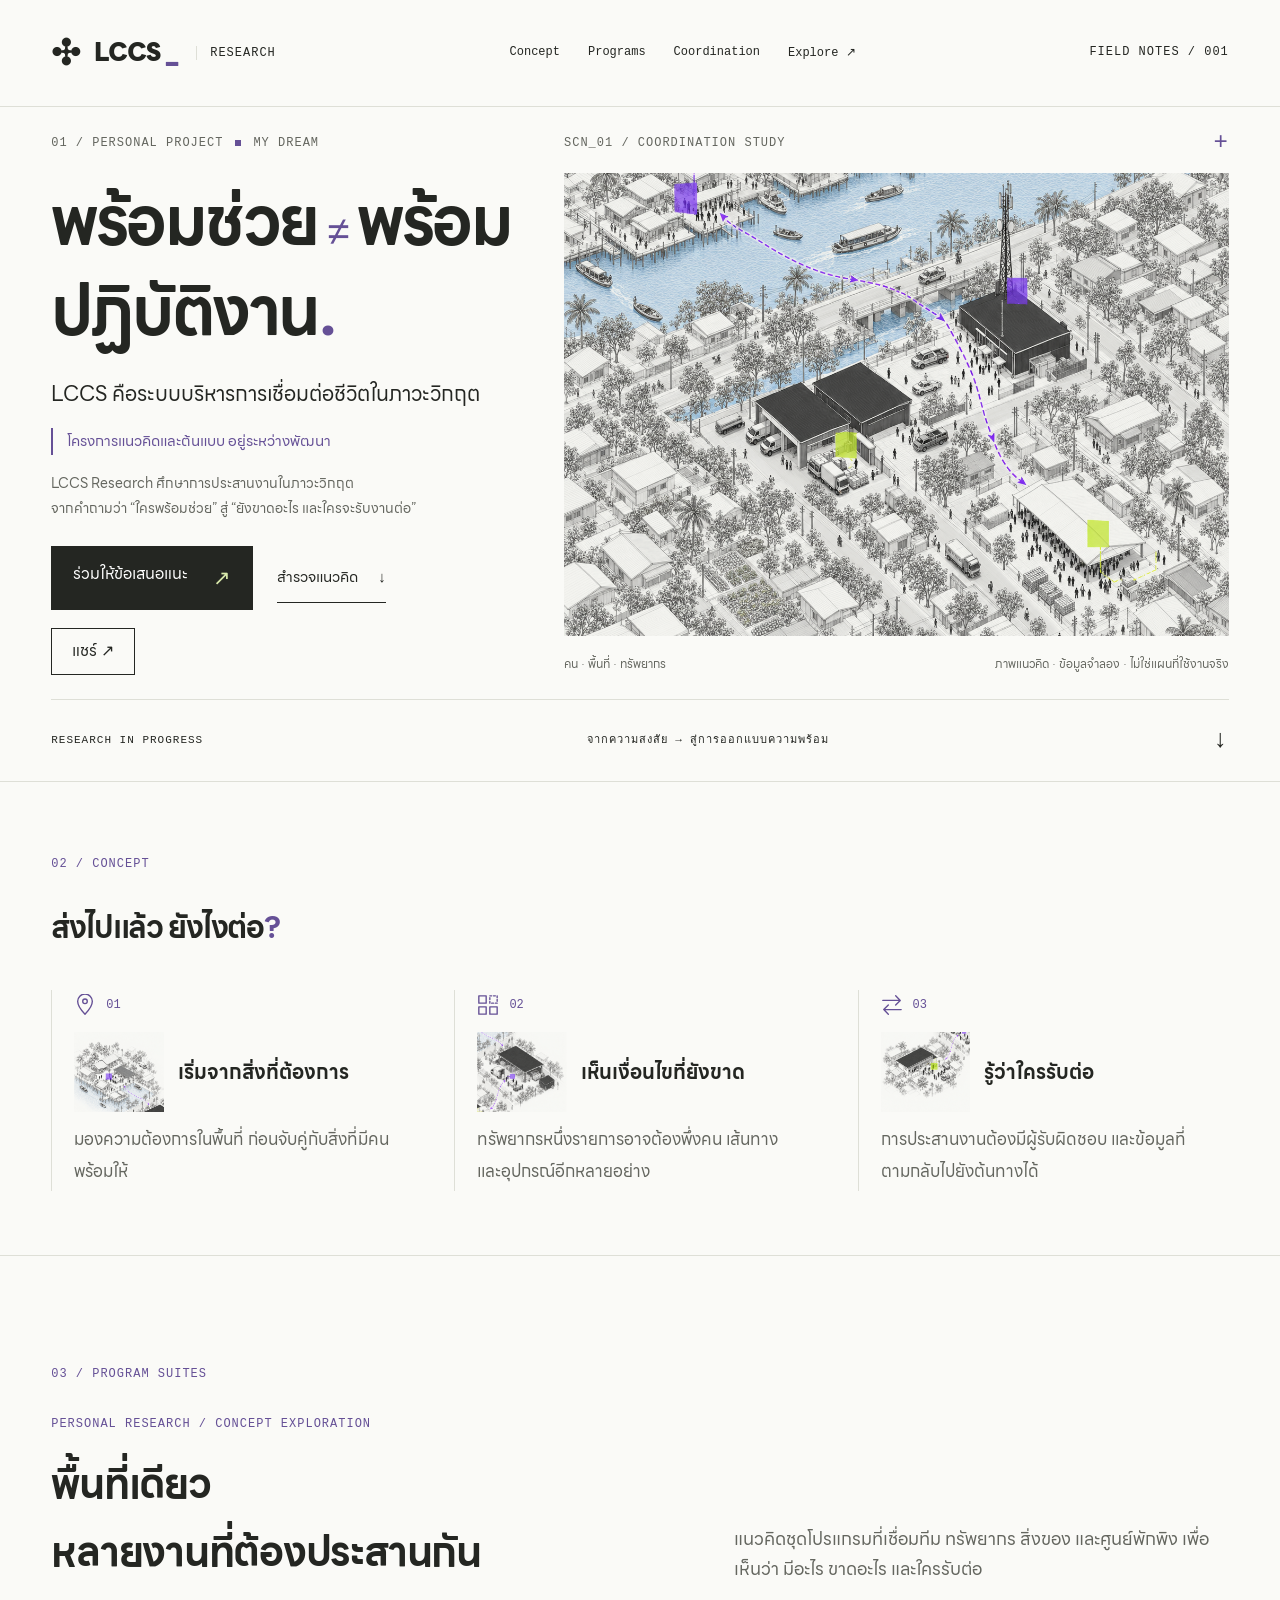
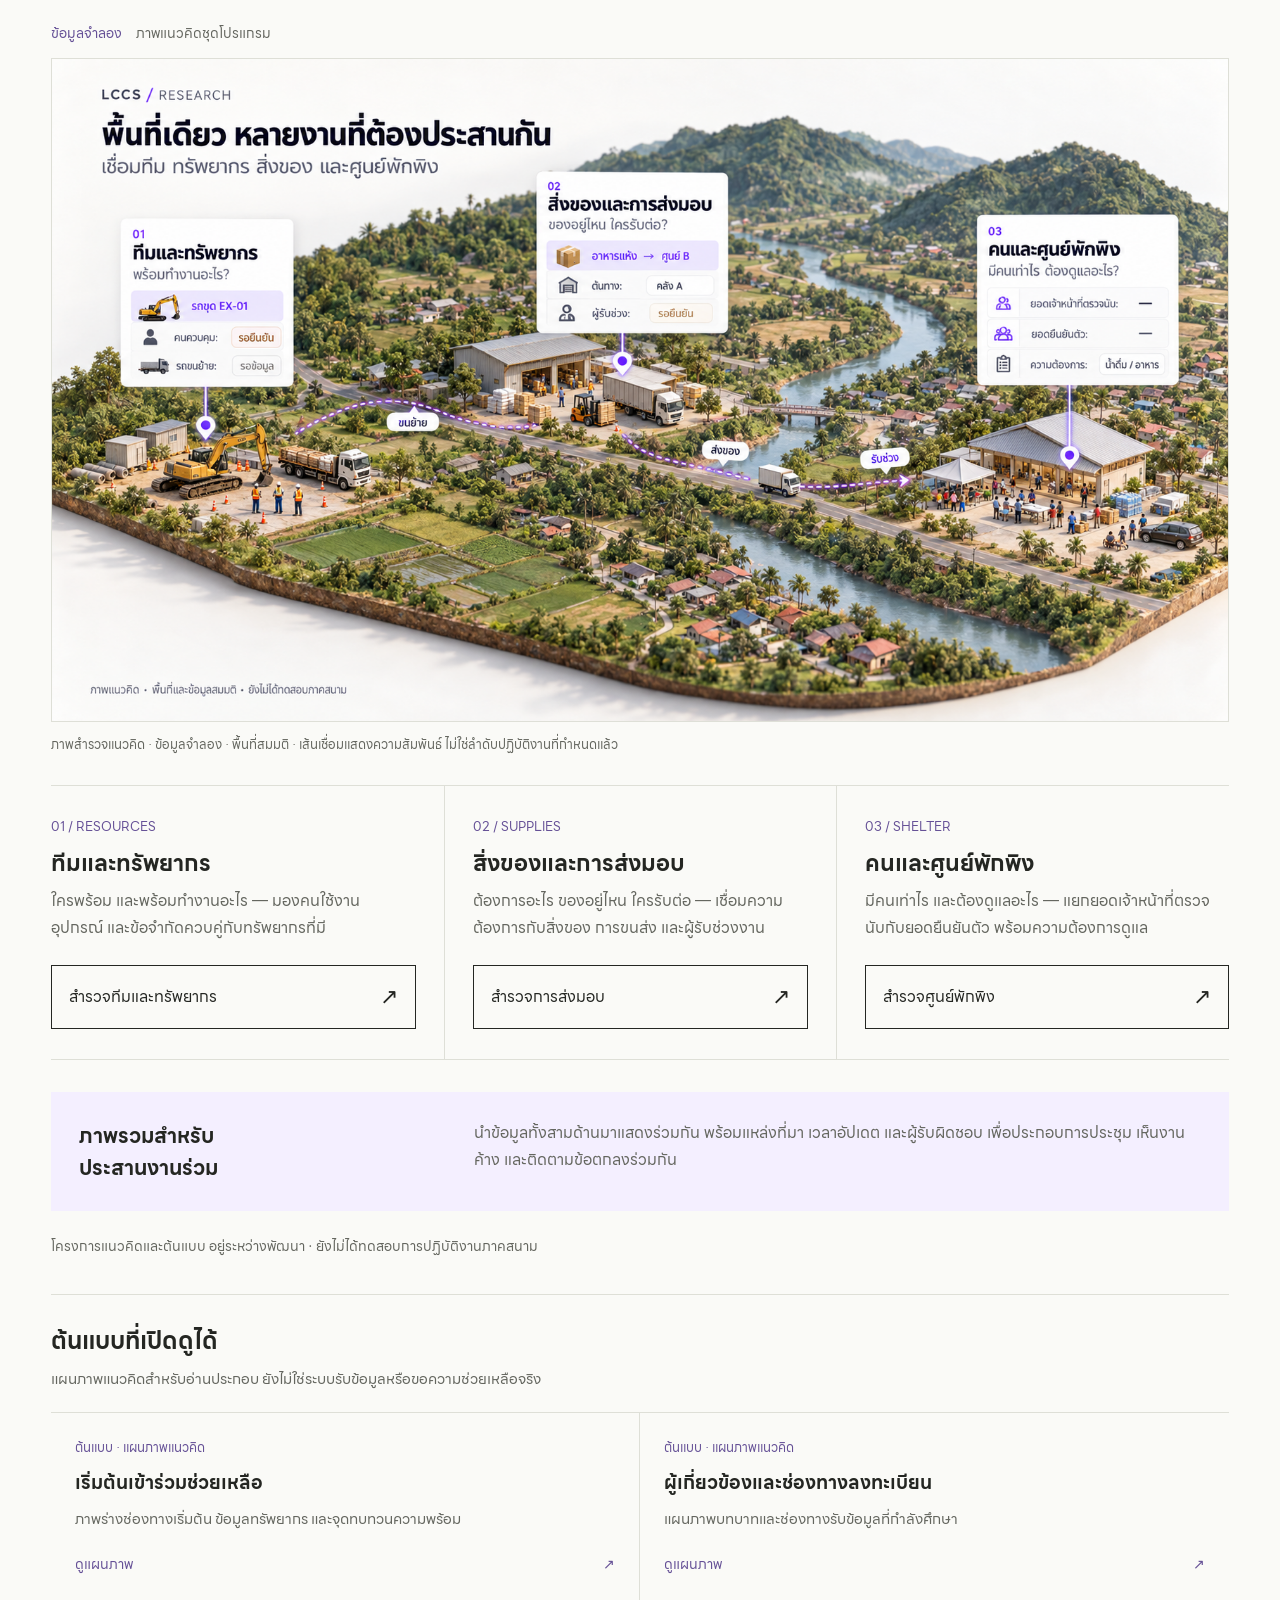
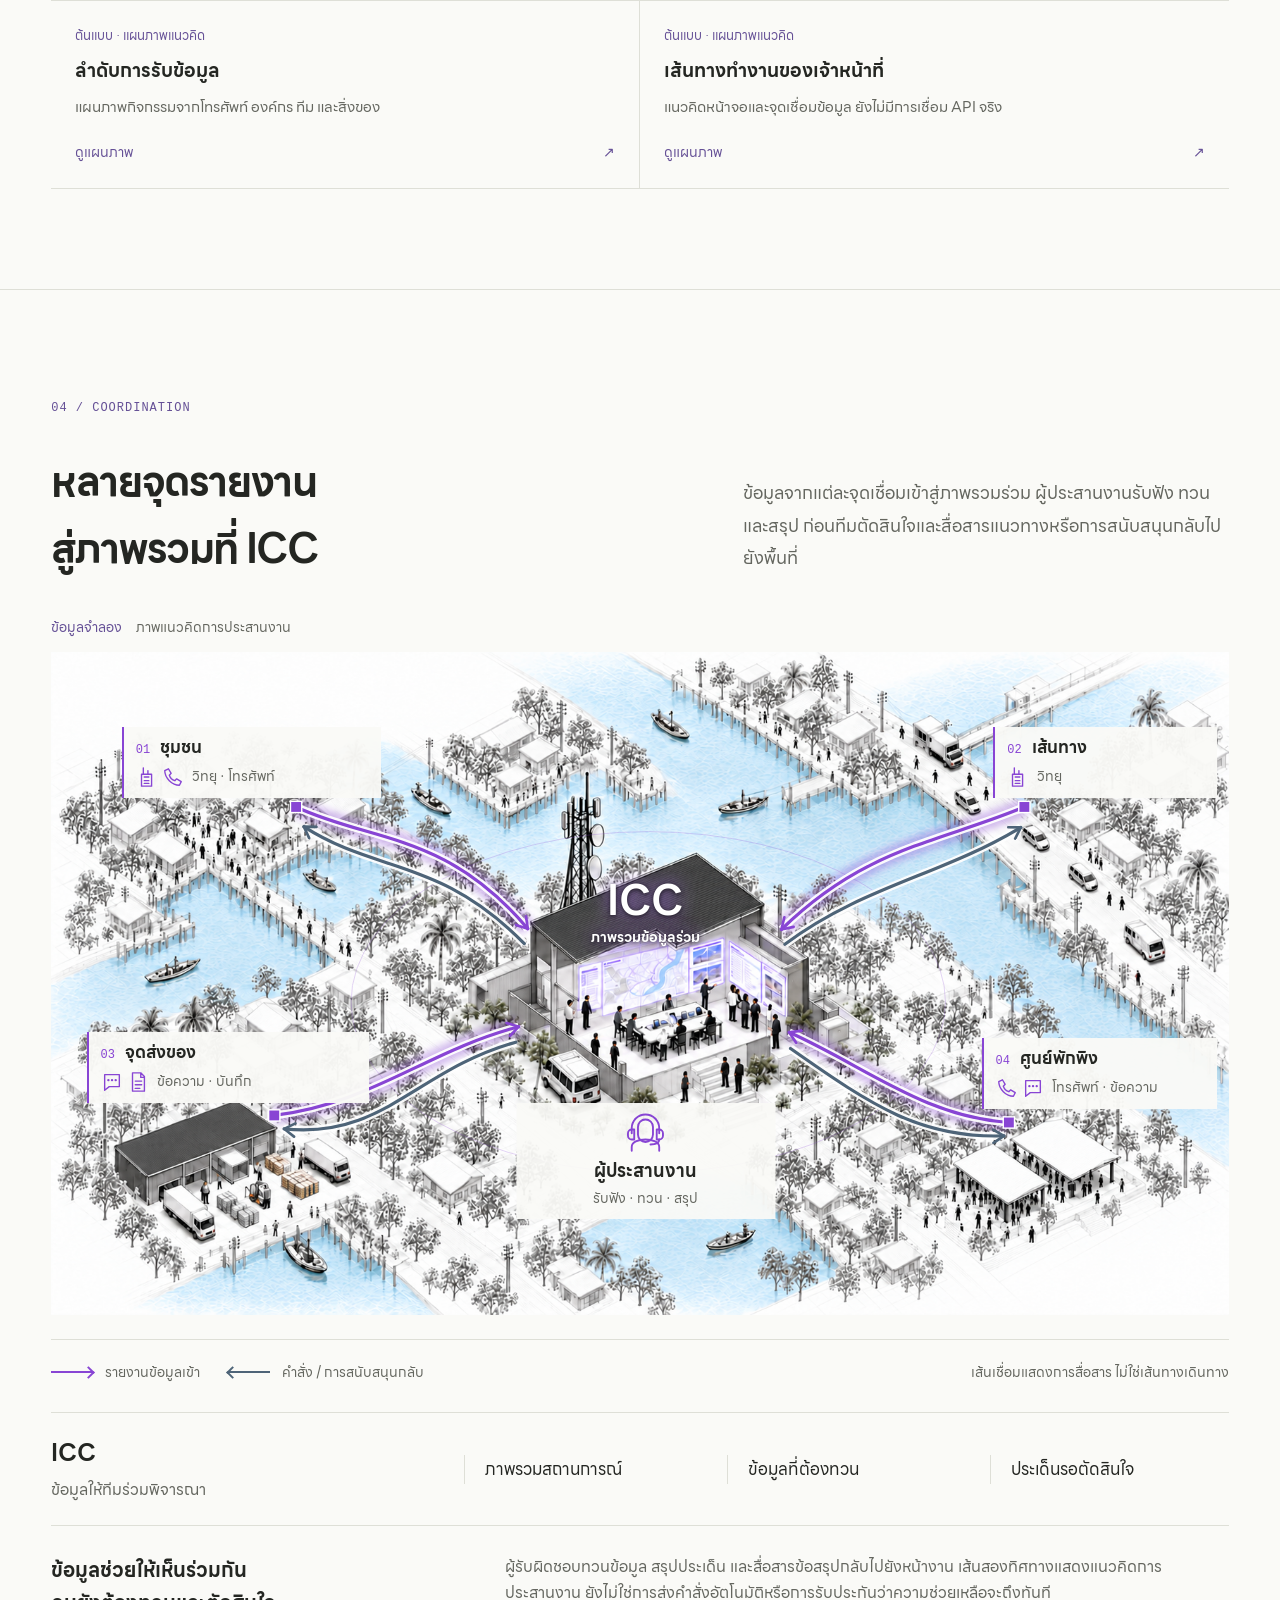
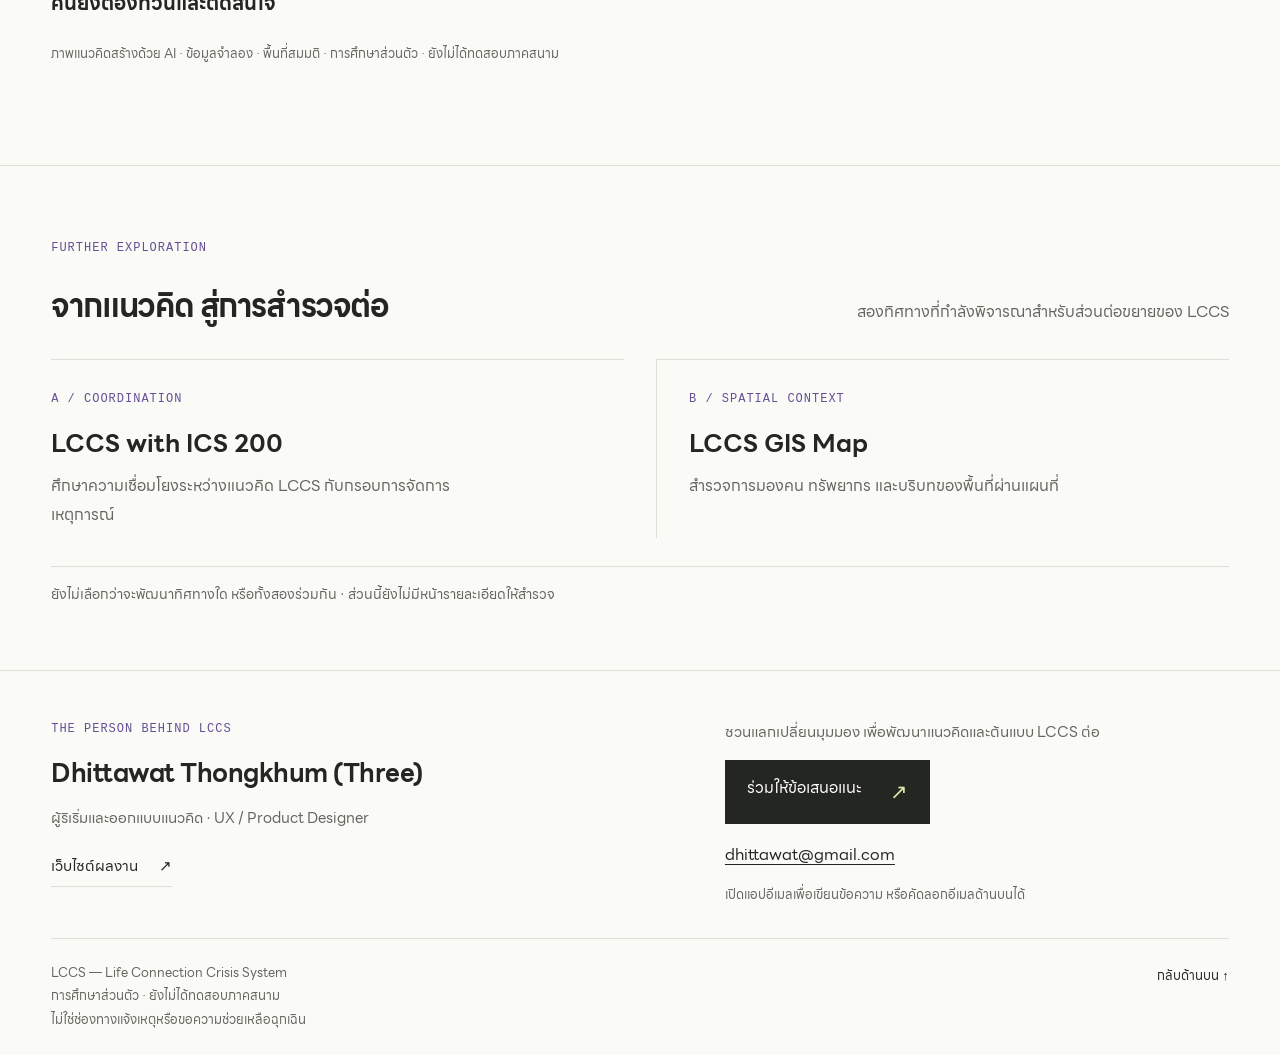
==== commit 2ab87d21: "Refine hero spacing and fill artwork column" ====
--- a/index.html
+++ b/index.html
@@ -25,7 +25,7 @@
 <link rel="stylesheet" href="research/program-suites.css">
 <link rel="stylesheet" href="research/coordination.css?v=hub-20261028">
 <link rel="stylesheet" href="research/closing.css">
-<link rel="stylesheet" href="research/showcase.css?v=20261028">
+<link rel="stylesheet" href="research/showcase.css?v=hero-20261028">
 </head>
 <body>
 <a class="skip" href="#main">ข้ามไปเนื้อหา</a>
@@ -36,8 +36,8 @@
 <button class="share-button" id="share-button" type="button">แชร์ ↗</button>
 <p class="share-status" id="share-status" role="status" aria-live="polite"></p>
 <div id="share-fallback" hidden><label for="share-text">เลือกข้อความด้านล่างแล้วคัดลอกเพื่อแชร์</label><textarea id="share-text" rows="6" readonly></textarea></div>
-</div><p class="tiny">LCCS — Life Connection Crisis System<br>การศึกษาส่วนตัว · ยังไม่ได้ทดสอบภาคสนาม<br>ไม่ใช่ช่องทางแจ้งเหตุหรือขอความช่วยเหลือฉุกเฉิน</p></div>
-<figure class="hero-art"><div class="art-label">SCN_01 / COORDINATION STUDY <span>+</span></div><img width="1536" height="1024" src="research/assets/community.png" alt="ภาพแนวคิดชุมชนแบบแอกโซโนเมตริก เชื่อมจุดประสานงานด้วยเส้นสีม่วง"><figcaption><span>คน · พื้นที่ · ทรัพยากร</span><span>ภาพแนวคิด · ข้อมูลจำลอง · ไม่ใช่แผนที่ใช้งานจริง</span></figcaption></figure>
+</div></div>
+<figure class="hero-art"><div class="art-label">SCN_01 / COORDINATION STUDY <span>+</span></div><div class="hero-image"><img width="1254" height="1254" src="research/assets/community-hero-v2.webp" alt="ภาพแนวคิดชุมชนแบบแอกโซโนเมตริก เชื่อมจุดประสานงานด้วยเส้นสีม่วง"></div><figcaption><span>คน · พื้นที่ · ทรัพยากร</span><span>ภาพแนวคิด · ข้อมูลจำลอง · ไม่ใช่แผนที่ใช้งานจริง</span></figcaption></figure>
 <div class="hero-bottom"><span>RESEARCH IN PROGRESS</span><span>จากความสงสัย → สู่การออกแบบความพร้อม</span><a href="#concept" aria-label="เลื่อนลงไป Concept">↓</a></div>
 </section>
 <section id="concept" class="section concept-compact" aria-labelledby="concept-title"><div class="section-label">02 / CONCEPT</div><div class="section-body"><h2 id="concept-title">ส่งไปแล้ว ยังไงต่อ<span class="purple">?</span></h2><div class="concept-card-grid"><article><div class="concept-card-label"><svg class="concept-icon" viewBox="0 0 24 24" fill="none" stroke="currentColor" stroke-width="1.5" stroke-linecap="round" stroke-linejoin="round" aria-hidden="true"><path d="M12 22s8-8 8-14a8 8 0 0 0-16 0c0 6 8 14 8 14Z"/><circle cx="12" cy="8" r="2.5"/></svg><span>01</span></div><div class="concept-card-heading"><svg class="concept-thumbnail" viewBox="0 190 710 470" aria-hidden="true" focusable="false"><image href="research/assets/concept-linework.png" width="1024" height="1536"/></svg><h3>เริ่มจากสิ่งที่ต้องการ</h3></div><p>มองความต้องการในพื้นที่ ก่อนจับคู่กับสิ่งที่มีคนพร้อมให้</p></article><article><div class="concept-card-label"><svg class="concept-icon" viewBox="0 0 24 24" fill="none" stroke="currentColor" stroke-width="1.5" stroke-linecap="round" stroke-linejoin="round" aria-hidden="true"><path d="M2 2h8v8H2zM2 14h8v8H2zM14 14h8v8h-8z"/><path stroke-dasharray="2 2" d="M14 2h8v8h-8z"/></svg><span>02</span></div><div class="concept-card-heading"><svg class="concept-thumbnail" viewBox="420 650 604 420" aria-hidden="true" focusable="false"><image href="research/assets/concept-linework.png" width="1024" height="1536"/></svg><h3>เห็นเงื่อนไขที่ยังขาด</h3></div><p>ทรัพยากรหนึ่งรายการอาจต้องพึ่งคน เส้นทาง และอุปกรณ์อีกหลายอย่าง</p></article><article><div class="concept-card-label"><svg class="concept-icon" viewBox="0 0 24 24" fill="none" stroke="currentColor" stroke-width="1.5" stroke-linecap="round" stroke-linejoin="round" aria-hidden="true"><path d="M2 7h19m-5-5 5 5-5 5M22 17H3m5-5-5 5 5 5"/></svg><span>03</span></div><div class="concept-card-heading"><svg class="concept-thumbnail" viewBox="0 990 710 440" aria-hidden="true" focusable="false"><image href="research/assets/concept-linework.png" width="1024" height="1536"/></svg><h3>รู้ว่าใครรับต่อ</h3></div><p>การประสานงานต้องมีผู้รับผิดชอบ และข้อมูลที่ตามกลับไปยังต้นทางได้</p></article></div></div></section>
@@ -173,7 +173,7 @@
     <a class="contact-email" href="mailto:dhittawat@gmail.com">dhittawat@gmail.com</a>
     <p class="contact-note">เปิดแอปอีเมลเพื่อเขียนข้อความ หรือคัดลอกอีเมลด้านบนได้</p>
   </div>
-  <div class="showcase-footer-bottom"><span>LCCS — Life Connection Crisis System</span><a href="#main">กลับด้านบน ↑</a></div>
+  <div class="showcase-footer-bottom"><p class="tiny showcase-project-note">LCCS — Life Connection Crisis System<br>การศึกษาส่วนตัว · ยังไม่ได้ทดสอบภาคสนาม<br>ไม่ใช่ช่องทางแจ้งเหตุหรือขอความช่วยเหลือฉุกเฉิน</p><a href="#main">กลับด้านบน ↑</a></div>
 </footer>
 <script src="research/app.js?v=showcase-20261028"></script><script src="research/program-suites.js"></script>
 </body></html>
--- a/research/showcase.css
+++ b/research/showcase.css
@@ -34,3 +34,43 @@
 .prototype-action{font-size:14px;display:flex;justify-content:space-between;margin-top:auto;padding-top:12px;color:var(--purple)}
 @media(max-width:600px){.prototype-list{grid-template-columns:minmax(0,1fr)}.prototype-list li:nth-child(odd){border-right:0}.prototype-link{padding:22px 0}}
 @media(max-width:700px){.showcase-footer{grid-template-columns:minmax(0,1fr);padding:36px 6% 24px;gap:28px}.showcase-footer-bottom{display:block}.showcase-footer-bottom span{display:block;margin-bottom:12px}.showcase-status{font-size:15px}.showcase-actions{gap:10px 20px}}
+
+/* Hero review: shared label row, compact spacing, and a filled artwork column. */
+.hero{padding-top:24px}
+.hero-copy{min-width:0;padding:0 30px 24px 0}
+.hero-copy>.eyebrow{min-height:24px;margin:0;line-height:20px;align-items:center}
+.hero h1{line-height:1.35;margin:22px 0 20px}
+.hero-copy>.muted{font-size:14px;line-height:1.8;max-width:43ch;margin-bottom:16px}
+.hero-copy>.showcase-definition,.hero-copy>.showcase-status{margin-bottom:16px}
+.hero-art{display:grid;grid-template-rows:24px minmax(0,1fr) auto;gap:18px;align-self:stretch;justify-content:normal;padding:0 0 24px 18px;margin:0;border:0;min-height:0}
+.hero-art .art-label{position:static;inset:auto;display:flex;align-items:center;min-height:24px;font-size:12px;line-height:20px}
+.hero-art .art-label span{font-size:24px;line-height:24px}
+.hero-art{container-type:inline-size}
+.hero-image{position:relative;overflow:hidden;min-height:max(410px,69cqw);background:#f5f5f1}
+.hero-art .hero-image img{position:absolute;inset:0;display:block;width:100%;max-width:100%;height:100%;padding:0;align-self:auto;object-fit:cover;object-position:50% 50%;mix-blend-mode:multiply}
+.hero-art figcaption{position:static;inset:auto;margin:0;font-size:12px;line-height:1.7;gap:4px 16px;align-items:start}
+.hero .share-control{margin-bottom:0}
+.showcase-footer .showcase-project-note{font-size:13px;line-height:1.8;margin:0;letter-spacing:0;color:var(--muted)}
+.showcase-footer-bottom{align-items:flex-start}
+@media(max-width:1100px) and (min-width:801px){.hero-art figcaption{font-size:11px}.hero-copy>.eyebrow,.hero-art .art-label{font-size:11px}}
+@media(max-width:800px){
+ .hero{display:flex;flex-direction:column;padding-top:22px}
+ .hero-copy{padding:0 0 28px}
+ .hero-copy>.showcase-definition{max-width:44ch}
+ .hero h1{font-size:clamp(44px,7.2vw,58px);line-height:1.35}
+ .hero .unequal{display:inline-block;margin:0 10px;line-height:1.35}
+ .hero-art{padding:0 0 26px;gap:14px;grid-template-rows:24px auto auto}
+ .hero-image{min-height:0;aspect-ratio:4/3}
+ .hero-art figcaption{font-size:13px}
+ .hero .hero-bottom{width:100%}
+}
+@media(max-width:600px){
+ .hero{padding-inline:6%;padding-top:20px}
+ .hero-copy>.eyebrow,.hero-art .art-label{font-size:10px;gap:8px}
+ .hero h1{font-size:clamp(42px,10.8vw,58px);margin-top:18px;letter-spacing:-1.5px}
+ .hero-copy>.muted{font-size:14px;line-height:1.8}
+ .hero .unequal{margin-inline:7px}
+ .hero-image{aspect-ratio:1}
+ .hero-art figcaption{flex-direction:column;font-size:12px}
+ .showcase-footer .showcase-project-note{margin-bottom:12px}
+}
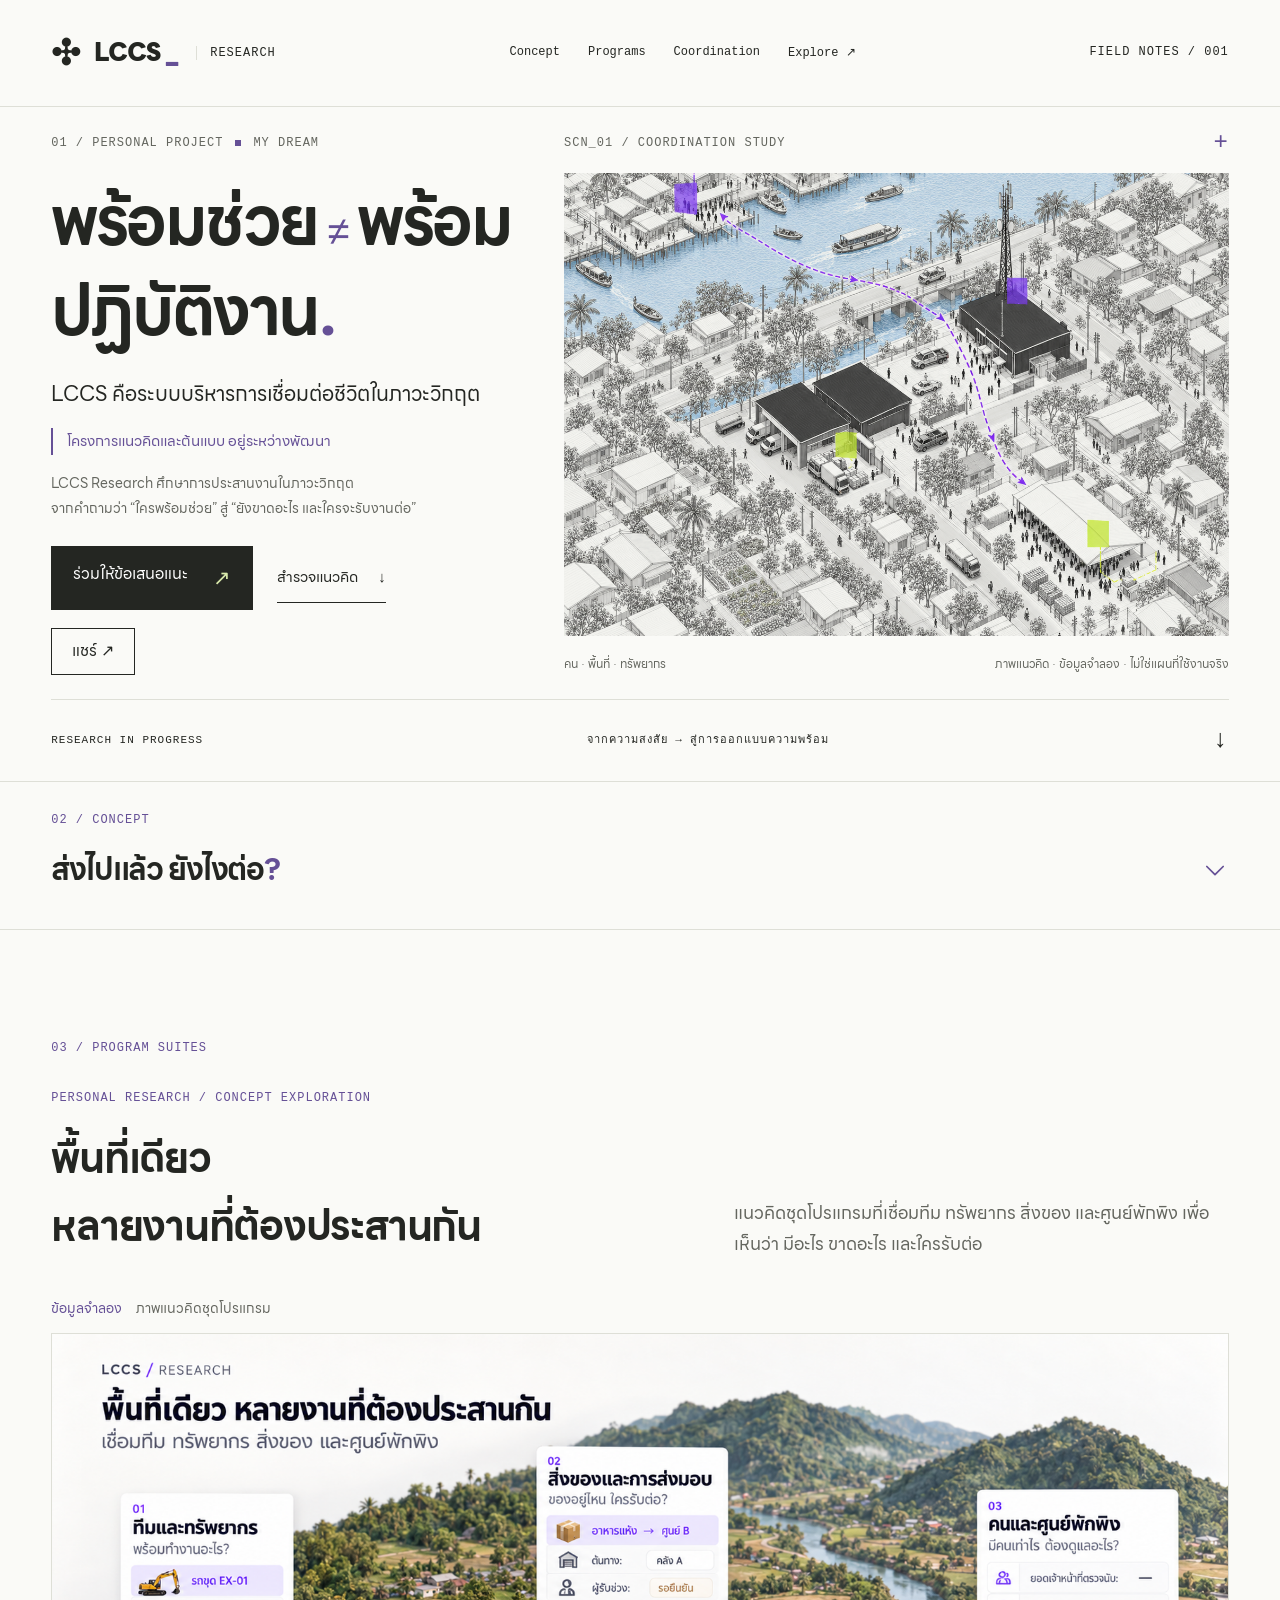
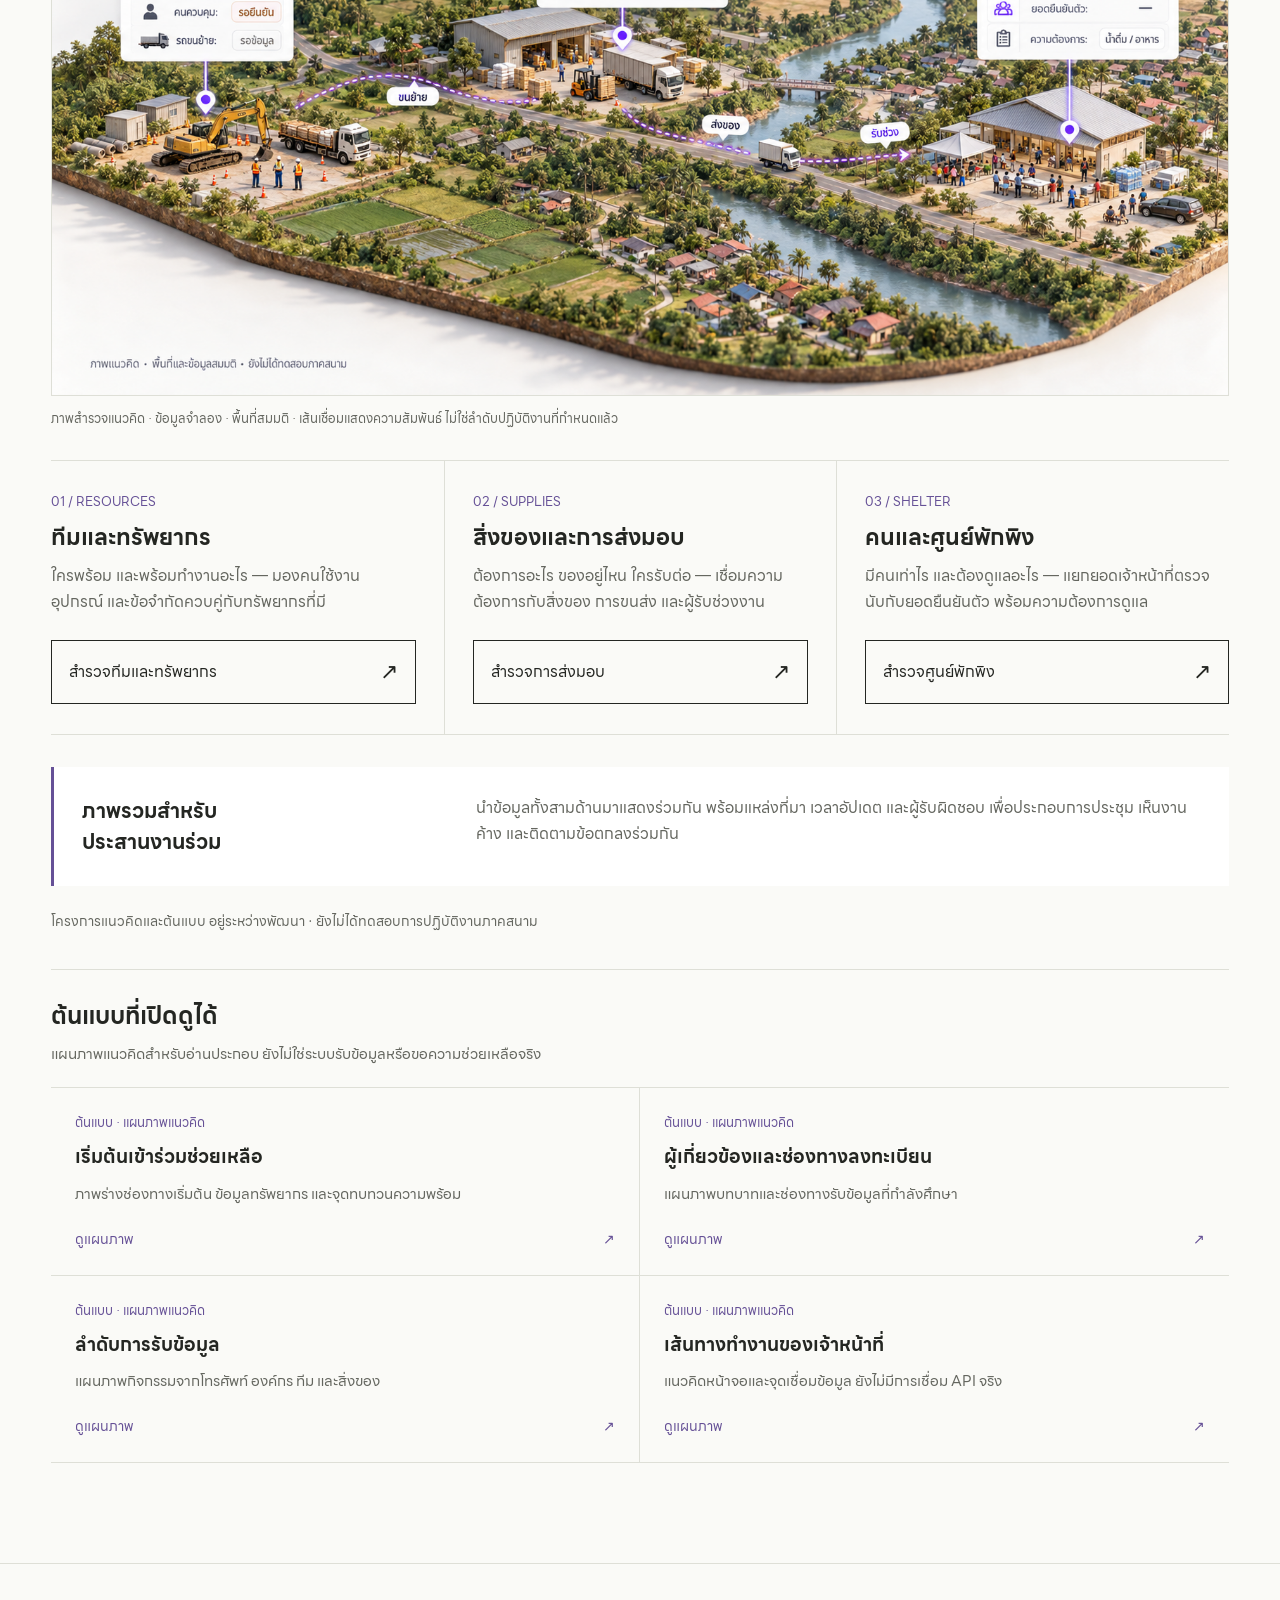
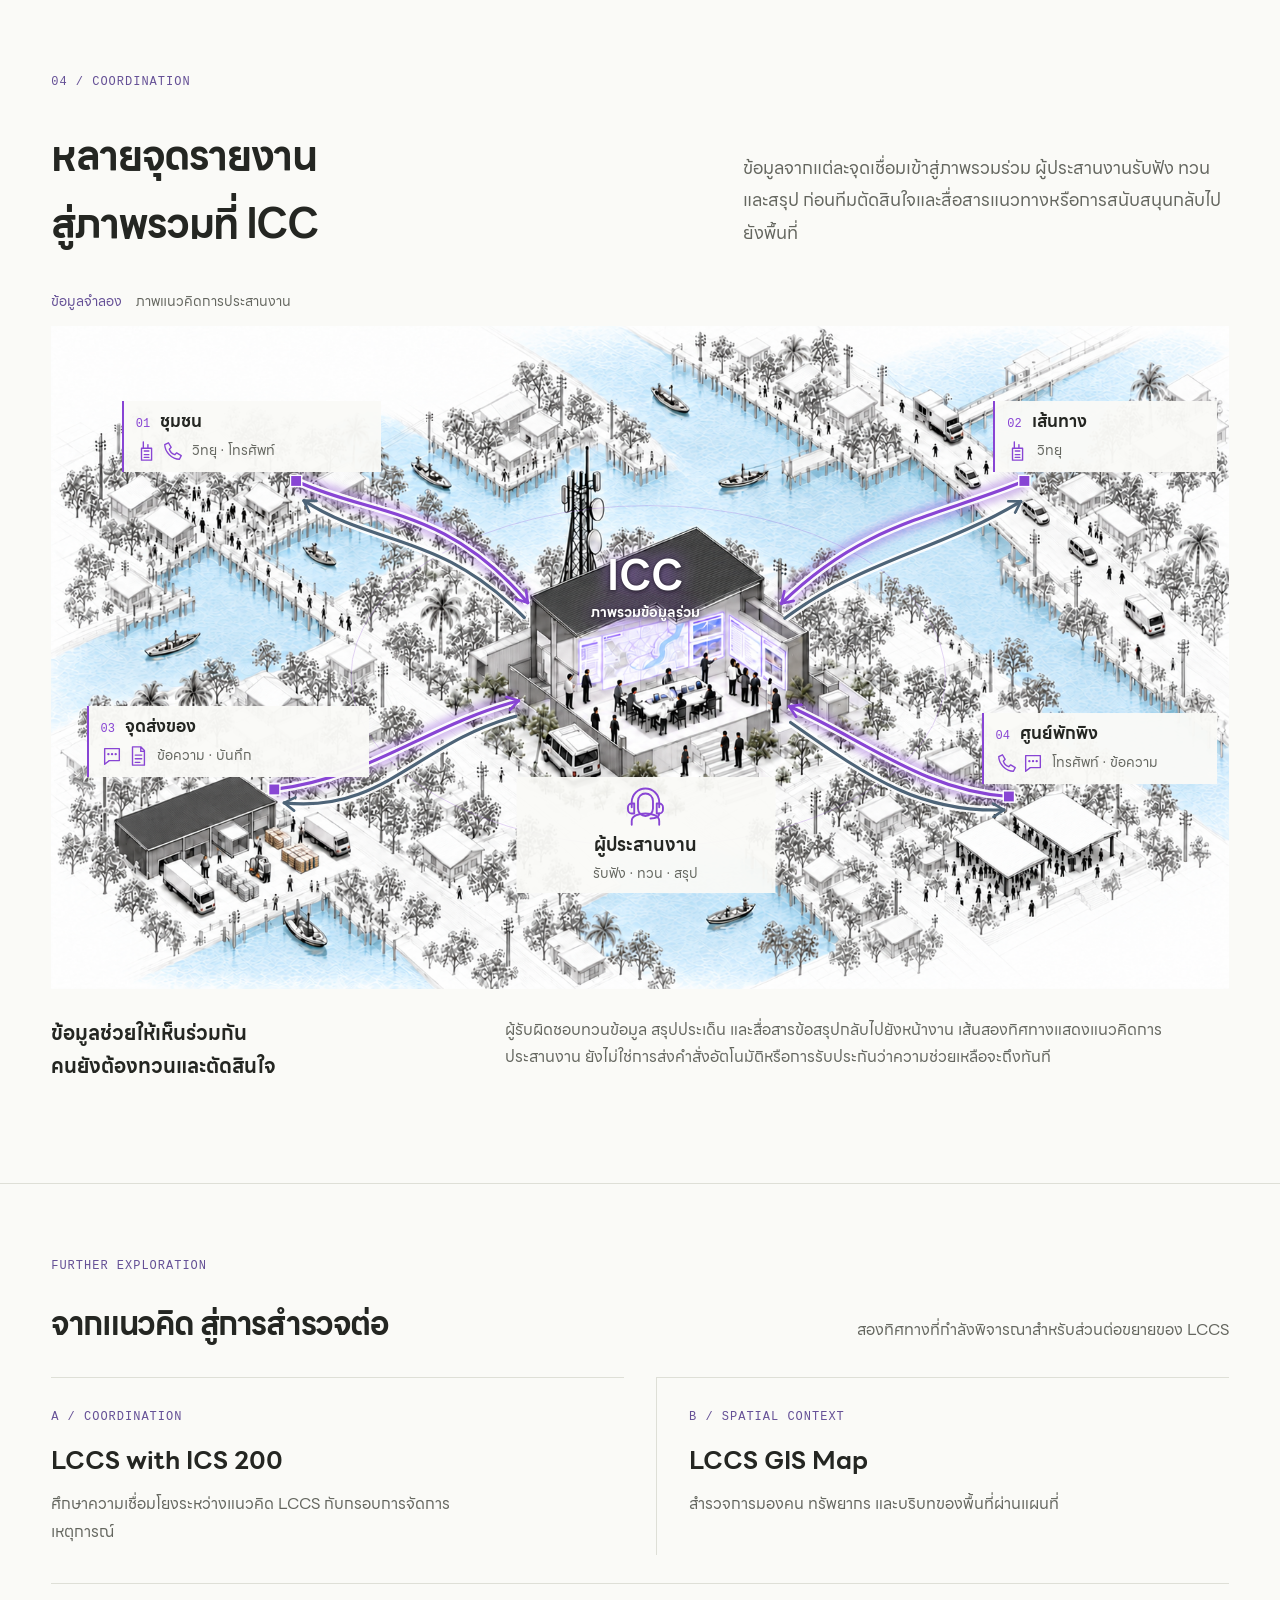
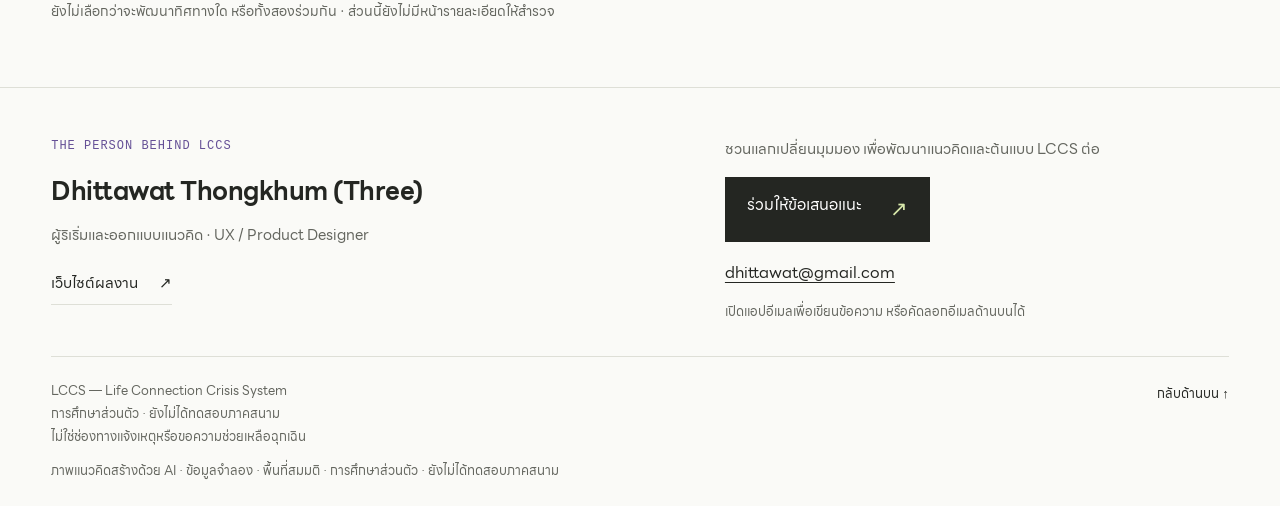
==== commit 08185178: "Collapse concept section and simplify coordination notes" ====
--- a/index.html
+++ b/index.html
@@ -25,7 +25,7 @@
 <link rel="stylesheet" href="research/program-suites.css">
 <link rel="stylesheet" href="research/coordination.css?v=hub-20261028">
 <link rel="stylesheet" href="research/closing.css">
-<link rel="stylesheet" href="research/showcase.css?v=hero-20261028">
+<link rel="stylesheet" href="research/showcase.css?v=sections-20261028">
 </head>
 <body>
 <a class="skip" href="#main">ข้ามไปเนื้อหา</a>
@@ -40,7 +40,7 @@
 <figure class="hero-art"><div class="art-label">SCN_01 / COORDINATION STUDY <span>+</span></div><div class="hero-image"><img width="1254" height="1254" src="research/assets/community-hero-v2.webp" alt="ภาพแนวคิดชุมชนแบบแอกโซโนเมตริก เชื่อมจุดประสานงานด้วยเส้นสีม่วง"></div><figcaption><span>คน · พื้นที่ · ทรัพยากร</span><span>ภาพแนวคิด · ข้อมูลจำลอง · ไม่ใช่แผนที่ใช้งานจริง</span></figcaption></figure>
 <div class="hero-bottom"><span>RESEARCH IN PROGRESS</span><span>จากความสงสัย → สู่การออกแบบความพร้อม</span><a href="#concept" aria-label="เลื่อนลงไป Concept">↓</a></div>
 </section>
-<section id="concept" class="section concept-compact" aria-labelledby="concept-title"><div class="section-label">02 / CONCEPT</div><div class="section-body"><h2 id="concept-title">ส่งไปแล้ว ยังไงต่อ<span class="purple">?</span></h2><div class="concept-card-grid"><article><div class="concept-card-label"><svg class="concept-icon" viewBox="0 0 24 24" fill="none" stroke="currentColor" stroke-width="1.5" stroke-linecap="round" stroke-linejoin="round" aria-hidden="true"><path d="M12 22s8-8 8-14a8 8 0 0 0-16 0c0 6 8 14 8 14Z"/><circle cx="12" cy="8" r="2.5"/></svg><span>01</span></div><div class="concept-card-heading"><svg class="concept-thumbnail" viewBox="0 190 710 470" aria-hidden="true" focusable="false"><image href="research/assets/concept-linework.png" width="1024" height="1536"/></svg><h3>เริ่มจากสิ่งที่ต้องการ</h3></div><p>มองความต้องการในพื้นที่ ก่อนจับคู่กับสิ่งที่มีคนพร้อมให้</p></article><article><div class="concept-card-label"><svg class="concept-icon" viewBox="0 0 24 24" fill="none" stroke="currentColor" stroke-width="1.5" stroke-linecap="round" stroke-linejoin="round" aria-hidden="true"><path d="M2 2h8v8H2zM2 14h8v8H2zM14 14h8v8h-8z"/><path stroke-dasharray="2 2" d="M14 2h8v8h-8z"/></svg><span>02</span></div><div class="concept-card-heading"><svg class="concept-thumbnail" viewBox="420 650 604 420" aria-hidden="true" focusable="false"><image href="research/assets/concept-linework.png" width="1024" height="1536"/></svg><h3>เห็นเงื่อนไขที่ยังขาด</h3></div><p>ทรัพยากรหนึ่งรายการอาจต้องพึ่งคน เส้นทาง และอุปกรณ์อีกหลายอย่าง</p></article><article><div class="concept-card-label"><svg class="concept-icon" viewBox="0 0 24 24" fill="none" stroke="currentColor" stroke-width="1.5" stroke-linecap="round" stroke-linejoin="round" aria-hidden="true"><path d="M2 7h19m-5-5 5 5-5 5M22 17H3m5-5-5 5 5 5"/></svg><span>03</span></div><div class="concept-card-heading"><svg class="concept-thumbnail" viewBox="0 990 710 440" aria-hidden="true" focusable="false"><image href="research/assets/concept-linework.png" width="1024" height="1536"/></svg><h3>รู้ว่าใครรับต่อ</h3></div><p>การประสานงานต้องมีผู้รับผิดชอบ และข้อมูลที่ตามกลับไปยังต้นทางได้</p></article></div></div></section>
+<section id="concept" class="section concept-compact" aria-labelledby="concept-title"><div class="section-label">02 / CONCEPT</div><div class="section-body"><details class="concept-disclosure"><summary><h2 id="concept-title"><span>ส่งไปแล้ว ยังไงต่อ<span class="purple">?</span></span><svg class="concept-chevron" viewBox="0 0 24 24" fill="none" stroke="currentColor" stroke-width="1.5" stroke-linecap="round" stroke-linejoin="round" aria-hidden="true" focusable="false"><path d="m5 9 7 7 7-7"/></svg></h2></summary><div class="concept-card-grid"><article><div class="concept-card-label"><svg class="concept-icon" viewBox="0 0 24 24" fill="none" stroke="currentColor" stroke-width="1.5" stroke-linecap="round" stroke-linejoin="round" aria-hidden="true"><path d="M12 22s8-8 8-14a8 8 0 0 0-16 0c0 6 8 14 8 14Z"/><circle cx="12" cy="8" r="2.5"/></svg><span>01</span></div><div class="concept-card-heading"><svg class="concept-thumbnail" viewBox="0 190 710 470" aria-hidden="true" focusable="false"><image href="research/assets/concept-linework.png" width="1024" height="1536"/></svg><h3>เริ่มจากสิ่งที่ต้องการ</h3></div><p>มองความต้องการในพื้นที่ ก่อนจับคู่กับสิ่งที่มีคนพร้อมให้</p></article><article><div class="concept-card-label"><svg class="concept-icon" viewBox="0 0 24 24" fill="none" stroke="currentColor" stroke-width="1.5" stroke-linecap="round" stroke-linejoin="round" aria-hidden="true"><path d="M2 2h8v8H2zM2 14h8v8H2zM14 14h8v8h-8z"/><path stroke-dasharray="2 2" d="M14 2h8v8h-8z"/></svg><span>02</span></div><div class="concept-card-heading"><svg class="concept-thumbnail" viewBox="420 650 604 420" aria-hidden="true" focusable="false"><image href="research/assets/concept-linework.png" width="1024" height="1536"/></svg><h3>เห็นเงื่อนไขที่ยังขาด</h3></div><p>ทรัพยากรหนึ่งรายการอาจต้องพึ่งคน เส้นทาง และอุปกรณ์อีกหลายอย่าง</p></article><article><div class="concept-card-label"><svg class="concept-icon" viewBox="0 0 24 24" fill="none" stroke="currentColor" stroke-width="1.5" stroke-linecap="round" stroke-linejoin="round" aria-hidden="true"><path d="M2 7h19m-5-5 5 5-5 5M22 17H3m5-5-5 5 5 5"/></svg><span>03</span></div><div class="concept-card-heading"><svg class="concept-thumbnail" viewBox="0 990 710 440" aria-hidden="true" focusable="false"><image href="research/assets/concept-linework.png" width="1024" height="1536"/></svg><h3>รู้ว่าใครรับต่อ</h3></div><p>การประสานงานต้องมีผู้รับผิดชอบ และข้อมูลที่ตามกลับไปยังต้นทางได้</p></article></div></details></div></section>
 <section id="problem" class="section program-suites" aria-labelledby="suites-title"><div class="section-label">03 / PROGRAM SUITES</div><div class="section-body"><div class="intro"><div><p class="eyebrow">PERSONAL RESEARCH / CONCEPT EXPLORATION</p><h2 class="suite-title" id="suites-title">พื้นที่เดียว<br>หลายงานที่ต้องประสานกัน</h2></div><p>แนวคิดชุดโปรแกรมที่เชื่อมทีม ทรัพยากร สิ่งของ และศูนย์พักพิง เพื่อเห็นว่า มีอะไร ขาดอะไร และใครรับต่อ</p></div>
 <figure><p class="sample-label">ข้อมูลจำลอง <span>ภาพแนวคิดชุดโปรแกรม</span></p><img src="research/assets/program-suites-concept.png" width="1672" height="941" alt="ภาพแนวคิดพื้นที่สมมติ เชื่อมจุดเตรียมเครื่องจักร คลังส่งของ และศูนย์พักพิงด้วยเส้นทางและแผงข้อมูล"><figcaption>ภาพสำรวจแนวคิด · ข้อมูลจำลอง · พื้นที่สมมติ · เส้นเชื่อมแสดงความสัมพันธ์ ไม่ใช่ลำดับปฏิบัติงานที่กำหนดแล้ว</figcaption></figure>
 <section class="modules" aria-label="สำรวจสามกลุ่มงาน">
@@ -74,7 +74,7 @@
       <symbol id="coord-headset" viewBox="0 0 32 32"><path d="M5 17v-4a11 11 0 0 1 22 0v4M7 14v8H5a3 3 0 0 1-3-3v-2a3 3 0 0 1 3-3h2Zm18 0v8h2a3 3 0 0 0 3-3v-2a3 3 0 0 0-3-3h-2Z"/><path d="M10 12a6 6 0 0 1 12 0v6a6 6 0 0 1-12 0v-6Zm-5 19v-3c0-4 5-6 11-6s11 2 11 6v3M27 22c0 3-3 4-7 4"/></symbol>
     </defs>
   </svg>
-  <figure class="coord-figure" aria-labelledby="coord-title" aria-describedby="coord-caption coord-scope">
+  <figure class="coord-figure" aria-labelledby="coord-title" aria-describedby="coord-scope">
     <p class="sample-label coord-sample-label">ข้อมูลจำลอง <span>ภาพแนวคิดการประสานงาน</span></p>
     <div class="coord-scene">
       <div class="coord-art">
@@ -138,17 +138,8 @@
         <p>รับฟัง · ทวน · สรุป</p>
       </div>
     </div>
-    <figcaption class="coord-legend" id="coord-caption">
-      <span class="coord-legend-items"><span><i class="coord-swatch" aria-hidden="true"></i>รายงานข้อมูลเข้า</span><span><i class="coord-swatch coord-swatch--reply" aria-hidden="true"></i>คำสั่ง / การสนับสนุนกลับ</span></span>
-      <span>เส้นเชื่อมแสดงการสื่อสาร ไม่ใช่เส้นทางเดินทาง</span>
-    </figcaption>
   </figure>
-  <div class="coord-hub">
-    <h3>ICC <span>ข้อมูลให้ทีมร่วมพิจารณา</span></h3>
-    <ul><li>ภาพรวมสถานการณ์</li><li>ข้อมูลที่ต้องทวน</li><li>ประเด็นรอตัดสินใจ</li></ul>
-  </div>
   <aside class="coord-boundary"><h3>ข้อมูลช่วยให้เห็นร่วมกัน<br>คนยังต้องทวนและตัดสินใจ</h3><p>ผู้รับผิดชอบทวนข้อมูล สรุปประเด็น และสื่อสารข้อสรุปกลับไปยังหน้างาน เส้นสองทิศทางแสดงแนวคิดการประสานงาน ยังไม่ใช่การส่งคำสั่งอัตโนมัติหรือการรับประกันว่าความช่วยเหลือจะถึงทันที</p></aside>
-  <p class="coord-status" id="coord-scope">ภาพแนวคิดสร้างด้วย AI · ข้อมูลจำลอง · พื้นที่สมมติ · การศึกษาส่วนตัว · ยังไม่ได้ทดสอบภาคสนาม</p>
 </section>
 <section id="explore-next" class="section" aria-labelledby="explore-title">
   <div class="section-label">FURTHER EXPLORATION</div>
@@ -173,7 +164,7 @@
     <a class="contact-email" href="mailto:dhittawat@gmail.com">dhittawat@gmail.com</a>
     <p class="contact-note">เปิดแอปอีเมลเพื่อเขียนข้อความ หรือคัดลอกอีเมลด้านบนได้</p>
   </div>
-  <div class="showcase-footer-bottom"><p class="tiny showcase-project-note">LCCS — Life Connection Crisis System<br>การศึกษาส่วนตัว · ยังไม่ได้ทดสอบภาคสนาม<br>ไม่ใช่ช่องทางแจ้งเหตุหรือขอความช่วยเหลือฉุกเฉิน</p><a href="#main">กลับด้านบน ↑</a></div>
+  <div class="showcase-footer-bottom"><div class="showcase-footer-notes"><p class="tiny showcase-project-note">LCCS — Life Connection Crisis System<br>การศึกษาส่วนตัว · ยังไม่ได้ทดสอบภาคสนาม<br>ไม่ใช่ช่องทางแจ้งเหตุหรือขอความช่วยเหลือฉุกเฉิน</p><p class="coord-status" id="coord-scope">ภาพแนวคิดสร้างด้วย AI · ข้อมูลจำลอง · พื้นที่สมมติ · การศึกษาส่วนตัว · ยังไม่ได้ทดสอบภาคสนาม</p></div><a href="#main">กลับด้านบน ↑</a></div>
 </footer>
 <script src="research/app.js?v=showcase-20261028"></script><script src="research/program-suites.js"></script>
 </body></html>
--- a/research/showcase.css
+++ b/research/showcase.css
@@ -74,3 +74,25 @@
  .hero-art figcaption{flex-direction:column;font-size:12px}
  .showcase-footer .showcase-project-note{margin-bottom:12px}
 }
+
+/* Compact disclosure and quieter coordination supporting copy. */
+#concept.concept-compact{padding-block:28px}
+#concept .section-label{padding-top:0;margin-bottom:8px}
+#concept .concept-disclosure>summary{list-style:none;cursor:pointer;border-radius:0}
+#concept .concept-disclosure>summary::-webkit-details-marker{display:none}
+#concept.concept-compact .concept-disclosure h2{display:flex;align-items:center;justify-content:space-between;gap:24px;min-height:48px;margin:0;padding-block:8px;line-height:1.5}
+#concept .concept-disclosure>summary:focus-visible{outline:3px solid var(--purple);outline-offset:6px}
+#concept .concept-disclosure>summary:hover h2{color:var(--purple)}
+#concept .concept-chevron{flex:0 0 28px;width:28px;height:28px;color:var(--purple);transition:transform .18s ease}
+#concept .concept-disclosure[open] .concept-chevron{transform:rotate(180deg)}
+#concept .concept-disclosure .concept-card-grid{padding-top:32px;padding-bottom:8px}
+#problem .shared{background:#fff;border:0;border-left:3px solid var(--purple);box-shadow:none;border-radius:0}
+.showcase-footer-notes{min-width:0;max-width:76ch}
+.showcase-footer #coord-scope{font-size:13px;line-height:1.8;letter-spacing:0;color:var(--muted);margin:10px 0 0}
+@media(max-width:700px){
+ #concept.concept-compact{padding-block:24px}
+ #concept.concept-compact .concept-disclosure h2{font-size:28px;gap:16px}
+ #concept .concept-disclosure .concept-card-grid{padding-top:26px}
+ .showcase-footer-notes{margin-bottom:12px}
+}
+@media(prefers-reduced-motion:reduce){#concept .concept-chevron{transition:none}}
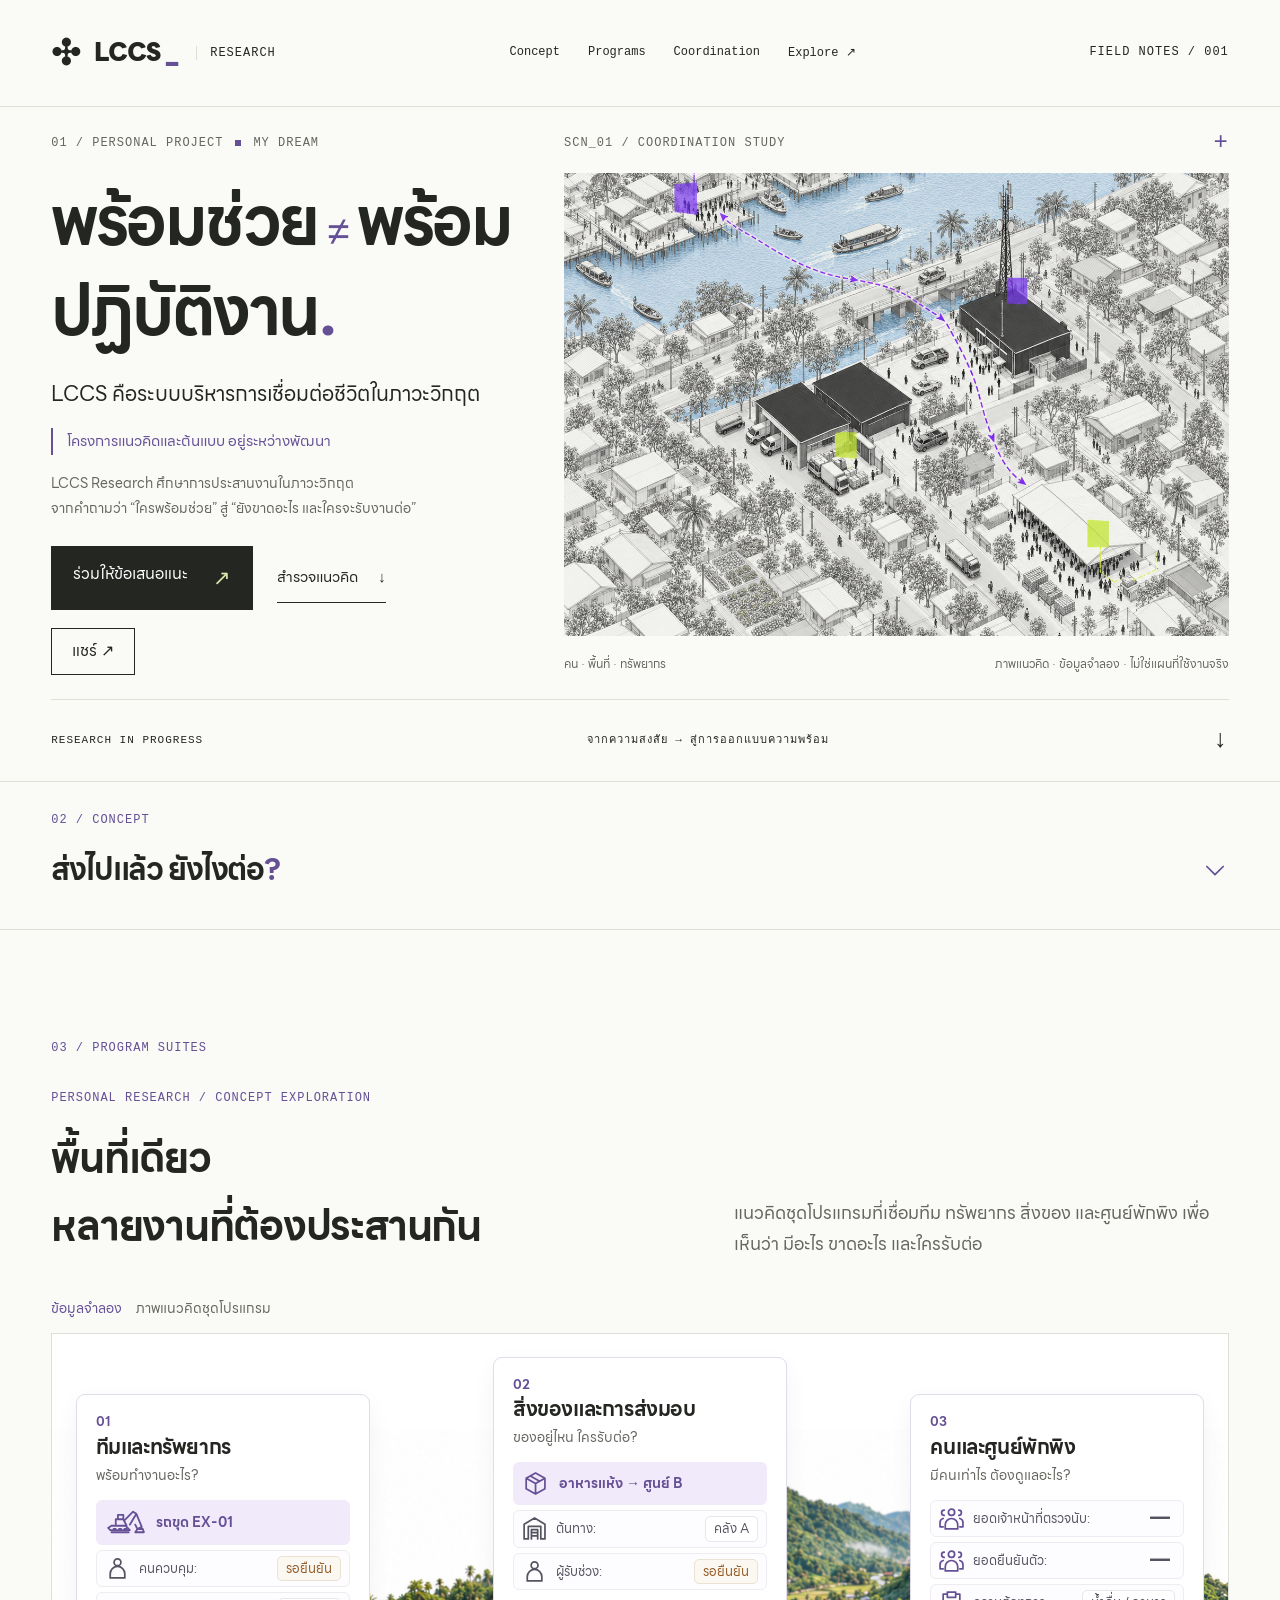
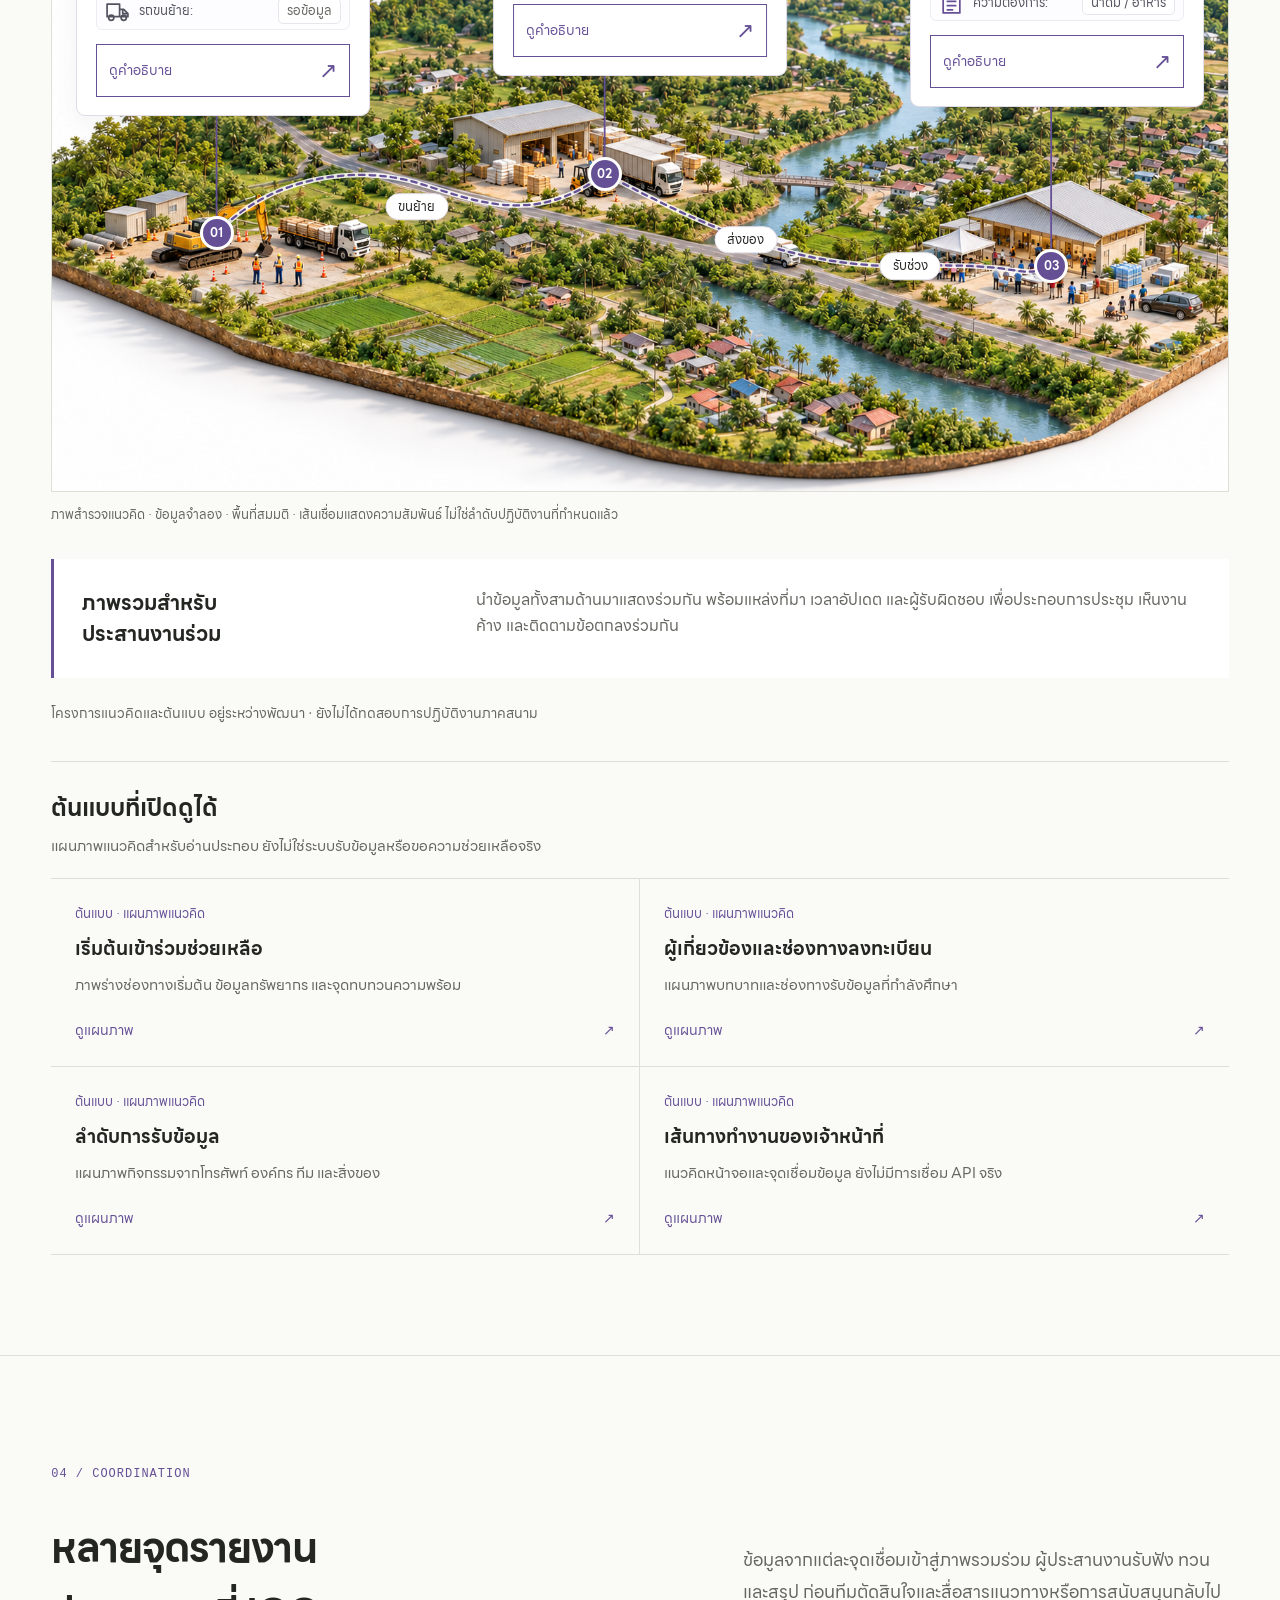
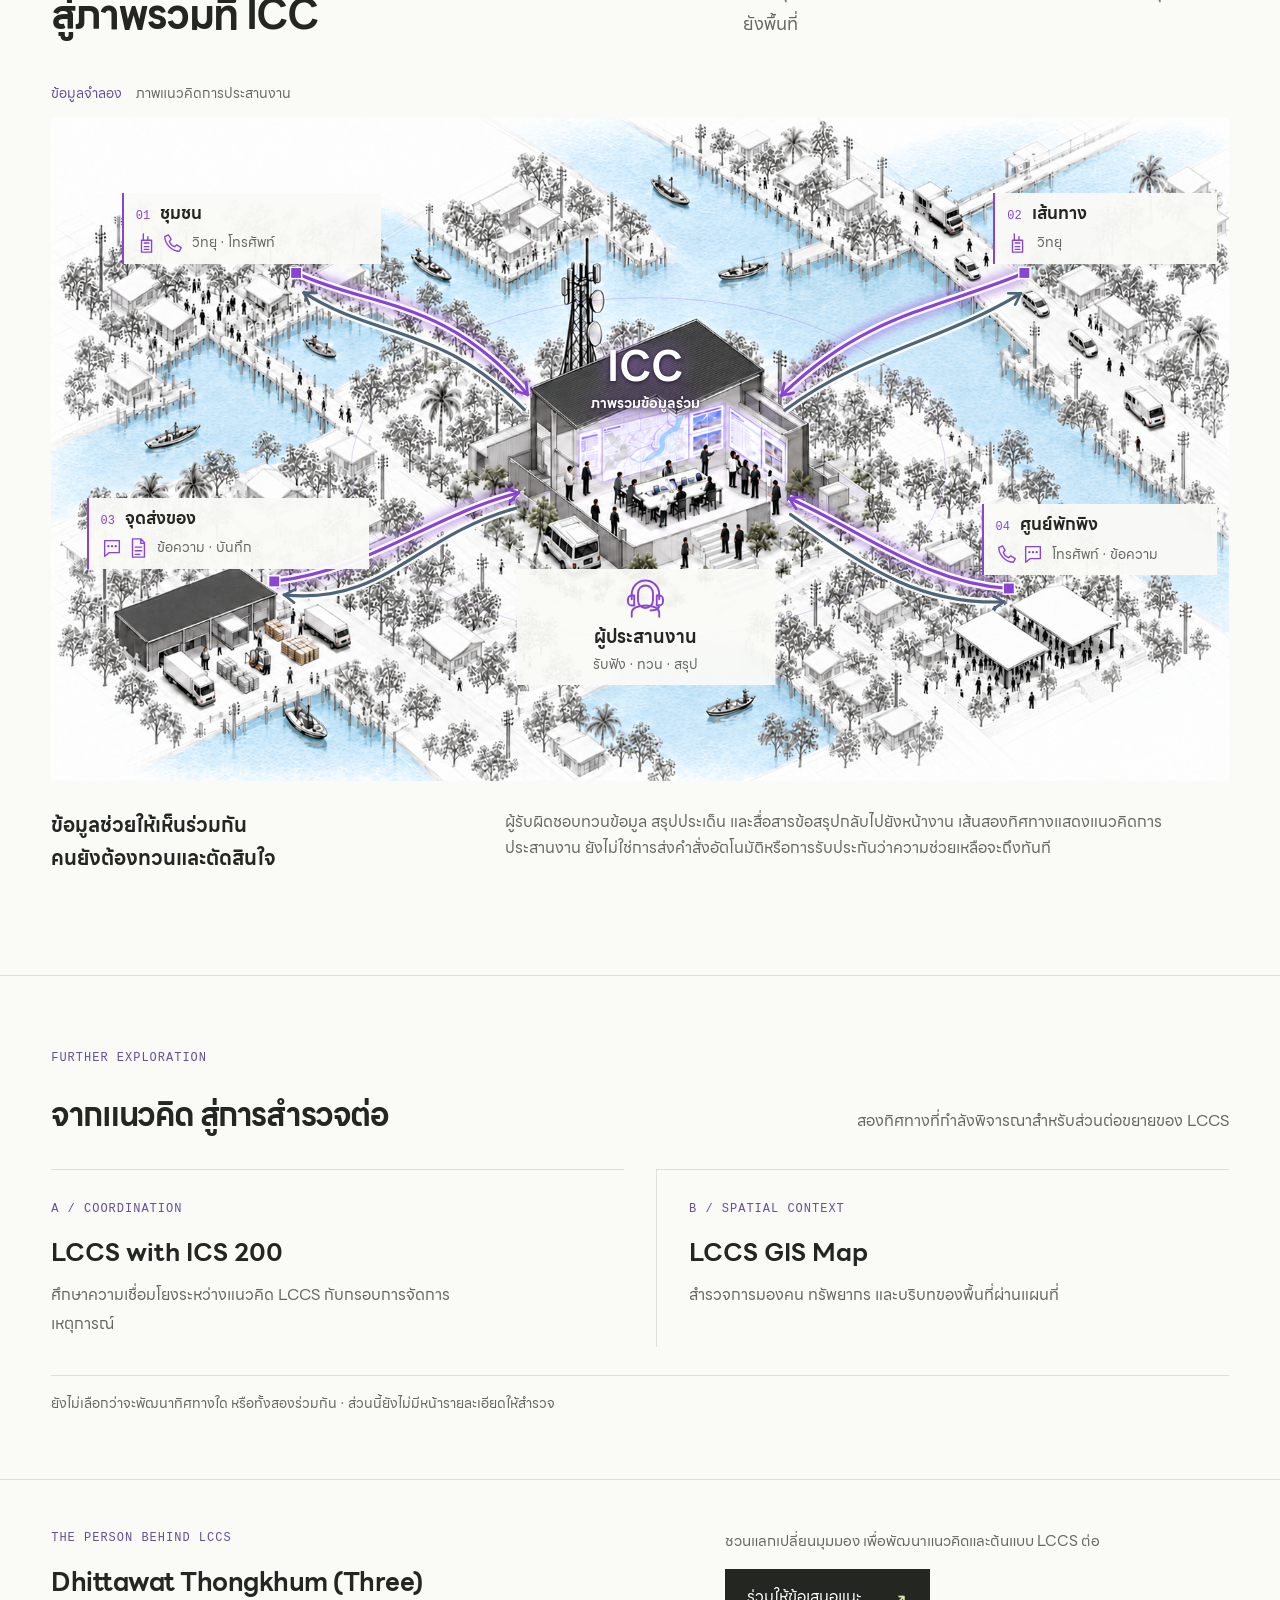
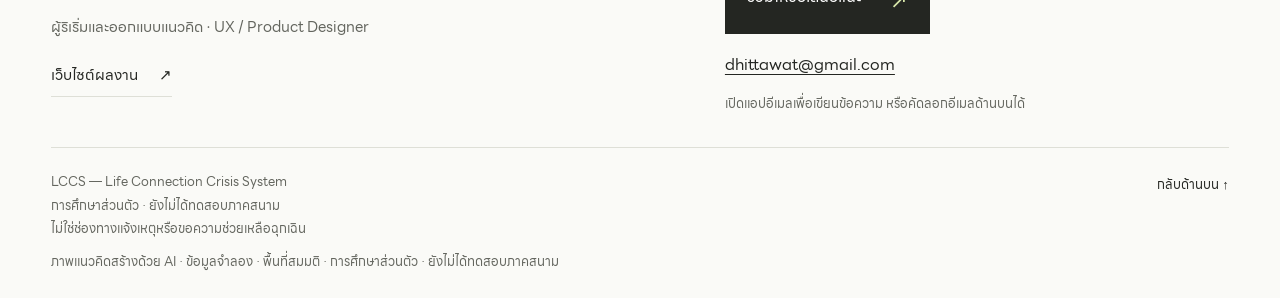
==== commit fe0a0c5e: "Add responsive program cards and three resource illustrations" ====
--- a/index.html
+++ b/index.html
@@ -26,6 +26,7 @@
 <link rel="stylesheet" href="research/coordination.css?v=hub-20261028">
 <link rel="stylesheet" href="research/closing.css">
 <link rel="stylesheet" href="research/showcase.css?v=sections-20261028">
+<link rel="stylesheet" href="research/program-suites-illustration.css?v=resource-scenes-20261117">
 </head>
 <body>
 <a class="skip" href="#main">ข้ามไปเนื้อหา</a>
@@ -42,12 +43,63 @@
 </section>
 <section id="concept" class="section concept-compact" aria-labelledby="concept-title"><div class="section-label">02 / CONCEPT</div><div class="section-body"><details class="concept-disclosure"><summary><h2 id="concept-title"><span>ส่งไปแล้ว ยังไงต่อ<span class="purple">?</span></span><svg class="concept-chevron" viewBox="0 0 24 24" fill="none" stroke="currentColor" stroke-width="1.5" stroke-linecap="round" stroke-linejoin="round" aria-hidden="true" focusable="false"><path d="m5 9 7 7 7-7"/></svg></h2></summary><div class="concept-card-grid"><article><div class="concept-card-label"><svg class="concept-icon" viewBox="0 0 24 24" fill="none" stroke="currentColor" stroke-width="1.5" stroke-linecap="round" stroke-linejoin="round" aria-hidden="true"><path d="M12 22s8-8 8-14a8 8 0 0 0-16 0c0 6 8 14 8 14Z"/><circle cx="12" cy="8" r="2.5"/></svg><span>01</span></div><div class="concept-card-heading"><svg class="concept-thumbnail" viewBox="0 190 710 470" aria-hidden="true" focusable="false"><image href="research/assets/concept-linework.png" width="1024" height="1536"/></svg><h3>เริ่มจากสิ่งที่ต้องการ</h3></div><p>มองความต้องการในพื้นที่ ก่อนจับคู่กับสิ่งที่มีคนพร้อมให้</p></article><article><div class="concept-card-label"><svg class="concept-icon" viewBox="0 0 24 24" fill="none" stroke="currentColor" stroke-width="1.5" stroke-linecap="round" stroke-linejoin="round" aria-hidden="true"><path d="M2 2h8v8H2zM2 14h8v8H2zM14 14h8v8h-8z"/><path stroke-dasharray="2 2" d="M14 2h8v8h-8z"/></svg><span>02</span></div><div class="concept-card-heading"><svg class="concept-thumbnail" viewBox="420 650 604 420" aria-hidden="true" focusable="false"><image href="research/assets/concept-linework.png" width="1024" height="1536"/></svg><h3>เห็นเงื่อนไขที่ยังขาด</h3></div><p>ทรัพยากรหนึ่งรายการอาจต้องพึ่งคน เส้นทาง และอุปกรณ์อีกหลายอย่าง</p></article><article><div class="concept-card-label"><svg class="concept-icon" viewBox="0 0 24 24" fill="none" stroke="currentColor" stroke-width="1.5" stroke-linecap="round" stroke-linejoin="round" aria-hidden="true"><path d="M2 7h19m-5-5 5 5-5 5M22 17H3m5-5-5 5 5 5"/></svg><span>03</span></div><div class="concept-card-heading"><svg class="concept-thumbnail" viewBox="0 990 710 440" aria-hidden="true" focusable="false"><image href="research/assets/concept-linework.png" width="1024" height="1536"/></svg><h3>รู้ว่าใครรับต่อ</h3></div><p>การประสานงานต้องมีผู้รับผิดชอบ และข้อมูลที่ตามกลับไปยังต้นทางได้</p></article></div></details></div></section>
 <section id="problem" class="section program-suites" aria-labelledby="suites-title"><div class="section-label">03 / PROGRAM SUITES</div><div class="section-body"><div class="intro"><div><p class="eyebrow">PERSONAL RESEARCH / CONCEPT EXPLORATION</p><h2 class="suite-title" id="suites-title">พื้นที่เดียว<br>หลายงานที่ต้องประสานกัน</h2></div><p>แนวคิดชุดโปรแกรมที่เชื่อมทีม ทรัพยากร สิ่งของ และศูนย์พักพิง เพื่อเห็นว่า มีอะไร ขาดอะไร และใครรับต่อ</p></div>
-<figure><p class="sample-label">ข้อมูลจำลอง <span>ภาพแนวคิดชุดโปรแกรม</span></p><img src="research/assets/program-suites-concept.png" width="1672" height="941" alt="ภาพแนวคิดพื้นที่สมมติ เชื่อมจุดเตรียมเครื่องจักร คลังส่งของ และศูนย์พักพิงด้วยเส้นทางและแผงข้อมูล"><figcaption>ภาพสำรวจแนวคิด · ข้อมูลจำลอง · พื้นที่สมมติ · เส้นเชื่อมแสดงความสัมพันธ์ ไม่ใช่ลำดับปฏิบัติงานที่กำหนดแล้ว</figcaption></figure>
-<section class="modules" aria-label="สำรวจสามกลุ่มงาน">
-<article><span class="number">01 / RESOURCES</span><h3>ทีมและทรัพยากร</h3><p>ใครพร้อม และพร้อมทำงานอะไร — มองคนใช้งาน อุปกรณ์ และข้อจำกัดควบคู่กับทรัพยากรที่มี</p><button class="explore" data-module="resources" aria-haspopup="dialog">สำรวจทีมและทรัพยากร <span aria-hidden="true">↗</span></button></article>
-<article><span class="number">02 / SUPPLIES</span><h3>สิ่งของและการส่งมอบ</h3><p>ต้องการอะไร ของอยู่ไหน ใครรับต่อ — เชื่อมความต้องการกับสิ่งของ การขนส่ง และผู้รับช่วงงาน</p><button class="explore" data-module="supplies" aria-haspopup="dialog">สำรวจการส่งมอบ <span aria-hidden="true">↗</span></button></article>
-<article><span class="number">03 / SHELTER</span><h3>คนและศูนย์พักพิง</h3><p>มีคนเท่าไร และต้องดูแลอะไร — แยกยอดเจ้าหน้าที่ตรวจนับกับยอดยืนยันตัว พร้อมความต้องการดูแล</p><button class="explore" data-module="shelter" aria-haspopup="dialog">สำรวจศูนย์พักพิง <span aria-hidden="true">↗</span></button></article>
-</section>
+<figure class="program-illustration" aria-label="ตัวอย่างข้อมูลสามกลุ่มงานในพื้นที่เดียวกัน" aria-describedby="program-illustration-caption">
+<p class="sample-label">ข้อมูลจำลอง <span>ภาพแนวคิดชุดโปรแกรม</span></p>
+<svg width="0" height="0" style="position:absolute" aria-hidden="true" focusable="false"><defs>
+<symbol id="psi-icon-machine" viewBox="0 0 36 24"><path d="M5 15h13l4 4H4l-2-2 3-2ZM9 15V9h7l3 6M11 9V5h5v4M17 10l8-8 3 2-6 10M28 4l5 12-4 2-2-4M29 18h5l1 3h-8l2-3Z"/><path d="M5 21h16M7 18h2m3 0h2m3 0h2"/></symbol>
+<symbol id="psi-icon-person" viewBox="0 0 24 24"><circle cx="12" cy="6" r="3.3"/><path d="M5 21v-4a7 7 0 0 1 14 0v4H5Z"/></symbol>
+<symbol id="psi-icon-truck" viewBox="0 0 24 24"><path d="M2 5h12v12H2V5Zm12 5h4l4 4v3h-8M17 10v4h5"/><circle cx="6" cy="18" r="2.5"/><circle cx="18" cy="18" r="2.5"/></symbol>
+<symbol id="psi-icon-box" viewBox="0 0 24 24"><path d="m3 7 9-5 9 5v10l-9 5-9-5V7Zm0 0 9 5 9-5M12 12v10M7 4.8l9 5"/></symbol>
+<symbol id="psi-icon-warehouse" viewBox="0 0 24 24"><path d="m2 8 10-6 10 6v14h-4V10H6v12H2V8ZM9 22V13h6v9M9 16h6m-6 3h6"/></symbol>
+<symbol id="psi-icon-people" viewBox="0 0 24 24"><circle cx="12" cy="6" r="3"/><path d="M6 22v-4a6 6 0 0 1 12 0v4H6ZM5 4a2.5 2.5 0 0 0 0 5m14-5a2.5 2.5 0 0 1 0 5M4 12a4 4 0 0 0-3 4v4h3m16-8a4 4 0 0 1 3 4v4h-3"/></symbol>
+<symbol id="psi-icon-clipboard" viewBox="0 0 24 24"><path d="M8 4H4v18h16V4h-4M8 2h8v5H8V2ZM8 11h8m-8 4h8m-8 4h5"/></symbol>
+</defs></svg>
+<div class="psi-composition">
+  <div class="psi-scene">
+    <svg class="psi-connections" viewBox="0 0 1672 941" preserveAspectRatio="none" aria-hidden="true" focusable="false">
+      <defs><marker id="psi-route-arrow" viewBox="0 0 10 10" refX="8" refY="5" markerWidth="6" markerHeight="6" orient="auto"><path d="M1 1L8 5L1 9" fill="none" stroke="#655096" stroke-width="1.7" stroke-linecap="round" stroke-linejoin="round"/></marker></defs>
+      <path class="psi-route-halo" d="M234 574 C315 489 438 477 520 502 S685 565 786 489M786 489 C905 551 1045 625 1220 620 S1365 640 1421 621"/>
+      <path class="psi-route" d="M234 574 C315 489 438 477 520 502 S685 565 786 489"/>
+      <path class="psi-route" d="M786 489 C905 551 1045 625 1220 620 S1365 640 1421 621"/>
+      <path class="psi-callout" d="M234 170V574M786 120V489M1421 170V621"/>
+    </svg>
+    <a class="psi-pin psi-pin--resources" href="#suite-resource-example" aria-label="อ่านตัวอย่าง 01 ทีมและทรัพยากร"><span aria-hidden="true">01</span></a>
+    <a class="psi-pin psi-pin--supplies" href="#suite-supply-example" aria-label="อ่านตัวอย่าง 02 สิ่งของและการส่งมอบ"><span aria-hidden="true">02</span></a>
+    <a class="psi-pin psi-pin--shelter" href="#suite-shelter-example" aria-label="อ่านตัวอย่าง 03 คนและศูนย์พักพิง"><span aria-hidden="true">03</span></a>
+  </div>
+  <div class="psi-route-labels" aria-label="ความสัมพันธ์ของงาน"><span class="psi-label-move">ขนย้าย</span><span class="psi-label-deliver">ส่งของ</span><span class="psi-label-handover">รับช่วง</span></div>
+  <ol class="psi-cards">
+    <li class="psi-card psi-card--resources" id="suite-resource-example" tabindex="-1">
+      <span class="psi-card-number">01</span><h3>ทีมและทรัพยากร</h3><p class="psi-question">พร้อมทำงานอะไร?</p>
+      <p class="psi-highlight"><svg class="psi-icon psi-icon--machine" aria-hidden="true" focusable="false"><use href="#psi-icon-machine"/></svg><span>รถขุด EX-01</span></p>
+      <dl class="psi-data">
+        <div class="psi-row"><svg class="psi-icon" aria-hidden="true" focusable="false"><use href="#psi-icon-person"/></svg><dt>คนควบคุม:</dt><dd class="psi-value psi-value--pending">รอยืนยัน</dd></div>
+        <div class="psi-row"><svg class="psi-icon" aria-hidden="true" focusable="false"><use href="#psi-icon-truck"/></svg><dt>รถขนย้าย:</dt><dd class="psi-value psi-value--unknown">รอข้อมูล</dd></div>
+      </dl>
+      <button type="button" class="explore psi-description-button" data-module="resources" aria-haspopup="dialog" aria-label="ดูคำอธิบาย ทีมและทรัพยากร">ดูคำอธิบาย <span aria-hidden="true">↗</span></button>
+    </li>
+    <li class="psi-card psi-card--supplies" id="suite-supply-example" tabindex="-1">
+      <span class="psi-card-number">02</span><h3>สิ่งของและการส่งมอบ</h3><p class="psi-question">ของอยู่ไหน ใครรับต่อ?</p>
+      <p class="psi-highlight"><svg class="psi-icon" aria-hidden="true" focusable="false"><use href="#psi-icon-box"/></svg><span>อาหารแห้ง → ศูนย์ B</span></p>
+      <dl class="psi-data">
+        <div class="psi-row"><svg class="psi-icon" aria-hidden="true" focusable="false"><use href="#psi-icon-warehouse"/></svg><dt>ต้นทาง:</dt><dd class="psi-value">คลัง A</dd></div>
+        <div class="psi-row"><svg class="psi-icon" aria-hidden="true" focusable="false"><use href="#psi-icon-person"/></svg><dt>ผู้รับช่วง:</dt><dd class="psi-value psi-value--pending">รอยืนยัน</dd></div>
+      </dl>
+      <button type="button" class="explore psi-description-button" data-module="supplies" aria-haspopup="dialog" aria-label="ดูคำอธิบาย สิ่งของและการส่งมอบ">ดูคำอธิบาย <span aria-hidden="true">↗</span></button>
+    </li>
+    <li class="psi-card psi-card--shelter" id="suite-shelter-example" tabindex="-1">
+      <span class="psi-card-number">03</span><h3>คนและศูนย์พักพิง</h3><p class="psi-question">มีคนเท่าไร ต้องดูแลอะไร?</p>
+      <dl class="psi-data">
+        <div class="psi-row"><svg class="psi-icon" aria-hidden="true" focusable="false"><use href="#psi-icon-people"/></svg><dt>ยอดเจ้าหน้าที่ตรวจนับ:</dt><dd class="psi-count" aria-label="ยังไม่ระบุยอดเจ้าหน้าที่ตรวจนับ">—</dd></div>
+        <div class="psi-row"><svg class="psi-icon" aria-hidden="true" focusable="false"><use href="#psi-icon-people"/></svg><dt>ยอดยืนยันตัว:</dt><dd class="psi-count" aria-label="ยังไม่ระบุยอดยืนยันตัว">—</dd></div>
+        <div class="psi-row"><svg class="psi-icon" aria-hidden="true" focusable="false"><use href="#psi-icon-clipboard"/></svg><dt>ความต้องการ:</dt><dd class="psi-value">น้ำดื่ม / อาหาร</dd></div>
+      </dl>
+      <button type="button" class="explore psi-description-button" data-module="shelter" aria-haspopup="dialog" aria-label="ดูคำอธิบาย คนและศูนย์พักพิง">ดูคำอธิบาย <span aria-hidden="true">↗</span></button>
+    </li>
+  </ol>
+</div>
+<figcaption id="program-illustration-caption">ภาพสำรวจแนวคิด · ข้อมูลจำลอง · พื้นที่สมมติ · เส้นเชื่อมแสดงความสัมพันธ์ ไม่ใช่ลำดับปฏิบัติงานที่กำหนดแล้ว</figcaption>
+</figure>
 <aside class="shared"><h3>ภาพรวมสำหรับ<br>ประสานงานร่วม</h3><p>นำข้อมูลทั้งสามด้านมาแสดงร่วมกัน พร้อมแหล่งที่มา เวลาอัปเดต และผู้รับผิดชอบ เพื่อประกอบการประชุม เห็นงานค้าง และติดตามข้อตกลงร่วมกัน</p></aside>
 <p class="suite-status">โครงการแนวคิดและต้นแบบ อยู่ระหว่างพัฒนา · ยังไม่ได้ทดสอบการปฏิบัติงานภาคสนาม</p>
 <div class="showcase-prototypes" id="prototype-library" aria-labelledby="prototype-title">
@@ -58,7 +110,7 @@
 <li><a class="prototype-link" href="prototypes/LCCS_Stakeholder_Registration_ORC_Chart.html"><span class="prototype-kind">ต้นแบบ · แผนภาพแนวคิด</span><strong>ผู้เกี่ยวข้องและช่องทางลงทะเบียน</strong><span class="prototype-description">แผนภาพบทบาทและช่องทางรับข้อมูลที่กำลังศึกษา</span><span class="prototype-action">ดูแผนภาพ <span aria-hidden="true">↗</span></span></a></li>
 <li><a class="prototype-link" href="prototypes/LCCS_Onboarding_Activity_Diagrams.html"><span class="prototype-kind">ต้นแบบ · แผนภาพแนวคิด</span><strong>ลำดับการรับข้อมูล</strong><span class="prototype-description">แผนภาพกิจกรรมจากโทรศัพท์ องค์กร ทีม และสิ่งของ</span><span class="prototype-action">ดูแผนภาพ <span aria-hidden="true">↗</span></span></a></li>
 <li><a class="prototype-link" href="prototypes/LCCS_Government_Console_API_User_Journey.html"><span class="prototype-kind">ต้นแบบ · แผนภาพแนวคิด</span><strong>เส้นทางทำงานของเจ้าหน้าที่</strong><span class="prototype-description">แนวคิดหน้าจอและจุดเชื่อมข้อมูล ยังไม่มีการเชื่อม API จริง</span><span class="prototype-action">ดูแผนภาพ <span aria-hidden="true">↗</span></span></a></li>
-</ul></div></div><dialog aria-labelledby="module-title"><button class="close" autofocus>ปิด ×</button><p class="eyebrow">CONCEPT / ขอบเขตแนวคิด</p><h3 id="module-title"></h3><p class="dialog-sub"></p><ul></ul><p class="status">ส่วนนี้แสดงขอบเขตแนวคิด ยังไม่ใช่โปรแกรมพร้อมใช้งาน และยังไม่ได้เชื่อมไปยังระบบปฏิบัติการจริง</p></dialog></section>
+</ul></div></div><dialog aria-labelledby="module-title"><button class="close" autofocus>ปิด ×</button><p class="eyebrow">CONCEPT / ขอบเขตแนวคิด</p><h3 id="module-title"></h3><p class="dialog-sub"></p><ul class="module-items"></ul><p class="status">ส่วนนี้แสดงขอบเขตแนวคิด ยังไม่ใช่โปรแกรมพร้อมใช้งาน และยังไม่ได้เชื่อมไปยังระบบปฏิบัติการจริง</p></dialog></section>
 <section id="safety" class="section coordination" aria-labelledby="coord-title">
   <div class="section-label">04 / COORDINATION</div>
   <div class="coord-heading">
@@ -166,5 +218,5 @@
   </div>
   <div class="showcase-footer-bottom"><div class="showcase-footer-notes"><p class="tiny showcase-project-note">LCCS — Life Connection Crisis System<br>การศึกษาส่วนตัว · ยังไม่ได้ทดสอบภาคสนาม<br>ไม่ใช่ช่องทางแจ้งเหตุหรือขอความช่วยเหลือฉุกเฉิน</p><p class="coord-status" id="coord-scope">ภาพแนวคิดสร้างด้วย AI · ข้อมูลจำลอง · พื้นที่สมมติ · การศึกษาส่วนตัว · ยังไม่ได้ทดสอบภาคสนาม</p></div><a href="#main">กลับด้านบน ↑</a></div>
 </footer>
-<script src="research/app.js?v=showcase-20261028"></script><script src="research/program-suites.js"></script>
+<script src="research/app.js?v=showcase-20261028"></script><script src="research/program-suites.js?v=resource-scenes-20261117"></script>
 </body></html>
--- a/research/program-suites-illustration.css
+++ b/research/program-suites-illustration.css
@@ -0,0 +1,121 @@
+/* Section 3 only: artwork stays separate from readable sample information. */
+#problem .program-illustration{--psi-accent:var(--purple);--psi-soft:#f0eafa;--psi-pending:#955b26;margin:36px 0 0}
+#problem .program-illustration .psi-composition{position:relative;isolation:isolate;background:#fff;border:1px solid var(--line)}
+#problem .program-illustration .psi-scene{position:relative;aspect-ratio:1672/941;background:#fff url('assets/program-suites-background-v1.png') center/100% 100% no-repeat}
+#problem .program-illustration .psi-connections{position:absolute;inset:0;width:100%;height:100%;overflow:visible;pointer-events:none}
+#problem .program-illustration .psi-route-halo{fill:none;stroke:#fff;stroke-width:7;stroke-linecap:round;opacity:.85}
+#problem .program-illustration .psi-route{fill:none;stroke:var(--psi-accent);stroke-width:3.2;stroke-dasharray:8 7;stroke-linecap:round;marker-end:url(#psi-route-arrow)}
+#problem .program-illustration .psi-callout{fill:none;stroke:var(--psi-accent);stroke-width:2.5;stroke-linecap:round}
+#problem .program-illustration .psi-pin{position:absolute;width:44px;height:44px;transform:translate(-50%,-50%);display:grid;place-items:center;z-index:3;color:var(--psi-accent);text-decoration:none}
+#problem .program-illustration .psi-pin span{display:grid;place-items:center;min-width:34px;height:34px;border-radius:50%;border:3px solid white;background:var(--psi-accent);color:#fff;font:700 12px/1 Line,sans-serif;box-shadow:0 2px 9px #20113730}
+#problem .program-illustration .psi-pin:hover span{background:var(--ink)}
+#problem .program-illustration .psi-pin--resources{left:14%;top:61%}
+#problem .program-illustration .psi-pin--supplies{left:47%;top:52%}
+#problem .program-illustration .psi-pin--shelter{left:85%;top:66%}
+#problem .program-illustration .psi-route-labels{position:absolute;inset:0;pointer-events:none;z-index:2}
+#problem .program-illustration .psi-route-labels span{position:absolute;transform:translate(-50%,-50%);padding:3px 12px;background:#fff;border:1px solid #e7e2ed;border-radius:20px;color:var(--ink);font-size:13px;line-height:1.5;box-shadow:0 2px 7px #29213210;white-space:nowrap}
+#problem .program-illustration .psi-label-move{left:31%;top:57%}
+#problem .program-illustration .psi-label-deliver{left:59%;top:62%}
+#problem .program-illustration .psi-label-handover{left:73%;top:66%}
+#problem .program-illustration .psi-cards{list-style:none;margin:0;padding:0}
+#problem .program-illustration .psi-card{display:flex;flex-direction:column;background:#fff;border:1px solid #e1dce8;border-radius:9px;box-shadow:0 8px 24px #2421320c;padding:18px 19px;min-width:0;scroll-margin-top:28px}
+#problem .program-illustration .psi-card:focus-visible{outline:3px solid var(--psi-accent);outline-offset:5px}
+#problem .program-illustration .psi-card-number{display:block;font:700 13px/1.4 Line,sans-serif;color:var(--psi-accent);margin-bottom:2px}
+#problem .program-illustration .psi-card h3{font-size:clamp(20px,1.6vw,25px);line-height:1.35;letter-spacing:-.4px;margin:0 0 4px;color:var(--ink)}
+#problem .program-illustration .psi-question{font-size:clamp(14px,1.05vw,17px);line-height:1.55;color:var(--muted);margin:0 0 13px}
+#problem .program-illustration .psi-highlight{display:flex;align-items:center;gap:11px;background:var(--psi-soft);border-radius:6px;padding:9px 10px;font-size:14px;line-height:1.5;color:var(--psi-accent);font-weight:700;margin:0 0 5px;min-width:0}
+#problem .program-illustration .psi-icon{width:25px;height:25px;flex:0 0 25px;fill:none;stroke:currentColor;stroke-width:1.65;stroke-linecap:round;stroke-linejoin:round}
+#problem .program-illustration .psi-icon--machine{width:39px;flex-basis:39px;height:27px}
+#problem .program-illustration .psi-data{display:grid;gap:5px;margin:0 0 14px;padding:0}
+#problem .program-illustration .psi-description-button{min-height:44px;padding:9px 12px;font-size:14px;line-height:1.5;margin-top:auto;border-color:var(--psi-accent);color:var(--psi-accent)}
+#problem .program-illustration .psi-description-button:hover{background:var(--ink);border-color:var(--ink);color:#fff}
+#problem .program-illustration .psi-description-button:focus-visible{outline:3px solid var(--psi-accent);outline-offset:3px}
+#problem .program-illustration .psi-row{display:grid;grid-template-columns:25px minmax(0,1fr) auto;gap:9px;align-items:center;border:1px solid #eeecf1;border-radius:6px;background:#fdfcfe;min-height:36px;padding:5px 8px;font-size:13px;line-height:1.5;color:#545461}
+#problem .program-illustration .psi-row dt,#problem .program-illustration .psi-row dd{margin:0;min-width:0}
+#problem .program-illustration .psi-value{border:1px solid #e8e5ec;background:#fff;border-radius:5px;padding:2px 8px;white-space:nowrap;font-size:13px;line-height:1.5}
+#problem .program-illustration .psi-value--pending{color:var(--psi-pending);background:#fbf8f2;border-color:#ece2d3}
+#problem .program-illustration .psi-value--unknown{color:var(--muted)}
+#problem .program-illustration .psi-count{font-size:20px;line-height:1.1;font-weight:700;padding-inline:5px}
+#problem .program-illustration .psi-card--shelter .psi-row .psi-icon{color:var(--psi-accent)}
+#problem .program-illustration figcaption{margin:12px 0 30px;font-size:13px;line-height:1.7;color:var(--muted)}
+@media(min-width:1200px){
+ #problem .program-illustration .psi-composition{padding-top:80px}
+ #problem .program-illustration .psi-route-labels{top:80px}
+ #problem .program-illustration .psi-card{position:absolute;width:25%;max-width:350px;z-index:4}
+ #problem .program-illustration .psi-card--resources{left:2%;top:8%}
+ #problem .program-illustration .psi-card--supplies{left:50%;top:3%;transform:translateX(-50%)}
+ #problem .program-illustration .psi-card--shelter{right:2%;top:8%}
+}
+@media(min-width:1200px) and (max-width:1359px){
+ #problem .program-illustration .psi-composition{padding-top:96px}
+ #problem .program-illustration .psi-route-labels{top:96px}
+}
+@media(max-width:1199px){
+ #problem .program-illustration .psi-composition{border:0;background:transparent}
+ #problem .program-illustration .psi-scene{border:1px solid var(--line)}
+ #problem .program-illustration .psi-callout{display:none}
+ #problem .program-illustration .psi-route-labels{position:static;display:flex;align-items:center;justify-content:center;flex-wrap:wrap;gap:8px;margin:12px 0 18px;pointer-events:auto}
+ #problem .program-illustration .psi-route-labels span{position:static;transform:none;font-size:13px}
+ #problem .program-illustration .psi-cards{display:grid;grid-template-columns:repeat(3,minmax(0,1fr));gap:14px}
+ #problem .program-illustration .psi-card{padding:17px 15px;box-shadow:none}
+ #problem .program-illustration .psi-card h3{font-size:21px}
+ #problem .program-illustration .psi-question{font-size:15px}
+ #problem .program-illustration .psi-row{grid-template-columns:22px minmax(0,1fr);gap:5px 8px;font-size:14px;padding:7px 8px}
+ #problem .program-illustration .psi-row dd{grid-column:2}
+ #problem .program-illustration .psi-row .psi-icon{width:22px;height:22px;grid-row:1/span 2}
+ #problem .program-illustration .psi-card--shelter .psi-count{font-size:20px}
+}
+@media(max-width:800px){
+ #problem .program-illustration .psi-cards{grid-template-columns:1fr;gap:14px}
+ #problem .program-illustration .psi-card{padding:20px 22px}
+ #problem .program-illustration .psi-card h3{font-size:24px}
+ #problem .program-illustration .psi-card-number{font-size:14px}
+ #problem .program-illustration .psi-question{font-size:16px}
+ #problem .program-illustration .psi-highlight{font-size:15px}
+ #problem .program-illustration .psi-row{grid-template-columns:25px minmax(0,1fr) auto;gap:10px;font-size:15px;padding:8px 10px}
+ #problem .program-illustration .psi-row dd{grid-column:auto}
+ #problem .program-illustration .psi-row .psi-icon{grid-row:auto;width:25px;height:25px}
+ #problem .program-illustration .psi-value{font-size:14px}
+ #problem .program-illustration .psi-pin span{min-width:30px;height:30px;font-size:11px;border-width:2px}
+ #problem .program-illustration .psi-route{stroke-width:4}
+}
+@media(max-width:390px){
+ #problem .program-illustration .psi-card{padding:18px 15px}
+ #problem .program-illustration .psi-card h3{font-size:23px}
+ #problem .program-illustration .psi-row{gap:7px;font-size:13px;padding:7px}
+ #problem .program-illustration .psi-value{padding-inline:6px;font-size:13px}
+ #problem .program-illustration .psi-highlight{font-size:14px}
+ #problem .program-illustration .psi-route-labels{gap:6px}
+ #problem .program-illustration .psi-route-labels span{padding-inline:10px}
+}
+@media print{
+ #problem .program-illustration .psi-composition{padding-top:0}
+ #problem .program-illustration .psi-description-button{display:none}
+ #problem .program-illustration .psi-card{position:static;transform:none;width:auto;max-width:none;box-shadow:none}
+ #problem .program-illustration .psi-cards{display:grid;grid-template-columns:repeat(3,minmax(0,1fr));gap:12px;margin-top:16px}
+ #problem .program-illustration .psi-callout{display:none}
+ #problem .program-illustration .psi-scene{-webkit-print-color-adjust:exact;print-color-adjust:exact}
+}
+
+/* Each resources illustration is paired with one existing module item. */
+#problem dialog.has-resource-scenes{width:min(1280px,calc(100% - 32px));max-height:85dvh;overflow:auto;overscroll-behavior:contain}
+#problem dialog.has-resource-scenes .close{position:sticky;top:0;z-index:2;min-height:44px;background:#fff}
+#problem dialog .resource-scene-grid{display:grid;grid-template-columns:repeat(3,minmax(0,1fr));gap:26px;list-style:none;padding:0;margin:26px 0 28px}
+#problem dialog .resource-scene{min-width:0;margin:0;padding:0}
+#problem dialog .resource-scene figure{margin:0}
+#problem dialog .resource-scene img{display:block;width:100%;height:auto;aspect-ratio:3/2;object-fit:contain;border:0;background:#fff}
+#problem dialog .resource-scene figcaption{position:static;display:flex;align-items:flex-start;justify-content:flex-start;gap:10px;margin:16px 0 0;font-family:Line,sans-serif;font-size:16px;line-height:1.7;letter-spacing:0;color:var(--ink)}
+#problem dialog .resource-scene figcaption p{margin:0;min-width:0}
+#problem dialog .resource-scene-number{flex:0 0 auto;font:13px/2 Line,sans-serif;color:var(--purple)}
+@media(max-width:999px){
+ #problem dialog.has-resource-scenes{width:min(760px,calc(100% - 32px))}
+ #problem dialog .resource-scene-grid{grid-template-columns:1fr;gap:30px}
+ #problem dialog .resource-scene figure{max-width:560px;margin-inline:auto}
+ #problem dialog .resource-scene+.resource-scene{border-top:1px solid var(--line);padding-top:24px}
+}
+@media(max-width:600px){
+ #problem dialog.has-resource-scenes{width:calc(100% - 24px);padding:20px;max-height:85dvh}
+ #problem dialog.has-resource-scenes .dialog-sub{font-size:16px;line-height:1.7}
+ #problem dialog .resource-scene-grid{margin:20px 0 24px;gap:24px}
+ #problem dialog .resource-scene figcaption{font-size:16px;margin-top:12px}
+}
